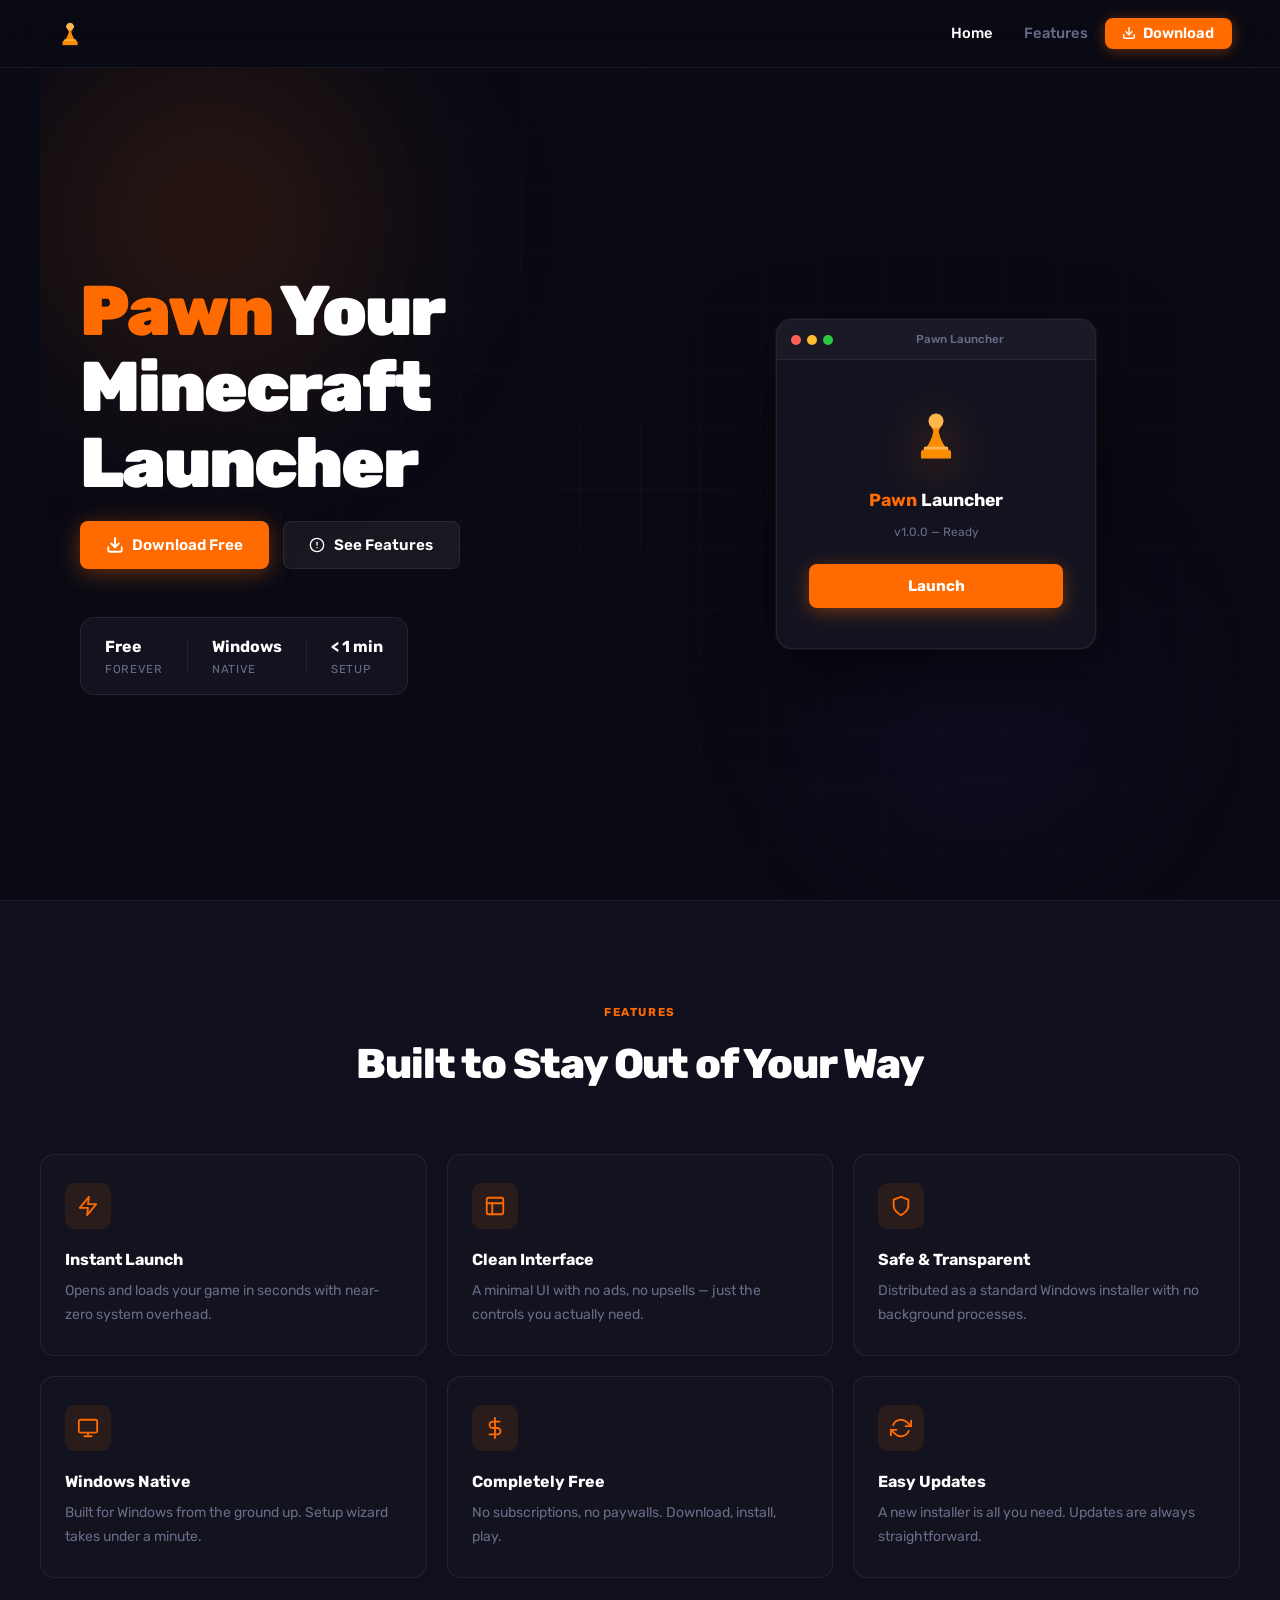
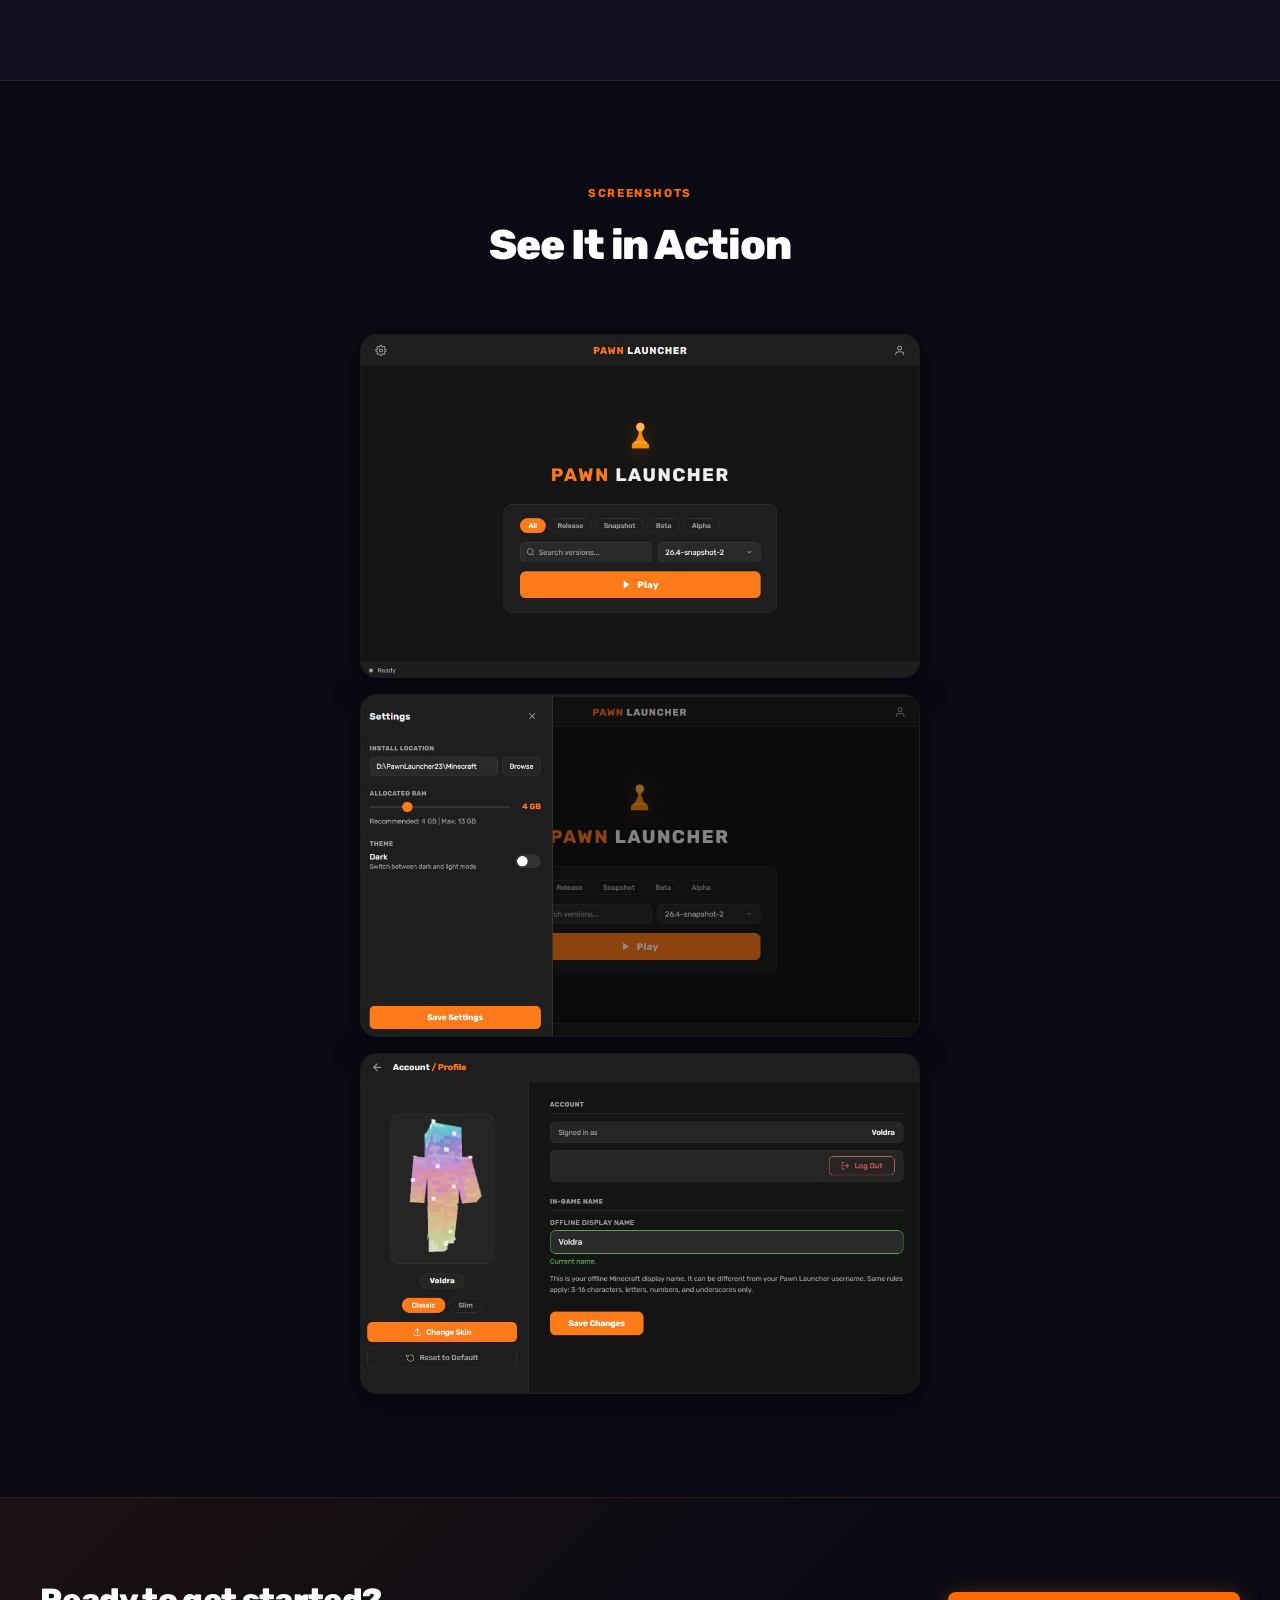
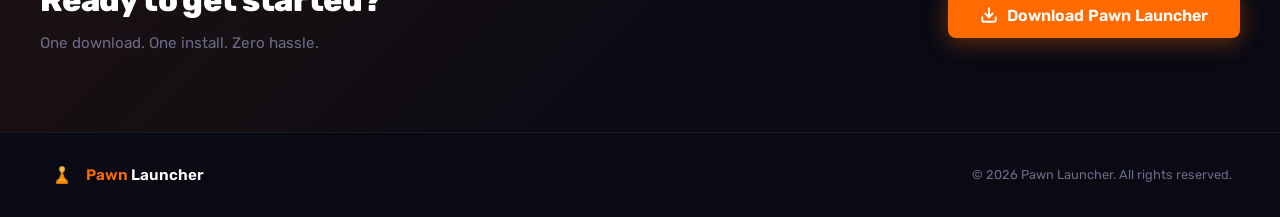
==== index.html @ c520f7b5 "PawnLauncherSite PawnLauncherSite" ====
<!DOCTYPE html>
<html lang="en">
<head>
  <meta charset="UTF-8" />
  <meta name="viewport" content="width=device-width, initial-scale=1.0" />
  <meta name="description" content="Pawn Launcher — fast, lightweight game launcher for Windows. Download free." />
  <title>Pawn Launcher</title>
  <link rel="icon" type="image/png" href="pawn.png" />
  <link rel="preconnect" href="https://fonts.googleapis.com" />
  <link rel="preconnect" href="https://fonts.gstatic.com" crossorigin />
  <link href="https://fonts.googleapis.com/css2?family=Rubik:wght@400;500;600;700;900&display=swap" rel="stylesheet" />
  <link rel="stylesheet" href="style.css" />
</head>
<body>

  <a href="#main" class="skip-link">Skip to content</a>

  <!-- ══════════════ NAVBAR ══════════════ -->
  <header>
    <nav class="navbar" aria-label="Main navigation">
      <div class="navbar__inner">

        <a href="#" class="logo-link" data-home aria-label="Pawn Launcher — Home">
          <img src="pawn.png" alt="" class="logo-img" width="38" height="38" aria-hidden="true" />
          <span class="logo-text" aria-hidden="true">
            <span class="logo-pawn">Pawn</span><span class="logo-launcher">Launcher</span>
          </span>
        </a>

        <button class="nav-toggle" aria-controls="nav-links" aria-expanded="false" aria-label="Toggle menu">
          <span></span><span></span><span></span>
        </button>

        <ul class="nav-links" id="nav-links" role="list">
          <li><a href="index.html" class="active" aria-current="page">Home</a></li>
          <li><a href="#features">Features</a></li>
          <li>
            <button class="nav-download-btn" id="open-download" aria-haspopup="dialog">
              <svg width="14" height="14" viewBox="0 0 24 24" fill="none" stroke="currentColor" stroke-width="2.5" stroke-linecap="round" stroke-linejoin="round" aria-hidden="true"><path d="M21 15v4a2 2 0 0 1-2 2H5a2 2 0 0 1-2-2v-4"/><polyline points="7 10 12 15 17 10"/><line x1="12" y1="15" x2="12" y2="3"/></svg>
              Download
            </button>
          </li>
        </ul>

      </div>
    </nav>
  </header>

  <!-- ══════════════ MAIN ══════════════ -->
  <main id="main" class="page">

    <!-- HERO -->
    <section class="hero" aria-labelledby="hero-title">
      <div class="hero__bg" aria-hidden="true">
        <div class="hero__orb hero__orb--1"></div>
        <div class="hero__orb hero__orb--2"></div>
        <div class="hero__grid"></div>
      </div>

      <div class="hero__content">
        <h1 class="hero__title" id="hero-title">
          <span class="accent">Pawn</span> Your Minecraft Launcher
        </h1>

        <div class="hero__actions">
          <button class="btn btn--primary" id="hero-download-btn">
            <svg width="18" height="18" viewBox="0 0 24 24" fill="none" stroke="currentColor" stroke-width="2.5" stroke-linecap="round" stroke-linejoin="round" aria-hidden="true"><path d="M21 15v4a2 2 0 0 1-2 2H5a2 2 0 0 1-2-2v-4"/><polyline points="7 10 12 15 17 10"/><line x1="12" y1="15" x2="12" y2="3"/></svg>
            Download Free
          </button>
          <a href="#features" class="btn btn--ghost">
            <svg width="16" height="16" viewBox="0 0 24 24" fill="none" stroke="currentColor" stroke-width="2" stroke-linecap="round" stroke-linejoin="round" aria-hidden="true"><circle cx="12" cy="12" r="10"/><line x1="12" y1="8" x2="12" y2="12"/><line x1="12" y1="16" x2="12.01" y2="16"/></svg>
            See Features
          </a>
        </div>

        <div class="hero__stats">
          <div class="stat">
            <span class="stat__value">Free</span>
            <span class="stat__label">Forever</span>
          </div>
          <div class="stat__divider" aria-hidden="true"></div>
          <div class="stat">
            <span class="stat__value">Windows</span>
            <span class="stat__label">Native</span>
          </div>
          <div class="stat__divider" aria-hidden="true"></div>
          <div class="stat">
            <span class="stat__value">&lt; 1 min</span>
            <span class="stat__label">Setup</span>
          </div>
        </div>
      </div>

      <div class="hero__visual" aria-hidden="true">
        <div class="mockup">
          <div class="mockup__bar">
            <span class="mockup__dot"></span>
            <span class="mockup__dot"></span>
            <span class="mockup__dot"></span>
            <span class="mockup__title">Pawn Launcher</span>
          </div>
          <div class="mockup__body">
            <img src="pawn.png" alt="" class="mockup__logo" width="64" height="64" />
            <p class="mockup__name"><span style="color:var(--orange)">Pawn</span> Launcher</p>
            <p class="mockup__ver">v1.0.0 — Ready</p>
            <div class="mockup__btn">Launch</div>
          </div>
        </div>
        <div class="mockup__glow" aria-hidden="true"></div>
      </div>
    </section>

    <!-- FEATURES -->
    <section id="features" class="features-section" aria-labelledby="features-title">
      <div class="section-inner">
        <div class="section-header">
          <p class="section__label">Features</p>
          <h2 class="section__title" id="features-title">Built to Stay Out of Your Way</h2>

        </div>

        <div class="features-grid">

          <div class="feature-card">
            <div class="feature-card__icon">
              <svg width="22" height="22" viewBox="0 0 24 24" fill="none" stroke="currentColor" stroke-width="2" stroke-linecap="round" stroke-linejoin="round" aria-hidden="true"><polygon points="13 2 3 14 12 14 11 22 21 10 12 10 13 2"/></svg>
            </div>
            <h3 class="feature-card__title">Instant Launch</h3>
            <p class="feature-card__desc">Opens and loads your game in seconds with near-zero system overhead.</p>
          </div>

          <div class="feature-card">
            <div class="feature-card__icon">
              <svg width="22" height="22" viewBox="0 0 24 24" fill="none" stroke="currentColor" stroke-width="2" stroke-linecap="round" stroke-linejoin="round" aria-hidden="true"><rect x="3" y="3" width="18" height="18" rx="2" ry="2"/><line x1="3" y1="9" x2="21" y2="9"/><line x1="9" y1="21" x2="9" y2="9"/></svg>
            </div>
            <h3 class="feature-card__title">Clean Interface</h3>
            <p class="feature-card__desc">A minimal UI with no ads, no upsells — just the controls you actually need.</p>
          </div>

          <div class="feature-card">
            <div class="feature-card__icon">
              <svg width="22" height="22" viewBox="0 0 24 24" fill="none" stroke="currentColor" stroke-width="2" stroke-linecap="round" stroke-linejoin="round" aria-hidden="true"><path d="M12 22s8-4 8-10V5l-8-3-8 3v7c0 6 8 10 8 10z"/></svg>
            </div>
            <h3 class="feature-card__title">Safe &amp; Transparent</h3>
            <p class="feature-card__desc">Distributed as a standard Windows installer with no background processes.</p>
          </div>

          <div class="feature-card">
            <div class="feature-card__icon">
              <svg width="22" height="22" viewBox="0 0 24 24" fill="none" stroke="currentColor" stroke-width="2" stroke-linecap="round" stroke-linejoin="round" aria-hidden="true"><rect x="2" y="3" width="20" height="14" rx="2" ry="2"/><line x1="8" y1="21" x2="16" y2="21"/><line x1="12" y1="17" x2="12" y2="21"/></svg>
            </div>
            <h3 class="feature-card__title">Windows Native</h3>
            <p class="feature-card__desc">Built for Windows from the ground up. Setup wizard takes under a minute.</p>
          </div>

          <div class="feature-card">
            <div class="feature-card__icon">
              <svg width="22" height="22" viewBox="0 0 24 24" fill="none" stroke="currentColor" stroke-width="2" stroke-linecap="round" stroke-linejoin="round" aria-hidden="true"><line x1="12" y1="1" x2="12" y2="23"/><path d="M17 5H9.5a3.5 3.5 0 0 0 0 7h5a3.5 3.5 0 0 1 0 7H6"/></svg>
            </div>
            <h3 class="feature-card__title">Completely Free</h3>
            <p class="feature-card__desc">No subscriptions, no paywalls. Download, install, play.</p>
          </div>

          <div class="feature-card">
            <div class="feature-card__icon">
              <svg width="22" height="22" viewBox="0 0 24 24" fill="none" stroke="currentColor" stroke-width="2" stroke-linecap="round" stroke-linejoin="round" aria-hidden="true"><polyline points="23 4 23 10 17 10"/><polyline points="1 20 1 14 7 14"/><path d="M3.51 9a9 9 0 0 1 14.85-3.36L23 10M1 14l4.64 4.36A9 9 0 0 0 20.49 15"/></svg>
            </div>
            <h3 class="feature-card__title">Easy Updates</h3>
            <p class="feature-card__desc">A new installer is all you need. Updates are always straightforward.</p>
          </div>

        </div>
      </div>
    </section>

    <!-- SCREENSHOTS -->
    <section id="screenshots" class="screenshots-section" aria-labelledby="screenshots-title">
      <div class="section-inner">
        <div class="section-header">
          <p class="section__label">Screenshots</p>
          <h2 class="section__title" id="screenshots-title">See It in Action</h2>
        </div>
        <div class="screenshots-grid">
          <figure class="screenshot-item">
            <img src="1.jpg" alt="Pawn Launcher screenshot 1" class="screenshot-img" loading="lazy" />
          </figure>
          <figure class="screenshot-item">
            <img src="new.jpg" alt="Pawn Launcher screenshot 2" class="screenshot-img" loading="lazy" />
          </figure>
          <figure class="screenshot-item">
            <img src="3.jpg" alt="Pawn Launcher screenshot 3" class="screenshot-img" loading="lazy" />
          </figure>
        </div>
      </div>
    </section>

    <!-- CTA STRIP -->
    <section class="cta-strip" aria-labelledby="cta-title">
      <div class="cta-strip__inner">
        <div class="cta-strip__text">
          <h2 id="cta-title">Ready to get started?</h2>
          <p>One download. One install. Zero hassle.</p>
        </div>
        <button class="btn btn--primary btn--lg" id="cta-download-btn">
          <svg width="18" height="18" viewBox="0 0 24 24" fill="none" stroke="currentColor" stroke-width="2.5" stroke-linecap="round" stroke-linejoin="round" aria-hidden="true"><path d="M21 15v4a2 2 0 0 1-2 2H5a2 2 0 0 1-2-2v-4"/><polyline points="7 10 12 15 17 10"/><line x1="12" y1="15" x2="12" y2="3"/></svg>
          Download Pawn Launcher
        </button>
      </div>
    </section>

  </main>

  <!-- ══════════════ FOOTER ══════════════ -->
  <footer role="contentinfo">
    <div class="footer__inner">
      <div class="footer__brand">
        <img src="pawn.png" alt="" width="28" height="28" aria-hidden="true" />
        <span><span style="color:var(--orange)">Pawn</span> Launcher</span>
      </div>
      <p class="footer__copy">&copy; 2026 Pawn Launcher. All rights reserved.</p>
    </div>
  </footer>

  <!-- ══════════════ DOWNLOAD MODAL ══════════════ -->
  <div
    class="modal-overlay"
    id="download-modal"
    role="dialog"
    aria-modal="true"
    aria-labelledby="modal-title"
    aria-hidden="true"
  >
    <div class="modal" tabindex="-1">
      <button class="modal__close" id="modal-close" aria-label="Close download panel">
        <svg width="20" height="20" viewBox="0 0 24 24" fill="none" stroke="currentColor" stroke-width="2.5" stroke-linecap="round" stroke-linejoin="round" aria-hidden="true"><line x1="18" y1="6" x2="6" y2="18"/><line x1="6" y1="6" x2="18" y2="18"/></svg>
      </button>

      <img src="pawn.png" alt="" class="modal__logo" width="80" height="80" aria-hidden="true" />

      <h2 class="modal__title" id="modal-title">
        Download <span class="accent">Pawn</span> Launcher Now!
      </h2>

      <a
        href="PawnLauncher_Setup.exe"
        download="PawnLauncher_Setup.exe"
        class="btn btn--primary btn--lg modal__dl-btn"
        aria-label="Download PawnLauncher_Setup.exe for Windows"
      >
        <svg width="20" height="20" viewBox="0 0 24 24" fill="none" stroke="currentColor" stroke-width="2.5" stroke-linecap="round" stroke-linejoin="round" aria-hidden="true"><path d="M21 15v4a2 2 0 0 1-2 2H5a2 2 0 0 1-2-2v-4"/><polyline points="7 10 12 15 17 10"/><line x1="12" y1="15" x2="12" y2="3"/></svg>
        Download Pawn Launcher
      </a>

      <div class="modal__meta">
        <span class="modal__tag">
          <svg width="12" height="12" viewBox="0 0 24 24" fill="none" stroke="currentColor" stroke-width="2" stroke-linecap="round" stroke-linejoin="round" aria-hidden="true"><rect x="2" y="3" width="20" height="14" rx="2" ry="2"/><line x1="8" y1="21" x2="16" y2="21"/><line x1="12" y1="17" x2="12" y2="21"/></svg>
          Windows
        </span>
      </div>
    </div>
  </div>

  <script src="script.js"></script>

  <!-- Page transition overlay -->
  <div id="page-transition" aria-hidden="true"></div>
</body>
</html>
---- style.css ----
/* ============================================================
   Pawn Launcher — Styles
   Font: Rubik
   ============================================================ */

/* ── Reset ─────────────────────────────────────────────────── */
*, *::before, *::after { box-sizing: border-box; margin: 0; padding: 0; }

:root {
  --orange:        #FF6B00;
  --orange-dark:   #D95C00;
  --orange-light:  #FF8C38;
  --orange-glow:   rgba(255, 107, 0, 0.35);
  --white:         #FFFFFF;
  --bg:            #0A0A14;
  --bg-2:          #0F0F1E;
  --bg-card:       #13131F;
  --bg-card-hover: #17172A;
  --border:        rgba(255,255,255,0.07);
  --border-hover:  rgba(255,107,0,0.4);
  --muted:         #6B6B88;
  --nav-h:         68px;
  --radius:        14px;
  --radius-sm:     8px;
  --ease:          cubic-bezier(0.4, 0, 0.2, 1);
  --t:             0.22s;
}

html { scroll-behavior: smooth; }

body {
  font-family: 'Rubik', sans-serif;
  background: var(--bg);
  color: var(--white);
  line-height: 1.6;
  min-height: 100vh;
  -webkit-font-smoothing: antialiased;
}

img { max-width: 100%; display: block; }
a { color: inherit; text-decoration: none; }
button { font-family: inherit; }

:focus-visible {
  outline: 2px solid var(--orange);
  outline-offset: 3px;
  border-radius: 4px;
}

/* ── Skip link ──────────────────────────────────────────────── */
.skip-link {
  position: absolute;
  top: -120px;
  left: 1rem;
  background: var(--orange);
  color: #fff;
  padding: 0.5rem 1rem;
  border-radius: 0 0 var(--radius-sm) var(--radius-sm);
  font-weight: 600;
  z-index: 999;
  transition: top 0.2s;
}
.skip-link:focus { top: 0; }

/* ════════════════════════════════════════════
   NAVBAR
═══════════════════════════════════════════════ */
.navbar {
  position: fixed;
  inset: 0 0 auto 0;
  height: var(--nav-h);
  background: rgba(10, 10, 20, 0.8);
  backdrop-filter: blur(20px);
  -webkit-backdrop-filter: blur(20px);
  border-bottom: 1px solid var(--border);
  z-index: 200;
  display: flex;
  align-items: center;
  padding: 0 clamp(1rem, 5vw, 3rem);
}

.navbar__inner {
  width: 100%;
  max-width: 1200px;
  margin: 0 auto;
  display: flex;
  align-items: center;
  gap: 1.5rem;
}

/* Logo */
.logo-link {
  display: flex;
  align-items: center;
  flex-shrink: 0;
  overflow: hidden;
  border-radius: var(--radius-sm);
  padding: 4px 8px 4px 4px;
  gap: 0;
  transition: background var(--t) var(--ease);
}
.logo-link:hover,
.logo-link:focus-visible { background: rgba(255,255,255,0.05); }

.logo-img {
  width: 36px;
  height: 36px;
  object-fit: contain;
  flex-shrink: 0;
  transition: transform var(--t) var(--ease);
}
.logo-link:hover .logo-img,
.logo-link:focus-visible .logo-img { transform: scale(1.1); }

.logo-text {
  display: flex;
  align-items: center;
  gap: 0.2em;
  font-weight: 700;
  font-size: 1.1rem;
  white-space: nowrap;
  overflow: hidden;
  max-width: 0;
  opacity: 0;
  margin-left: 0;
  transition:
    max-width 0.42s var(--ease),
    opacity   0.32s var(--ease),
    margin-left 0.42s var(--ease);
}
.logo-link:hover .logo-text,
.logo-link:focus-visible .logo-text {
  max-width: 180px;
  opacity: 1;
  margin-left: 9px;
}
.logo-pawn     { color: var(--orange); }
.logo-launcher { color: var(--white); }

/* Nav links */
.nav-links {
  display: flex;
  align-items: center;
  gap: 0.15rem;
  list-style: none;
  margin-left: auto;
}

.nav-links a {
  display: inline-flex;
  align-items: center;
  gap: 0.4rem;
  padding: 0.4rem 0.9rem;
  border-radius: var(--radius-sm);
  font-size: 0.92rem;
  font-weight: 500;
  color: var(--muted);
  transition: color var(--t), background var(--t);
}
.nav-links a:hover,
.nav-links a:focus-visible { color: var(--white); background: rgba(255,255,255,0.07); }
.nav-links a.active { color: var(--white); }

.nav-download-btn {
  display: inline-flex;
  align-items: center;
  gap: 0.45rem;
  padding: 0.42rem 1.1rem;
  border-radius: var(--radius-sm);
  font-size: 0.92rem;
  font-weight: 600;
  color: var(--white);
  background: var(--orange);
  border: none;
  cursor: pointer;
  box-shadow: 0 2px 14px rgba(255,107,0,0.38);
  transition: background var(--t), transform var(--t), box-shadow var(--t);
}
.nav-download-btn:hover,
.nav-download-btn:focus-visible {
  background: var(--orange-dark);
  transform: translateY(-1px);
  box-shadow: 0 4px 22px rgba(255,107,0,0.55);
}

/* Mobile toggle */
.nav-toggle {
  display: none;
  flex-direction: column;
  justify-content: center;
  align-items: center;
  gap: 5px;
  width: 38px;
  height: 38px;
  background: none;
  border: none;
  cursor: pointer;
  margin-left: auto;
  border-radius: var(--radius-sm);
  padding: 8px;
  transition: background var(--t);
}
.nav-toggle:hover,
.nav-toggle:focus-visible { background: rgba(255,255,255,0.07); }
.nav-toggle span {
  display: block;
  width: 20px;
  height: 2px;
  background: var(--white);
  border-radius: 2px;
  transition: transform 0.28s var(--ease), opacity 0.28s var(--ease);
}
.nav-toggle[aria-expanded="true"] span:nth-child(1) { transform: translateY(7px) rotate(45deg); }
.nav-toggle[aria-expanded="true"] span:nth-child(2) { opacity: 0; }
.nav-toggle[aria-expanded="true"] span:nth-child(3) { transform: translateY(-7px) rotate(-45deg); }

/* ════════════════════════════════════════════
   PAGE WRAPPER
═══════════════════════════════════════════════ */
.page { padding-top: var(--nav-h); }

/* ════════════════════════════════════════════
   HERO
═══════════════════════════════════════════════ */
.hero {
  position: relative;
  display: grid;
  grid-template-columns: 1fr 1fr;
  align-items: center;
  gap: 4rem;
  max-width: 1200px;
  margin: 0 auto;
  padding: clamp(4rem, 9vw, 7rem) clamp(1.5rem, 5vw, 2.5rem);
  min-height: calc(100vh - var(--nav-h));
}

.hero__bg {
  position: absolute;
  inset: 0;
  overflow: hidden;
  pointer-events: none;
  z-index: 0;
}
.hero__orb {
  position: absolute;
  border-radius: 50%;
  filter: blur(80px);
}
.hero__orb--1 {
  width: 500px;
  height: 500px;
  background: radial-gradient(circle, rgba(255,107,0,0.18) 0%, transparent 70%);
  top: -100px;
  left: -80px;
}
.hero__orb--2 {
  width: 400px;
  height: 400px;
  background: radial-gradient(circle, rgba(120,60,255,0.1) 0%, transparent 70%);
  bottom: 0;
  right: 5%;
}
.hero__grid {
  position: absolute;
  inset: 0;
  background-image:
    linear-gradient(rgba(255,255,255,0.025) 1px, transparent 1px),
    linear-gradient(90deg, rgba(255,255,255,0.025) 1px, transparent 1px);
  background-size: 60px 60px;
  mask-image: radial-gradient(ellipse 80% 80% at 50% 50%, black 0%, transparent 100%);
}

.hero__content {
  position: relative;
  z-index: 1;
}

.hero__eyebrow {
  display: inline-flex;
  align-items: center;
  gap: 0.5rem;
  background: rgba(255,107,0,0.1);
  border: 1px solid rgba(255,107,0,0.28);
  color: var(--orange-light);
  font-size: 0.75rem;
  font-weight: 600;
  letter-spacing: 0.1em;
  text-transform: uppercase;
  padding: 0.3rem 0.85rem;
  border-radius: 100px;
  margin-bottom: 1.5rem;
}

.hero__title {
  font-size: clamp(2.6rem, 5.5vw, 4.5rem);
  font-weight: 900;
  line-height: 1.08;
  letter-spacing: -0.03em;
  margin-bottom: 1.25rem;
}
.hero__title .accent { color: var(--orange); }

.hero__subtitle {
  font-size: clamp(1rem, 1.8vw, 1.15rem);
  color: var(--muted);
  margin-bottom: 2.25rem;
  max-width: 46ch;
  line-height: 1.7;
}

.hero__actions {
  display: flex;
  flex-wrap: wrap;
  gap: 0.85rem;
  margin-bottom: 3rem;
}

.hero__stats {
  display: flex;
  align-items: center;
  gap: 1.5rem;
  padding: 1rem 1.5rem;
  background: var(--bg-card);
  border: 1px solid var(--border);
  border-radius: var(--radius);
  width: fit-content;
}

.stat { display: flex; flex-direction: column; }
.stat__value { font-size: 1rem; font-weight: 700; color: var(--white); }
.stat__label { font-size: 0.72rem; color: var(--muted); text-transform: uppercase; letter-spacing: 0.06em; }

.stat__divider {
  width: 1px;
  height: 32px;
  background: var(--border);
  flex-shrink: 0;
}

/* ── App mockup ─────────────────────────────────────────────── */
.hero__visual {
  position: relative;
  z-index: 1;
  display: flex;
  justify-content: center;
  align-items: center;
}

.mockup {
  width: 320px;
  background: var(--bg-card);
  border: 1px solid var(--border);
  border-radius: 16px;
  overflow: hidden;
  box-shadow:
    0 0 0 1px rgba(255,255,255,0.04),
    0 32px 80px rgba(0,0,0,0.6);
}

.mockup__bar {
  display: flex;
  align-items: center;
  gap: 6px;
  padding: 10px 14px;
  background: rgba(255,255,255,0.03);
  border-bottom: 1px solid var(--border);
}
.mockup__dot {
  width: 10px;
  height: 10px;
  border-radius: 50%;
  background: rgba(255,255,255,0.12);
}
.mockup__dot:first-child  { background: #FF5F57; }
.mockup__dot:nth-child(2) { background: #FEBC2E; }
.mockup__dot:nth-child(3) { background: #28C840; }
.mockup__title {
  margin-left: auto;
  margin-right: auto;
  font-size: 0.72rem;
  color: var(--muted);
  font-weight: 500;
}

.mockup__body {
  display: flex;
  flex-direction: column;
  align-items: center;
  gap: 0.6rem;
  padding: 2.5rem 2rem;
}
.mockup__logo {
  width: 72px;
  height: 72px;
  object-fit: contain;
  filter: drop-shadow(0 6px 20px rgba(255,107,0,0.4));
  animation: float 5s ease-in-out infinite;
}
@keyframes float {
  0%, 100% { transform: translateY(0); }
  50%       { transform: translateY(-8px); }
}
.mockup__name {
  font-size: 1.1rem;
  font-weight: 700;
  margin-top: 0.25rem;
}
.mockup__ver {
  font-size: 0.75rem;
  color: var(--muted);
  margin-bottom: 0.75rem;
}
.mockup__btn {
  background: var(--orange);
  color: var(--white);
  font-weight: 700;
  font-size: 0.95rem;
  padding: 0.6rem 2.5rem;
  border-radius: 8px;
  width: 100%;
  text-align: center;
  box-shadow: 0 4px 18px rgba(255,107,0,0.38);
}

.mockup__glow {
  position: absolute;
  width: 320px;
  height: 320px;
  border-radius: 50%;
  background: radial-gradient(circle, rgba(255,107,0,0.14) 0%, transparent 65%);
  top: 50%;
  left: 50%;
  transform: translate(-50%, -50%);
  pointer-events: none;
  z-index: -1;
  filter: blur(20px);
}

/* ════════════════════════════════════════════
   BUTTONS
═══════════════════════════════════════════════ */
.btn {
  display: inline-flex;
  align-items: center;
  gap: 0.55rem;
  padding: 0.7rem 1.6rem;
  border-radius: var(--radius-sm);
  font-family: 'Rubik', sans-serif;
  font-size: 0.95rem;
  font-weight: 600;
  cursor: pointer;
  border: none;
  transition: background var(--t), transform var(--t), box-shadow var(--t);
  text-decoration: none;
}

.btn--primary {
  background: var(--orange);
  color: var(--white);
  box-shadow: 0 4px 22px rgba(255,107,0,0.38);
}
.btn--primary:hover,
.btn--primary:focus-visible {
  background: var(--orange-dark);
  transform: translateY(-2px);
  box-shadow: 0 8px 32px rgba(255,107,0,0.55);
}

.btn--ghost {
  background: rgba(255,255,255,0.06);
  color: var(--white);
  border: 1px solid var(--border);
}
.btn--ghost:hover,
.btn--ghost:focus-visible {
  background: rgba(255,255,255,0.11);
  transform: translateY(-2px);
}

.btn--lg {
  padding: 0.85rem 2rem;
  font-size: 1rem;
}

/* ════════════════════════════════════════════
   FEATURES SECTION
═══════════════════════════════════════════════ */
.features-section {
  background: var(--bg-2);
  border-top: 1px solid var(--border);
  border-bottom: 1px solid var(--border);
  padding: clamp(4rem, 8vw, 7rem) clamp(1.5rem, 5vw, 2.5rem);
}

.section-inner {
  max-width: 1200px;
  margin: 0 auto;
}

.section-header {
  text-align: center;
  margin-bottom: 3.5rem;
}

.section__label {
  font-size: 0.72rem;
  font-weight: 700;
  letter-spacing: 0.14em;
  text-transform: uppercase;
  color: var(--orange);
  margin-bottom: 0.6rem;
}

.section__title {
  font-size: clamp(1.8rem, 3.5vw, 2.6rem);
  font-weight: 800;
  letter-spacing: -0.025em;
  margin-bottom: 0.65rem;
}

.section__sub {
  color: var(--muted);
  font-size: clamp(0.95rem, 1.8vw, 1.05rem);
  max-width: 52ch;
  margin: 0 auto;
  line-height: 1.7;
}

.features-grid {
  display: grid;
  grid-template-columns: repeat(3, 1fr);
  gap: 1.25rem;
}

.feature-card {
  background: var(--bg-card);
  border: 1px solid var(--border);
  border-radius: var(--radius);
  padding: 1.75rem 1.5rem;
  transition: transform var(--t), border-color var(--t), background var(--t), box-shadow var(--t);
  cursor: default;
}
.feature-card:hover {
  transform: translateY(-4px);
  border-color: var(--border-hover);
  background: var(--bg-card-hover);
  box-shadow: 0 12px 40px rgba(0,0,0,0.3), 0 0 0 1px rgba(255,107,0,0.12);
}

.feature-card__icon {
  width: 46px;
  height: 46px;
  border-radius: 10px;
  background: rgba(255,107,0,0.1);
  display: flex;
  align-items: center;
  justify-content: center;
  color: var(--orange);
  margin-bottom: 1.1rem;
  transition: background var(--t);
}
.feature-card:hover .feature-card__icon {
  background: rgba(255,107,0,0.18);
}

.feature-card__title {
  font-size: 1rem;
  font-weight: 700;
  margin-bottom: 0.45rem;
  color: var(--white);
}

.feature-card__desc {
  font-size: 0.875rem;
  color: var(--muted);
  line-height: 1.7;
}

/* ════════════════════════════════════════════
   CTA STRIP
═══════════════════════════════════════════════ */
.cta-strip {
  padding: clamp(3rem, 6vw, 5rem) clamp(1.5rem, 5vw, 2.5rem);
  background: linear-gradient(135deg, rgba(255,107,0,0.08) 0%, transparent 60%);
  border-top: 1px solid rgba(255,107,0,0.15);
}
.cta-strip__inner {
  max-width: 1200px;
  margin: 0 auto;
  display: flex;
  align-items: center;
  justify-content: space-between;
  gap: 2rem;
  flex-wrap: wrap;
}
.cta-strip__text h2 {
  font-size: clamp(1.4rem, 3vw, 2rem);
  font-weight: 800;
  letter-spacing: -0.02em;
  margin-bottom: 0.35rem;
}
.cta-strip__text p {
  color: var(--muted);
  font-size: 0.95rem;
}

/* ════════════════════════════════════════════
   FOOTER
═══════════════════════════════════════════════ */
footer {
  border-top: 1px solid var(--border);
  padding: 1.75rem clamp(1.5rem, 5vw, 3rem);
}
.footer__inner {
  max-width: 1200px;
  margin: 0 auto;
  display: flex;
  align-items: center;
  justify-content: space-between;
  flex-wrap: wrap;
  gap: 1rem;
}
.footer__brand {
  display: flex;
  align-items: center;
  gap: 0.6rem;
  font-size: 0.95rem;
  font-weight: 600;
}
.footer__copy {
  font-size: 0.8rem;
  color: var(--muted);
}

/* ════════════════════════════════════════════
   DOWNLOAD MODAL
═══════════════════════════════════════════════ */
.modal-overlay {
  position: fixed;
  inset: 0;
  background: rgba(5, 5, 12, 0.7);
  backdrop-filter: blur(8px);
  -webkit-backdrop-filter: blur(8px);
  z-index: 500;
  display: flex;
  align-items: center;
  justify-content: center;
  padding: 1.5rem;
  /* hidden state */
  opacity: 0;
  pointer-events: none;
  transition: opacity 0.28s var(--ease);
}
.modal-overlay.is-open {
  opacity: 1;
  pointer-events: auto;
}

.modal {
  position: relative;
  background: var(--bg-card);
  border: 1px solid rgba(255,255,255,0.1);
  border-radius: 20px;
  padding: 2.75rem 2.5rem 2.5rem;
  max-width: 440px;
  width: 100%;
  text-align: center;
  box-shadow:
    0 0 0 1px rgba(255,107,0,0.1),
    0 40px 100px rgba(0,0,0,0.7);
  transform: translateY(24px) scale(0.97);
  transition: transform 0.3s var(--ease), opacity 0.3s var(--ease);
  opacity: 0;
}
.modal-overlay.is-open .modal {
  transform: translateY(0) scale(1);
  opacity: 1;
}

/* Glow line at top */
.modal::before {
  content: '';
  position: absolute;
  top: 0;
  left: 10%;
  right: 10%;
  height: 1px;
  background: linear-gradient(90deg, transparent, rgba(255,107,0,0.6), transparent);
  border-radius: 1px;
}

.modal__close {
  position: absolute;
  top: 1rem;
  right: 1rem;
  width: 34px;
  height: 34px;
  border-radius: var(--radius-sm);
  background: rgba(255,255,255,0.06);
  border: 1px solid var(--border);
  color: var(--muted);
  cursor: pointer;
  display: flex;
  align-items: center;
  justify-content: center;
  transition: background var(--t), color var(--t);
}
.modal__close:hover,
.modal__close:focus-visible {
  background: rgba(255,255,255,0.12);
  color: var(--white);
}

.modal__logo {
  width: 80px;
  height: 80px;
  object-fit: contain;
  margin: 0 auto 1.5rem;
  filter: drop-shadow(0 6px 24px rgba(255,107,0,0.45));
  animation: float 5s ease-in-out infinite;
}

.modal__title {
  font-size: 1.7rem;
  font-weight: 900;
  letter-spacing: -0.025em;
  line-height: 1.2;
  margin-bottom: 0.6rem;
}
.modal__title .accent { color: var(--orange); }

.modal__sub {
  color: var(--muted);
  font-size: 0.9rem;
  margin-bottom: 2rem;
  line-height: 1.65;
}

.modal__dl-btn {
  width: 100%;
  justify-content: center;
  font-size: 1rem;
  padding: 0.85rem 1.5rem;
  border-radius: var(--radius-sm);
  margin-bottom: 1.25rem;
}

.modal__meta {
  display: flex;
  align-items: center;
  justify-content: center;
  gap: 0.5rem;
  flex-wrap: wrap;
}
.modal__tag {
  display: inline-flex;
  align-items: center;
  gap: 0.3rem;
  background: rgba(255,255,255,0.05);
  border: 1px solid var(--border);
  border-radius: 100px;
  padding: 0.25rem 0.7rem;
  font-size: 0.75rem;
  color: var(--muted);
  font-weight: 500;
}

/* ════════════════════════════════════════════
   RESPONSIVE
═══════════════════════════════════════════════ */
@media (max-width: 900px) {
  .hero {
    grid-template-columns: 1fr;
    text-align: center;
    gap: 3rem;
    padding-bottom: 3rem;
    min-height: unset;
  }
  .hero__subtitle { margin-left: auto; margin-right: auto; }
  .hero__actions  { justify-content: center; }
  .hero__stats    { margin: 0 auto; }
  .hero__visual   { order: -1; }
  .features-grid  { grid-template-columns: repeat(2, 1fr); }
  .cta-strip__inner { flex-direction: column; text-align: center; }
}

@media (max-width: 640px) {
  .nav-toggle { display: flex; }
  .nav-links {
    position: fixed;
    top: var(--nav-h);
    left: 0;
    right: 0;
    flex-direction: column;
    align-items: stretch;
    padding: 0.75rem;
    gap: 0.2rem;
    background: rgba(10,10,20,0.97);
    backdrop-filter: blur(16px);
    border-bottom: 1px solid var(--border);
    transform: translateY(-110%);
    transition: transform 0.32s var(--ease);
    z-index: 199;
  }
  .nav-links.open { transform: translateY(0); }
  .nav-links a { padding: 0.7rem 0.9rem; font-size: 0.95rem; }
  .nav-links li:last-child { margin-top: 0.25rem; }
  .nav-download-btn { width: 100%; justify-content: center; padding: 0.65rem 1rem; }
  .features-grid { grid-template-columns: 1fr; }
  .hero__stats   { flex-direction: column; gap: 0.75rem; }
  .stat__divider { width: 100%; height: 1px; }
  .mockup        { width: 280px; }
  .footer__inner { flex-direction: column; text-align: center; }
}

/* ════════════════════════════════════════════
   SCREENSHOTS SECTION
═══════════════════════════════════════════════ */
.screenshots-section {
  padding: clamp(4rem, 8vw, 7rem) clamp(1.5rem, 5vw, 2.5rem);
  background: var(--bg);
}

.screenshots-grid {
  display: flex;
  flex-direction: column;
  align-items: center;
  gap: 1rem;
}

.screenshot-item {
  margin: 0;
  border-radius: 16px;
  overflow: hidden;
  border: 1px solid var(--border);
  box-shadow: 0 8px 32px rgba(0, 0, 0, 0.45);
  transition: transform var(--t) var(--ease), box-shadow var(--t) var(--ease), border-color var(--t) var(--ease);
  cursor: default;
  max-width: 560px;
  width: 100%;
}

.screenshot-item:hover {
  transform: translateY(-4px);
  box-shadow: 0 16px 48px rgba(0, 0, 0, 0.6), 0 0 0 1px rgba(255, 107, 0, 0.25);
  border-color: rgba(255, 107, 0, 0.35);
}

.screenshot-img {
  width: 100%;
  height: auto;
  display: block;
  transition: transform 0.35s var(--ease);
}

.screenshot-item:hover .screenshot-img {
  transform: scale(1.02);
}

@media (max-width: 640px) {
  .screenshot-item {
    max-width: 100%;
  }
}

/* ════════════════════════════════════════════
   PAGE TRANSITION OVERLAY
═══════════════════════════════════════════════ */
#page-transition {
  position: fixed;
  inset: 0;
  background: var(--bg);
  z-index: 9999;
  pointer-events: none;
  opacity: 0;
  transition: opacity 0.28s cubic-bezier(0.4, 0, 0.2, 1);
}

#page-transition.transition-active {
  opacity: 1;
  pointer-events: auto;
}
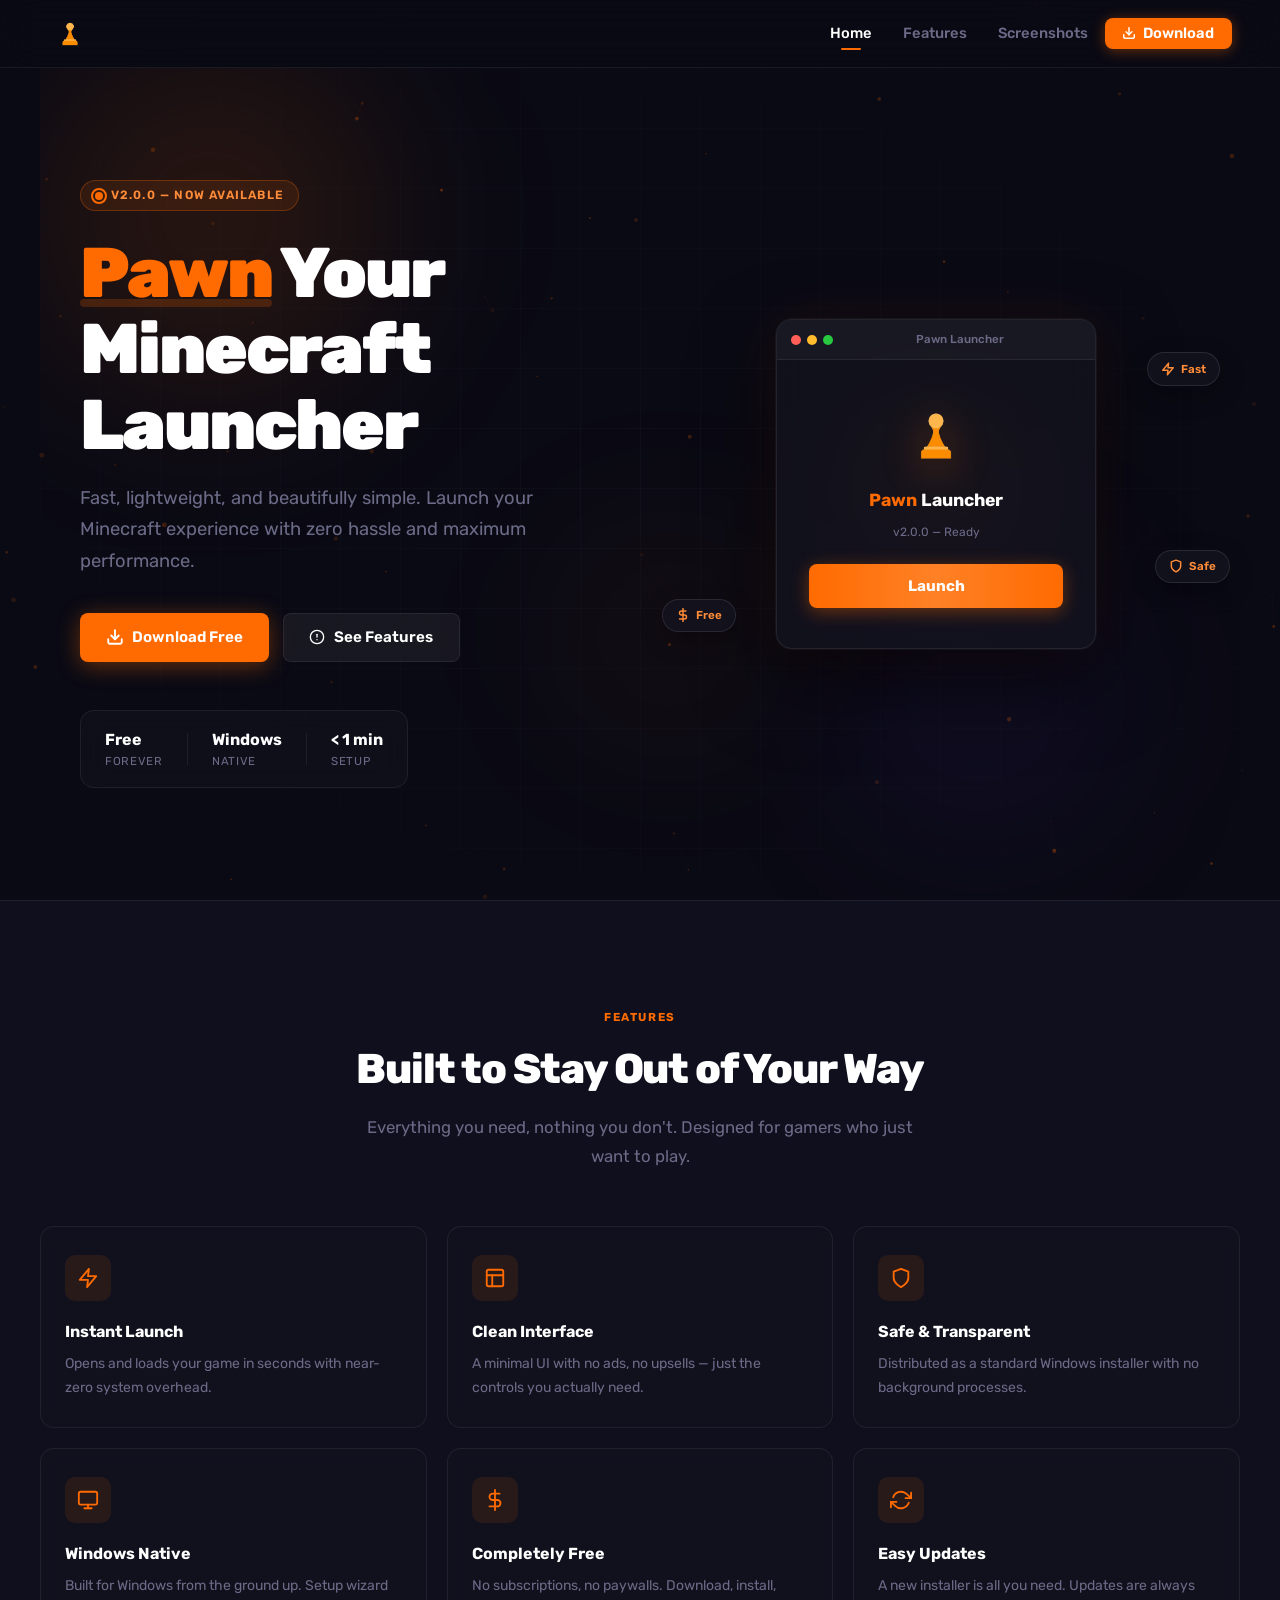
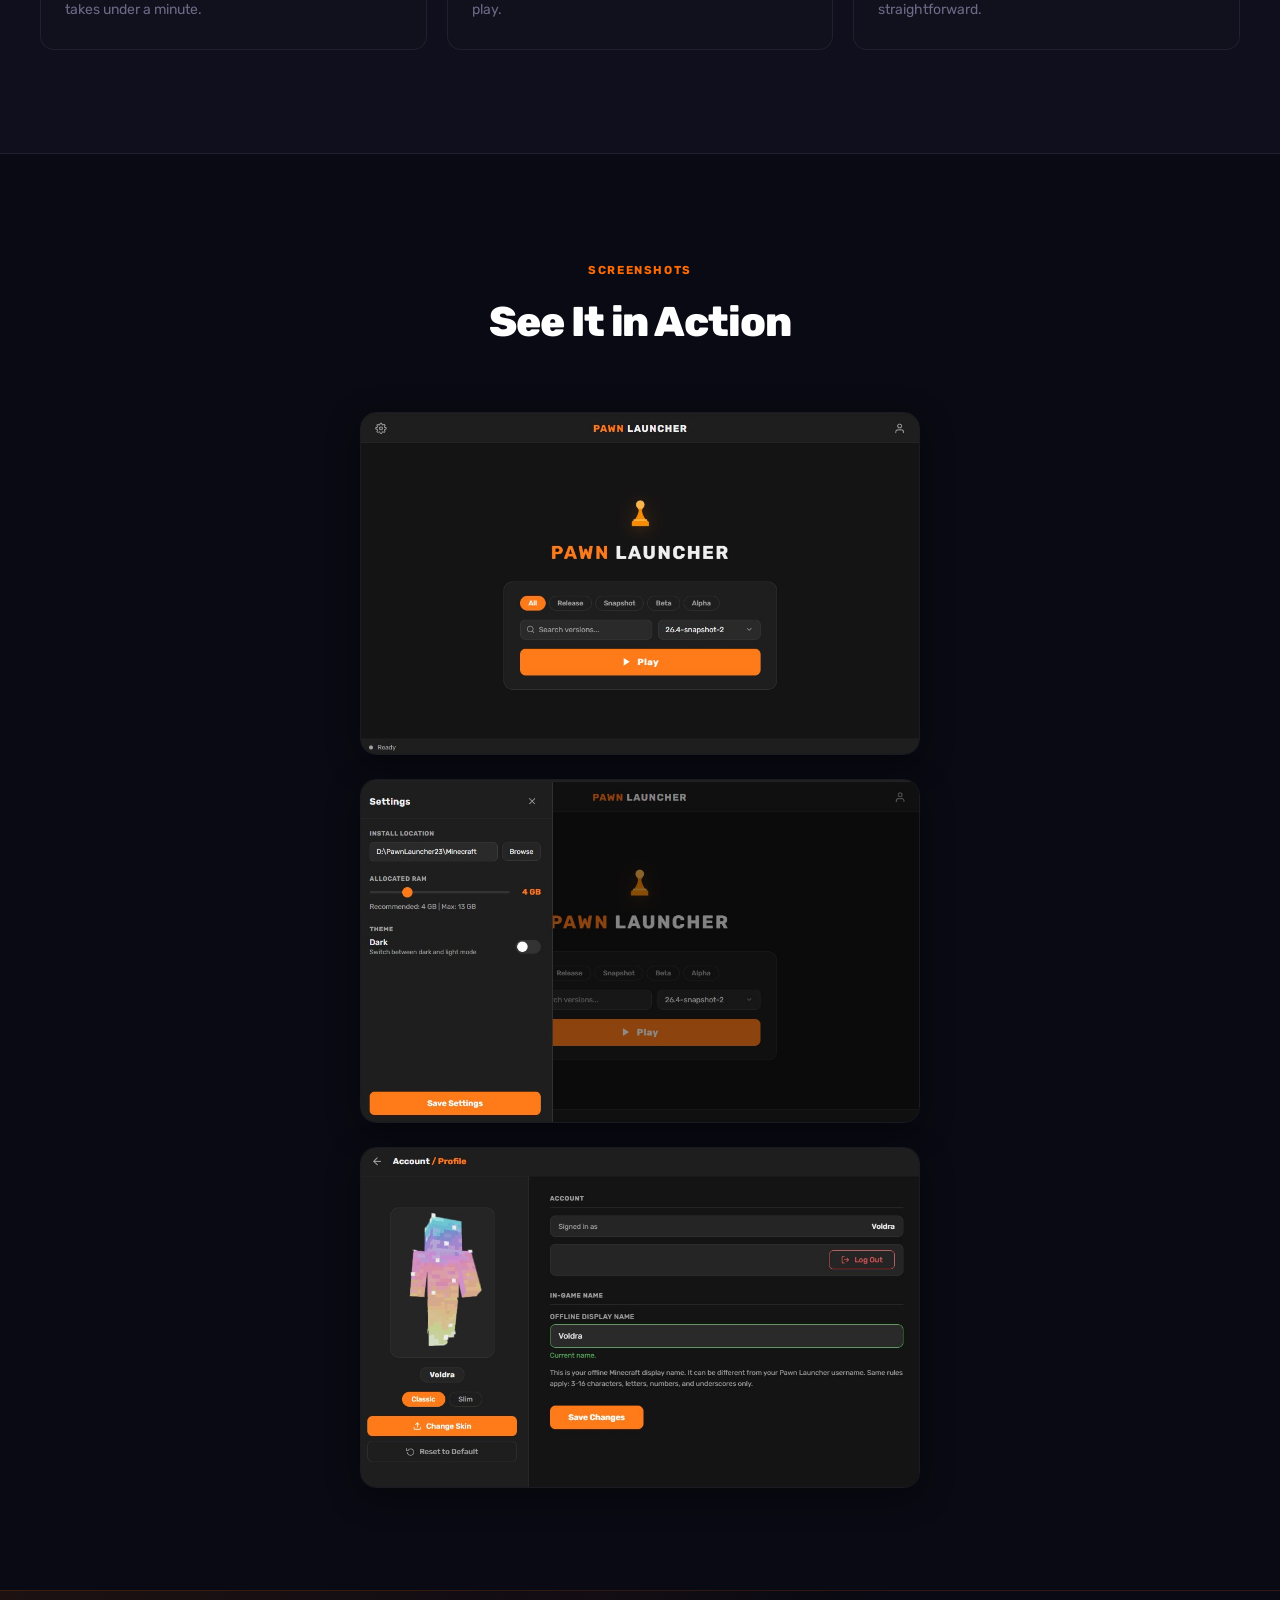
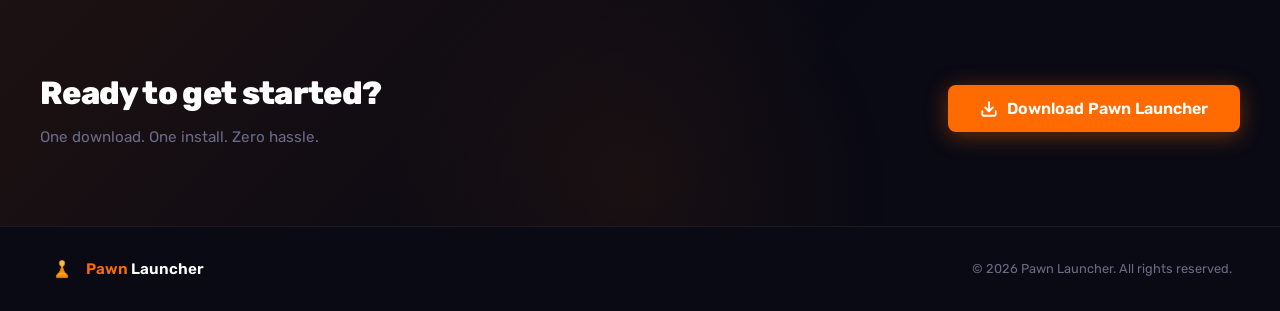
==== commit 0faa88b9: "Add files via upload" ====
--- a/index.html
+++ b/index.html
@@ -34,6 +34,7 @@
         <ul class="nav-links" id="nav-links" role="list">
           <li><a href="index.html" class="active" aria-current="page">Home</a></li>
           <li><a href="#features">Features</a></li>
+          <li><a href="#screenshots">Screenshots</a></li>
           <li>
             <button class="nav-download-btn" id="open-download" aria-haspopup="dialog">
               <svg width="14" height="14" viewBox="0 0 24 24" fill="none" stroke="currentColor" stroke-width="2.5" stroke-linecap="round" stroke-linejoin="round" aria-hidden="true"><path d="M21 15v4a2 2 0 0 1-2 2H5a2 2 0 0 1-2-2v-4"/><polyline points="7 10 12 15 17 10"/><line x1="12" y1="15" x2="12" y2="3"/></svg>
@@ -46,6 +47,9 @@
     </nav>
   </header>
 
+  <!-- ══════════════ PARTICLES CANVAS ══════════════ -->
+  <canvas id="particles-canvas" aria-hidden="true"></canvas>
+
   <!-- ══════════════ MAIN ══════════════ -->
   <main id="main" class="page">
 
@@ -54,18 +58,29 @@
       <div class="hero__bg" aria-hidden="true">
         <div class="hero__orb hero__orb--1"></div>
         <div class="hero__orb hero__orb--2"></div>
+        <div class="hero__orb hero__orb--3"></div>
         <div class="hero__grid"></div>
       </div>
 
       <div class="hero__content">
-        <h1 class="hero__title" id="hero-title">
-          <span class="accent">Pawn</span> Your Minecraft Launcher
+        <div class="hero__eyebrow" data-reveal>
+          <span class="pulse-dot"></span>
+          v2.0.0 — Now Available
+        </div>
+
+        <h1 class="hero__title" id="hero-title" data-reveal>
+          <span class="accent">Pawn</span> Your Minecraft<br>Launcher
         </h1>
 
-        <div class="hero__actions">
-          <button class="btn btn--primary" id="hero-download-btn">
+        <p class="hero__subtitle" data-reveal>
+          Fast, lightweight, and beautifully simple. Launch your Minecraft experience with zero hassle and maximum performance.
+        </p>
+
+        <div class="hero__actions" data-reveal>
+          <button class="btn btn--primary btn--hero" id="hero-download-btn">
             <svg width="18" height="18" viewBox="0 0 24 24" fill="none" stroke="currentColor" stroke-width="2.5" stroke-linecap="round" stroke-linejoin="round" aria-hidden="true"><path d="M21 15v4a2 2 0 0 1-2 2H5a2 2 0 0 1-2-2v-4"/><polyline points="7 10 12 15 17 10"/><line x1="12" y1="15" x2="12" y2="3"/></svg>
-            Download Free
+            <span>Download Free</span>
+            <span class="btn__shimmer"></span>
           </button>
           <a href="#features" class="btn btn--ghost">
             <svg width="16" height="16" viewBox="0 0 24 24" fill="none" stroke="currentColor" stroke-width="2" stroke-linecap="round" stroke-linejoin="round" aria-hidden="true"><circle cx="12" cy="12" r="10"/><line x1="12" y1="8" x2="12" y2="12"/><line x1="12" y1="16" x2="12.01" y2="16"/></svg>
@@ -73,7 +88,7 @@
           </a>
         </div>
 
-        <div class="hero__stats">
+        <div class="hero__stats" data-reveal>
           <div class="stat">
             <span class="stat__value">Free</span>
             <span class="stat__label">Forever</span>
@@ -91,7 +106,7 @@
         </div>
       </div>
 
-      <div class="hero__visual" aria-hidden="true">
+      <div class="hero__visual" aria-hidden="true" data-reveal>
         <div class="mockup">
           <div class="mockup__bar">
             <span class="mockup__dot"></span>
@@ -102,71 +117,93 @@
           <div class="mockup__body">
             <img src="pawn.png" alt="" class="mockup__logo" width="64" height="64" />
             <p class="mockup__name"><span style="color:var(--orange)">Pawn</span> Launcher</p>
-            <p class="mockup__ver">v1.0.0 — Ready</p>
-            <div class="mockup__btn">Launch</div>
+            <p class="mockup__ver">v2.0.0 — Ready</p>
+            <div class="mockup__btn">
+              <span class="mockup__btn-text">Launch</span>
+              <span class="mockup__btn-glow"></span>
+            </div>
           </div>
         </div>
         <div class="mockup__glow" aria-hidden="true"></div>
+        <!-- Floating elements -->
+        <div class="floating-badge floating-badge--1">
+          <svg width="14" height="14" viewBox="0 0 24 24" fill="none" stroke="currentColor" stroke-width="2.5" stroke-linecap="round" stroke-linejoin="round"><polygon points="13 2 3 14 12 14 11 22 21 10 12 10 13 2"/></svg>
+          Fast
+        </div>
+        <div class="floating-badge floating-badge--2">
+          <svg width="14" height="14" viewBox="0 0 24 24" fill="none" stroke="currentColor" stroke-width="2.5" stroke-linecap="round" stroke-linejoin="round"><path d="M12 22s8-4 8-10V5l-8-3-8 3v7c0 6 8 10 8 10z"/></svg>
+          Safe
+        </div>
+        <div class="floating-badge floating-badge--3">
+          <svg width="14" height="14" viewBox="0 0 24 24" fill="none" stroke="currentColor" stroke-width="2.5" stroke-linecap="round" stroke-linejoin="round"><line x1="12" y1="1" x2="12" y2="23"/><path d="M17 5H9.5a3.5 3.5 0 0 0 0 7h5a3.5 3.5 0 0 1 0 7H6"/></svg>
+          Free
+        </div>
       </div>
     </section>
 
     <!-- FEATURES -->
     <section id="features" class="features-section" aria-labelledby="features-title">
       <div class="section-inner">
-        <div class="section-header">
+        <div class="section-header" data-reveal>
           <p class="section__label">Features</p>
           <h2 class="section__title" id="features-title">Built to Stay Out of Your Way</h2>
-
+          <p class="section__sub">Everything you need, nothing you don't. Designed for gamers who just want to play.</p>
         </div>
 
         <div class="features-grid">
 
-          <div class="feature-card">
+          <div class="feature-card" data-reveal data-delay="0">
             <div class="feature-card__icon">
               <svg width="22" height="22" viewBox="0 0 24 24" fill="none" stroke="currentColor" stroke-width="2" stroke-linecap="round" stroke-linejoin="round" aria-hidden="true"><polygon points="13 2 3 14 12 14 11 22 21 10 12 10 13 2"/></svg>
             </div>
             <h3 class="feature-card__title">Instant Launch</h3>
             <p class="feature-card__desc">Opens and loads your game in seconds with near-zero system overhead.</p>
-          </div>
-
-          <div class="feature-card">
+            <div class="feature-card__glow"></div>
+          </div>
+
+          <div class="feature-card" data-reveal data-delay="1">
             <div class="feature-card__icon">
               <svg width="22" height="22" viewBox="0 0 24 24" fill="none" stroke="currentColor" stroke-width="2" stroke-linecap="round" stroke-linejoin="round" aria-hidden="true"><rect x="3" y="3" width="18" height="18" rx="2" ry="2"/><line x1="3" y1="9" x2="21" y2="9"/><line x1="9" y1="21" x2="9" y2="9"/></svg>
             </div>
             <h3 class="feature-card__title">Clean Interface</h3>
             <p class="feature-card__desc">A minimal UI with no ads, no upsells — just the controls you actually need.</p>
-          </div>
-
-          <div class="feature-card">
+            <div class="feature-card__glow"></div>
+          </div>
+
+          <div class="feature-card" data-reveal data-delay="2">
             <div class="feature-card__icon">
               <svg width="22" height="22" viewBox="0 0 24 24" fill="none" stroke="currentColor" stroke-width="2" stroke-linecap="round" stroke-linejoin="round" aria-hidden="true"><path d="M12 22s8-4 8-10V5l-8-3-8 3v7c0 6 8 10 8 10z"/></svg>
             </div>
             <h3 class="feature-card__title">Safe &amp; Transparent</h3>
             <p class="feature-card__desc">Distributed as a standard Windows installer with no background processes.</p>
-          </div>
-
-          <div class="feature-card">
+            <div class="feature-card__glow"></div>
+          </div>
+
+          <div class="feature-card" data-reveal data-delay="3">
             <div class="feature-card__icon">
               <svg width="22" height="22" viewBox="0 0 24 24" fill="none" stroke="currentColor" stroke-width="2" stroke-linecap="round" stroke-linejoin="round" aria-hidden="true"><rect x="2" y="3" width="20" height="14" rx="2" ry="2"/><line x1="8" y1="21" x2="16" y2="21"/><line x1="12" y1="17" x2="12" y2="21"/></svg>
             </div>
             <h3 class="feature-card__title">Windows Native</h3>
             <p class="feature-card__desc">Built for Windows from the ground up. Setup wizard takes under a minute.</p>
-          </div>
-
-          <div class="feature-card">
+            <div class="feature-card__glow"></div>
+          </div>
+
+          <div class="feature-card" data-reveal data-delay="4">
             <div class="feature-card__icon">
               <svg width="22" height="22" viewBox="0 0 24 24" fill="none" stroke="currentColor" stroke-width="2" stroke-linecap="round" stroke-linejoin="round" aria-hidden="true"><line x1="12" y1="1" x2="12" y2="23"/><path d="M17 5H9.5a3.5 3.5 0 0 0 0 7h5a3.5 3.5 0 0 1 0 7H6"/></svg>
             </div>
             <h3 class="feature-card__title">Completely Free</h3>
             <p class="feature-card__desc">No subscriptions, no paywalls. Download, install, play.</p>
-          </div>
-
-          <div class="feature-card">
+            <div class="feature-card__glow"></div>
+          </div>
+
+          <div class="feature-card" data-reveal data-delay="5">
             <div class="feature-card__icon">
               <svg width="22" height="22" viewBox="0 0 24 24" fill="none" stroke="currentColor" stroke-width="2" stroke-linecap="round" stroke-linejoin="round" aria-hidden="true"><polyline points="23 4 23 10 17 10"/><polyline points="1 20 1 14 7 14"/><path d="M3.51 9a9 9 0 0 1 14.85-3.36L23 10M1 14l4.64 4.36A9 9 0 0 0 20.49 15"/></svg>
             </div>
             <h3 class="feature-card__title">Easy Updates</h3>
             <p class="feature-card__desc">A new installer is all you need. Updates are always straightforward.</p>
+            <div class="feature-card__glow"></div>
           </div>
 
         </div>
@@ -176,18 +213,18 @@
     <!-- SCREENSHOTS -->
     <section id="screenshots" class="screenshots-section" aria-labelledby="screenshots-title">
       <div class="section-inner">
-        <div class="section-header">
+        <div class="section-header" data-reveal>
           <p class="section__label">Screenshots</p>
           <h2 class="section__title" id="screenshots-title">See It in Action</h2>
         </div>
         <div class="screenshots-grid">
-          <figure class="screenshot-item">
+          <figure class="screenshot-item" data-reveal data-delay="0">
             <img src="1.jpg" alt="Pawn Launcher screenshot 1" class="screenshot-img" loading="lazy" />
           </figure>
-          <figure class="screenshot-item">
+          <figure class="screenshot-item" data-reveal data-delay="1">
             <img src="new.jpg" alt="Pawn Launcher screenshot 2" class="screenshot-img" loading="lazy" />
           </figure>
-          <figure class="screenshot-item">
+          <figure class="screenshot-item" data-reveal data-delay="2">
             <img src="3.jpg" alt="Pawn Launcher screenshot 3" class="screenshot-img" loading="lazy" />
           </figure>
         </div>
@@ -197,13 +234,14 @@
     <!-- CTA STRIP -->
     <section class="cta-strip" aria-labelledby="cta-title">
       <div class="cta-strip__inner">
-        <div class="cta-strip__text">
+        <div class="cta-strip__text" data-reveal>
           <h2 id="cta-title">Ready to get started?</h2>
           <p>One download. One install. Zero hassle.</p>
         </div>
-        <button class="btn btn--primary btn--lg" id="cta-download-btn">
+        <button class="btn btn--primary btn--lg btn--hero" id="cta-download-btn" data-reveal>
           <svg width="18" height="18" viewBox="0 0 24 24" fill="none" stroke="currentColor" stroke-width="2.5" stroke-linecap="round" stroke-linejoin="round" aria-hidden="true"><path d="M21 15v4a2 2 0 0 1-2 2H5a2 2 0 0 1-2-2v-4"/><polyline points="7 10 12 15 17 10"/><line x1="12" y1="15" x2="12" y2="3"/></svg>
-          Download Pawn Launcher
+          <span>Download Pawn Launcher</span>
+          <span class="btn__shimmer"></span>
         </button>
       </div>
     </section>
@@ -241,14 +279,17 @@
         Download <span class="accent">Pawn</span> Launcher Now!
       </h2>
 
+      <p class="modal__sub">Get the latest version for Windows. Free, fast, and secure.</p>
+
       <a
-        href="PawnLauncher_Setup.exe"
-        download="PawnLauncher_Setup.exe"
+        href="#"
+        id="modal-download-link"
         class="btn btn--primary btn--lg modal__dl-btn"
         aria-label="Download PawnLauncher_Setup.exe for Windows"
       >
         <svg width="20" height="20" viewBox="0 0 24 24" fill="none" stroke="currentColor" stroke-width="2.5" stroke-linecap="round" stroke-linejoin="round" aria-hidden="true"><path d="M21 15v4a2 2 0 0 1-2 2H5a2 2 0 0 1-2-2v-4"/><polyline points="7 10 12 15 17 10"/><line x1="12" y1="15" x2="12" y2="3"/></svg>
-        Download Pawn Launcher
+        <span>Download Pawn Launcher</span>
+        <span class="btn__shimmer"></span>
       </a>
 
       <div class="modal__meta">
@@ -256,8 +297,20 @@
           <svg width="12" height="12" viewBox="0 0 24 24" fill="none" stroke="currentColor" stroke-width="2" stroke-linecap="round" stroke-linejoin="round" aria-hidden="true"><rect x="2" y="3" width="20" height="14" rx="2" ry="2"/><line x1="8" y1="21" x2="16" y2="21"/><line x1="12" y1="17" x2="12" y2="21"/></svg>
           Windows
         </span>
+        <span class="modal__tag modal__tag--status" id="file-status">
+          <svg width="12" height="12" viewBox="0 0 24 24" fill="none" stroke="currentColor" stroke-width="2" stroke-linecap="round" stroke-linejoin="round" aria-hidden="true"><circle cx="12" cy="12" r="10"/><polyline points="16 12 12 12 12 8"/><line x1="12" y1="16" x2="12.01" y2="16"/></svg>
+          Checking...
+        </span>
       </div>
     </div>
+  </div>
+
+  <!-- ══════════════ TOAST NOTIFICATION ══════════════ -->
+  <div class="toast" id="toast" role="alert" aria-live="polite">
+    <div class="toast__icon">
+      <svg width="18" height="18" viewBox="0 0 24 24" fill="none" stroke="currentColor" stroke-width="2.5" stroke-linecap="round" stroke-linejoin="round"><path d="M22 11.08V12a10 10 0 1 1-5.93-9.14"/><polyline points="22 4 12 14.01 9 11.01"/></svg>
+    </div>
+    <span class="toast__text">Download started!</span>
   </div>
 
   <script src="script.js"></script>
@@ -265,4 +318,4 @@
   <!-- Page transition overlay -->
   <div id="page-transition" aria-hidden="true"></div>
 </body>
-</html>
+</html>
--- a/style.css
+++ b/style.css
@@ -1,5 +1,5 @@
 /* ============================================================
-   Pawn Launcher — Styles
+   Pawn Launcher — Styles (Enhanced)
    Font: Rubik
    ============================================================ */
 
@@ -35,6 +35,7 @@
   line-height: 1.6;
   min-height: 100vh;
   -webkit-font-smoothing: antialiased;
+  overflow-x: hidden;
 }
 
 img { max-width: 100%; display: block; }
@@ -45,6 +46,15 @@
   outline: 2px solid var(--orange);
   outline-offset: 3px;
   border-radius: 4px;
+}
+
+/* ── Particles Canvas ──────────────────────────────────────── */
+#particles-canvas {
+  position: fixed;
+  inset: 0;
+  z-index: 0;
+  pointer-events: none;
+  opacity: 0.6;
 }
 
 /* ── Skip link ──────────────────────────────────────────────── */
@@ -63,6 +73,20 @@
 .skip-link:focus { top: 0; }
 
 /* ════════════════════════════════════════════
+   SCROLL REVEAL ANIMATIONS
+═══════════════════════════════════════════════ */
+[data-reveal] {
+  opacity: 0;
+  transform: translateY(30px);
+  transition: opacity 0.7s cubic-bezier(0.16, 1, 0.3, 1),
+              transform 0.7s cubic-bezier(0.16, 1, 0.3, 1);
+}
+[data-reveal].revealed {
+  opacity: 1;
+  transform: translateY(0);
+}
+
+/* ════════════════════════════════════════════
    NAVBAR
 ═══════════════════════════════════════════════ */
 .navbar {
@@ -77,6 +101,12 @@
   display: flex;
   align-items: center;
   padding: 0 clamp(1rem, 5vw, 3rem);
+  transition: background 0.3s var(--ease), box-shadow 0.3s var(--ease);
+}
+
+.navbar.scrolled {
+  background: rgba(10, 10, 20, 0.95);
+  box-shadow: 0 4px 30px rgba(0, 0, 0, 0.3);
 }
 
 .navbar__inner {
@@ -110,7 +140,7 @@
   transition: transform var(--t) var(--ease);
 }
 .logo-link:hover .logo-img,
-.logo-link:focus-visible .logo-img { transform: scale(1.1); }
+.logo-link:focus-visible .logo-img { transform: scale(1.1) rotate(5deg); }
 
 .logo-text {
   display: flex;
@@ -155,8 +185,23 @@
   font-size: 0.92rem;
   font-weight: 500;
   color: var(--muted);
+  position: relative;
   transition: color var(--t), background var(--t);
 }
+.nav-links a::after {
+  content: '';
+  position: absolute;
+  bottom: 2px;
+  left: 50%;
+  transform: translateX(-50%) scaleX(0);
+  width: 20px;
+  height: 2px;
+  background: var(--orange);
+  border-radius: 2px;
+  transition: transform 0.3s var(--ease);
+}
+.nav-links a:hover::after,
+.nav-links a.active::after { transform: translateX(-50%) scaleX(1); }
 .nav-links a:hover,
 .nav-links a:focus-visible { color: var(--white); background: rgba(255,255,255,0.07); }
 .nav-links a.active { color: var(--white); }
@@ -217,7 +262,7 @@
 /* ════════════════════════════════════════════
    PAGE WRAPPER
 ═══════════════════════════════════════════════ */
-.page { padding-top: var(--nav-h); }
+.page { padding-top: var(--nav-h); position: relative; z-index: 1; }
 
 /* ════════════════════════════════════════════
    HERO
@@ -252,6 +297,7 @@
   background: radial-gradient(circle, rgba(255,107,0,0.18) 0%, transparent 70%);
   top: -100px;
   left: -80px;
+  animation: orbFloat1 12s ease-in-out infinite;
 }
 .hero__orb--2 {
   width: 400px;
@@ -259,7 +305,32 @@
   background: radial-gradient(circle, rgba(120,60,255,0.1) 0%, transparent 70%);
   bottom: 0;
   right: 5%;
-}
+  animation: orbFloat2 15s ease-in-out infinite;
+}
+.hero__orb--3 {
+  width: 300px;
+  height: 300px;
+  background: radial-gradient(circle, rgba(255,107,0,0.08) 0%, transparent 70%);
+  top: 50%;
+  left: 40%;
+  animation: orbFloat3 18s ease-in-out infinite;
+}
+
+@keyframes orbFloat1 {
+  0%, 100% { transform: translate(0, 0); }
+  33% { transform: translate(30px, -20px); }
+  66% { transform: translate(-15px, 15px); }
+}
+@keyframes orbFloat2 {
+  0%, 100% { transform: translate(0, 0); }
+  33% { transform: translate(-20px, 30px); }
+  66% { transform: translate(25px, -10px); }
+}
+@keyframes orbFloat3 {
+  0%, 100% { transform: translate(0, 0) scale(1); }
+  50% { transform: translate(20px, -20px) scale(1.1); }
+}
+
 .hero__grid {
   position: absolute;
   inset: 0;
@@ -268,6 +339,12 @@
     linear-gradient(90deg, rgba(255,255,255,0.025) 1px, transparent 1px);
   background-size: 60px 60px;
   mask-image: radial-gradient(ellipse 80% 80% at 50% 50%, black 0%, transparent 100%);
+  animation: gridPulse 8s ease-in-out infinite;
+}
+
+@keyframes gridPulse {
+  0%, 100% { opacity: 1; }
+  50% { opacity: 0.5; }
 }
 
 .hero__content {
@@ -291,6 +368,26 @@
   margin-bottom: 1.5rem;
 }
 
+.pulse-dot {
+  width: 8px;
+  height: 8px;
+  background: var(--orange);
+  border-radius: 50%;
+  position: relative;
+}
+.pulse-dot::after {
+  content: '';
+  position: absolute;
+  inset: -4px;
+  border-radius: 50%;
+  border: 2px solid var(--orange);
+  animation: pulseDot 2s ease-out infinite;
+}
+@keyframes pulseDot {
+  0% { transform: scale(1); opacity: 1; }
+  100% { transform: scale(2); opacity: 0; }
+}
+
 .hero__title {
   font-size: clamp(2.6rem, 5.5vw, 4.5rem);
   font-weight: 900;
@@ -298,7 +395,27 @@
   letter-spacing: -0.03em;
   margin-bottom: 1.25rem;
 }
-.hero__title .accent { color: var(--orange); }
+.hero__title .accent {
+  color: var(--orange);
+  position: relative;
+  display: inline-block;
+}
+.hero__title .accent::after {
+  content: '';
+  position: absolute;
+  bottom: 4px;
+  left: 0;
+  right: 0;
+  height: 8px;
+  background: rgba(255, 107, 0, 0.2);
+  border-radius: 4px;
+  z-index: -1;
+  animation: underlineGlow 3s ease-in-out infinite;
+}
+@keyframes underlineGlow {
+  0%, 100% { opacity: 0.4; transform: scaleX(1); }
+  50% { opacity: 0.8; transform: scaleX(1.05); }
+}
 
 .hero__subtitle {
   font-size: clamp(1rem, 1.8vw, 1.15rem);
@@ -320,7 +437,8 @@
   align-items: center;
   gap: 1.5rem;
   padding: 1rem 1.5rem;
-  background: var(--bg-card);
+  background: rgba(19, 19, 31, 0.6);
+  backdrop-filter: blur(12px);
   border: 1px solid var(--border);
   border-radius: var(--radius);
   width: fit-content;
@@ -348,13 +466,23 @@
 
 .mockup {
   width: 320px;
-  background: var(--bg-card);
-  border: 1px solid var(--border);
+  background: rgba(19, 19, 31, 0.8);
+  backdrop-filter: blur(16px);
+  border: 1px solid rgba(255,255,255,0.08);
   border-radius: 16px;
   overflow: hidden;
   box-shadow:
     0 0 0 1px rgba(255,255,255,0.04),
-    0 32px 80px rgba(0,0,0,0.6);
+    0 32px 80px rgba(0,0,0,0.6),
+    0 0 60px rgba(255,107,0,0.08);
+  transition: transform 0.4s var(--ease), box-shadow 0.4s var(--ease);
+}
+.mockup:hover {
+  transform: translateY(-8px) scale(1.02);
+  box-shadow:
+    0 0 0 1px rgba(255,255,255,0.06),
+    0 40px 100px rgba(0,0,0,0.7),
+    0 0 80px rgba(255,107,0,0.15);
 }
 
 .mockup__bar {
@@ -420,6 +548,18 @@
   width: 100%;
   text-align: center;
   box-shadow: 0 4px 18px rgba(255,107,0,0.38);
+  position: relative;
+  overflow: hidden;
+}
+.mockup__btn-glow {
+  position: absolute;
+  inset: 0;
+  background: linear-gradient(90deg, transparent, rgba(255,255,255,0.15), transparent);
+  animation: btnShimmer 3s ease-in-out infinite;
+}
+@keyframes btnShimmer {
+  0% { transform: translateX(-100%); }
+  50%, 100% { transform: translateX(100%); }
 }
 
 .mockup__glow {
@@ -431,9 +571,59 @@
   top: 50%;
   left: 50%;
   transform: translate(-50%, -50%);
-  pointer-events: none;
   z-index: -1;
-  filter: blur(20px);
+  animation: glowPulse 4s ease-in-out infinite;
+}
+@keyframes glowPulse {
+  0%, 100% { opacity: 1; transform: translate(-50%, -50%) scale(1); }
+  50% { opacity: 0.6; transform: translate(-50%, -50%) scale(1.1); }
+}
+
+/* ── Floating Badges ────────────────────────────────────────── */
+.floating-badge {
+  position: absolute;
+  display: inline-flex;
+  align-items: center;
+  gap: 0.4rem;
+  padding: 0.4rem 0.8rem;
+  background: rgba(19, 19, 31, 0.85);
+  backdrop-filter: blur(12px);
+  border: 1px solid rgba(255,255,255,0.1);
+  border-radius: 100px;
+  font-size: 0.72rem;
+  font-weight: 600;
+  color: var(--orange-light);
+  box-shadow: 0 8px 24px rgba(0,0,0,0.3);
+  z-index: 2;
+}
+
+.floating-badge--1 {
+  top: 10%;
+  right: -20px;
+  animation: floatBadge1 6s ease-in-out infinite;
+}
+.floating-badge--2 {
+  bottom: 20%;
+  right: -30px;
+  animation: floatBadge2 7s ease-in-out infinite;
+}
+.floating-badge--3 {
+  bottom: 5%;
+  left: -10px;
+  animation: floatBadge3 8s ease-in-out infinite;
+}
+
+@keyframes floatBadge1 {
+  0%, 100% { transform: translate(0, 0); }
+  50% { transform: translate(-8px, -12px); }
+}
+@keyframes floatBadge2 {
+  0%, 100% { transform: translate(0, 0); }
+  50% { transform: translate(10px, -8px); }
+}
+@keyframes floatBadge3 {
+  0%, 100% { transform: translate(0, 0); }
+  50% { transform: translate(-6px, 10px); }
 }
 
 /* ════════════════════════════════════════════
@@ -452,6 +642,8 @@
   border: none;
   transition: background var(--t), transform var(--t), box-shadow var(--t);
   text-decoration: none;
+  position: relative;
+  overflow: hidden;
 }
 
 .btn--primary {
@@ -470,16 +662,37 @@
   background: rgba(255,255,255,0.06);
   color: var(--white);
   border: 1px solid var(--border);
+  backdrop-filter: blur(8px);
 }
 .btn--ghost:hover,
 .btn--ghost:focus-visible {
   background: rgba(255,255,255,0.11);
   transform: translateY(-2px);
+  border-color: rgba(255,255,255,0.15);
 }
 
 .btn--lg {
   padding: 0.85rem 2rem;
   font-size: 1rem;
+}
+
+.btn--hero {
+  position: relative;
+}
+
+.btn__shimmer {
+  position: absolute;
+  inset: 0;
+  background: linear-gradient(90deg, transparent 0%, rgba(255,255,255,0.2) 50%, transparent 100%);
+  transform: translateX(-100%);
+  pointer-events: none;
+}
+.btn--hero:hover .btn__shimmer {
+  animation: shimmerSlide 0.6s ease-out;
+}
+@keyframes shimmerSlide {
+  0% { transform: translateX(-100%); }
+  100% { transform: translateX(100%); }
 }
 
 /* ════════════════════════════════════════════
@@ -490,6 +703,8 @@
   border-top: 1px solid var(--border);
   border-bottom: 1px solid var(--border);
   padding: clamp(4rem, 8vw, 7rem) clamp(1.5rem, 5vw, 2.5rem);
+  position: relative;
+  overflow: hidden;
 }
 
 .section-inner {
@@ -509,6 +724,9 @@
   text-transform: uppercase;
   color: var(--orange);
   margin-bottom: 0.6rem;
+  display: inline-flex;
+  align-items: center;
+  gap: 0.5rem;
 }
 
 .section__title {
@@ -533,18 +751,38 @@
 }
 
 .feature-card {
-  background: var(--bg-card);
+  background: rgba(19, 19, 31, 0.6);
+  backdrop-filter: blur(8px);
   border: 1px solid var(--border);
   border-radius: var(--radius);
   padding: 1.75rem 1.5rem;
   transition: transform var(--t), border-color var(--t), background var(--t), box-shadow var(--t);
   cursor: default;
+  position: relative;
+  overflow: hidden;
 }
 .feature-card:hover {
-  transform: translateY(-4px);
+  transform: translateY(-6px);
   border-color: var(--border-hover);
   background: var(--bg-card-hover);
   box-shadow: 0 12px 40px rgba(0,0,0,0.3), 0 0 0 1px rgba(255,107,0,0.12);
+}
+
+.feature-card__glow {
+  position: absolute;
+  bottom: -50%;
+  left: 50%;
+  transform: translateX(-50%);
+  width: 200px;
+  height: 200px;
+  background: radial-gradient(circle, rgba(255,107,0,0.08) 0%, transparent 70%);
+  border-radius: 50%;
+  opacity: 0;
+  transition: opacity 0.4s var(--ease);
+  pointer-events: none;
+}
+.feature-card:hover .feature-card__glow {
+  opacity: 1;
 }
 
 .feature-card__icon {
@@ -557,10 +795,11 @@
   justify-content: center;
   color: var(--orange);
   margin-bottom: 1.1rem;
-  transition: background var(--t);
+  transition: background var(--t), transform var(--t);
 }
 .feature-card:hover .feature-card__icon {
   background: rgba(255,107,0,0.18);
+  transform: scale(1.1) rotate(-5deg);
 }
 
 .feature-card__title {
@@ -577,12 +816,84 @@
 }
 
 /* ════════════════════════════════════════════
+   SCREENSHOTS SECTION
+═══════════════════════════════════════════════ */
+.screenshots-section {
+  padding: clamp(4rem, 8vw, 7rem) clamp(1.5rem, 5vw, 2.5rem);
+  background: var(--bg);
+}
+
+.screenshots-grid {
+  display: flex;
+  flex-direction: column;
+  align-items: center;
+  gap: 1.5rem;
+}
+
+.screenshot-item {
+  margin: 0;
+  border-radius: 16px;
+  overflow: hidden;
+  border: 1px solid var(--border);
+  box-shadow: 0 8px 32px rgba(0, 0, 0, 0.45);
+  transition: transform var(--t) var(--ease), box-shadow var(--t) var(--ease), border-color var(--t) var(--ease);
+  cursor: pointer;
+  max-width: 560px;
+  width: 100%;
+  position: relative;
+}
+
+.screenshot-item::before {
+  content: '';
+  position: absolute;
+  inset: 0;
+  background: linear-gradient(180deg, transparent 60%, rgba(255,107,0,0.05) 100%);
+  opacity: 0;
+  transition: opacity 0.3s var(--ease);
+  z-index: 1;
+  pointer-events: none;
+}
+
+.screenshot-item:hover {
+  transform: translateY(-6px) scale(1.01);
+  box-shadow: 0 20px 60px rgba(0, 0, 0, 0.6), 0 0 0 1px rgba(255, 107, 0, 0.25);
+  border-color: rgba(255, 107, 0, 0.35);
+}
+.screenshot-item:hover::before {
+  opacity: 1;
+}
+
+.screenshot-img {
+  width: 100%;
+  height: auto;
+  display: block;
+  transition: transform 0.5s var(--ease);
+}
+
+.screenshot-item:hover .screenshot-img {
+  transform: scale(1.03);
+}
+
+/* ════════════════════════════════════════════
    CTA STRIP
 ═══════════════════════════════════════════════ */
 .cta-strip {
   padding: clamp(3rem, 6vw, 5rem) clamp(1.5rem, 5vw, 2.5rem);
   background: linear-gradient(135deg, rgba(255,107,0,0.08) 0%, transparent 60%);
   border-top: 1px solid rgba(255,107,0,0.15);
+  position: relative;
+  overflow: hidden;
+}
+.cta-strip::before {
+  content: '';
+  position: absolute;
+  top: 0;
+  left: 50%;
+  transform: translateX(-50%);
+  width: 600px;
+  height: 400px;
+  background: radial-gradient(circle, rgba(255,107,0,0.06) 0%, transparent 70%);
+  pointer-events: none;
 }
 .cta-strip__inner {
   max-width: 1200px;
@@ -592,6 +903,7 @@
   justify-content: space-between;
   gap: 2rem;
   flex-wrap: wrap;
+  position: relative;
 }
 .cta-strip__text h2 {
   font-size: clamp(1.4rem, 3vw, 2rem);
@@ -610,6 +922,8 @@
 footer {
   border-top: 1px solid var(--border);
   padding: 1.75rem clamp(1.5rem, 5vw, 3rem);
+  position: relative;
+  z-index: 1;
 }
 .footer__inner {
   max-width: 1200px;
@@ -658,7 +972,8 @@
 
 .modal {
   position: relative;
-  background: var(--bg-card);
+  background: rgba(19, 19, 31, 0.95);
+  backdrop-filter: blur(24px);
   border: 1px solid rgba(255,255,255,0.1);
   border-radius: 20px;
   padding: 2.75rem 2.5rem 2.5rem;
@@ -667,9 +982,10 @@
   text-align: center;
   box-shadow:
     0 0 0 1px rgba(255,107,0,0.1),
-    0 40px 100px rgba(0,0,0,0.7);
+    0 40px 100px rgba(0,0,0,0.7),
+    0 0 80px rgba(255,107,0,0.05);
   transform: translateY(24px) scale(0.97);
-  transition: transform 0.3s var(--ease), opacity 0.3s var(--ease);
+  transition: transform 0.35s cubic-bezier(0.16, 1, 0.3, 1), opacity 0.35s var(--ease);
   opacity: 0;
 }
 .modal-overlay.is-open .modal {
@@ -703,12 +1019,13 @@
   display: flex;
   align-items: center;
   justify-content: center;
-  transition: background var(--t), color var(--t);
+  transition: background var(--t), color var(--t), transform var(--t);
 }
 .modal__close:hover,
 .modal__close:focus-visible {
   background: rgba(255,255,255,0.12);
   color: var(--white);
+  transform: rotate(90deg);
 }
 
 .modal__logo {
@@ -743,6 +1060,13 @@
   padding: 0.85rem 1.5rem;
   border-radius: var(--radius-sm);
   margin-bottom: 1.25rem;
+  text-decoration: none;
+}
+
+.modal__dl-btn.disabled {
+  opacity: 0.5;
+  pointer-events: none;
+  cursor: not-allowed;
 }
 
 .modal__meta {
@@ -764,6 +1088,71 @@
   color: var(--muted);
   font-weight: 500;
 }
+
+.modal__tag--status {
+  transition: color 0.3s, border-color 0.3s, background 0.3s;
+}
+.modal__tag--status.available {
+  color: #28C840;
+  border-color: rgba(40, 200, 64, 0.3);
+  background: rgba(40, 200, 64, 0.08);
+}
+.modal__tag--status.unavailable {
+  color: #FF5F57;
+  border-color: rgba(255, 95, 87, 0.3);
+  background: rgba(255, 95, 87, 0.08);
+}
+
+/* ════════════════════════════════════════════
+   TOAST NOTIFICATION
+═══════════════════════════════════════════════ */
+.toast {
+  position: fixed;
+  bottom: 2rem;
+  left: 50%;
+  transform: translateX(-50%) translateY(120px);
+  display: flex;
+  align-items: center;
+  gap: 0.6rem;
+  padding: 0.8rem 1.4rem;
+  background: rgba(19, 19, 31, 0.95);
+  backdrop-filter: blur(16px);
+  border: 1px solid rgba(40, 200, 64, 0.3);
+  border-radius: 100px;
+  font-size: 0.85rem;
+  font-weight: 600;
+  color: #28C840;
+  z-index: 600;
+  opacity: 0;
+  transition: transform 0.5s cubic-bezier(0.16, 1, 0.3, 1), opacity 0.5s var(--ease);
+  pointer-events: none;
+}
+.toast.show {
+  transform: translateX(-50%) translateY(0);
+  opacity: 1;
+}
+.toast__icon {
+  display: flex;
+  align-items: center;
+  justify-content: center;
+}
+
+/* ════════════════════════════════════════════
+   MOUSE FOLLOW GLOW (on hero)
+═══════════════════════════════════════════════ */
+.mouse-glow {
+  position: fixed;
+  width: 400px;
+  height: 400px;
+  border-radius: 50%;
+  background: radial-gradient(circle, rgba(255,107,0,0.06) 0%, transparent 70%);
+  pointer-events: none;
+  z-index: 0;
+  transform: translate(-50%, -50%);
+  transition: left 0.3s ease-out, top 0.3s ease-out;
+  opacity: 0;
+}
+.mouse-glow.active { opacity: 1; }
 
 /* ════════════════════════════════════════════
    RESPONSIVE
@@ -782,6 +1171,7 @@
   .hero__visual   { order: -1; }
   .features-grid  { grid-template-columns: repeat(2, 1fr); }
   .cta-strip__inner { flex-direction: column; text-align: center; }
+  .floating-badge { display: none; }
 }
 
 @media (max-width: 640px) {
@@ -804,6 +1194,7 @@
   }
   .nav-links.open { transform: translateY(0); }
   .nav-links a { padding: 0.7rem 0.9rem; font-size: 0.95rem; }
+  .nav-links a::after { display: none; }
   .nav-links li:last-child { margin-top: 0.25rem; }
   .nav-download-btn { width: 100%; justify-content: center; padding: 0.65rem 1rem; }
   .features-grid { grid-template-columns: 1fr; }
@@ -811,56 +1202,7 @@
   .stat__divider { width: 100%; height: 1px; }
   .mockup        { width: 280px; }
   .footer__inner { flex-direction: column; text-align: center; }
-}
-
-/* ════════════════════════════════════════════
-   SCREENSHOTS SECTION
-═══════════════════════════════════════════════ */
-.screenshots-section {
-  padding: clamp(4rem, 8vw, 7rem) clamp(1.5rem, 5vw, 2.5rem);
-  background: var(--bg);
-}
-
-.screenshots-grid {
-  display: flex;
-  flex-direction: column;
-  align-items: center;
-  gap: 1rem;
-}
-
-.screenshot-item {
-  margin: 0;
-  border-radius: 16px;
-  overflow: hidden;
-  border: 1px solid var(--border);
-  box-shadow: 0 8px 32px rgba(0, 0, 0, 0.45);
-  transition: transform var(--t) var(--ease), box-shadow var(--t) var(--ease), border-color var(--t) var(--ease);
-  cursor: default;
-  max-width: 560px;
-  width: 100%;
-}
-
-.screenshot-item:hover {
-  transform: translateY(-4px);
-  box-shadow: 0 16px 48px rgba(0, 0, 0, 0.6), 0 0 0 1px rgba(255, 107, 0, 0.25);
-  border-color: rgba(255, 107, 0, 0.35);
-}
-
-.screenshot-img {
-  width: 100%;
-  height: auto;
-  display: block;
-  transition: transform 0.35s var(--ease);
-}
-
-.screenshot-item:hover .screenshot-img {
-  transform: scale(1.02);
-}
-
-@media (max-width: 640px) {
-  .screenshot-item {
-    max-width: 100%;
-  }
+  .mouse-glow { display: none; }
 }
 
 /* ════════════════════════════════════════════
@@ -880,3 +1222,28 @@
   opacity: 1;
   pointer-events: auto;
 }
+
+/* ════════════════════════════════════════════
+   CUSTOM SCROLLBAR
+═══════════════════════════════════════════════ */
+::-webkit-scrollbar {
+  width: 8px;
+}
+::-webkit-scrollbar-track {
+  background: var(--bg);
+}
+::-webkit-scrollbar-thumb {
+  background: rgba(255,255,255,0.1);
+  border-radius: 4px;
+}
+::-webkit-scrollbar-thumb:hover {
+  background: rgba(255,255,255,0.2);
+}
+
+/* ════════════════════════════════════════════
+   SELECTION
+═══════════════════════════════════════════════ */
+::selection {
+  background: rgba(255,107,0,0.3);
+  color: var(--white);
+}
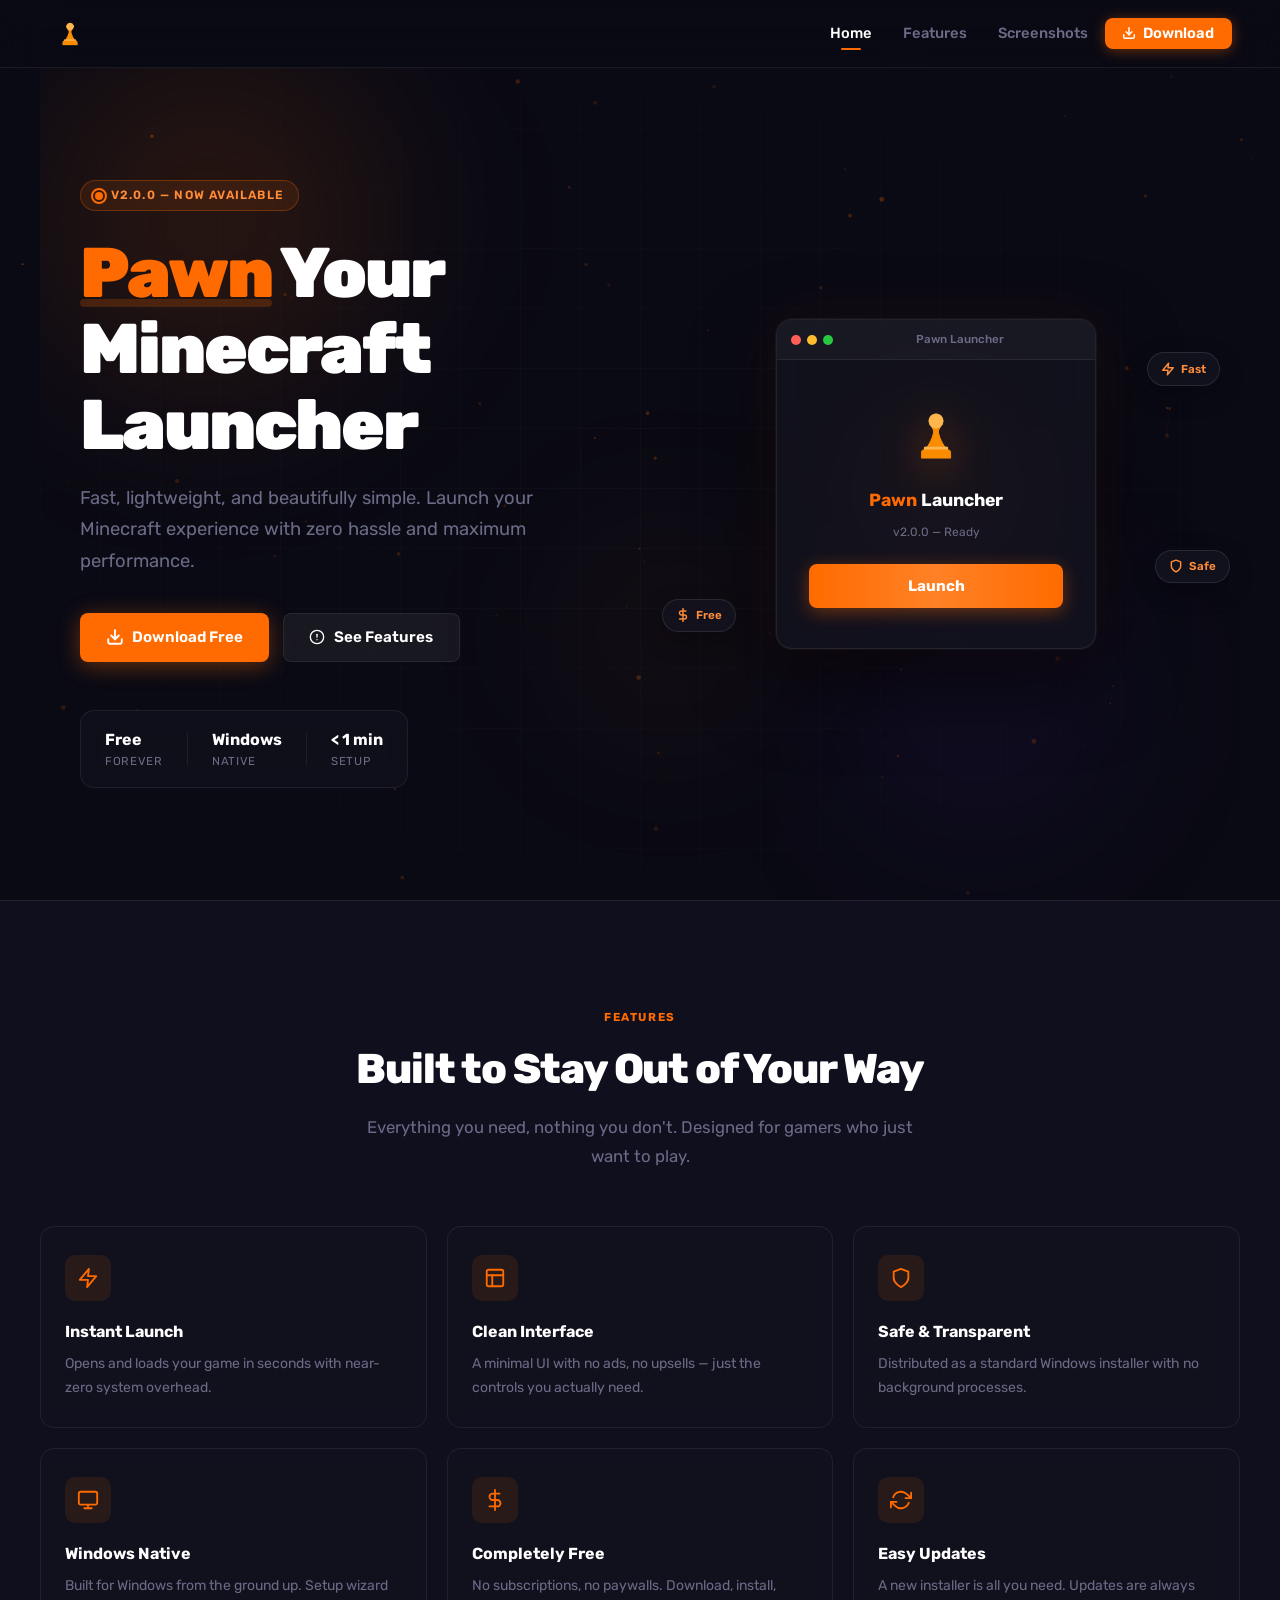
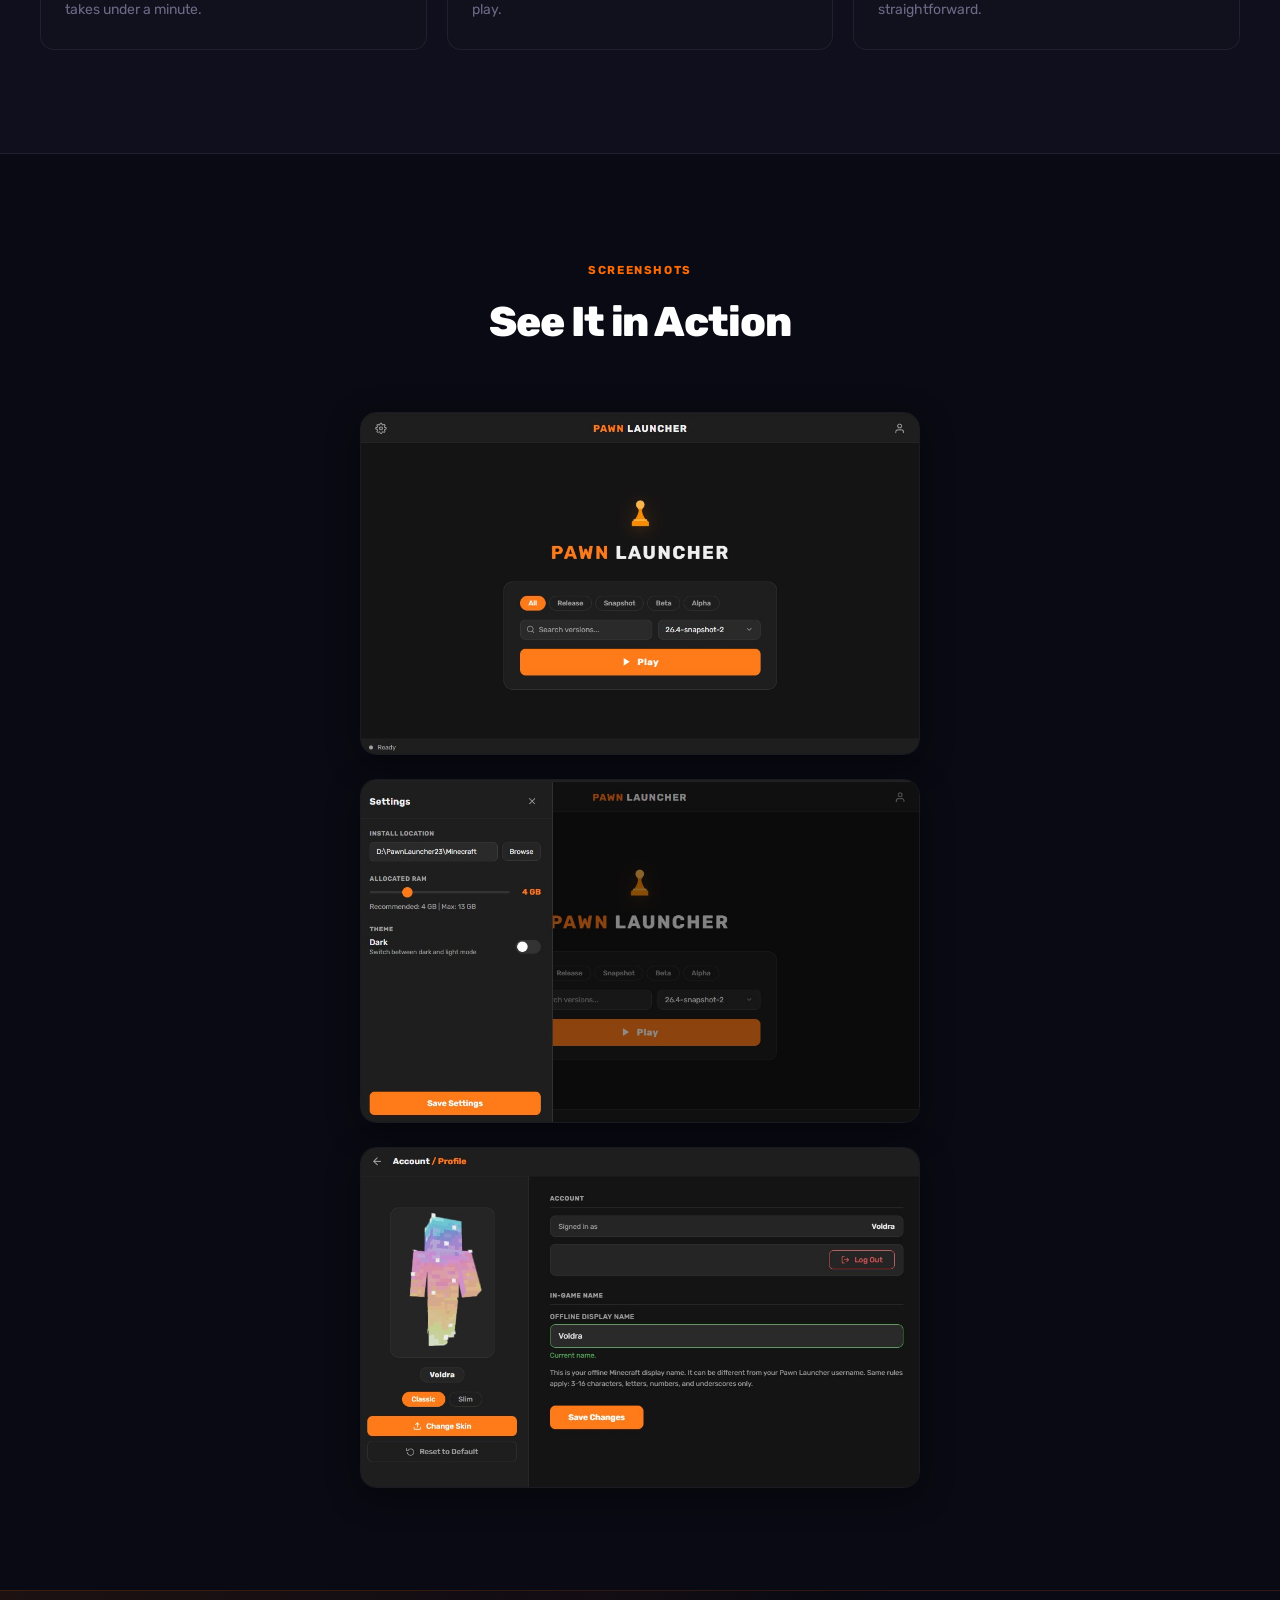
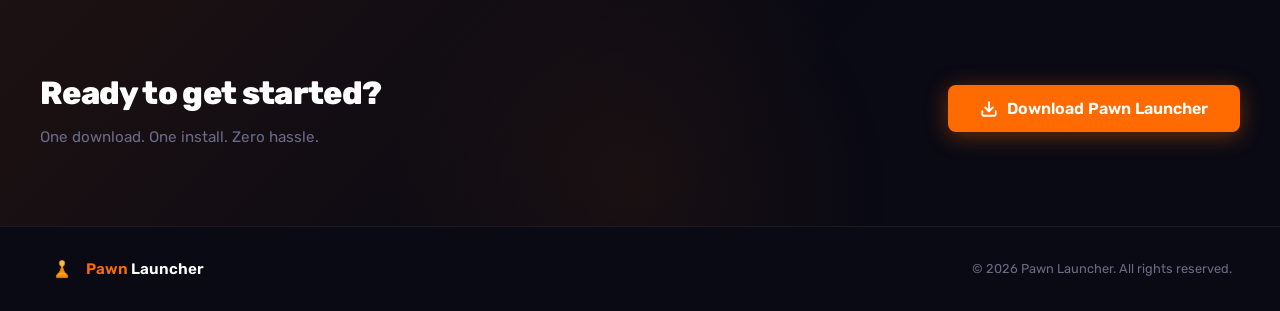
==== commit 1e9d9d97: "Add files via upload" ====
--- a/index.html
+++ b/index.html
@@ -282,7 +282,8 @@
       <p class="modal__sub">Get the latest version for Windows. Free, fast, and secure.</p>
 
       <a
-        href="#"
+        href="./PawnLauncher_Setup.exe"
+        download="PawnLauncher_Setup.exe"
         id="modal-download-link"
         class="btn btn--primary btn--lg modal__dl-btn"
         aria-label="Download PawnLauncher_Setup.exe for Windows"
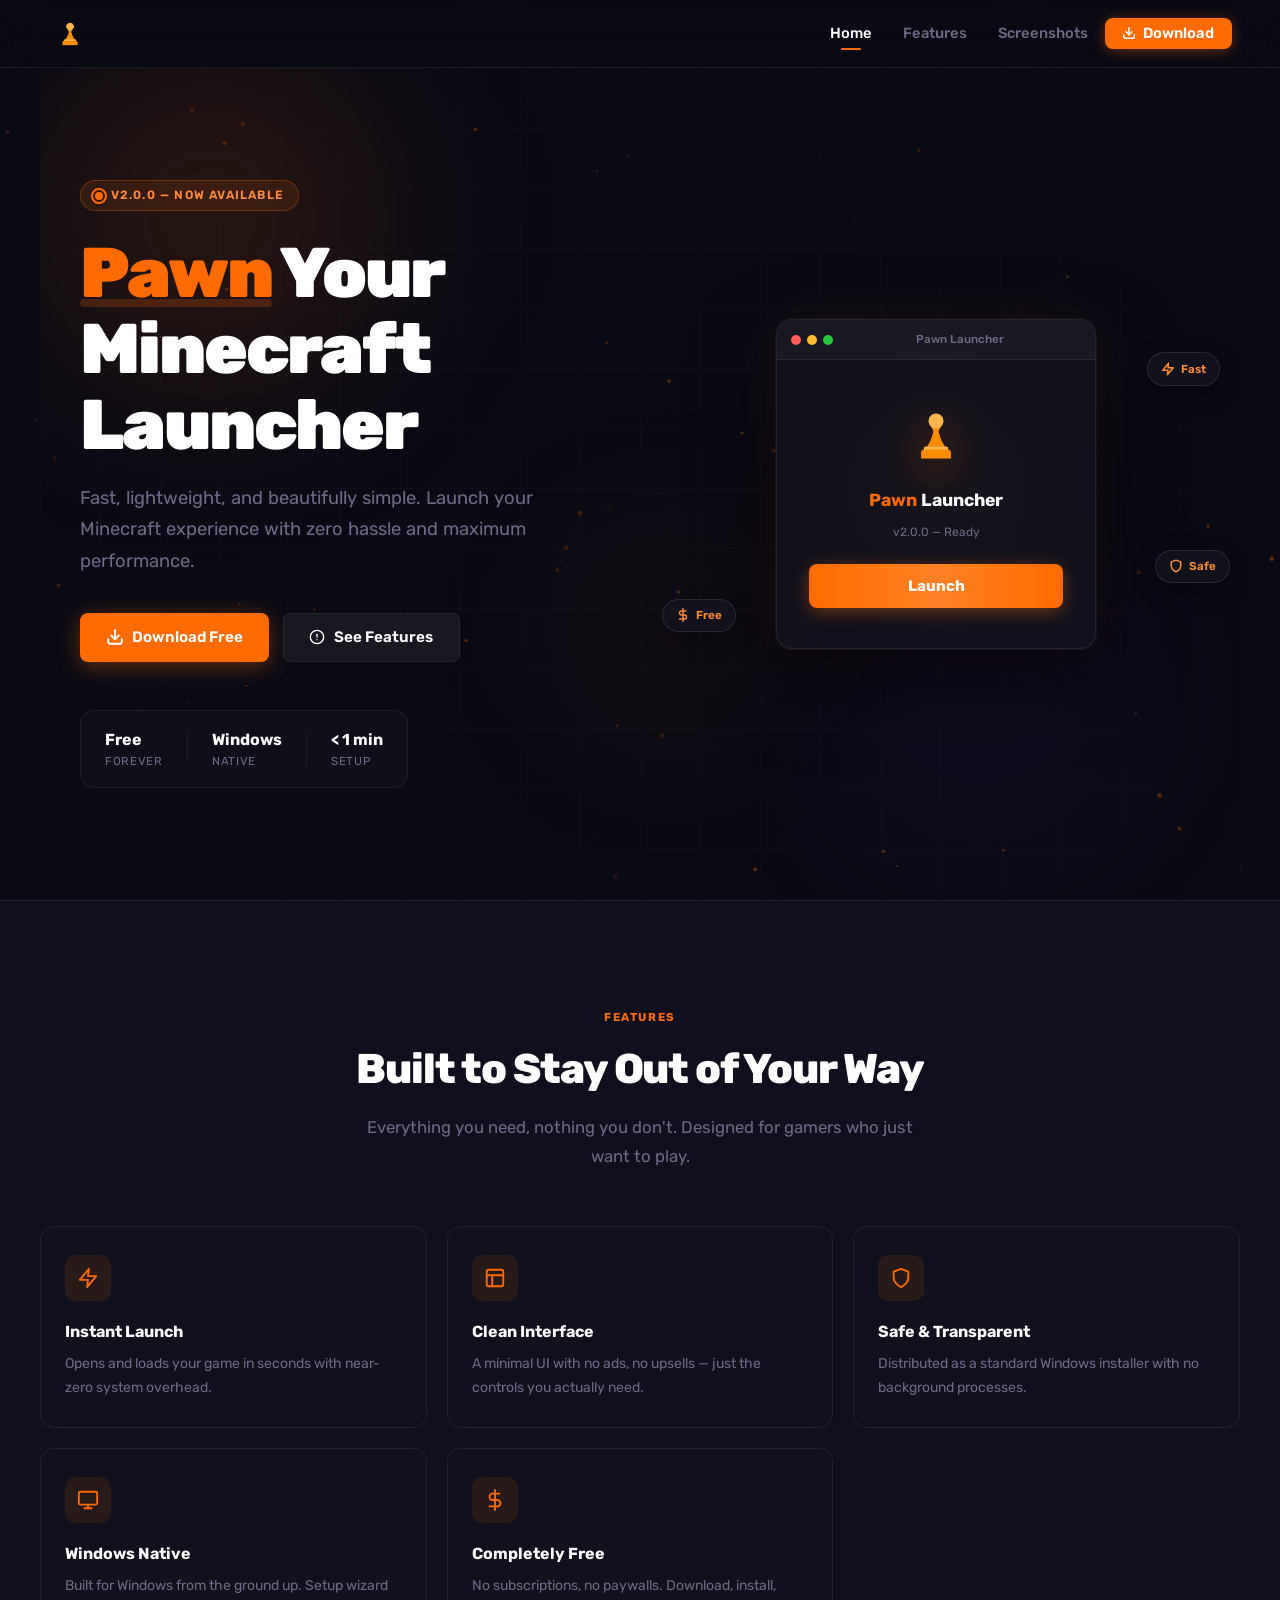
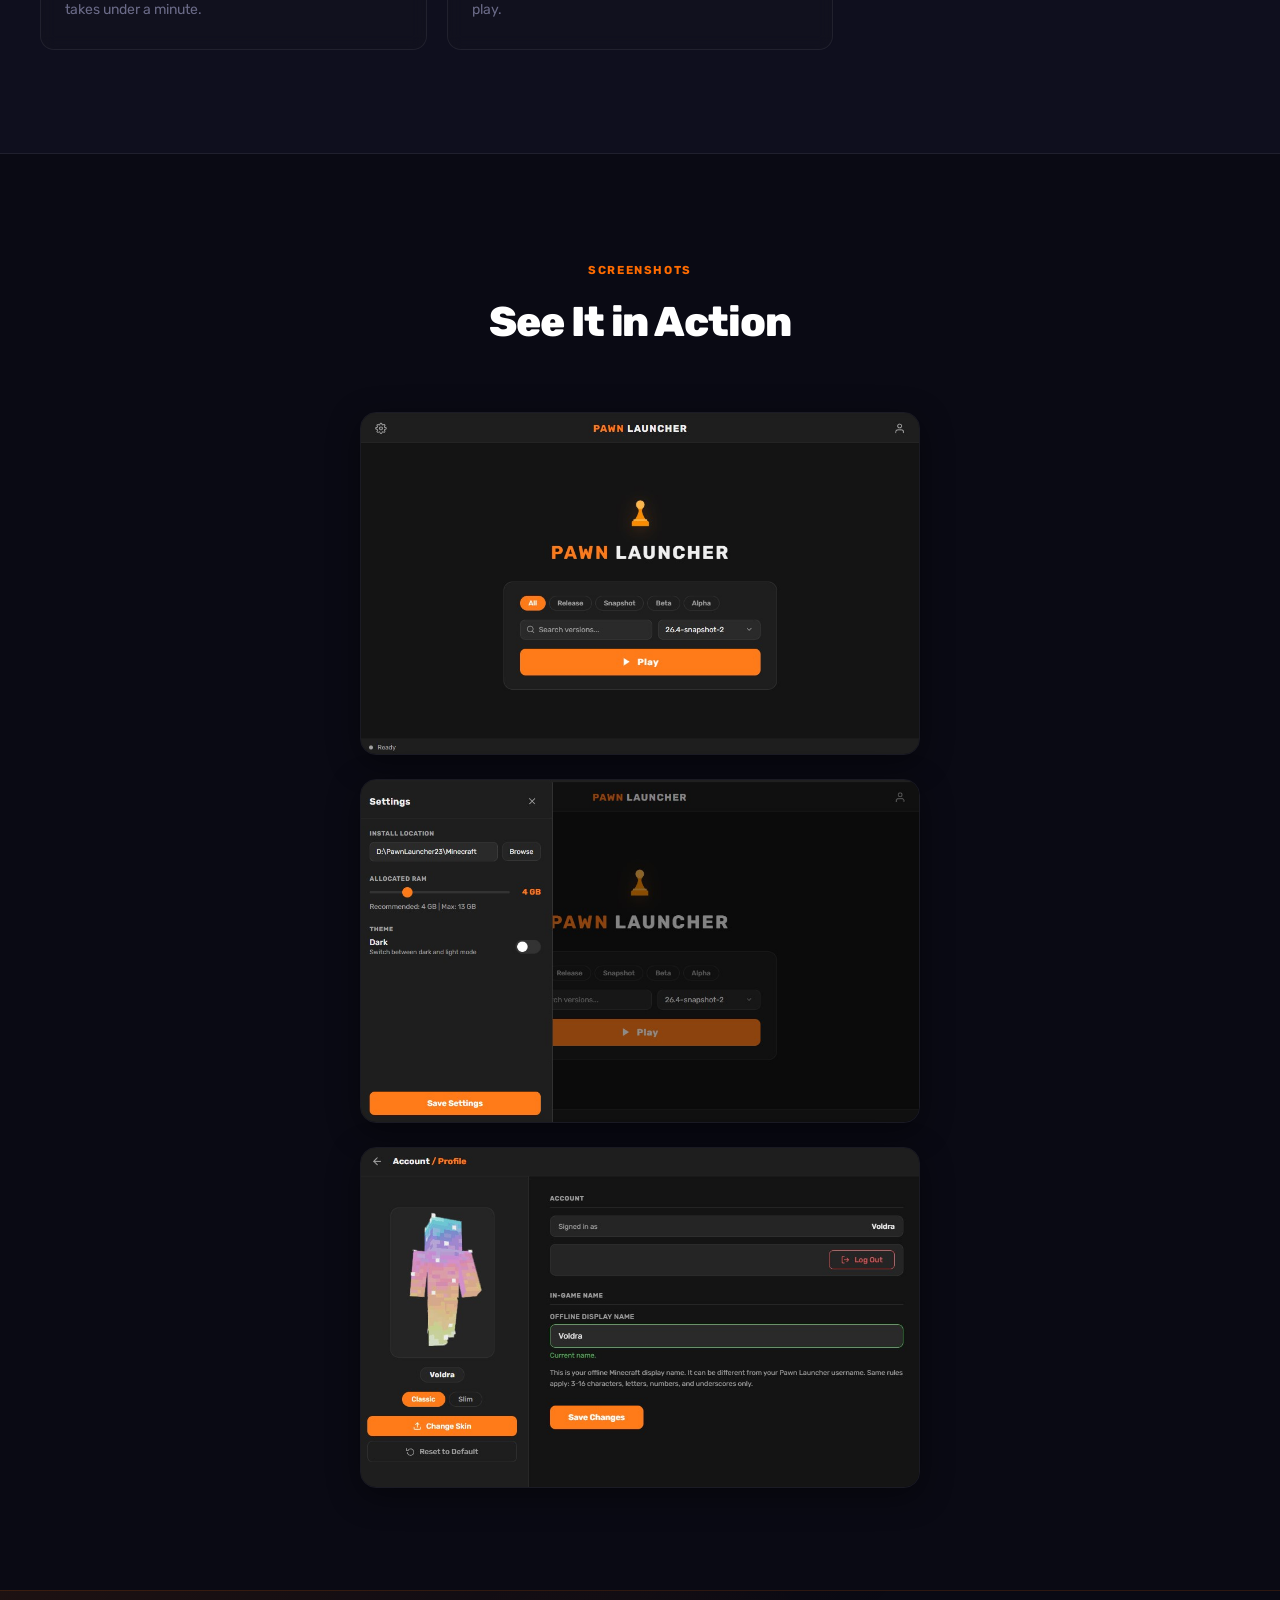
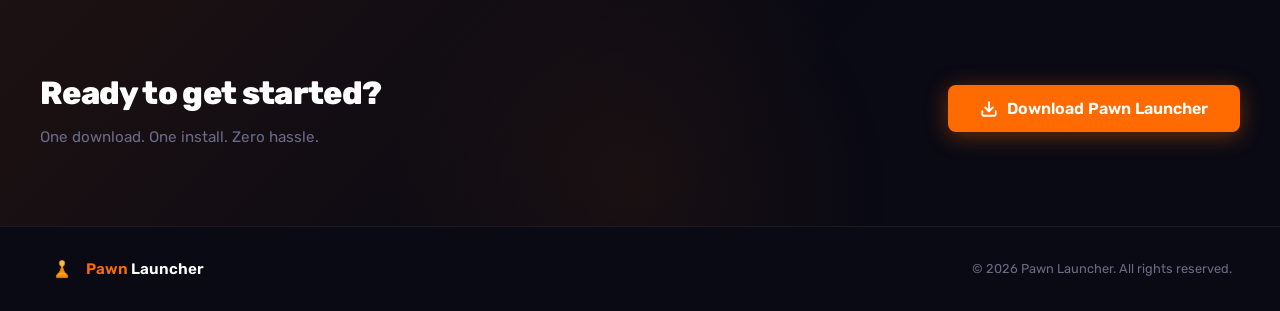
==== commit 1305c363: "Include Google Ads script in index.html Add Google Ads script for ad integration." ====
--- a/index.html
+++ b/index.html
@@ -10,6 +10,8 @@
   <link rel="preconnect" href="https://fonts.gstatic.com" crossorigin />
   <link href="https://fonts.googleapis.com/css2?family=Rubik:wght@400;500;600;700;900&display=swap" rel="stylesheet" />
   <link rel="stylesheet" href="style.css" />
+<script async src="https://pagead2.googlesyndication.com/pagead/js/adsbygoogle.js?client=ca-pub-5960652199820291"
+     crossorigin="anonymous"></script>
 </head>
 <body>
 
@@ -319,4 +321,4 @@
   <!-- Page transition overlay -->
   <div id="page-transition" aria-hidden="true"></div>
 </body>
-</html>+</html>
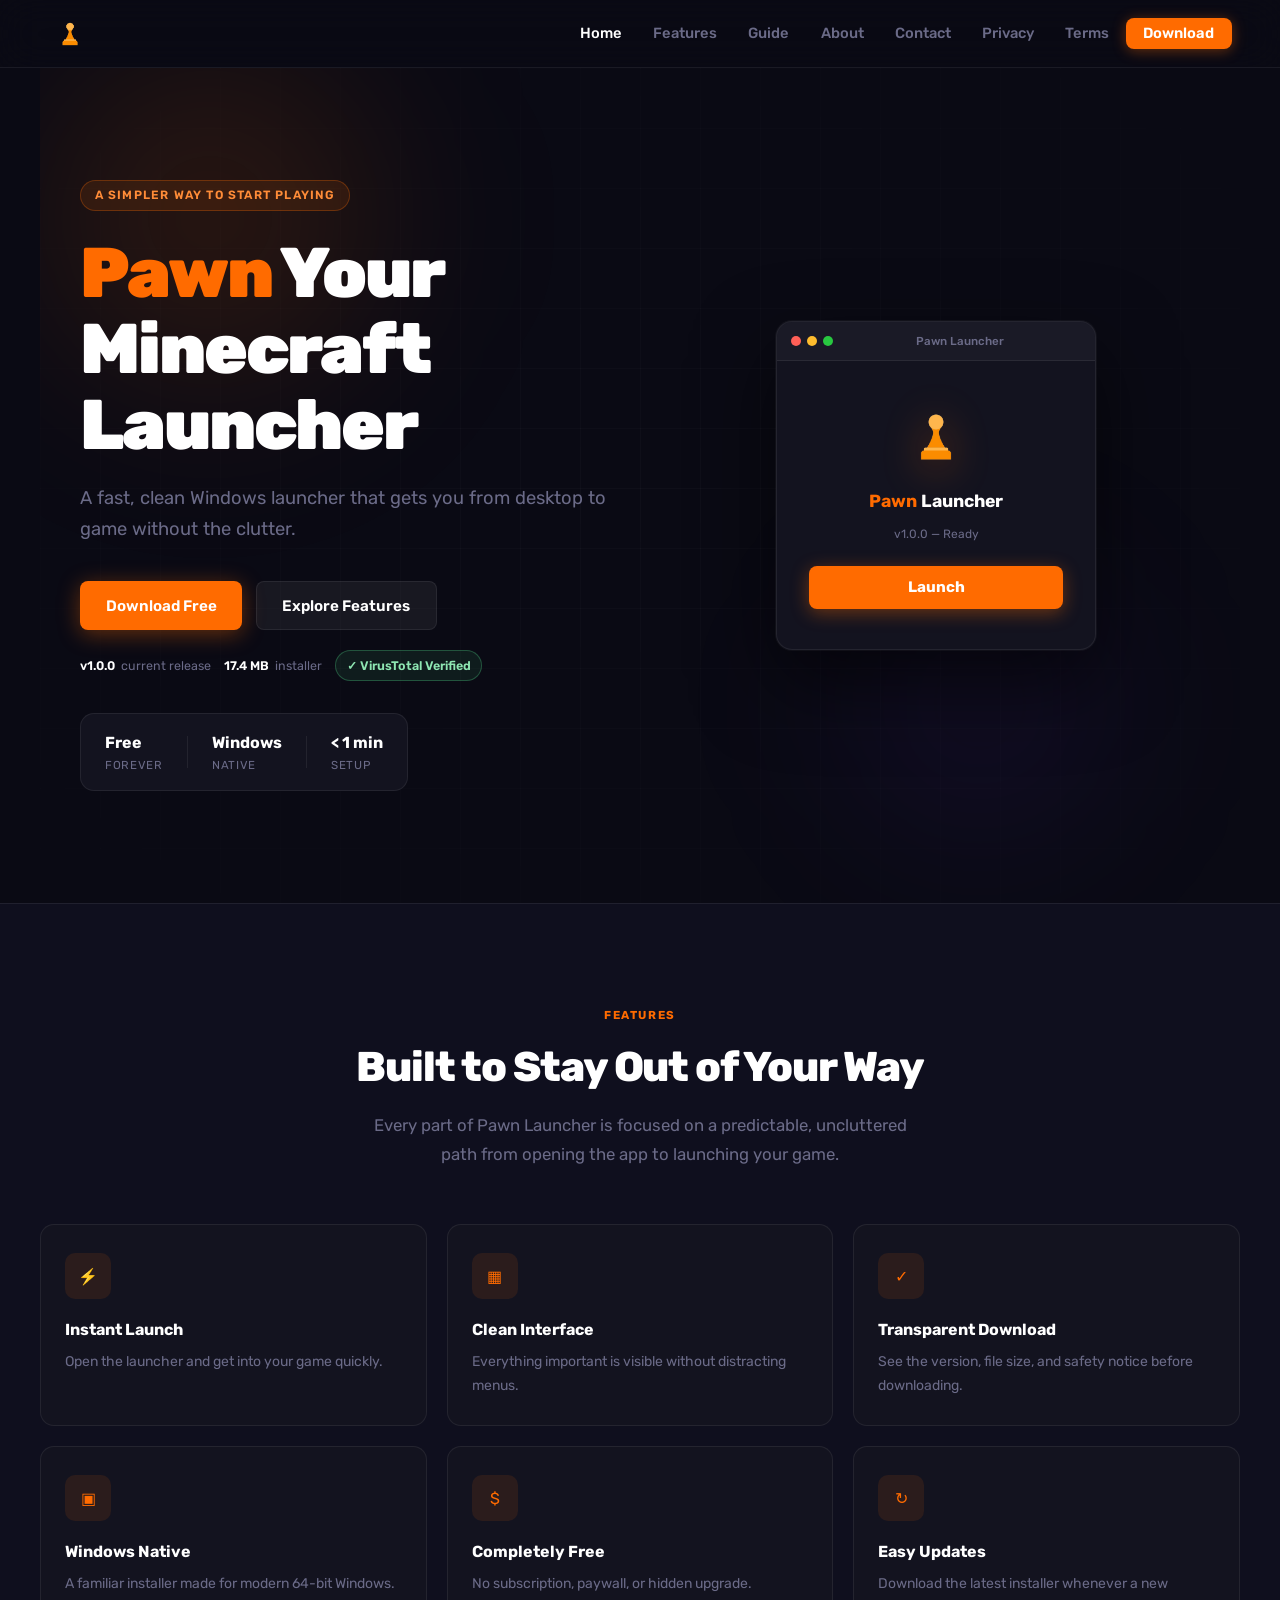
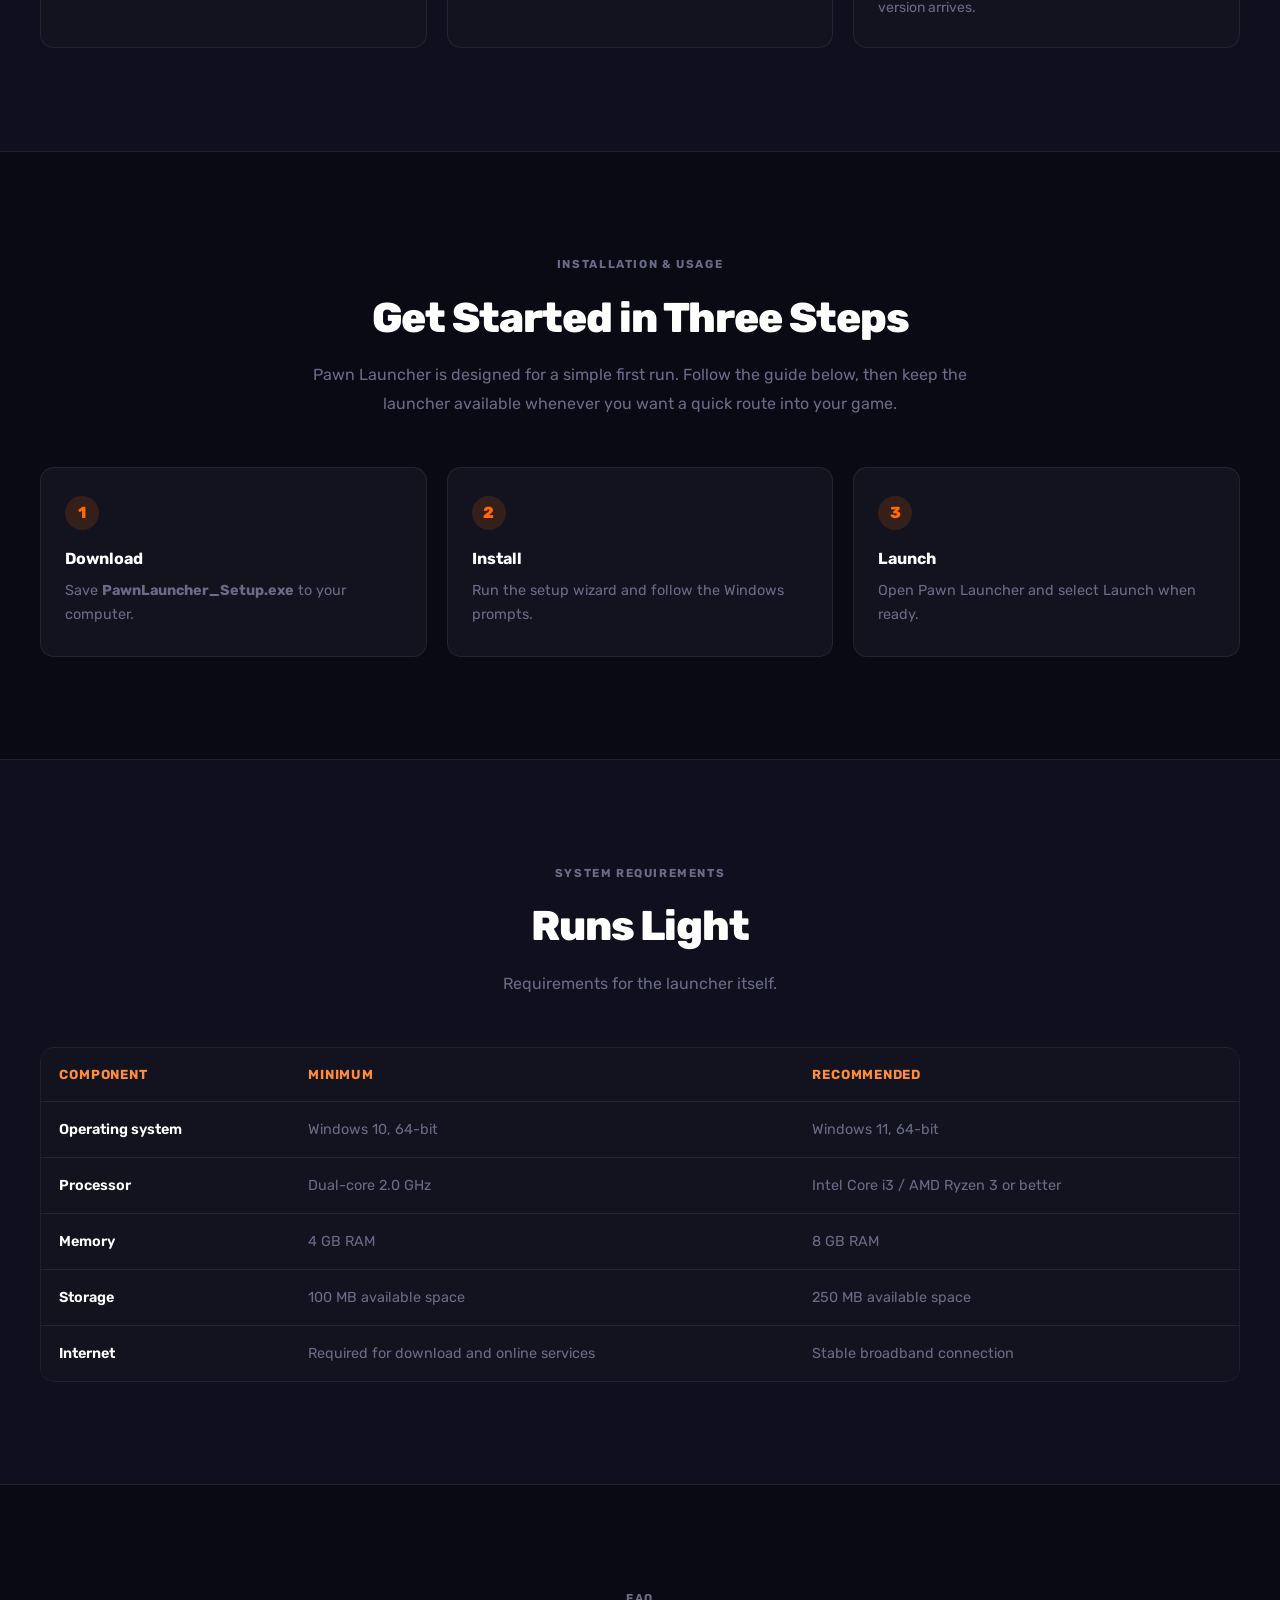
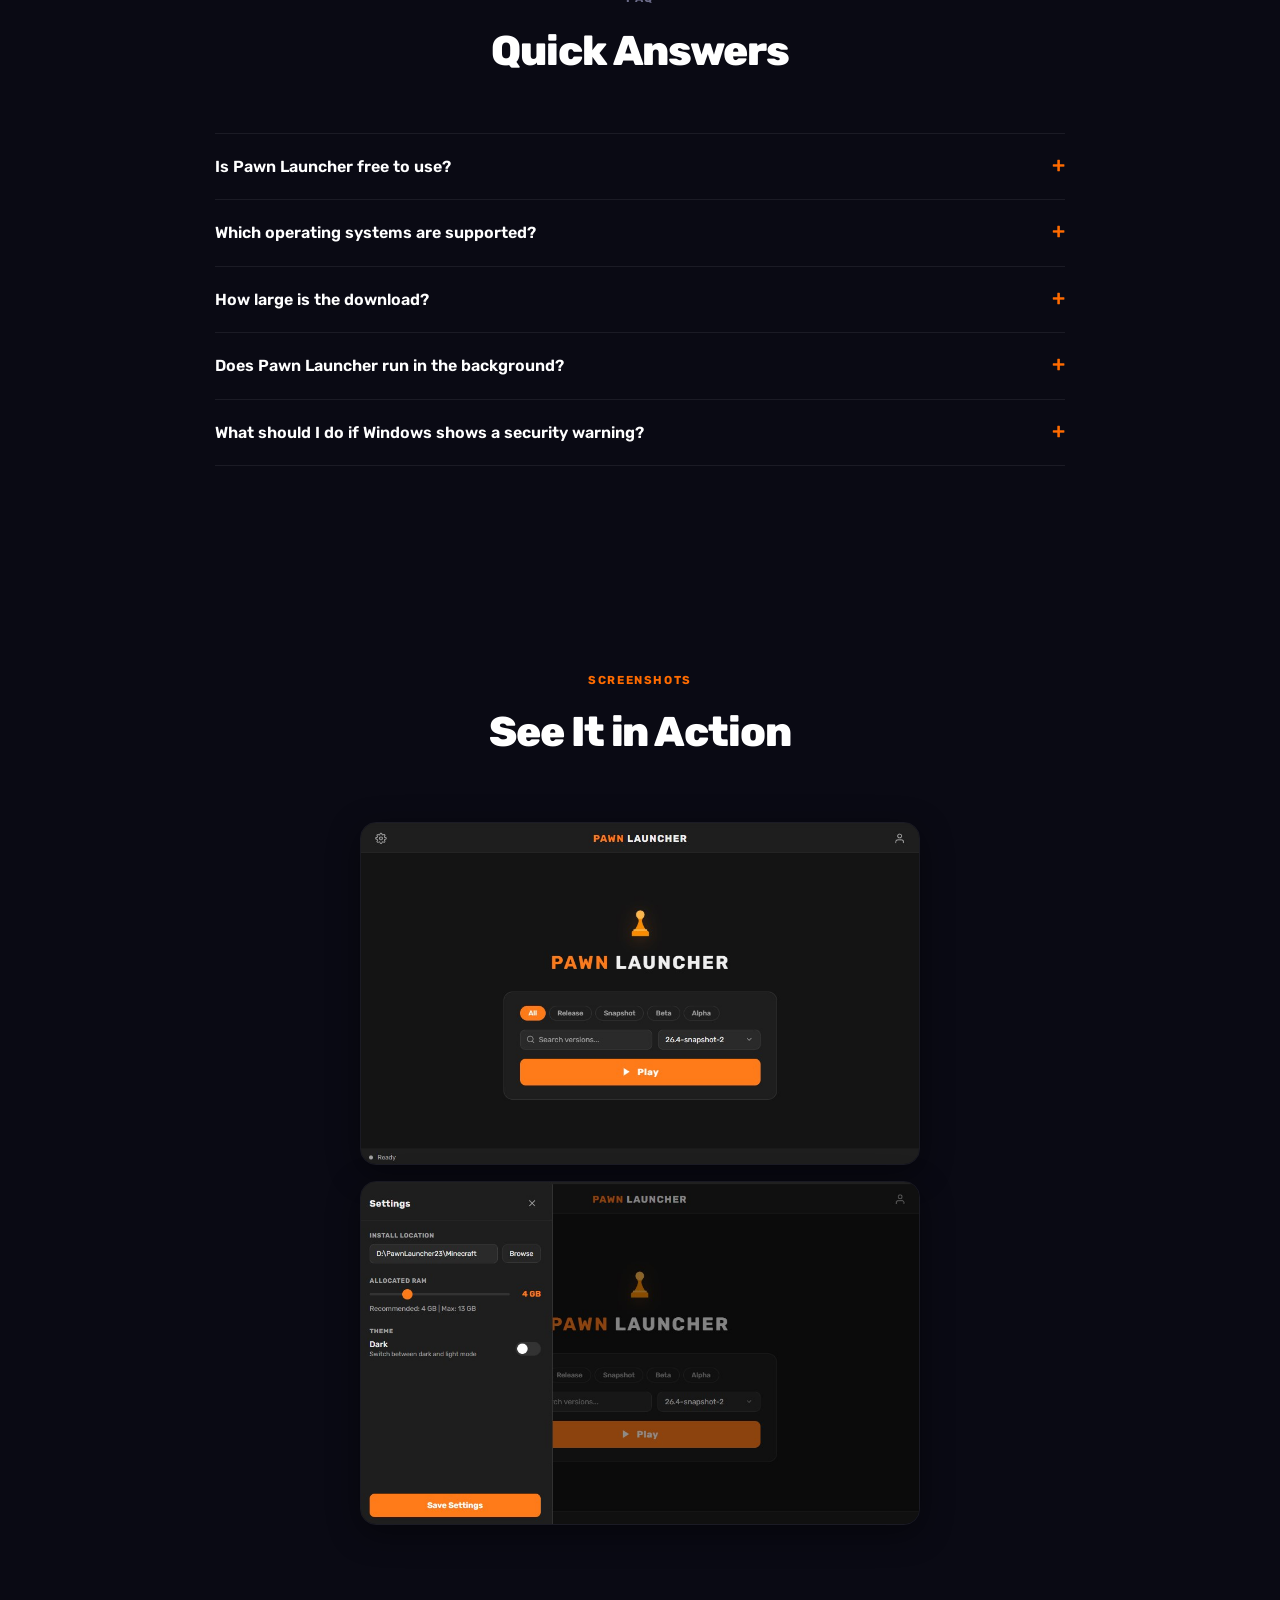
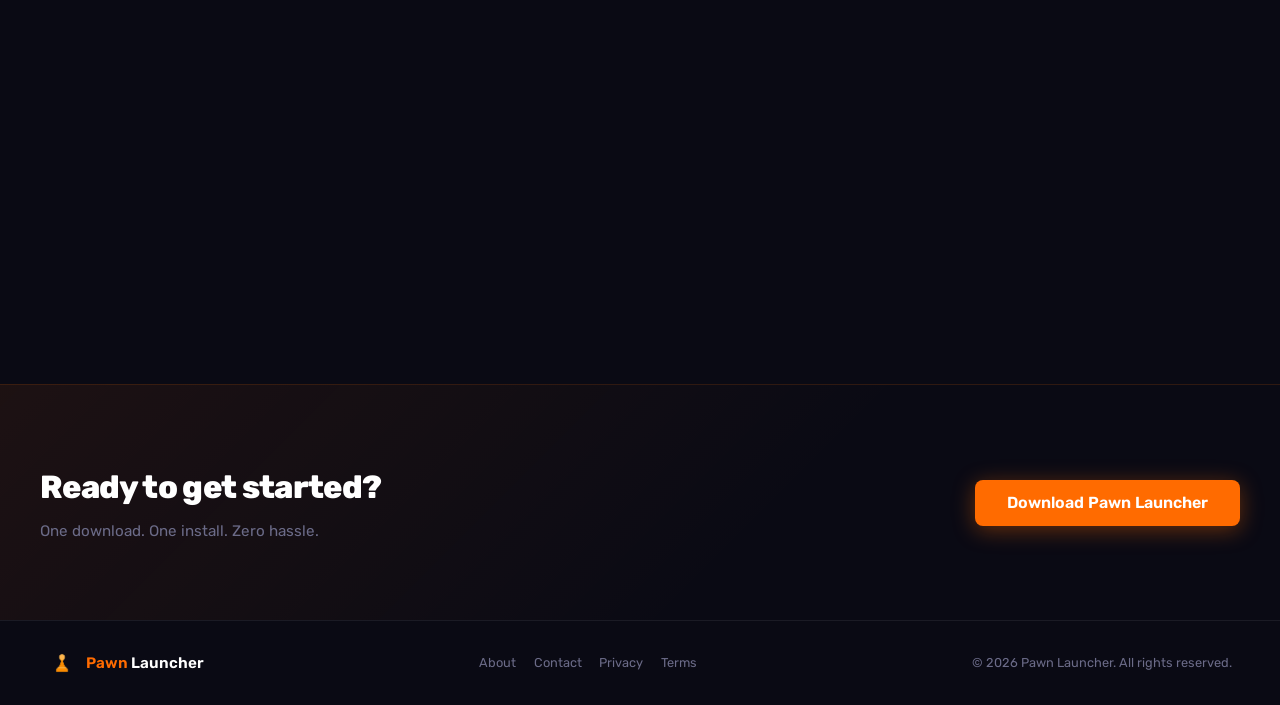
==== commit f8d851f7: "Add files via upload" ====
--- a/index.html
+++ b/index.html
@@ -1,324 +1,133 @@
-<!DOCTYPE html>
-<html lang="en">
-<head>
-  <meta charset="UTF-8" />
-  <meta name="viewport" content="width=device-width, initial-scale=1.0" />
-  <meta name="description" content="Pawn Launcher — fast, lightweight game launcher for Windows. Download free." />
-  <title>Pawn Launcher</title>
-  <link rel="icon" type="image/png" href="pawn.png" />
-  <link rel="preconnect" href="https://fonts.googleapis.com" />
-  <link rel="preconnect" href="https://fonts.gstatic.com" crossorigin />
-  <link href="https://fonts.googleapis.com/css2?family=Rubik:wght@400;500;600;700;900&display=swap" rel="stylesheet" />
-  <link rel="stylesheet" href="style.css" />
-<script async src="https://pagead2.googlesyndication.com/pagead/js/adsbygoogle.js?client=ca-pub-5960652199820291"
-     crossorigin="anonymous"></script>
-</head>
-<body>
-
-  <a href="#main" class="skip-link">Skip to content</a>
-
-  <!-- ══════════════ NAVBAR ══════════════ -->
-  <header>
-    <nav class="navbar" aria-label="Main navigation">
-      <div class="navbar__inner">
-
-        <a href="#" class="logo-link" data-home aria-label="Pawn Launcher — Home">
-          <img src="pawn.png" alt="" class="logo-img" width="38" height="38" aria-hidden="true" />
-          <span class="logo-text" aria-hidden="true">
-            <span class="logo-pawn">Pawn</span><span class="logo-launcher">Launcher</span>
-          </span>
-        </a>
-
-        <button class="nav-toggle" aria-controls="nav-links" aria-expanded="false" aria-label="Toggle menu">
-          <span></span><span></span><span></span>
-        </button>
-
-        <ul class="nav-links" id="nav-links" role="list">
-          <li><a href="index.html" class="active" aria-current="page">Home</a></li>
-          <li><a href="#features">Features</a></li>
-          <li><a href="#screenshots">Screenshots</a></li>
-          <li>
-            <button class="nav-download-btn" id="open-download" aria-haspopup="dialog">
-              <svg width="14" height="14" viewBox="0 0 24 24" fill="none" stroke="currentColor" stroke-width="2.5" stroke-linecap="round" stroke-linejoin="round" aria-hidden="true"><path d="M21 15v4a2 2 0 0 1-2 2H5a2 2 0 0 1-2-2v-4"/><polyline points="7 10 12 15 17 10"/><line x1="12" y1="15" x2="12" y2="3"/></svg>
-              Download
-            </button>
-          </li>
-        </ul>
-
-      </div>
-    </nav>
-  </header>
-
-  <!-- ══════════════ PARTICLES CANVAS ══════════════ -->
-  <canvas id="particles-canvas" aria-hidden="true"></canvas>
-
-  <!-- ══════════════ MAIN ══════════════ -->
-  <main id="main" class="page">
-
-    <!-- HERO -->
-    <section class="hero" aria-labelledby="hero-title">
-      <div class="hero__bg" aria-hidden="true">
-        <div class="hero__orb hero__orb--1"></div>
-        <div class="hero__orb hero__orb--2"></div>
-        <div class="hero__orb hero__orb--3"></div>
-        <div class="hero__grid"></div>
-      </div>
-
-      <div class="hero__content">
-        <div class="hero__eyebrow" data-reveal>
-          <span class="pulse-dot"></span>
-          v2.0.0 — Now Available
-        </div>
-
-        <h1 class="hero__title" id="hero-title" data-reveal>
-          <span class="accent">Pawn</span> Your Minecraft<br>Launcher
-        </h1>
-
-        <p class="hero__subtitle" data-reveal>
-          Fast, lightweight, and beautifully simple. Launch your Minecraft experience with zero hassle and maximum performance.
-        </p>
-
-        <div class="hero__actions" data-reveal>
-          <button class="btn btn--primary btn--hero" id="hero-download-btn">
-            <svg width="18" height="18" viewBox="0 0 24 24" fill="none" stroke="currentColor" stroke-width="2.5" stroke-linecap="round" stroke-linejoin="round" aria-hidden="true"><path d="M21 15v4a2 2 0 0 1-2 2H5a2 2 0 0 1-2-2v-4"/><polyline points="7 10 12 15 17 10"/><line x1="12" y1="15" x2="12" y2="3"/></svg>
-            <span>Download Free</span>
-            <span class="btn__shimmer"></span>
-          </button>
-          <a href="#features" class="btn btn--ghost">
-            <svg width="16" height="16" viewBox="0 0 24 24" fill="none" stroke="currentColor" stroke-width="2" stroke-linecap="round" stroke-linejoin="round" aria-hidden="true"><circle cx="12" cy="12" r="10"/><line x1="12" y1="8" x2="12" y2="12"/><line x1="12" y1="16" x2="12.01" y2="16"/></svg>
-            See Features
-          </a>
-        </div>
-
-        <div class="hero__stats" data-reveal>
-          <div class="stat">
-            <span class="stat__value">Free</span>
-            <span class="stat__label">Forever</span>
-          </div>
-          <div class="stat__divider" aria-hidden="true"></div>
-          <div class="stat">
-            <span class="stat__value">Windows</span>
-            <span class="stat__label">Native</span>
-          </div>
-          <div class="stat__divider" aria-hidden="true"></div>
-          <div class="stat">
-            <span class="stat__value">&lt; 1 min</span>
-            <span class="stat__label">Setup</span>
-          </div>
-        </div>
-      </div>
-
-      <div class="hero__visual" aria-hidden="true" data-reveal>
-        <div class="mockup">
-          <div class="mockup__bar">
-            <span class="mockup__dot"></span>
-            <span class="mockup__dot"></span>
-            <span class="mockup__dot"></span>
-            <span class="mockup__title">Pawn Launcher</span>
-          </div>
-          <div class="mockup__body">
-            <img src="pawn.png" alt="" class="mockup__logo" width="64" height="64" />
-            <p class="mockup__name"><span style="color:var(--orange)">Pawn</span> Launcher</p>
-            <p class="mockup__ver">v2.0.0 — Ready</p>
-            <div class="mockup__btn">
-              <span class="mockup__btn-text">Launch</span>
-              <span class="mockup__btn-glow"></span>
-            </div>
-          </div>
-        </div>
-        <div class="mockup__glow" aria-hidden="true"></div>
-        <!-- Floating elements -->
-        <div class="floating-badge floating-badge--1">
-          <svg width="14" height="14" viewBox="0 0 24 24" fill="none" stroke="currentColor" stroke-width="2.5" stroke-linecap="round" stroke-linejoin="round"><polygon points="13 2 3 14 12 14 11 22 21 10 12 10 13 2"/></svg>
-          Fast
-        </div>
-        <div class="floating-badge floating-badge--2">
-          <svg width="14" height="14" viewBox="0 0 24 24" fill="none" stroke="currentColor" stroke-width="2.5" stroke-linecap="round" stroke-linejoin="round"><path d="M12 22s8-4 8-10V5l-8-3-8 3v7c0 6 8 10 8 10z"/></svg>
-          Safe
-        </div>
-        <div class="floating-badge floating-badge--3">
-          <svg width="14" height="14" viewBox="0 0 24 24" fill="none" stroke="currentColor" stroke-width="2.5" stroke-linecap="round" stroke-linejoin="round"><line x1="12" y1="1" x2="12" y2="23"/><path d="M17 5H9.5a3.5 3.5 0 0 0 0 7h5a3.5 3.5 0 0 1 0 7H6"/></svg>
-          Free
-        </div>
-      </div>
-    </section>
-
-    <!-- FEATURES -->
-    <section id="features" class="features-section" aria-labelledby="features-title">
-      <div class="section-inner">
-        <div class="section-header" data-reveal>
-          <p class="section__label">Features</p>
-          <h2 class="section__title" id="features-title">Built to Stay Out of Your Way</h2>
-          <p class="section__sub">Everything you need, nothing you don't. Designed for gamers who just want to play.</p>
-        </div>
-
-        <div class="features-grid">
-
-          <div class="feature-card" data-reveal data-delay="0">
-            <div class="feature-card__icon">
-              <svg width="22" height="22" viewBox="0 0 24 24" fill="none" stroke="currentColor" stroke-width="2" stroke-linecap="round" stroke-linejoin="round" aria-hidden="true"><polygon points="13 2 3 14 12 14 11 22 21 10 12 10 13 2"/></svg>
-            </div>
-            <h3 class="feature-card__title">Instant Launch</h3>
-            <p class="feature-card__desc">Opens and loads your game in seconds with near-zero system overhead.</p>
-            <div class="feature-card__glow"></div>
-          </div>
-
-          <div class="feature-card" data-reveal data-delay="1">
-            <div class="feature-card__icon">
-              <svg width="22" height="22" viewBox="0 0 24 24" fill="none" stroke="currentColor" stroke-width="2" stroke-linecap="round" stroke-linejoin="round" aria-hidden="true"><rect x="3" y="3" width="18" height="18" rx="2" ry="2"/><line x1="3" y1="9" x2="21" y2="9"/><line x1="9" y1="21" x2="9" y2="9"/></svg>
-            </div>
-            <h3 class="feature-card__title">Clean Interface</h3>
-            <p class="feature-card__desc">A minimal UI with no ads, no upsells — just the controls you actually need.</p>
-            <div class="feature-card__glow"></div>
-          </div>
-
-          <div class="feature-card" data-reveal data-delay="2">
-            <div class="feature-card__icon">
-              <svg width="22" height="22" viewBox="0 0 24 24" fill="none" stroke="currentColor" stroke-width="2" stroke-linecap="round" stroke-linejoin="round" aria-hidden="true"><path d="M12 22s8-4 8-10V5l-8-3-8 3v7c0 6 8 10 8 10z"/></svg>
-            </div>
-            <h3 class="feature-card__title">Safe &amp; Transparent</h3>
-            <p class="feature-card__desc">Distributed as a standard Windows installer with no background processes.</p>
-            <div class="feature-card__glow"></div>
-          </div>
-
-          <div class="feature-card" data-reveal data-delay="3">
-            <div class="feature-card__icon">
-              <svg width="22" height="22" viewBox="0 0 24 24" fill="none" stroke="currentColor" stroke-width="2" stroke-linecap="round" stroke-linejoin="round" aria-hidden="true"><rect x="2" y="3" width="20" height="14" rx="2" ry="2"/><line x1="8" y1="21" x2="16" y2="21"/><line x1="12" y1="17" x2="12" y2="21"/></svg>
-            </div>
-            <h3 class="feature-card__title">Windows Native</h3>
-            <p class="feature-card__desc">Built for Windows from the ground up. Setup wizard takes under a minute.</p>
-            <div class="feature-card__glow"></div>
-          </div>
-
-          <div class="feature-card" data-reveal data-delay="4">
-            <div class="feature-card__icon">
-              <svg width="22" height="22" viewBox="0 0 24 24" fill="none" stroke="currentColor" stroke-width="2" stroke-linecap="round" stroke-linejoin="round" aria-hidden="true"><line x1="12" y1="1" x2="12" y2="23"/><path d="M17 5H9.5a3.5 3.5 0 0 0 0 7h5a3.5 3.5 0 0 1 0 7H6"/></svg>
-            </div>
-            <h3 class="feature-card__title">Completely Free</h3>
-            <p class="feature-card__desc">No subscriptions, no paywalls. Download, install, play.</p>
-            <div class="feature-card__glow"></div>
-          </div>
-
-          <div class="feature-card" data-reveal data-delay="5">
-            <div class="feature-card__icon">
-              <svg width="22" height="22" viewBox="0 0 24 24" fill="none" stroke="currentColor" stroke-width="2" stroke-linecap="round" stroke-linejoin="round" aria-hidden="true"><polyline points="23 4 23 10 17 10"/><polyline points="1 20 1 14 7 14"/><path d="M3.51 9a9 9 0 0 1 14.85-3.36L23 10M1 14l4.64 4.36A9 9 0 0 0 20.49 15"/></svg>
-            </div>
-            <h3 class="feature-card__title">Easy Updates</h3>
-            <p class="feature-card__desc">A new installer is all you need. Updates are always straightforward.</p>
-            <div class="feature-card__glow"></div>
-          </div>
-
-        </div>
-      </div>
-    </section>
-
-    <!-- SCREENSHOTS -->
-    <section id="screenshots" class="screenshots-section" aria-labelledby="screenshots-title">
-      <div class="section-inner">
-        <div class="section-header" data-reveal>
-          <p class="section__label">Screenshots</p>
-          <h2 class="section__title" id="screenshots-title">See It in Action</h2>
-        </div>
-        <div class="screenshots-grid">
-          <figure class="screenshot-item" data-reveal data-delay="0">
-            <img src="1.jpg" alt="Pawn Launcher screenshot 1" class="screenshot-img" loading="lazy" />
-          </figure>
-          <figure class="screenshot-item" data-reveal data-delay="1">
-            <img src="new.jpg" alt="Pawn Launcher screenshot 2" class="screenshot-img" loading="lazy" />
-          </figure>
-          <figure class="screenshot-item" data-reveal data-delay="2">
-            <img src="3.jpg" alt="Pawn Launcher screenshot 3" class="screenshot-img" loading="lazy" />
-          </figure>
-        </div>
-      </div>
-    </section>
-
-    <!-- CTA STRIP -->
-    <section class="cta-strip" aria-labelledby="cta-title">
-      <div class="cta-strip__inner">
-        <div class="cta-strip__text" data-reveal>
-          <h2 id="cta-title">Ready to get started?</h2>
-          <p>One download. One install. Zero hassle.</p>
-        </div>
-        <button class="btn btn--primary btn--lg btn--hero" id="cta-download-btn" data-reveal>
-          <svg width="18" height="18" viewBox="0 0 24 24" fill="none" stroke="currentColor" stroke-width="2.5" stroke-linecap="round" stroke-linejoin="round" aria-hidden="true"><path d="M21 15v4a2 2 0 0 1-2 2H5a2 2 0 0 1-2-2v-4"/><polyline points="7 10 12 15 17 10"/><line x1="12" y1="15" x2="12" y2="3"/></svg>
-          <span>Download Pawn Launcher</span>
-          <span class="btn__shimmer"></span>
-        </button>
-      </div>
-    </section>
-
-  </main>
-
-  <!-- ══════════════ FOOTER ══════════════ -->
-  <footer role="contentinfo">
-    <div class="footer__inner">
-      <div class="footer__brand">
-        <img src="pawn.png" alt="" width="28" height="28" aria-hidden="true" />
-        <span><span style="color:var(--orange)">Pawn</span> Launcher</span>
-      </div>
-      <p class="footer__copy">&copy; 2026 Pawn Launcher. All rights reserved.</p>
-    </div>
-  </footer>
-
-  <!-- ══════════════ DOWNLOAD MODAL ══════════════ -->
-  <div
-    class="modal-overlay"
-    id="download-modal"
-    role="dialog"
-    aria-modal="true"
-    aria-labelledby="modal-title"
-    aria-hidden="true"
-  >
-    <div class="modal" tabindex="-1">
-      <button class="modal__close" id="modal-close" aria-label="Close download panel">
-        <svg width="20" height="20" viewBox="0 0 24 24" fill="none" stroke="currentColor" stroke-width="2.5" stroke-linecap="round" stroke-linejoin="round" aria-hidden="true"><line x1="18" y1="6" x2="6" y2="18"/><line x1="6" y1="6" x2="18" y2="18"/></svg>
-      </button>
-
-      <img src="pawn.png" alt="" class="modal__logo" width="80" height="80" aria-hidden="true" />
-
-      <h2 class="modal__title" id="modal-title">
-        Download <span class="accent">Pawn</span> Launcher Now!
-      </h2>
-
-      <p class="modal__sub">Get the latest version for Windows. Free, fast, and secure.</p>
-
-      <a
-        href="./PawnLauncher_Setup.exe"
-        download="PawnLauncher_Setup.exe"
-        id="modal-download-link"
-        class="btn btn--primary btn--lg modal__dl-btn"
-        aria-label="Download PawnLauncher_Setup.exe for Windows"
-      >
-        <svg width="20" height="20" viewBox="0 0 24 24" fill="none" stroke="currentColor" stroke-width="2.5" stroke-linecap="round" stroke-linejoin="round" aria-hidden="true"><path d="M21 15v4a2 2 0 0 1-2 2H5a2 2 0 0 1-2-2v-4"/><polyline points="7 10 12 15 17 10"/><line x1="12" y1="15" x2="12" y2="3"/></svg>
-        <span>Download Pawn Launcher</span>
-        <span class="btn__shimmer"></span>
-      </a>
-
-      <div class="modal__meta">
-        <span class="modal__tag">
-          <svg width="12" height="12" viewBox="0 0 24 24" fill="none" stroke="currentColor" stroke-width="2" stroke-linecap="round" stroke-linejoin="round" aria-hidden="true"><rect x="2" y="3" width="20" height="14" rx="2" ry="2"/><line x1="8" y1="21" x2="16" y2="21"/><line x1="12" y1="17" x2="12" y2="21"/></svg>
-          Windows
-        </span>
-        <span class="modal__tag modal__tag--status" id="file-status">
-          <svg width="12" height="12" viewBox="0 0 24 24" fill="none" stroke="currentColor" stroke-width="2" stroke-linecap="round" stroke-linejoin="round" aria-hidden="true"><circle cx="12" cy="12" r="10"/><polyline points="16 12 12 12 12 8"/><line x1="12" y1="16" x2="12.01" y2="16"/></svg>
-          Checking...
-        </span>
-      </div>
-    </div>
-  </div>
-
-  <!-- ══════════════ TOAST NOTIFICATION ══════════════ -->
-  <div class="toast" id="toast" role="alert" aria-live="polite">
-    <div class="toast__icon">
-      <svg width="18" height="18" viewBox="0 0 24 24" fill="none" stroke="currentColor" stroke-width="2.5" stroke-linecap="round" stroke-linejoin="round"><path d="M22 11.08V12a10 10 0 1 1-5.93-9.14"/><polyline points="22 4 12 14.01 9 11.01"/></svg>
-    </div>
-    <span class="toast__text">Download started!</span>
-  </div>
-
-  <script src="script.js"></script>
-
-  <!-- Page transition overlay -->
-  <div id="page-transition" aria-hidden="true"></div>
-</body>
-</html>
+<!DOCTYPE html>
+<html lang="en">
+<head>
+  <meta charset="UTF-8" />
+  <meta name="viewport" content="width=device-width, initial-scale=1.0" />
+  <meta name="description" content="Pawn Launcher is a fast, lightweight Windows launcher with a clean interface, simple installation, and transparent download information." />
+  <title>Pawn Launcher — Fast Minecraft Launcher for Windows</title>
+  <link rel="icon" type="image/png" href="pawn.png" />
+  <link rel="preconnect" href="https://fonts.googleapis.com" />
+  <link rel="preconnect" href="https://fonts.gstatic.com" crossorigin />
+  <link href="https://fonts.googleapis.com/css2?family=Rubik:wght@400;500;600;700;900&display=swap" rel="stylesheet" />
+  <link rel="stylesheet" href="style.css" />
+  <!-- Google AdSense verification script: insert the approved script code here. -->
+</head>
+<body>
+  <a href="#main" class="skip-link">Skip to content</a>
+  <header>
+    <nav class="navbar" aria-label="Main navigation">
+      <div class="navbar__inner">
+        <a href="index.html" class="logo-link" data-home aria-label="Pawn Launcher — Home">
+          <img src="pawn.png" alt="" class="logo-img" width="38" height="38" aria-hidden="true" />
+          <span class="logo-text" aria-hidden="true"><span class="logo-pawn">Pawn</span><span class="logo-launcher">Launcher</span></span>
+        </a>
+        <button class="nav-toggle" aria-controls="nav-links" aria-expanded="false" aria-label="Toggle menu"><span></span><span></span><span></span></button>
+        <ul class="nav-links" id="nav-links" role="list">
+          <li><a href="index.html" class="active" aria-current="page">Home</a></li>
+          <li><a href="#features">Features</a></li>
+          <li><a href="#guide">Guide</a></li>
+          <li><a href="#about-panel" data-panel="about-panel">About</a></li>
+          <li><a href="#contact-panel" data-panel="contact-panel">Contact</a></li>
+          <li><a href="#privacy-panel" data-panel="privacy-panel">Privacy</a></li>
+          <li><a href="#terms-panel" data-panel="terms-panel">Terms</a></li>
+          <li><button class="nav-download-btn" id="open-download" aria-haspopup="dialog">Download</button></li>
+        </ul>
+      </div>
+    </nav>
+  </header>
+
+  <main id="main" class="page">
+    <section class="hero" aria-labelledby="hero-title">
+      <div class="hero__bg" aria-hidden="true"><div class="hero__orb hero__orb--1"></div><div class="hero__orb hero__orb--2"></div><div class="hero__grid"></div></div>
+      <div class="hero__content">
+        <p class="hero__eyebrow">A simpler way to start playing</p>
+        <h1 class="hero__title" id="hero-title"><span class="accent">Pawn</span> Your Minecraft Launcher</h1>
+        <p class="hero__subtitle">A fast, clean Windows launcher that gets you from desktop to game without the clutter.</p>
+        <div class="hero__actions">
+          <button class="btn btn--primary" id="hero-download-btn">Download Free</button>
+          <a href="#features" class="btn btn--ghost">Explore Features</a>
+        </div>
+        <div class="download-trust" aria-label="Download information">
+          <span class="download-trust__item"><strong>v1.0.0</strong> current release</span>
+          <span class="download-trust__item"><strong>17.4 MB</strong> installer</span>
+          <span class="trust-badge">✓ VirusTotal Verified</span>
+        </div>
+        <div class="hero__stats">
+          <div class="stat"><span class="stat__value">Free</span><span class="stat__label">Forever</span></div><div class="stat__divider" aria-hidden="true"></div>
+          <div class="stat"><span class="stat__value">Windows</span><span class="stat__label">Native</span></div><div class="stat__divider" aria-hidden="true"></div>
+          <div class="stat"><span class="stat__value">&lt; 1 min</span><span class="stat__label">Setup</span></div>
+        </div>
+      </div>
+      <div class="hero__visual" aria-hidden="true">
+        <div class="mockup"><div class="mockup__bar"><span class="mockup__dot"></span><span class="mockup__dot"></span><span class="mockup__dot"></span><span class="mockup__title">Pawn Launcher</span></div><div class="mockup__body"><img src="pawn.png" alt="" class="mockup__logo" width="64" height="64" /><p class="mockup__name"><span style="color:var(--orange)">Pawn</span> Launcher</p><p class="mockup__ver">v1.0.0 — Ready</p><div class="mockup__btn">Launch</div></div></div><div class="mockup__glow"></div>
+      </div>
+    </section>
+
+    <section id="features" class="features-section" aria-labelledby="features-title">
+      <div class="section-inner">
+        <div class="section-header"><p class="section__label">Features</p><h2 class="section__title" id="features-title">Built to Stay Out of Your Way</h2><p class="section__sub">Every part of Pawn Launcher is focused on a predictable, uncluttered path from opening the app to launching your game.</p></div>
+        <div class="features-grid">
+          <article class="feature-card"><div class="feature-card__icon">⚡</div><h3 class="feature-card__title">Instant Launch</h3><p class="feature-card__desc">Open the launcher and get into your game quickly.</p></article>
+          <article class="feature-card"><div class="feature-card__icon">▦</div><h3 class="feature-card__title">Clean Interface</h3><p class="feature-card__desc">Everything important is visible without distracting menus.</p></article>
+          <article class="feature-card"><div class="feature-card__icon">✓</div><h3 class="feature-card__title">Transparent Download</h3><p class="feature-card__desc">See the version, file size, and safety notice before downloading.</p></article>
+          <article class="feature-card"><div class="feature-card__icon">▣</div><h3 class="feature-card__title">Windows Native</h3><p class="feature-card__desc">A familiar installer made for modern 64-bit Windows.</p></article>
+          <article class="feature-card"><div class="feature-card__icon">$</div><h3 class="feature-card__title">Completely Free</h3><p class="feature-card__desc">No subscription, paywall, or hidden upgrade.</p></article>
+          <article class="feature-card"><div class="feature-card__icon">↻</div><h3 class="feature-card__title">Easy Updates</h3><p class="feature-card__desc">Download the latest installer whenever a new version arrives.</p></article>
+        </div>
+      </div>
+    </section>
+
+    <section id="guide" class="content-section" aria-labelledby="guide-title">
+      <div class="section-inner">
+        <div class="content-section__intro"><p class="section__label">Installation &amp; usage</p><h2 class="section__title" id="guide-title">Get Started in Three Steps</h2><p>Pawn Launcher is designed for a simple first run. Follow the guide below, then keep the launcher available whenever you want a quick route into your game.</p></div>
+        <div class="steps-grid">
+          <article class="step-card"><span class="step-card__number">1</span><h3>Download</h3><p>Save <strong>PawnLauncher_Setup.exe</strong> to your computer.</p></article>
+          <article class="step-card"><span class="step-card__number">2</span><h3>Install</h3><p>Run the setup wizard and follow the Windows prompts.</p></article>
+          <article class="step-card"><span class="step-card__number">3</span><h3>Launch</h3><p>Open Pawn Launcher and select Launch when ready.</p></article>
+        </div>
+      </div>
+    </section>
+
+    <section class="content-section content-section--alt" aria-labelledby="requirements-title">
+      <div class="section-inner">
+        <div class="content-section__intro"><p class="section__label">System requirements</p><h2 class="section__title" id="requirements-title">Runs Light</h2><p>Requirements for the launcher itself.</p></div>
+        <div class="requirements-table-wrap"><table class="requirements-table"><thead><tr><th>Component</th><th>Minimum</th><th>Recommended</th></tr></thead><tbody><tr><td>Operating system</td><td>Windows 10, 64-bit</td><td>Windows 11, 64-bit</td></tr><tr><td>Processor</td><td>Dual-core 2.0 GHz</td><td>Intel Core i3 / AMD Ryzen 3 or better</td></tr><tr><td>Memory</td><td>4 GB RAM</td><td>8 GB RAM</td></tr><tr><td>Storage</td><td>100 MB available space</td><td>250 MB available space</td></tr><tr><td>Internet</td><td>Required for download and online services</td><td>Stable broadband connection</td></tr></tbody></table></div>
+      </div>
+    </section>
+
+    <section class="content-section" aria-labelledby="faq-title">
+      <div class="section-inner"><div class="content-section__intro"><p class="section__label">FAQ</p><h2 class="section__title" id="faq-title">Quick Answers</h2></div>
+        <div class="faq-list">
+          <details class="faq-item"><summary>Is Pawn Launcher free to use?</summary><p class="faq-item__answer">Yes. The launcher is offered as a free Windows download. You can install and use it without a subscription or recurring payment.</p></details>
+          <details class="faq-item"><summary>Which operating systems are supported?</summary><p class="faq-item__answer">The current release is intended for 64-bit Windows 10 and Windows 11 systems. Older versions of Windows may not receive full support.</p></details>
+          <details class="faq-item"><summary>How large is the download?</summary><p class="faq-item__answer">The current installer is approximately 17.4 MB. Your browser may show a slightly different size because of download metadata or future release changes.</p></details>
+          <details class="faq-item"><summary>Does Pawn Launcher run in the background?</summary><p class="faq-item__answer">Pawn Launcher is intended to open when you need it and launch the selected game. Close it normally when you are finished.</p></details>
+          <details class="faq-item"><summary>What should I do if Windows shows a security warning?</summary><p class="faq-item__answer">Only continue if you downloaded the installer from the official website and trust the source. Check the file name and scan the installer with your preferred security tools before running it.</p></details>
+        </div>
+      </div>
+    </section>
+
+    <section class="screenshots-section" aria-labelledby="screenshots-title"><div class="section-inner"><div class="section-header"><p class="section__label">Screenshots</p><h2 class="section__title" id="screenshots-title">See It in Action</h2></div><div class="screenshots-grid"><figure class="screenshot-item"><img src="1.jpg" alt="Pawn Launcher screenshot 1" class="screenshot-img" loading="lazy" /></figure><figure class="screenshot-item"><img src="new.jpg" alt="Pawn Launcher screenshot 2" class="screenshot-img" loading="lazy" /></figure><figure class="screenshot-item"><img src="3.jpg" alt="Pawn Launcher screenshot 3" class="screenshot-img" loading="lazy" /></figure></div></div></section>
+    <section class="cta-strip" aria-labelledby="cta-title"><div class="cta-strip__inner"><div class="cta-strip__text"><h2 id="cta-title">Ready to get started?</h2><p>One download. One install. Zero hassle.</p></div><button class="btn btn--primary btn--lg" id="cta-download-btn">Download Pawn Launcher</button></div></section>
+  </main>
+
+  <footer role="contentinfo"><div class="footer__inner"><div class="footer__brand"><img src="pawn.png" alt="" width="28" height="28" aria-hidden="true" /><span><span style="color:var(--orange)">Pawn</span> Launcher</span></div><nav class="footer__links" aria-label="Footer navigation"><a href="#about-panel" data-panel="about-panel">About</a><a href="#contact-panel" data-panel="contact-panel">Contact</a><a href="#privacy-panel" data-panel="privacy-panel">Privacy</a><a href="#terms-panel" data-panel="terms-panel">Terms</a></nav><p class="footer__copy">&copy; 2026 Pawn Launcher. All rights reserved.</p></div></footer>
+
+  <div class="info-panel-overlay" id="info-panel-overlay" aria-hidden="true">
+    <section class="info-panel" role="dialog" aria-modal="true" aria-labelledby="info-panel-title" tabindex="-1">
+      <button class="info-panel__close" id="info-panel-close" aria-label="Close panel">×</button>
+      <p class="section__label" id="info-panel-label">Information</p>
+      <h2 class="info-panel__title" id="info-panel-title"></h2>
+      <div class="info-panel__content" id="info-panel-content"></div>
+    </section>
+  </div>
+
+  <template id="about-panel-template"><h3>A focused launcher</h3><p>Pawn Launcher keeps the path from desktop to game short, clear, and lightweight. No clutter, no subscription, just the tools you need.</p><h3>Our approach</h3><p>We prioritize fast startup, readable design, transparent downloads, and simple updates for Windows players.</p></template>
+  <template id="contact-panel-template"><h3>Need help?</h3><p>For feedback or installer support, email <a href="mailto:support@pawnlauncher.me">support@pawnlauncher.me</a>.</p><p>Please include your Windows version and a short description of the issue. Never send passwords or private security information.</p></template>
+  <template id="privacy-panel-template"><h3>Privacy at a glance</h3><p>We do not require an account to download Pawn Launcher. Contact messages include only the information you choose to send.</p><p>Cookies or advertising services may be used to operate and improve the site. You can manage cookies and personalized ads through your browser and Google Ads Settings.</p><p>Read the full <a href="privacy.html">Privacy Policy</a>.</p></template>
+  <template id="terms-panel-template"><h3>Before downloading</h3><p>Use the installer only on a compatible Windows device. Download it from this official website, keep Windows and antivirus software updated, and scan files before opening them.</p><p>By downloading, you accept the <a href="terms.html">Terms of Service &amp; Disclaimer</a>.</p></template>
+
+  <div class="modal-overlay" id="download-modal" role="dialog" aria-modal="true" aria-labelledby="modal-title" aria-hidden="true"><div class="modal" tabindex="-1"><button class="modal__close" id="modal-close" aria-label="Close download panel">×</button><img src="pawn.png" alt="" class="modal__logo" width="80" height="80" aria-hidden="true" /><h2 class="modal__title" id="modal-title">Download <span class="accent">Pawn</span> Launcher</h2><p class="modal__sub">Windows installer · v1.0.0 · 17.4 MB</p><label class="download-consent"><input type="checkbox" id="terms-consent" /><span>I have read and agree to the <a href="terms.html" target="_blank" rel="noopener">Terms of Service &amp; Disclaimer</a>.</span></label><a href="PawnLauncher_Setup.exe" download="PawnLauncher_Setup.exe" class="btn btn--primary btn--lg modal__dl-btn is-disabled" id="modal-download-link" aria-disabled="true">Agree to Terms to Download</a><div class="modal__meta"><span class="modal__tag">Windows</span><span class="modal__tag">✓ VirusTotal Verified</span></div></div></div>
+  <script src="script.js"></script><div id="page-transition" aria-hidden="true"></div>
+</body>
+</html>
--- a/style.css
+++ b/style.css
@@ -1,5 +1,5 @@
 /* ============================================================
-   Pawn Launcher — Styles (Enhanced)
+   Pawn Launcher — Styles
    Font: Rubik
    ============================================================ */
 
@@ -35,7 +35,21 @@
   line-height: 1.6;
   min-height: 100vh;
   -webkit-font-smoothing: antialiased;
-  overflow-x: hidden;
+}
+
+body:has(.pointer-aura) { cursor: default; }
+
+.scroll-progress {
+  position: fixed;
+  top: 0;
+  left: 0;
+  width: 0;
+  height: 3px;
+  z-index: 10001;
+  pointer-events: none;
+  background: linear-gradient(90deg, var(--orange-dark), var(--orange-light), #ffd0a8);
+  box-shadow: 0 0 12px var(--orange-glow);
+  transition: width 0.08s linear;
 }
 
 img { max-width: 100%; display: block; }
@@ -46,15 +60,6 @@
   outline: 2px solid var(--orange);
   outline-offset: 3px;
   border-radius: 4px;
-}
-
-/* ── Particles Canvas ──────────────────────────────────────── */
-#particles-canvas {
-  position: fixed;
-  inset: 0;
-  z-index: 0;
-  pointer-events: none;
-  opacity: 0.6;
 }
 
 /* ── Skip link ──────────────────────────────────────────────── */
@@ -73,20 +78,6 @@
 .skip-link:focus { top: 0; }
 
 /* ════════════════════════════════════════════
-   SCROLL REVEAL ANIMATIONS
-═══════════════════════════════════════════════ */
-[data-reveal] {
-  opacity: 0;
-  transform: translateY(30px);
-  transition: opacity 0.7s cubic-bezier(0.16, 1, 0.3, 1),
-              transform 0.7s cubic-bezier(0.16, 1, 0.3, 1);
-}
-[data-reveal].revealed {
-  opacity: 1;
-  transform: translateY(0);
-}
-
-/* ════════════════════════════════════════════
    NAVBAR
 ═══════════════════════════════════════════════ */
 .navbar {
@@ -101,12 +92,6 @@
   display: flex;
   align-items: center;
   padding: 0 clamp(1rem, 5vw, 3rem);
-  transition: background 0.3s var(--ease), box-shadow 0.3s var(--ease);
-}
-
-.navbar.scrolled {
-  background: rgba(10, 10, 20, 0.95);
-  box-shadow: 0 4px 30px rgba(0, 0, 0, 0.3);
 }
 
 .navbar__inner {
@@ -140,7 +125,7 @@
   transition: transform var(--t) var(--ease);
 }
 .logo-link:hover .logo-img,
-.logo-link:focus-visible .logo-img { transform: scale(1.1) rotate(5deg); }
+.logo-link:focus-visible .logo-img { transform: scale(1.1); }
 
 .logo-text {
   display: flex;
@@ -185,23 +170,8 @@
   font-size: 0.92rem;
   font-weight: 500;
   color: var(--muted);
-  position: relative;
   transition: color var(--t), background var(--t);
 }
-.nav-links a::after {
-  content: '';
-  position: absolute;
-  bottom: 2px;
-  left: 50%;
-  transform: translateX(-50%) scaleX(0);
-  width: 20px;
-  height: 2px;
-  background: var(--orange);
-  border-radius: 2px;
-  transition: transform 0.3s var(--ease);
-}
-.nav-links a:hover::after,
-.nav-links a.active::after { transform: translateX(-50%) scaleX(1); }
 .nav-links a:hover,
 .nav-links a:focus-visible { color: var(--white); background: rgba(255,255,255,0.07); }
 .nav-links a.active { color: var(--white); }
@@ -262,7 +232,7 @@
 /* ════════════════════════════════════════════
    PAGE WRAPPER
 ═══════════════════════════════════════════════ */
-.page { padding-top: var(--nav-h); position: relative; z-index: 1; }
+.page { padding-top: var(--nav-h); }
 
 /* ════════════════════════════════════════════
    HERO
@@ -297,7 +267,6 @@
   background: radial-gradient(circle, rgba(255,107,0,0.18) 0%, transparent 70%);
   top: -100px;
   left: -80px;
-  animation: orbFloat1 12s ease-in-out infinite;
 }
 .hero__orb--2 {
   width: 400px;
@@ -305,32 +274,7 @@
   background: radial-gradient(circle, rgba(120,60,255,0.1) 0%, transparent 70%);
   bottom: 0;
   right: 5%;
-  animation: orbFloat2 15s ease-in-out infinite;
-}
-.hero__orb--3 {
-  width: 300px;
-  height: 300px;
-  background: radial-gradient(circle, rgba(255,107,0,0.08) 0%, transparent 70%);
-  top: 50%;
-  left: 40%;
-  animation: orbFloat3 18s ease-in-out infinite;
-}
-
-@keyframes orbFloat1 {
-  0%, 100% { transform: translate(0, 0); }
-  33% { transform: translate(30px, -20px); }
-  66% { transform: translate(-15px, 15px); }
-}
-@keyframes orbFloat2 {
-  0%, 100% { transform: translate(0, 0); }
-  33% { transform: translate(-20px, 30px); }
-  66% { transform: translate(25px, -10px); }
-}
-@keyframes orbFloat3 {
-  0%, 100% { transform: translate(0, 0) scale(1); }
-  50% { transform: translate(20px, -20px) scale(1.1); }
-}
-
+}
 .hero__grid {
   position: absolute;
   inset: 0;
@@ -339,12 +283,6 @@
     linear-gradient(90deg, rgba(255,255,255,0.025) 1px, transparent 1px);
   background-size: 60px 60px;
   mask-image: radial-gradient(ellipse 80% 80% at 50% 50%, black 0%, transparent 100%);
-  animation: gridPulse 8s ease-in-out infinite;
-}
-
-@keyframes gridPulse {
-  0%, 100% { opacity: 1; }
-  50% { opacity: 0.5; }
 }
 
 .hero__content {
@@ -368,26 +306,6 @@
   margin-bottom: 1.5rem;
 }
 
-.pulse-dot {
-  width: 8px;
-  height: 8px;
-  background: var(--orange);
-  border-radius: 50%;
-  position: relative;
-}
-.pulse-dot::after {
-  content: '';
-  position: absolute;
-  inset: -4px;
-  border-radius: 50%;
-  border: 2px solid var(--orange);
-  animation: pulseDot 2s ease-out infinite;
-}
-@keyframes pulseDot {
-  0% { transform: scale(1); opacity: 1; }
-  100% { transform: scale(2); opacity: 0; }
-}
-
 .hero__title {
   font-size: clamp(2.6rem, 5.5vw, 4.5rem);
   font-weight: 900;
@@ -395,27 +313,7 @@
   letter-spacing: -0.03em;
   margin-bottom: 1.25rem;
 }
-.hero__title .accent {
-  color: var(--orange);
-  position: relative;
-  display: inline-block;
-}
-.hero__title .accent::after {
-  content: '';
-  position: absolute;
-  bottom: 4px;
-  left: 0;
-  right: 0;
-  height: 8px;
-  background: rgba(255, 107, 0, 0.2);
-  border-radius: 4px;
-  z-index: -1;
-  animation: underlineGlow 3s ease-in-out infinite;
-}
-@keyframes underlineGlow {
-  0%, 100% { opacity: 0.4; transform: scaleX(1); }
-  50% { opacity: 0.8; transform: scaleX(1.05); }
-}
+.hero__title .accent { color: var(--orange); }
 
 .hero__subtitle {
   font-size: clamp(1rem, 1.8vw, 1.15rem);
@@ -437,8 +335,7 @@
   align-items: center;
   gap: 1.5rem;
   padding: 1rem 1.5rem;
-  background: rgba(19, 19, 31, 0.6);
-  backdrop-filter: blur(12px);
+  background: var(--bg-card);
   border: 1px solid var(--border);
   border-radius: var(--radius);
   width: fit-content;
@@ -466,23 +363,13 @@
 
 .mockup {
   width: 320px;
-  background: rgba(19, 19, 31, 0.8);
-  backdrop-filter: blur(16px);
-  border: 1px solid rgba(255,255,255,0.08);
+  background: var(--bg-card);
+  border: 1px solid var(--border);
   border-radius: 16px;
   overflow: hidden;
   box-shadow:
     0 0 0 1px rgba(255,255,255,0.04),
-    0 32px 80px rgba(0,0,0,0.6),
-    0 0 60px rgba(255,107,0,0.08);
-  transition: transform 0.4s var(--ease), box-shadow 0.4s var(--ease);
-}
-.mockup:hover {
-  transform: translateY(-8px) scale(1.02);
-  box-shadow:
-    0 0 0 1px rgba(255,255,255,0.06),
-    0 40px 100px rgba(0,0,0,0.7),
-    0 0 80px rgba(255,107,0,0.15);
+    0 32px 80px rgba(0,0,0,0.6);
 }
 
 .mockup__bar {
@@ -548,18 +435,6 @@
   width: 100%;
   text-align: center;
   box-shadow: 0 4px 18px rgba(255,107,0,0.38);
-  position: relative;
-  overflow: hidden;
-}
-.mockup__btn-glow {
-  position: absolute;
-  inset: 0;
-  background: linear-gradient(90deg, transparent, rgba(255,255,255,0.15), transparent);
-  animation: btnShimmer 3s ease-in-out infinite;
-}
-@keyframes btnShimmer {
-  0% { transform: translateX(-100%); }
-  50%, 100% { transform: translateX(100%); }
 }
 
 .mockup__glow {
@@ -571,59 +446,9 @@
   top: 50%;
   left: 50%;
   transform: translate(-50%, -50%);
+  pointer-events: none;
   z-index: -1;
-  animation: glowPulse 4s ease-in-out infinite;
-}
-@keyframes glowPulse {
-  0%, 100% { opacity: 1; transform: translate(-50%, -50%) scale(1); }
-  50% { opacity: 0.6; transform: translate(-50%, -50%) scale(1.1); }
-}
-
-/* ── Floating Badges ────────────────────────────────────────── */
-.floating-badge {
-  position: absolute;
-  display: inline-flex;
-  align-items: center;
-  gap: 0.4rem;
-  padding: 0.4rem 0.8rem;
-  background: rgba(19, 19, 31, 0.85);
-  backdrop-filter: blur(12px);
-  border: 1px solid rgba(255,255,255,0.1);
-  border-radius: 100px;
-  font-size: 0.72rem;
-  font-weight: 600;
-  color: var(--orange-light);
-  box-shadow: 0 8px 24px rgba(0,0,0,0.3);
-  z-index: 2;
-}
-
-.floating-badge--1 {
-  top: 10%;
-  right: -20px;
-  animation: floatBadge1 6s ease-in-out infinite;
-}
-.floating-badge--2 {
-  bottom: 20%;
-  right: -30px;
-  animation: floatBadge2 7s ease-in-out infinite;
-}
-.floating-badge--3 {
-  bottom: 5%;
-  left: -10px;
-  animation: floatBadge3 8s ease-in-out infinite;
-}
-
-@keyframes floatBadge1 {
-  0%, 100% { transform: translate(0, 0); }
-  50% { transform: translate(-8px, -12px); }
-}
-@keyframes floatBadge2 {
-  0%, 100% { transform: translate(0, 0); }
-  50% { transform: translate(10px, -8px); }
-}
-@keyframes floatBadge3 {
-  0%, 100% { transform: translate(0, 0); }
-  50% { transform: translate(-6px, 10px); }
+  filter: blur(20px);
 }
 
 /* ════════════════════════════════════════════
@@ -642,8 +467,6 @@
   border: none;
   transition: background var(--t), transform var(--t), box-shadow var(--t);
   text-decoration: none;
-  position: relative;
-  overflow: hidden;
 }
 
 .btn--primary {
@@ -662,37 +485,16 @@
   background: rgba(255,255,255,0.06);
   color: var(--white);
   border: 1px solid var(--border);
-  backdrop-filter: blur(8px);
 }
 .btn--ghost:hover,
 .btn--ghost:focus-visible {
   background: rgba(255,255,255,0.11);
   transform: translateY(-2px);
-  border-color: rgba(255,255,255,0.15);
 }
 
 .btn--lg {
   padding: 0.85rem 2rem;
   font-size: 1rem;
-}
-
-.btn--hero {
-  position: relative;
-}
-
-.btn__shimmer {
-  position: absolute;
-  inset: 0;
-  background: linear-gradient(90deg, transparent 0%, rgba(255,255,255,0.2) 50%, transparent 100%);
-  transform: translateX(-100%);
-  pointer-events: none;
-}
-.btn--hero:hover .btn__shimmer {
-  animation: shimmerSlide 0.6s ease-out;
-}
-@keyframes shimmerSlide {
-  0% { transform: translateX(-100%); }
-  100% { transform: translateX(100%); }
 }
 
 /* ════════════════════════════════════════════
@@ -703,8 +505,6 @@
   border-top: 1px solid var(--border);
   border-bottom: 1px solid var(--border);
   padding: clamp(4rem, 8vw, 7rem) clamp(1.5rem, 5vw, 2.5rem);
-  position: relative;
-  overflow: hidden;
 }
 
 .section-inner {
@@ -724,9 +524,6 @@
   text-transform: uppercase;
   color: var(--orange);
   margin-bottom: 0.6rem;
-  display: inline-flex;
-  align-items: center;
-  gap: 0.5rem;
 }
 
 .section__title {
@@ -751,38 +548,18 @@
 }
 
 .feature-card {
-  background: rgba(19, 19, 31, 0.6);
-  backdrop-filter: blur(8px);
+  background: var(--bg-card);
   border: 1px solid var(--border);
   border-radius: var(--radius);
   padding: 1.75rem 1.5rem;
   transition: transform var(--t), border-color var(--t), background var(--t), box-shadow var(--t);
   cursor: default;
-  position: relative;
-  overflow: hidden;
 }
 .feature-card:hover {
-  transform: translateY(-6px);
+  transform: translateY(-4px);
   border-color: var(--border-hover);
   background: var(--bg-card-hover);
   box-shadow: 0 12px 40px rgba(0,0,0,0.3), 0 0 0 1px rgba(255,107,0,0.12);
-}
-
-.feature-card__glow {
-  position: absolute;
-  bottom: -50%;
-  left: 50%;
-  transform: translateX(-50%);
-  width: 200px;
-  height: 200px;
-  background: radial-gradient(circle, rgba(255,107,0,0.08) 0%, transparent 70%);
-  border-radius: 50%;
-  opacity: 0;
-  transition: opacity 0.4s var(--ease);
-  pointer-events: none;
-}
-.feature-card:hover .feature-card__glow {
-  opacity: 1;
 }
 
 .feature-card__icon {
@@ -795,11 +572,10 @@
   justify-content: center;
   color: var(--orange);
   margin-bottom: 1.1rem;
-  transition: background var(--t), transform var(--t);
+  transition: background var(--t);
 }
 .feature-card:hover .feature-card__icon {
   background: rgba(255,107,0,0.18);
-  transform: scale(1.1) rotate(-5deg);
 }
 
 .feature-card__title {
@@ -816,84 +592,12 @@
 }
 
 /* ════════════════════════════════════════════
-   SCREENSHOTS SECTION
-═══════════════════════════════════════════════ */
-.screenshots-section {
-  padding: clamp(4rem, 8vw, 7rem) clamp(1.5rem, 5vw, 2.5rem);
-  background: var(--bg);
-}
-
-.screenshots-grid {
-  display: flex;
-  flex-direction: column;
-  align-items: center;
-  gap: 1.5rem;
-}
-
-.screenshot-item {
-  margin: 0;
-  border-radius: 16px;
-  overflow: hidden;
-  border: 1px solid var(--border);
-  box-shadow: 0 8px 32px rgba(0, 0, 0, 0.45);
-  transition: transform var(--t) var(--ease), box-shadow var(--t) var(--ease), border-color var(--t) var(--ease);
-  cursor: pointer;
-  max-width: 560px;
-  width: 100%;
-  position: relative;
-}
-
-.screenshot-item::before {
-  content: '';
-  position: absolute;
-  inset: 0;
-  background: linear-gradient(180deg, transparent 60%, rgba(255,107,0,0.05) 100%);
-  opacity: 0;
-  transition: opacity 0.3s var(--ease);
-  z-index: 1;
-  pointer-events: none;
-}
-
-.screenshot-item:hover {
-  transform: translateY(-6px) scale(1.01);
-  box-shadow: 0 20px 60px rgba(0, 0, 0, 0.6), 0 0 0 1px rgba(255, 107, 0, 0.25);
-  border-color: rgba(255, 107, 0, 0.35);
-}
-.screenshot-item:hover::before {
-  opacity: 1;
-}
-
-.screenshot-img {
-  width: 100%;
-  height: auto;
-  display: block;
-  transition: transform 0.5s var(--ease);
-}
-
-.screenshot-item:hover .screenshot-img {
-  transform: scale(1.03);
-}
-
-/* ════════════════════════════════════════════
    CTA STRIP
 ═══════════════════════════════════════════════ */
 .cta-strip {
   padding: clamp(3rem, 6vw, 5rem) clamp(1.5rem, 5vw, 2.5rem);
   background: linear-gradient(135deg, rgba(255,107,0,0.08) 0%, transparent 60%);
   border-top: 1px solid rgba(255,107,0,0.15);
-  position: relative;
-  overflow: hidden;
-}
-.cta-strip::before {
-  content: '';
-  position: absolute;
-  top: 0;
-  left: 50%;
-  transform: translateX(-50%);
-  width: 600px;
-  height: 400px;
-  background: radial-gradient(circle, rgba(255,107,0,0.06) 0%, transparent 70%);
-  pointer-events: none;
 }
 .cta-strip__inner {
   max-width: 1200px;
@@ -903,7 +607,6 @@
   justify-content: space-between;
   gap: 2rem;
   flex-wrap: wrap;
-  position: relative;
 }
 .cta-strip__text h2 {
   font-size: clamp(1.4rem, 3vw, 2rem);
@@ -922,8 +625,6 @@
 footer {
   border-top: 1px solid var(--border);
   padding: 1.75rem clamp(1.5rem, 5vw, 3rem);
-  position: relative;
-  z-index: 1;
 }
 .footer__inner {
   max-width: 1200px;
@@ -972,8 +673,7 @@
 
 .modal {
   position: relative;
-  background: rgba(19, 19, 31, 0.95);
-  backdrop-filter: blur(24px);
+  background: var(--bg-card);
   border: 1px solid rgba(255,255,255,0.1);
   border-radius: 20px;
   padding: 2.75rem 2.5rem 2.5rem;
@@ -982,10 +682,9 @@
   text-align: center;
   box-shadow:
     0 0 0 1px rgba(255,107,0,0.1),
-    0 40px 100px rgba(0,0,0,0.7),
-    0 0 80px rgba(255,107,0,0.05);
+    0 40px 100px rgba(0,0,0,0.7);
   transform: translateY(24px) scale(0.97);
-  transition: transform 0.35s cubic-bezier(0.16, 1, 0.3, 1), opacity 0.35s var(--ease);
+  transition: transform 0.3s var(--ease), opacity 0.3s var(--ease);
   opacity: 0;
 }
 .modal-overlay.is-open .modal {
@@ -1019,13 +718,12 @@
   display: flex;
   align-items: center;
   justify-content: center;
-  transition: background var(--t), color var(--t), transform var(--t);
+  transition: background var(--t), color var(--t);
 }
 .modal__close:hover,
 .modal__close:focus-visible {
   background: rgba(255,255,255,0.12);
   color: var(--white);
-  transform: rotate(90deg);
 }
 
 .modal__logo {
@@ -1053,6 +751,38 @@
   line-height: 1.65;
 }
 
+.download-consent {
+  display: flex;
+  align-items: flex-start;
+  gap: 0.65rem;
+  margin: 0 auto 1rem;
+  max-width: 360px;
+  color: var(--muted);
+  font-size: 0.78rem;
+  line-height: 1.55;
+  text-align: left;
+}
+.download-consent input {
+  width: 17px;
+  height: 17px;
+  flex: 0 0 auto;
+  margin-top: 1px;
+  accent-color: var(--orange);
+}
+.download-consent a {
+  color: var(--orange-light);
+  text-decoration: underline;
+  text-underline-offset: 2px;
+}
+.modal__dl-btn.is-disabled {
+  background: rgba(255,255,255,0.1);
+  color: var(--muted);
+  box-shadow: none;
+  cursor: not-allowed;
+  pointer-events: none;
+}
+.modal__dl-btn:not(.is-disabled) { cursor: pointer; }
+
 .modal__dl-btn {
   width: 100%;
   justify-content: center;
@@ -1060,13 +790,6 @@
   padding: 0.85rem 1.5rem;
   border-radius: var(--radius-sm);
   margin-bottom: 1.25rem;
-  text-decoration: none;
-}
-
-.modal__dl-btn.disabled {
-  opacity: 0.5;
-  pointer-events: none;
-  cursor: not-allowed;
 }
 
 .modal__meta {
@@ -1088,71 +811,6 @@
   color: var(--muted);
   font-weight: 500;
 }
-
-.modal__tag--status {
-  transition: color 0.3s, border-color 0.3s, background 0.3s;
-}
-.modal__tag--status.available {
-  color: #28C840;
-  border-color: rgba(40, 200, 64, 0.3);
-  background: rgba(40, 200, 64, 0.08);
-}
-.modal__tag--status.unavailable {
-  color: #FF5F57;
-  border-color: rgba(255, 95, 87, 0.3);
-  background: rgba(255, 95, 87, 0.08);
-}
-
-/* ════════════════════════════════════════════
-   TOAST NOTIFICATION
-═══════════════════════════════════════════════ */
-.toast {
-  position: fixed;
-  bottom: 2rem;
-  left: 50%;
-  transform: translateX(-50%) translateY(120px);
-  display: flex;
-  align-items: center;
-  gap: 0.6rem;
-  padding: 0.8rem 1.4rem;
-  background: rgba(19, 19, 31, 0.95);
-  backdrop-filter: blur(16px);
-  border: 1px solid rgba(40, 200, 64, 0.3);
-  border-radius: 100px;
-  font-size: 0.85rem;
-  font-weight: 600;
-  color: #28C840;
-  z-index: 600;
-  opacity: 0;
-  transition: transform 0.5s cubic-bezier(0.16, 1, 0.3, 1), opacity 0.5s var(--ease);
-  pointer-events: none;
-}
-.toast.show {
-  transform: translateX(-50%) translateY(0);
-  opacity: 1;
-}
-.toast__icon {
-  display: flex;
-  align-items: center;
-  justify-content: center;
-}
-
-/* ════════════════════════════════════════════
-   MOUSE FOLLOW GLOW (on hero)
-═══════════════════════════════════════════════ */
-.mouse-glow {
-  position: fixed;
-  width: 400px;
-  height: 400px;
-  border-radius: 50%;
-  background: radial-gradient(circle, rgba(255,107,0,0.06) 0%, transparent 70%);
-  pointer-events: none;
-  z-index: 0;
-  transform: translate(-50%, -50%);
-  transition: left 0.3s ease-out, top 0.3s ease-out;
-  opacity: 0;
-}
-.mouse-glow.active { opacity: 1; }
 
 /* ════════════════════════════════════════════
    RESPONSIVE
@@ -1171,10 +829,9 @@
   .hero__visual   { order: -1; }
   .features-grid  { grid-template-columns: repeat(2, 1fr); }
   .cta-strip__inner { flex-direction: column; text-align: center; }
-  .floating-badge { display: none; }
-}
-
-@media (max-width: 640px) {
+}
+
+@media (max-width: 820px) {
   .nav-toggle { display: flex; }
   .nav-links {
     position: fixed;
@@ -1194,15 +851,66 @@
   }
   .nav-links.open { transform: translateY(0); }
   .nav-links a { padding: 0.7rem 0.9rem; font-size: 0.95rem; }
-  .nav-links a::after { display: none; }
   .nav-links li:last-child { margin-top: 0.25rem; }
   .nav-download-btn { width: 100%; justify-content: center; padding: 0.65rem 1rem; }
+}
+
+@media (max-width: 640px) {
   .features-grid { grid-template-columns: 1fr; }
   .hero__stats   { flex-direction: column; gap: 0.75rem; }
   .stat__divider { width: 100%; height: 1px; }
   .mockup        { width: 280px; }
   .footer__inner { flex-direction: column; text-align: center; }
-  .mouse-glow { display: none; }
+}
+
+/* ════════════════════════════════════════════
+   SCREENSHOTS SECTION
+═══════════════════════════════════════════════ */
+.screenshots-section {
+  padding: clamp(4rem, 8vw, 7rem) clamp(1.5rem, 5vw, 2.5rem);
+  background: var(--bg);
+}
+
+.screenshots-grid {
+  display: flex;
+  flex-direction: column;
+  align-items: center;
+  gap: 1rem;
+}
+
+.screenshot-item {
+  margin: 0;
+  border-radius: 16px;
+  overflow: hidden;
+  border: 1px solid var(--border);
+  box-shadow: 0 8px 32px rgba(0, 0, 0, 0.45);
+  transition: transform var(--t) var(--ease), box-shadow var(--t) var(--ease), border-color var(--t) var(--ease);
+  cursor: default;
+  max-width: 560px;
+  width: 100%;
+}
+
+.screenshot-item:hover {
+  transform: translateY(-4px);
+  box-shadow: 0 16px 48px rgba(0, 0, 0, 0.6), 0 0 0 1px rgba(255, 107, 0, 0.25);
+  border-color: rgba(255, 107, 0, 0.35);
+}
+
+.screenshot-img {
+  width: 100%;
+  height: auto;
+  display: block;
+  transition: transform 0.35s var(--ease);
+}
+
+.screenshot-item:hover .screenshot-img {
+  transform: scale(1.02);
+}
+
+@media (max-width: 640px) {
+  .screenshot-item {
+    max-width: 100%;
+  }
 }
 
 /* ════════════════════════════════════════════
@@ -1224,26 +932,261 @@
 }
 
 /* ════════════════════════════════════════════
-   CUSTOM SCROLLBAR
-═══════════════════════════════════════════════ */
-::-webkit-scrollbar {
-  width: 8px;
-}
-::-webkit-scrollbar-track {
+   MOTION
+═══════════════════════════════════════════════ */
+.pointer-aura {
+  position: fixed;
+  top: -10px;
+  left: -10px;
+  width: 20px;
+  height: 20px;
+  border-radius: 50%;
+  pointer-events: none;
+  z-index: 10000;
+  opacity: 0;
+  background: rgba(255, 107, 0, 0.42);
+  box-shadow:
+    0 0 16px rgba(255, 107, 0, 0.48),
+    0 0 42px rgba(255, 107, 0, 0.2);
+  transform: translate3d(-100px, -100px, 0);
+  transition: opacity 0.35s var(--ease), width 0.25s var(--ease), height 0.25s var(--ease);
+  will-change: transform;
+}
+.pointer-aura.is-visible { opacity: 0.82; }
+body:has(button:hover) .pointer-aura,
+body:has(a:hover) .pointer-aura { width: 30px; height: 30px; opacity: 0.95; }
+
+.reveal-item {
+  opacity: 0;
+  transform: translateY(22px);
+  transition:
+    opacity 0.7s var(--ease) var(--reveal-delay, 0ms),
+    transform 0.7s var(--ease) var(--reveal-delay, 0ms);
+}
+.reveal-item.is-visible { opacity: 1; transform: translateY(0); }
+.hero__visual.reveal-item { transform: translate3d(24px, 12px, 0); }
+.hero__visual.reveal-item.is-visible { transform: translate3d(0, 0, 0); }
+.mockup { animation: mockup-breathe 6s ease-in-out infinite; }
+@keyframes mockup-breathe {
+  0%, 100% { transform: translateY(0) rotate(0deg); }
+  50% { transform: translateY(-7px) rotate(0.5deg); }
+}
+
+@media (prefers-reduced-motion: reduce) {
+  html { scroll-behavior: auto; }
+  *, *::before, *::after {
+    animation-duration: 0.01ms !important;
+    animation-iteration-count: 1 !important;
+    scroll-behavior: auto !important;
+    transition-duration: 0.01ms !important;
+  }
+}
+
+/* ════════════════════════════════════════════
+   RICH CONTENT & INFORMATION PAGES
+═══════════════════════════════════════════════ */
+.hero__eyebrow { margin-top: 0; }
+
+.download-trust {
+  display: flex;
+  align-items: center;
+  flex-wrap: wrap;
+  gap: 0.55rem 0.85rem;
+  margin-top: -1.75rem;
+  margin-bottom: 2rem;
+  color: var(--muted);
+  font-size: 0.78rem;
+}
+.download-trust__item { display: inline-flex; align-items: center; gap: 0.35rem; }
+.download-trust__item strong { color: var(--white); font-weight: 600; }
+.trust-badge {
+  display: inline-flex;
+  align-items: center;
+  gap: 0.35rem;
+  padding: 0.28rem 0.65rem;
+  border: 1px solid rgba(70, 190, 120, 0.35);
+  border-radius: 100px;
+  background: rgba(70, 190, 120, 0.1);
+  color: #8ee6b2;
+  font-weight: 600;
+}
+
+.content-section {
+  padding: clamp(4rem, 8vw, 7rem) clamp(1.5rem, 5vw, 2.5rem);
   background: var(--bg);
 }
-::-webkit-scrollbar-thumb {
-  background: rgba(255,255,255,0.1);
-  border-radius: 4px;
-}
-::-webkit-scrollbar-thumb:hover {
-  background: rgba(255,255,255,0.2);
-}
-
-/* ════════════════════════════════════════════
-   SELECTION
-═══════════════════════════════════════════════ */
-::selection {
-  background: rgba(255,107,0,0.3);
+.content-section--alt { background: var(--bg-2); border-block: 1px solid var(--border); }
+.content-section__intro {
+  max-width: 720px;
+  margin: 0 auto 3rem;
+  text-align: center;
+}
+.content-section__intro p,
+.prose p { color: var(--muted); line-height: 1.8; }
+.prose { max-width: 850px; margin: 0 auto; }
+.prose h2 { margin: 2.4rem 0 0.75rem; font-size: 1.45rem; }
+.prose h3 { margin: 1.7rem 0 0.55rem; font-size: 1.05rem; color: var(--orange-light); }
+.prose p { margin-bottom: 1rem; }
+.prose ul { color: var(--muted); margin: 0 0 1.25rem 1.25rem; line-height: 1.8; }
+.prose a { color: var(--orange-light); text-decoration: underline; text-underline-offset: 3px; }
+
+.steps-grid {
+  display: grid;
+  grid-template-columns: repeat(3, 1fr);
+  gap: 1.25rem;
+}
+.step-card {
+  position: relative;
+  padding: 1.75rem 1.5rem;
+  background: var(--bg-card);
+  border: 1px solid var(--border);
+  border-radius: var(--radius);
+}
+.step-card__number {
+  display: inline-flex;
+  align-items: center;
+  justify-content: center;
+  width: 34px;
+  height: 34px;
+  margin-bottom: 1rem;
+  border-radius: 50%;
+  background: rgba(255,107,0,0.14);
+  color: var(--orange);
+  font-weight: 800;
+}
+.step-card h3 { margin-bottom: 0.45rem; font-size: 1rem; }
+.step-card p { color: var(--muted); font-size: 0.9rem; line-height: 1.7; }
+
+.requirements-table-wrap { overflow-x: auto; border: 1px solid var(--border); border-radius: var(--radius); }
+.requirements-table { width: 100%; min-width: 600px; border-collapse: collapse; background: var(--bg-card); }
+.requirements-table th,
+.requirements-table td { padding: 1rem 1.15rem; text-align: left; border-bottom: 1px solid var(--border); }
+.requirements-table th { color: var(--orange-light); font-size: 0.82rem; letter-spacing: 0.06em; text-transform: uppercase; }
+.requirements-table td { color: var(--muted); font-size: 0.9rem; }
+.requirements-table td:first-child { color: var(--white); font-weight: 600; }
+.requirements-table tr:last-child td { border-bottom: 0; }
+
+.faq-list { max-width: 850px; margin: 0 auto; }
+.faq-item { border-bottom: 1px solid var(--border); }
+.faq-item:first-child { border-top: 1px solid var(--border); }
+.faq-item summary {
+  display: flex;
+  justify-content: space-between;
+  gap: 1rem;
+  padding: 1.25rem 0;
+  cursor: pointer;
+  list-style: none;
+  font-weight: 600;
+}
+.faq-item summary::-webkit-details-marker { display: none; }
+.faq-item summary::after { content: '+'; color: var(--orange); font-size: 1.35rem; line-height: 1; }
+.faq-item[open] summary::after { content: '−'; }
+.faq-item__answer { max-width: 740px; padding: 0 2rem 1.25rem 0; color: var(--muted); line-height: 1.75; }
+
+.page-hero {
+  padding: clamp(7rem, 12vw, 10rem) clamp(1.5rem, 5vw, 2.5rem) 4rem;
+  background: radial-gradient(circle at 50% 0, rgba(255,107,0,0.14), transparent 55%), var(--bg);
+  text-align: center;
+}
+.page-hero .section__title { margin-bottom: 0.75rem; }
+.page-hero p { max-width: 650px; margin: 0 auto; color: var(--muted); line-height: 1.8; }
+
+.form-card {
+  max-width: 760px;
+  margin: 0 auto;
+  padding: clamp(1.5rem, 4vw, 2.5rem);
+  background: var(--bg-card);
+  border: 1px solid var(--border);
+  border-radius: var(--radius);
+}
+.form-grid { display: grid; grid-template-columns: repeat(2, 1fr); gap: 1rem; }
+.form-field { display: flex; flex-direction: column; gap: 0.4rem; margin-bottom: 1rem; }
+.form-field--full { grid-column: 1 / -1; }
+.form-field label { font-size: 0.85rem; font-weight: 600; }
+.form-field input,
+.form-field textarea {
+  width: 100%;
+  border: 1px solid var(--border);
+  border-radius: var(--radius-sm);
+  padding: 0.8rem 0.9rem;
+  background: rgba(255,255,255,0.04);
   color: var(--white);
-}+  font: inherit;
+}
+.form-field textarea { min-height: 150px; resize: vertical; }
+.form-field input:focus,
+.form-field textarea:focus { outline: 2px solid var(--orange); outline-offset: 1px; border-color: var(--orange); }
+.form-note { margin-top: 1rem; color: var(--muted); font-size: 0.8rem; line-height: 1.6; }
+.contact-details { display: grid; grid-template-columns: repeat(3, 1fr); gap: 1rem; max-width: 850px; margin: 0 auto 2rem; }
+.contact-detail { padding: 1.25rem; background: var(--bg-card); border: 1px solid var(--border); border-radius: var(--radius); }
+.contact-detail strong { display: block; margin-bottom: 0.3rem; color: var(--white); }
+.contact-detail span { color: var(--muted); font-size: 0.88rem; }
+
+.footer__links { display: flex; flex-wrap: wrap; gap: 0.85rem 1.1rem; color: var(--muted); font-size: 0.8rem; }
+.footer__links a:hover { color: var(--white); }
+
+/* ════════════════════════════════════════════
+   SINGLE-PAGE INFO PANELS
+═══════════════════════════════════════════════ */
+.info-panel-overlay {
+  position: fixed;
+  inset: 0;
+  z-index: 600;
+  display: flex;
+  align-items: center;
+  justify-content: center;
+  padding: 1rem;
+  background: rgba(4, 4, 12, 0.78);
+  backdrop-filter: blur(12px);
+  opacity: 0;
+  pointer-events: none;
+  transition: opacity 0.3s var(--ease);
+}
+.info-panel-overlay.is-open { opacity: 1; pointer-events: auto; }
+.info-panel {
+  position: relative;
+  width: min(680px, 100%);
+  max-height: min(720px, calc(100vh - 2rem));
+  overflow-y: auto;
+  padding: clamp(2rem, 5vw, 3.5rem);
+  background: linear-gradient(145deg, #191928, var(--bg-card));
+  border: 1px solid rgba(255,107,0,0.28);
+  border-radius: 22px;
+  box-shadow: 0 30px 100px rgba(0,0,0,0.7), 0 0 70px rgba(255,107,0,0.12);
+  transform: translateY(24px) scale(0.96);
+  opacity: 0;
+  transition: transform 0.35s var(--ease), opacity 0.35s var(--ease);
+}
+.info-panel-overlay.is-open .info-panel { transform: translateY(0) scale(1); opacity: 1; }
+.info-panel__close {
+  position: absolute;
+  top: 1rem;
+  right: 1rem;
+  width: 36px;
+  height: 36px;
+  border: 1px solid var(--border);
+  border-radius: 50%;
+  background: rgba(255,255,255,0.06);
+  color: var(--white);
+  font-size: 1.5rem;
+  line-height: 1;
+  cursor: pointer;
+  transition: background var(--t), transform var(--t);
+}
+.info-panel__close:hover { background: var(--orange); transform: rotate(90deg); }
+.info-panel__title { margin-bottom: 1.5rem; font-size: clamp(1.8rem, 4vw, 2.5rem); }
+.info-panel__content h3 { margin: 1.4rem 0 0.45rem; color: var(--orange-light); font-size: 1rem; }
+.info-panel__content h3:first-child { margin-top: 0; }
+.info-panel__content p { color: var(--muted); line-height: 1.8; }
+.info-panel__content p + p { margin-top: 1rem; }
+.info-panel__content a { color: var(--orange-light); text-decoration: underline; text-underline-offset: 3px; }
+
+@media (max-width: 900px) {
+  .steps-grid { grid-template-columns: 1fr; }
+  .contact-details { grid-template-columns: 1fr; }
+}
+@media (max-width: 640px) {
+  .form-grid { grid-template-columns: 1fr; }
+  .form-field--full { grid-column: auto; }
+  .download-trust { justify-content: center; margin-top: 0; }
+}
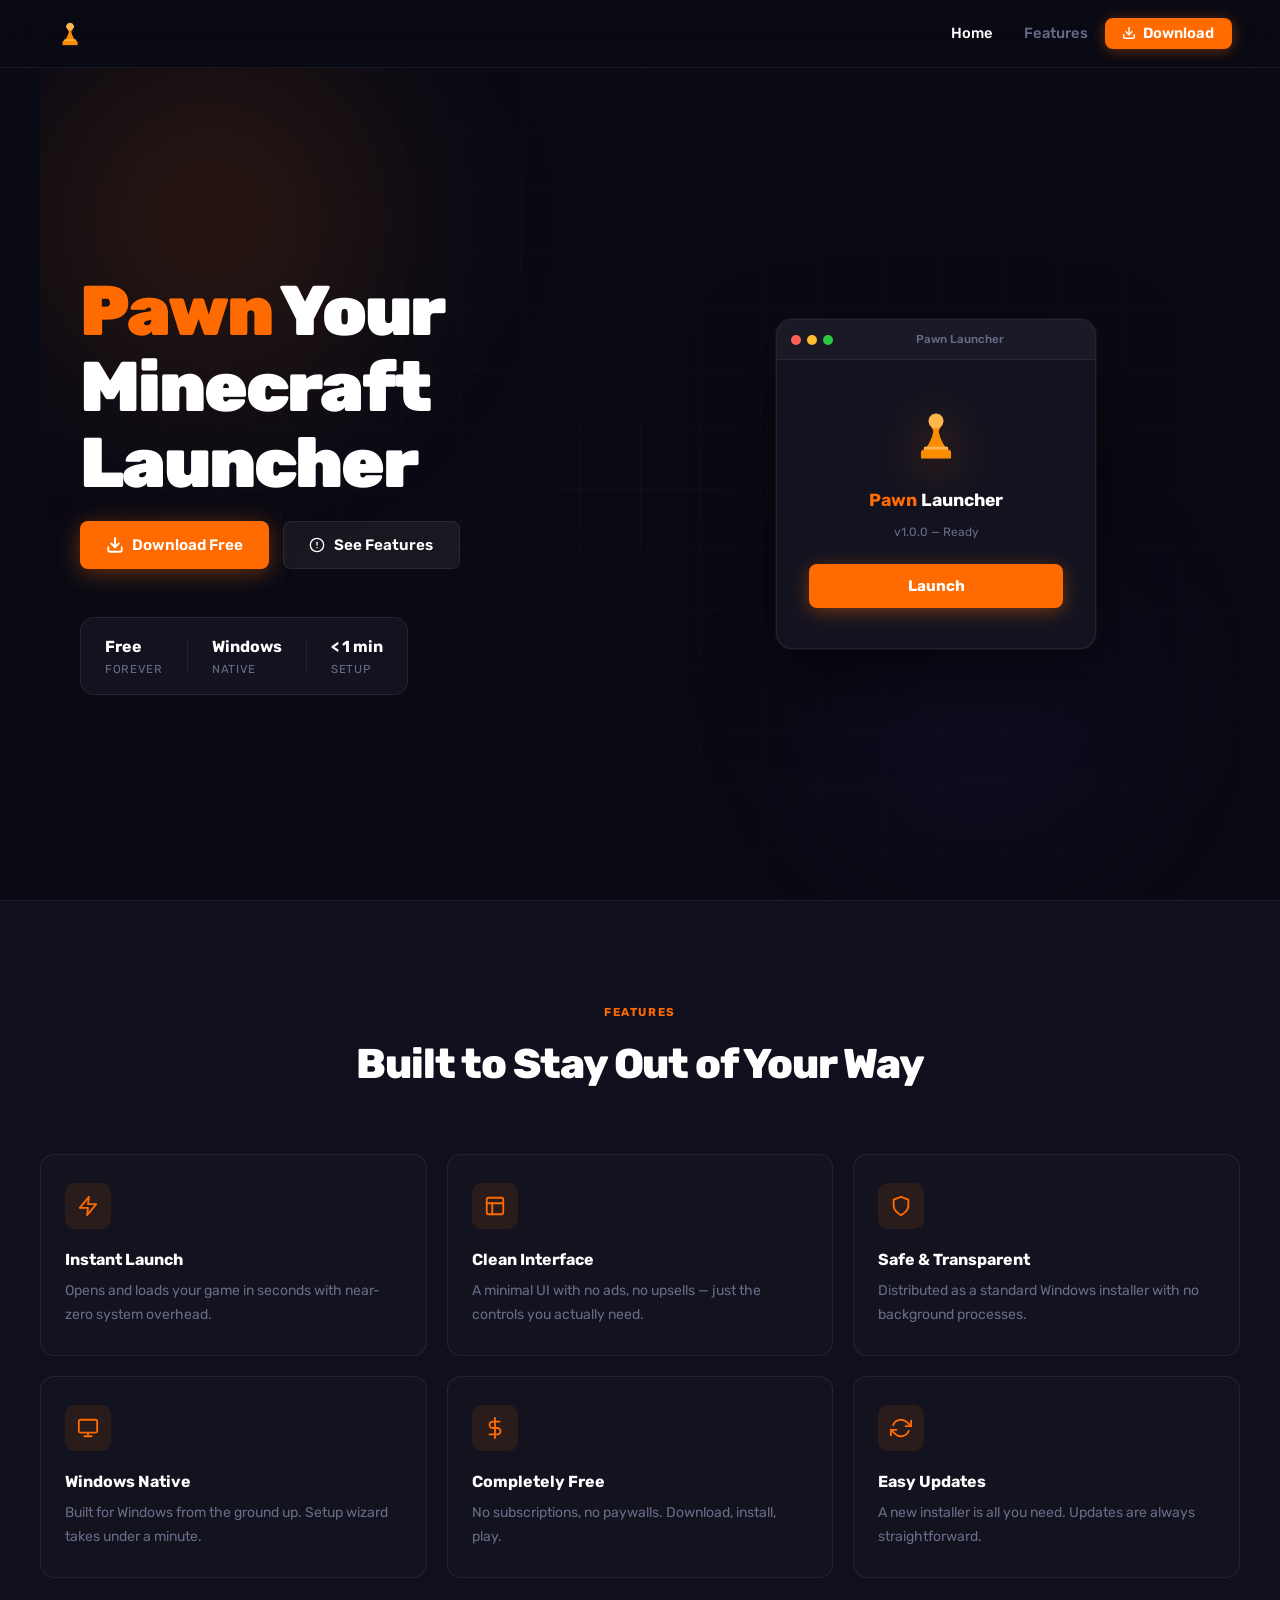
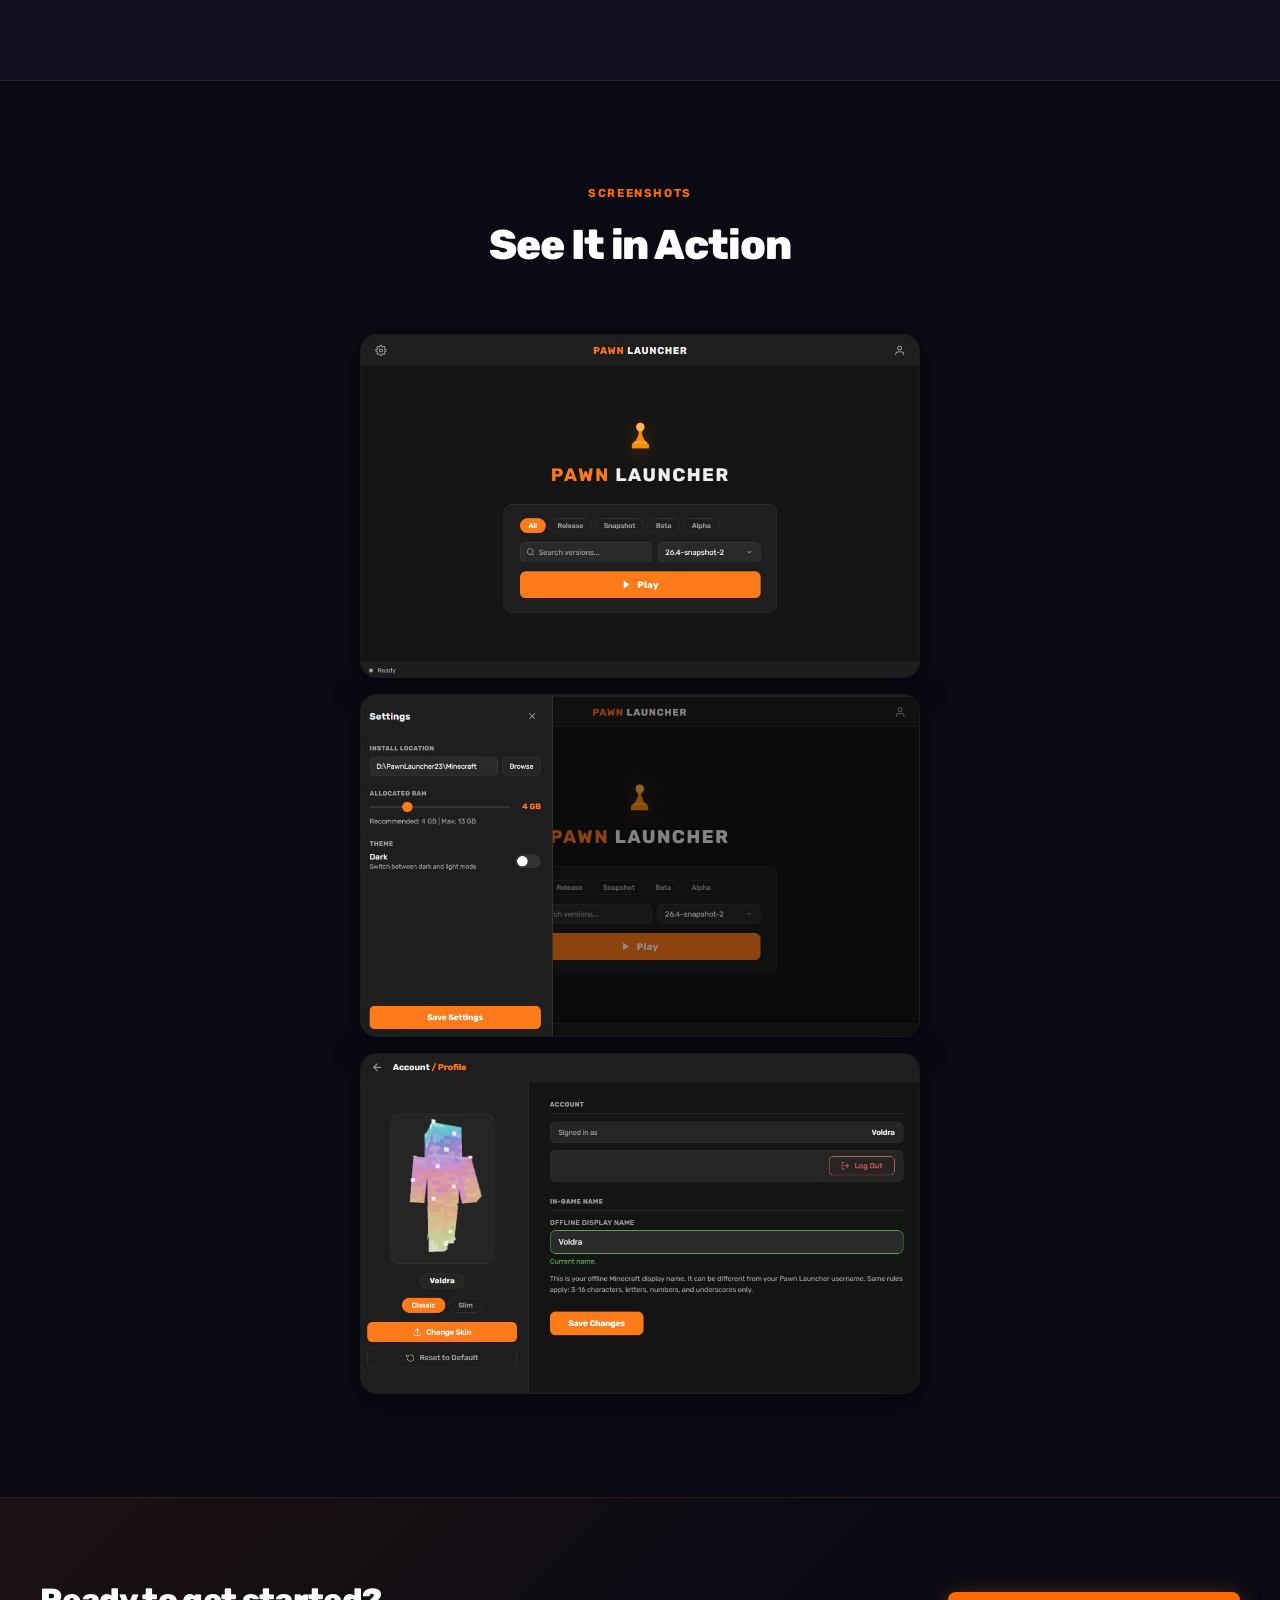
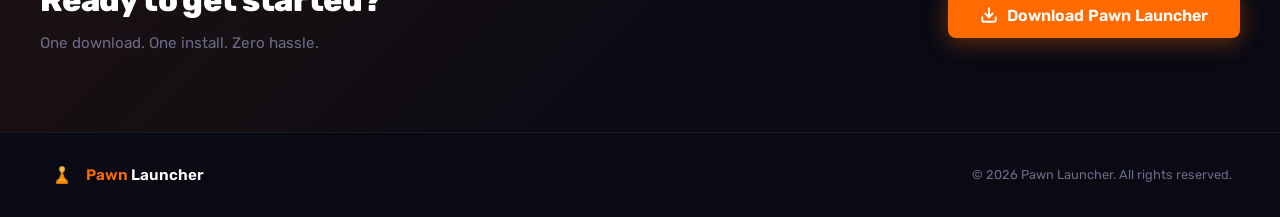
==== commit ed8bc963: "Add files via upload" ====
--- a/index.html
+++ b/index.html
@@ -1,133 +1,268 @@
-<!DOCTYPE html>
-<html lang="en">
-<head>
-  <meta charset="UTF-8" />
-  <meta name="viewport" content="width=device-width, initial-scale=1.0" />
-  <meta name="description" content="Pawn Launcher is a fast, lightweight Windows launcher with a clean interface, simple installation, and transparent download information." />
-  <title>Pawn Launcher — Fast Minecraft Launcher for Windows</title>
-  <link rel="icon" type="image/png" href="pawn.png" />
-  <link rel="preconnect" href="https://fonts.googleapis.com" />
-  <link rel="preconnect" href="https://fonts.gstatic.com" crossorigin />
-  <link href="https://fonts.googleapis.com/css2?family=Rubik:wght@400;500;600;700;900&display=swap" rel="stylesheet" />
-  <link rel="stylesheet" href="style.css" />
-  <!-- Google AdSense verification script: insert the approved script code here. -->
-</head>
-<body>
-  <a href="#main" class="skip-link">Skip to content</a>
-  <header>
-    <nav class="navbar" aria-label="Main navigation">
-      <div class="navbar__inner">
-        <a href="index.html" class="logo-link" data-home aria-label="Pawn Launcher — Home">
-          <img src="pawn.png" alt="" class="logo-img" width="38" height="38" aria-hidden="true" />
-          <span class="logo-text" aria-hidden="true"><span class="logo-pawn">Pawn</span><span class="logo-launcher">Launcher</span></span>
-        </a>
-        <button class="nav-toggle" aria-controls="nav-links" aria-expanded="false" aria-label="Toggle menu"><span></span><span></span><span></span></button>
-        <ul class="nav-links" id="nav-links" role="list">
-          <li><a href="index.html" class="active" aria-current="page">Home</a></li>
-          <li><a href="#features">Features</a></li>
-          <li><a href="#guide">Guide</a></li>
-          <li><a href="#about-panel" data-panel="about-panel">About</a></li>
-          <li><a href="#contact-panel" data-panel="contact-panel">Contact</a></li>
-          <li><a href="#privacy-panel" data-panel="privacy-panel">Privacy</a></li>
-          <li><a href="#terms-panel" data-panel="terms-panel">Terms</a></li>
-          <li><button class="nav-download-btn" id="open-download" aria-haspopup="dialog">Download</button></li>
-        </ul>
-      </div>
-    </nav>
-  </header>
-
-  <main id="main" class="page">
-    <section class="hero" aria-labelledby="hero-title">
-      <div class="hero__bg" aria-hidden="true"><div class="hero__orb hero__orb--1"></div><div class="hero__orb hero__orb--2"></div><div class="hero__grid"></div></div>
-      <div class="hero__content">
-        <p class="hero__eyebrow">A simpler way to start playing</p>
-        <h1 class="hero__title" id="hero-title"><span class="accent">Pawn</span> Your Minecraft Launcher</h1>
-        <p class="hero__subtitle">A fast, clean Windows launcher that gets you from desktop to game without the clutter.</p>
-        <div class="hero__actions">
-          <button class="btn btn--primary" id="hero-download-btn">Download Free</button>
-          <a href="#features" class="btn btn--ghost">Explore Features</a>
-        </div>
-        <div class="download-trust" aria-label="Download information">
-          <span class="download-trust__item"><strong>v1.0.0</strong> current release</span>
-          <span class="download-trust__item"><strong>17.4 MB</strong> installer</span>
-          <span class="trust-badge">✓ VirusTotal Verified</span>
-        </div>
-        <div class="hero__stats">
-          <div class="stat"><span class="stat__value">Free</span><span class="stat__label">Forever</span></div><div class="stat__divider" aria-hidden="true"></div>
-          <div class="stat"><span class="stat__value">Windows</span><span class="stat__label">Native</span></div><div class="stat__divider" aria-hidden="true"></div>
-          <div class="stat"><span class="stat__value">&lt; 1 min</span><span class="stat__label">Setup</span></div>
-        </div>
-      </div>
-      <div class="hero__visual" aria-hidden="true">
-        <div class="mockup"><div class="mockup__bar"><span class="mockup__dot"></span><span class="mockup__dot"></span><span class="mockup__dot"></span><span class="mockup__title">Pawn Launcher</span></div><div class="mockup__body"><img src="pawn.png" alt="" class="mockup__logo" width="64" height="64" /><p class="mockup__name"><span style="color:var(--orange)">Pawn</span> Launcher</p><p class="mockup__ver">v1.0.0 — Ready</p><div class="mockup__btn">Launch</div></div></div><div class="mockup__glow"></div>
-      </div>
-    </section>
-
-    <section id="features" class="features-section" aria-labelledby="features-title">
-      <div class="section-inner">
-        <div class="section-header"><p class="section__label">Features</p><h2 class="section__title" id="features-title">Built to Stay Out of Your Way</h2><p class="section__sub">Every part of Pawn Launcher is focused on a predictable, uncluttered path from opening the app to launching your game.</p></div>
-        <div class="features-grid">
-          <article class="feature-card"><div class="feature-card__icon">⚡</div><h3 class="feature-card__title">Instant Launch</h3><p class="feature-card__desc">Open the launcher and get into your game quickly.</p></article>
-          <article class="feature-card"><div class="feature-card__icon">▦</div><h3 class="feature-card__title">Clean Interface</h3><p class="feature-card__desc">Everything important is visible without distracting menus.</p></article>
-          <article class="feature-card"><div class="feature-card__icon">✓</div><h3 class="feature-card__title">Transparent Download</h3><p class="feature-card__desc">See the version, file size, and safety notice before downloading.</p></article>
-          <article class="feature-card"><div class="feature-card__icon">▣</div><h3 class="feature-card__title">Windows Native</h3><p class="feature-card__desc">A familiar installer made for modern 64-bit Windows.</p></article>
-          <article class="feature-card"><div class="feature-card__icon">$</div><h3 class="feature-card__title">Completely Free</h3><p class="feature-card__desc">No subscription, paywall, or hidden upgrade.</p></article>
-          <article class="feature-card"><div class="feature-card__icon">↻</div><h3 class="feature-card__title">Easy Updates</h3><p class="feature-card__desc">Download the latest installer whenever a new version arrives.</p></article>
-        </div>
-      </div>
-    </section>
-
-    <section id="guide" class="content-section" aria-labelledby="guide-title">
-      <div class="section-inner">
-        <div class="content-section__intro"><p class="section__label">Installation &amp; usage</p><h2 class="section__title" id="guide-title">Get Started in Three Steps</h2><p>Pawn Launcher is designed for a simple first run. Follow the guide below, then keep the launcher available whenever you want a quick route into your game.</p></div>
-        <div class="steps-grid">
-          <article class="step-card"><span class="step-card__number">1</span><h3>Download</h3><p>Save <strong>PawnLauncher_Setup.exe</strong> to your computer.</p></article>
-          <article class="step-card"><span class="step-card__number">2</span><h3>Install</h3><p>Run the setup wizard and follow the Windows prompts.</p></article>
-          <article class="step-card"><span class="step-card__number">3</span><h3>Launch</h3><p>Open Pawn Launcher and select Launch when ready.</p></article>
-        </div>
-      </div>
-    </section>
-
-    <section class="content-section content-section--alt" aria-labelledby="requirements-title">
-      <div class="section-inner">
-        <div class="content-section__intro"><p class="section__label">System requirements</p><h2 class="section__title" id="requirements-title">Runs Light</h2><p>Requirements for the launcher itself.</p></div>
-        <div class="requirements-table-wrap"><table class="requirements-table"><thead><tr><th>Component</th><th>Minimum</th><th>Recommended</th></tr></thead><tbody><tr><td>Operating system</td><td>Windows 10, 64-bit</td><td>Windows 11, 64-bit</td></tr><tr><td>Processor</td><td>Dual-core 2.0 GHz</td><td>Intel Core i3 / AMD Ryzen 3 or better</td></tr><tr><td>Memory</td><td>4 GB RAM</td><td>8 GB RAM</td></tr><tr><td>Storage</td><td>100 MB available space</td><td>250 MB available space</td></tr><tr><td>Internet</td><td>Required for download and online services</td><td>Stable broadband connection</td></tr></tbody></table></div>
-      </div>
-    </section>
-
-    <section class="content-section" aria-labelledby="faq-title">
-      <div class="section-inner"><div class="content-section__intro"><p class="section__label">FAQ</p><h2 class="section__title" id="faq-title">Quick Answers</h2></div>
-        <div class="faq-list">
-          <details class="faq-item"><summary>Is Pawn Launcher free to use?</summary><p class="faq-item__answer">Yes. The launcher is offered as a free Windows download. You can install and use it without a subscription or recurring payment.</p></details>
-          <details class="faq-item"><summary>Which operating systems are supported?</summary><p class="faq-item__answer">The current release is intended for 64-bit Windows 10 and Windows 11 systems. Older versions of Windows may not receive full support.</p></details>
-          <details class="faq-item"><summary>How large is the download?</summary><p class="faq-item__answer">The current installer is approximately 17.4 MB. Your browser may show a slightly different size because of download metadata or future release changes.</p></details>
-          <details class="faq-item"><summary>Does Pawn Launcher run in the background?</summary><p class="faq-item__answer">Pawn Launcher is intended to open when you need it and launch the selected game. Close it normally when you are finished.</p></details>
-          <details class="faq-item"><summary>What should I do if Windows shows a security warning?</summary><p class="faq-item__answer">Only continue if you downloaded the installer from the official website and trust the source. Check the file name and scan the installer with your preferred security tools before running it.</p></details>
-        </div>
-      </div>
-    </section>
-
-    <section class="screenshots-section" aria-labelledby="screenshots-title"><div class="section-inner"><div class="section-header"><p class="section__label">Screenshots</p><h2 class="section__title" id="screenshots-title">See It in Action</h2></div><div class="screenshots-grid"><figure class="screenshot-item"><img src="1.jpg" alt="Pawn Launcher screenshot 1" class="screenshot-img" loading="lazy" /></figure><figure class="screenshot-item"><img src="new.jpg" alt="Pawn Launcher screenshot 2" class="screenshot-img" loading="lazy" /></figure><figure class="screenshot-item"><img src="3.jpg" alt="Pawn Launcher screenshot 3" class="screenshot-img" loading="lazy" /></figure></div></div></section>
-    <section class="cta-strip" aria-labelledby="cta-title"><div class="cta-strip__inner"><div class="cta-strip__text"><h2 id="cta-title">Ready to get started?</h2><p>One download. One install. Zero hassle.</p></div><button class="btn btn--primary btn--lg" id="cta-download-btn">Download Pawn Launcher</button></div></section>
-  </main>
-
-  <footer role="contentinfo"><div class="footer__inner"><div class="footer__brand"><img src="pawn.png" alt="" width="28" height="28" aria-hidden="true" /><span><span style="color:var(--orange)">Pawn</span> Launcher</span></div><nav class="footer__links" aria-label="Footer navigation"><a href="#about-panel" data-panel="about-panel">About</a><a href="#contact-panel" data-panel="contact-panel">Contact</a><a href="#privacy-panel" data-panel="privacy-panel">Privacy</a><a href="#terms-panel" data-panel="terms-panel">Terms</a></nav><p class="footer__copy">&copy; 2026 Pawn Launcher. All rights reserved.</p></div></footer>
-
-  <div class="info-panel-overlay" id="info-panel-overlay" aria-hidden="true">
-    <section class="info-panel" role="dialog" aria-modal="true" aria-labelledby="info-panel-title" tabindex="-1">
-      <button class="info-panel__close" id="info-panel-close" aria-label="Close panel">×</button>
-      <p class="section__label" id="info-panel-label">Information</p>
-      <h2 class="info-panel__title" id="info-panel-title"></h2>
-      <div class="info-panel__content" id="info-panel-content"></div>
-    </section>
-  </div>
-
-  <template id="about-panel-template"><h3>A focused launcher</h3><p>Pawn Launcher keeps the path from desktop to game short, clear, and lightweight. No clutter, no subscription, just the tools you need.</p><h3>Our approach</h3><p>We prioritize fast startup, readable design, transparent downloads, and simple updates for Windows players.</p></template>
-  <template id="contact-panel-template"><h3>Need help?</h3><p>For feedback or installer support, email <a href="mailto:support@pawnlauncher.me">support@pawnlauncher.me</a>.</p><p>Please include your Windows version and a short description of the issue. Never send passwords or private security information.</p></template>
-  <template id="privacy-panel-template"><h3>Privacy at a glance</h3><p>We do not require an account to download Pawn Launcher. Contact messages include only the information you choose to send.</p><p>Cookies or advertising services may be used to operate and improve the site. You can manage cookies and personalized ads through your browser and Google Ads Settings.</p><p>Read the full <a href="privacy.html">Privacy Policy</a>.</p></template>
-  <template id="terms-panel-template"><h3>Before downloading</h3><p>Use the installer only on a compatible Windows device. Download it from this official website, keep Windows and antivirus software updated, and scan files before opening them.</p><p>By downloading, you accept the <a href="terms.html">Terms of Service &amp; Disclaimer</a>.</p></template>
-
-  <div class="modal-overlay" id="download-modal" role="dialog" aria-modal="true" aria-labelledby="modal-title" aria-hidden="true"><div class="modal" tabindex="-1"><button class="modal__close" id="modal-close" aria-label="Close download panel">×</button><img src="pawn.png" alt="" class="modal__logo" width="80" height="80" aria-hidden="true" /><h2 class="modal__title" id="modal-title">Download <span class="accent">Pawn</span> Launcher</h2><p class="modal__sub">Windows installer · v1.0.0 · 17.4 MB</p><label class="download-consent"><input type="checkbox" id="terms-consent" /><span>I have read and agree to the <a href="terms.html" target="_blank" rel="noopener">Terms of Service &amp; Disclaimer</a>.</span></label><a href="PawnLauncher_Setup.exe" download="PawnLauncher_Setup.exe" class="btn btn--primary btn--lg modal__dl-btn is-disabled" id="modal-download-link" aria-disabled="true">Agree to Terms to Download</a><div class="modal__meta"><span class="modal__tag">Windows</span><span class="modal__tag">✓ VirusTotal Verified</span></div></div></div>
-  <script src="script.js"></script><div id="page-transition" aria-hidden="true"></div>
-</body>
-</html>
+<!DOCTYPE html>
+<html lang="en">
+<head>
+  <meta charset="UTF-8" />
+  <meta name="viewport" content="width=device-width, initial-scale=1.0" />
+  <meta name="description" content="Pawn Launcher — fast, lightweight game launcher for Windows. Download free." />
+  <title>Pawn Launcher</title>
+  <link rel="icon" type="image/png" href="pawn.png" />
+  <link rel="preconnect" href="https://fonts.googleapis.com" />
+  <link rel="preconnect" href="https://fonts.gstatic.com" crossorigin />
+  <link href="https://fonts.googleapis.com/css2?family=Rubik:wght@400;500;600;700;900&display=swap" rel="stylesheet" />
+  <link rel="stylesheet" href="style.css" />
+</head>
+<body>
+
+  <a href="#main" class="skip-link">Skip to content</a>
+
+  <!-- ══════════════ NAVBAR ══════════════ -->
+  <header>
+    <nav class="navbar" aria-label="Main navigation">
+      <div class="navbar__inner">
+
+        <a href="#" class="logo-link" data-home aria-label="Pawn Launcher — Home">
+          <img src="pawn.png" alt="" class="logo-img" width="38" height="38" aria-hidden="true" />
+          <span class="logo-text" aria-hidden="true">
+            <span class="logo-pawn">Pawn</span><span class="logo-launcher">Launcher</span>
+          </span>
+        </a>
+
+        <button class="nav-toggle" aria-controls="nav-links" aria-expanded="false" aria-label="Toggle menu">
+          <span></span><span></span><span></span>
+        </button>
+
+        <ul class="nav-links" id="nav-links" role="list">
+          <li><a href="index.html" class="active" aria-current="page">Home</a></li>
+          <li><a href="#features">Features</a></li>
+          <li>
+            <button class="nav-download-btn" id="open-download" aria-haspopup="dialog">
+              <svg width="14" height="14" viewBox="0 0 24 24" fill="none" stroke="currentColor" stroke-width="2.5" stroke-linecap="round" stroke-linejoin="round" aria-hidden="true"><path d="M21 15v4a2 2 0 0 1-2 2H5a2 2 0 0 1-2-2v-4"/><polyline points="7 10 12 15 17 10"/><line x1="12" y1="15" x2="12" y2="3"/></svg>
+              Download
+            </button>
+          </li>
+        </ul>
+
+      </div>
+    </nav>
+  </header>
+
+  <!-- ══════════════ MAIN ══════════════ -->
+  <main id="main" class="page">
+
+    <!-- HERO -->
+    <section class="hero" aria-labelledby="hero-title">
+      <div class="hero__bg" aria-hidden="true">
+        <div class="hero__orb hero__orb--1"></div>
+        <div class="hero__orb hero__orb--2"></div>
+        <div class="hero__grid"></div>
+      </div>
+
+      <div class="hero__content">
+        <h1 class="hero__title" id="hero-title">
+          <span class="accent">Pawn</span> Your Minecraft Launcher
+        </h1>
+
+        <div class="hero__actions">
+          <button class="btn btn--primary" id="hero-download-btn">
+            <svg width="18" height="18" viewBox="0 0 24 24" fill="none" stroke="currentColor" stroke-width="2.5" stroke-linecap="round" stroke-linejoin="round" aria-hidden="true"><path d="M21 15v4a2 2 0 0 1-2 2H5a2 2 0 0 1-2-2v-4"/><polyline points="7 10 12 15 17 10"/><line x1="12" y1="15" x2="12" y2="3"/></svg>
+            Download Free
+          </button>
+          <a href="#features" class="btn btn--ghost">
+            <svg width="16" height="16" viewBox="0 0 24 24" fill="none" stroke="currentColor" stroke-width="2" stroke-linecap="round" stroke-linejoin="round" aria-hidden="true"><circle cx="12" cy="12" r="10"/><line x1="12" y1="8" x2="12" y2="12"/><line x1="12" y1="16" x2="12.01" y2="16"/></svg>
+            See Features
+          </a>
+        </div>
+
+        <div class="hero__stats">
+          <div class="stat">
+            <span class="stat__value">Free</span>
+            <span class="stat__label">Forever</span>
+          </div>
+          <div class="stat__divider" aria-hidden="true"></div>
+          <div class="stat">
+            <span class="stat__value">Windows</span>
+            <span class="stat__label">Native</span>
+          </div>
+          <div class="stat__divider" aria-hidden="true"></div>
+          <div class="stat">
+            <span class="stat__value">&lt; 1 min</span>
+            <span class="stat__label">Setup</span>
+          </div>
+        </div>
+      </div>
+
+      <div class="hero__visual" aria-hidden="true">
+        <div class="mockup">
+          <div class="mockup__bar">
+            <span class="mockup__dot"></span>
+            <span class="mockup__dot"></span>
+            <span class="mockup__dot"></span>
+            <span class="mockup__title">Pawn Launcher</span>
+          </div>
+          <div class="mockup__body">
+            <img src="pawn.png" alt="" class="mockup__logo" width="64" height="64" />
+            <p class="mockup__name"><span style="color:var(--orange)">Pawn</span> Launcher</p>
+            <p class="mockup__ver">v1.0.0 — Ready</p>
+            <div class="mockup__btn">Launch</div>
+          </div>
+        </div>
+        <div class="mockup__glow" aria-hidden="true"></div>
+      </div>
+    </section>
+
+    <!-- FEATURES -->
+    <section id="features" class="features-section" aria-labelledby="features-title">
+      <div class="section-inner">
+        <div class="section-header">
+          <p class="section__label">Features</p>
+          <h2 class="section__title" id="features-title">Built to Stay Out of Your Way</h2>
+
+        </div>
+
+        <div class="features-grid">
+
+          <div class="feature-card">
+            <div class="feature-card__icon">
+              <svg width="22" height="22" viewBox="0 0 24 24" fill="none" stroke="currentColor" stroke-width="2" stroke-linecap="round" stroke-linejoin="round" aria-hidden="true"><polygon points="13 2 3 14 12 14 11 22 21 10 12 10 13 2"/></svg>
+            </div>
+            <h3 class="feature-card__title">Instant Launch</h3>
+            <p class="feature-card__desc">Opens and loads your game in seconds with near-zero system overhead.</p>
+          </div>
+
+          <div class="feature-card">
+            <div class="feature-card__icon">
+              <svg width="22" height="22" viewBox="0 0 24 24" fill="none" stroke="currentColor" stroke-width="2" stroke-linecap="round" stroke-linejoin="round" aria-hidden="true"><rect x="3" y="3" width="18" height="18" rx="2" ry="2"/><line x1="3" y1="9" x2="21" y2="9"/><line x1="9" y1="21" x2="9" y2="9"/></svg>
+            </div>
+            <h3 class="feature-card__title">Clean Interface</h3>
+            <p class="feature-card__desc">A minimal UI with no ads, no upsells — just the controls you actually need.</p>
+          </div>
+
+          <div class="feature-card">
+            <div class="feature-card__icon">
+              <svg width="22" height="22" viewBox="0 0 24 24" fill="none" stroke="currentColor" stroke-width="2" stroke-linecap="round" stroke-linejoin="round" aria-hidden="true"><path d="M12 22s8-4 8-10V5l-8-3-8 3v7c0 6 8 10 8 10z"/></svg>
+            </div>
+            <h3 class="feature-card__title">Safe &amp; Transparent</h3>
+            <p class="feature-card__desc">Distributed as a standard Windows installer with no background processes.</p>
+          </div>
+
+          <div class="feature-card">
+            <div class="feature-card__icon">
+              <svg width="22" height="22" viewBox="0 0 24 24" fill="none" stroke="currentColor" stroke-width="2" stroke-linecap="round" stroke-linejoin="round" aria-hidden="true"><rect x="2" y="3" width="20" height="14" rx="2" ry="2"/><line x1="8" y1="21" x2="16" y2="21"/><line x1="12" y1="17" x2="12" y2="21"/></svg>
+            </div>
+            <h3 class="feature-card__title">Windows Native</h3>
+            <p class="feature-card__desc">Built for Windows from the ground up. Setup wizard takes under a minute.</p>
+          </div>
+
+          <div class="feature-card">
+            <div class="feature-card__icon">
+              <svg width="22" height="22" viewBox="0 0 24 24" fill="none" stroke="currentColor" stroke-width="2" stroke-linecap="round" stroke-linejoin="round" aria-hidden="true"><line x1="12" y1="1" x2="12" y2="23"/><path d="M17 5H9.5a3.5 3.5 0 0 0 0 7h5a3.5 3.5 0 0 1 0 7H6"/></svg>
+            </div>
+            <h3 class="feature-card__title">Completely Free</h3>
+            <p class="feature-card__desc">No subscriptions, no paywalls. Download, install, play.</p>
+          </div>
+
+          <div class="feature-card">
+            <div class="feature-card__icon">
+              <svg width="22" height="22" viewBox="0 0 24 24" fill="none" stroke="currentColor" stroke-width="2" stroke-linecap="round" stroke-linejoin="round" aria-hidden="true"><polyline points="23 4 23 10 17 10"/><polyline points="1 20 1 14 7 14"/><path d="M3.51 9a9 9 0 0 1 14.85-3.36L23 10M1 14l4.64 4.36A9 9 0 0 0 20.49 15"/></svg>
+            </div>
+            <h3 class="feature-card__title">Easy Updates</h3>
+            <p class="feature-card__desc">A new installer is all you need. Updates are always straightforward.</p>
+          </div>
+
+        </div>
+      </div>
+    </section>
+
+    <!-- SCREENSHOTS -->
+    <section id="screenshots" class="screenshots-section" aria-labelledby="screenshots-title">
+      <div class="section-inner">
+        <div class="section-header">
+          <p class="section__label">Screenshots</p>
+          <h2 class="section__title" id="screenshots-title">See It in Action</h2>
+        </div>
+        <div class="screenshots-grid">
+          <figure class="screenshot-item">
+            <img src="1.jpg" alt="Pawn Launcher screenshot 1" class="screenshot-img" loading="lazy" />
+          </figure>
+          <figure class="screenshot-item">
+            <img src="new.jpg" alt="Pawn Launcher screenshot 2" class="screenshot-img" loading="lazy" />
+          </figure>
+          <figure class="screenshot-item">
+            <img src="3.jpg" alt="Pawn Launcher screenshot 3" class="screenshot-img" loading="lazy" />
+          </figure>
+        </div>
+      </div>
+    </section>
+
+    <!-- CTA STRIP -->
+    <section class="cta-strip" aria-labelledby="cta-title">
+      <div class="cta-strip__inner">
+        <div class="cta-strip__text">
+          <h2 id="cta-title">Ready to get started?</h2>
+          <p>One download. One install. Zero hassle.</p>
+        </div>
+        <button class="btn btn--primary btn--lg" id="cta-download-btn">
+          <svg width="18" height="18" viewBox="0 0 24 24" fill="none" stroke="currentColor" stroke-width="2.5" stroke-linecap="round" stroke-linejoin="round" aria-hidden="true"><path d="M21 15v4a2 2 0 0 1-2 2H5a2 2 0 0 1-2-2v-4"/><polyline points="7 10 12 15 17 10"/><line x1="12" y1="15" x2="12" y2="3"/></svg>
+          Download Pawn Launcher
+        </button>
+      </div>
+    </section>
+
+  </main>
+
+  <!-- ══════════════ FOOTER ══════════════ -->
+  <footer role="contentinfo">
+    <div class="footer__inner">
+      <div class="footer__brand">
+        <img src="pawn.png" alt="" width="28" height="28" aria-hidden="true" />
+        <span><span style="color:var(--orange)">Pawn</span> Launcher</span>
+      </div>
+      <p class="footer__copy">&copy; 2026 Pawn Launcher. All rights reserved.</p>
+    </div>
+  </footer>
+
+  <!-- ══════════════ DOWNLOAD MODAL ══════════════ -->
+  <div
+    class="modal-overlay"
+    id="download-modal"
+    role="dialog"
+    aria-modal="true"
+    aria-labelledby="modal-title"
+    aria-hidden="true"
+  >
+    <div class="modal" tabindex="-1">
+      <button class="modal__close" id="modal-close" aria-label="Close download panel">
+        <svg width="20" height="20" viewBox="0 0 24 24" fill="none" stroke="currentColor" stroke-width="2.5" stroke-linecap="round" stroke-linejoin="round" aria-hidden="true"><line x1="18" y1="6" x2="6" y2="18"/><line x1="6" y1="6" x2="18" y2="18"/></svg>
+      </button>
+
+      <img src="pawn.png" alt="" class="modal__logo" width="80" height="80" aria-hidden="true" />
+
+      <h2 class="modal__title" id="modal-title">
+        Download <span class="accent">Pawn</span> Launcher Now!
+      </h2>
+
+      <a
+        href="PawnLauncher_Setup.exe"
+        download="PawnLauncher_Setup.exe"
+        class="btn btn--primary btn--lg modal__dl-btn"
+        aria-label="Download PawnLauncher_Setup.exe for Windows"
+      >
+        <svg width="20" height="20" viewBox="0 0 24 24" fill="none" stroke="currentColor" stroke-width="2.5" stroke-linecap="round" stroke-linejoin="round" aria-hidden="true"><path d="M21 15v4a2 2 0 0 1-2 2H5a2 2 0 0 1-2-2v-4"/><polyline points="7 10 12 15 17 10"/><line x1="12" y1="15" x2="12" y2="3"/></svg>
+        Download Pawn Launcher
+      </a>
+
+      <div class="modal__meta">
+        <span class="modal__tag">
+          <svg width="12" height="12" viewBox="0 0 24 24" fill="none" stroke="currentColor" stroke-width="2" stroke-linecap="round" stroke-linejoin="round" aria-hidden="true"><rect x="2" y="3" width="20" height="14" rx="2" ry="2"/><line x1="8" y1="21" x2="16" y2="21"/><line x1="12" y1="17" x2="12" y2="21"/></svg>
+          Windows
+        </span>
+      </div>
+    </div>
+  </div>
+
+  <script src="script.js"></script>
+
+  <!-- Page transition overlay -->
+  <div id="page-transition" aria-hidden="true"></div>
+</body>
+</html>
--- a/style.css
+++ b/style.css
@@ -37,21 +37,6 @@
   -webkit-font-smoothing: antialiased;
 }
 
-body:has(.pointer-aura) { cursor: default; }
-
-.scroll-progress {
-  position: fixed;
-  top: 0;
-  left: 0;
-  width: 0;
-  height: 3px;
-  z-index: 10001;
-  pointer-events: none;
-  background: linear-gradient(90deg, var(--orange-dark), var(--orange-light), #ffd0a8);
-  box-shadow: 0 0 12px var(--orange-glow);
-  transition: width 0.08s linear;
-}
-
 img { max-width: 100%; display: block; }
 a { color: inherit; text-decoration: none; }
 button { font-family: inherit; }
@@ -751,38 +736,6 @@
   line-height: 1.65;
 }
 
-.download-consent {
-  display: flex;
-  align-items: flex-start;
-  gap: 0.65rem;
-  margin: 0 auto 1rem;
-  max-width: 360px;
-  color: var(--muted);
-  font-size: 0.78rem;
-  line-height: 1.55;
-  text-align: left;
-}
-.download-consent input {
-  width: 17px;
-  height: 17px;
-  flex: 0 0 auto;
-  margin-top: 1px;
-  accent-color: var(--orange);
-}
-.download-consent a {
-  color: var(--orange-light);
-  text-decoration: underline;
-  text-underline-offset: 2px;
-}
-.modal__dl-btn.is-disabled {
-  background: rgba(255,255,255,0.1);
-  color: var(--muted);
-  box-shadow: none;
-  cursor: not-allowed;
-  pointer-events: none;
-}
-.modal__dl-btn:not(.is-disabled) { cursor: pointer; }
-
 .modal__dl-btn {
   width: 100%;
   justify-content: center;
@@ -831,7 +784,7 @@
   .cta-strip__inner { flex-direction: column; text-align: center; }
 }
 
-@media (max-width: 820px) {
+@media (max-width: 640px) {
   .nav-toggle { display: flex; }
   .nav-links {
     position: fixed;
@@ -853,9 +806,6 @@
   .nav-links a { padding: 0.7rem 0.9rem; font-size: 0.95rem; }
   .nav-links li:last-child { margin-top: 0.25rem; }
   .nav-download-btn { width: 100%; justify-content: center; padding: 0.65rem 1rem; }
-}
-
-@media (max-width: 640px) {
   .features-grid { grid-template-columns: 1fr; }
   .hero__stats   { flex-direction: column; gap: 0.75rem; }
   .stat__divider { width: 100%; height: 1px; }
@@ -930,263 +880,3 @@
   opacity: 1;
   pointer-events: auto;
 }
-
-/* ════════════════════════════════════════════
-   MOTION
-═══════════════════════════════════════════════ */
-.pointer-aura {
-  position: fixed;
-  top: -10px;
-  left: -10px;
-  width: 20px;
-  height: 20px;
-  border-radius: 50%;
-  pointer-events: none;
-  z-index: 10000;
-  opacity: 0;
-  background: rgba(255, 107, 0, 0.42);
-  box-shadow:
-    0 0 16px rgba(255, 107, 0, 0.48),
-    0 0 42px rgba(255, 107, 0, 0.2);
-  transform: translate3d(-100px, -100px, 0);
-  transition: opacity 0.35s var(--ease), width 0.25s var(--ease), height 0.25s var(--ease);
-  will-change: transform;
-}
-.pointer-aura.is-visible { opacity: 0.82; }
-body:has(button:hover) .pointer-aura,
-body:has(a:hover) .pointer-aura { width: 30px; height: 30px; opacity: 0.95; }
-
-.reveal-item {
-  opacity: 0;
-  transform: translateY(22px);
-  transition:
-    opacity 0.7s var(--ease) var(--reveal-delay, 0ms),
-    transform 0.7s var(--ease) var(--reveal-delay, 0ms);
-}
-.reveal-item.is-visible { opacity: 1; transform: translateY(0); }
-.hero__visual.reveal-item { transform: translate3d(24px, 12px, 0); }
-.hero__visual.reveal-item.is-visible { transform: translate3d(0, 0, 0); }
-.mockup { animation: mockup-breathe 6s ease-in-out infinite; }
-@keyframes mockup-breathe {
-  0%, 100% { transform: translateY(0) rotate(0deg); }
-  50% { transform: translateY(-7px) rotate(0.5deg); }
-}
-
-@media (prefers-reduced-motion: reduce) {
-  html { scroll-behavior: auto; }
-  *, *::before, *::after {
-    animation-duration: 0.01ms !important;
-    animation-iteration-count: 1 !important;
-    scroll-behavior: auto !important;
-    transition-duration: 0.01ms !important;
-  }
-}
-
-/* ════════════════════════════════════════════
-   RICH CONTENT & INFORMATION PAGES
-═══════════════════════════════════════════════ */
-.hero__eyebrow { margin-top: 0; }
-
-.download-trust {
-  display: flex;
-  align-items: center;
-  flex-wrap: wrap;
-  gap: 0.55rem 0.85rem;
-  margin-top: -1.75rem;
-  margin-bottom: 2rem;
-  color: var(--muted);
-  font-size: 0.78rem;
-}
-.download-trust__item { display: inline-flex; align-items: center; gap: 0.35rem; }
-.download-trust__item strong { color: var(--white); font-weight: 600; }
-.trust-badge {
-  display: inline-flex;
-  align-items: center;
-  gap: 0.35rem;
-  padding: 0.28rem 0.65rem;
-  border: 1px solid rgba(70, 190, 120, 0.35);
-  border-radius: 100px;
-  background: rgba(70, 190, 120, 0.1);
-  color: #8ee6b2;
-  font-weight: 600;
-}
-
-.content-section {
-  padding: clamp(4rem, 8vw, 7rem) clamp(1.5rem, 5vw, 2.5rem);
-  background: var(--bg);
-}
-.content-section--alt { background: var(--bg-2); border-block: 1px solid var(--border); }
-.content-section__intro {
-  max-width: 720px;
-  margin: 0 auto 3rem;
-  text-align: center;
-}
-.content-section__intro p,
-.prose p { color: var(--muted); line-height: 1.8; }
-.prose { max-width: 850px; margin: 0 auto; }
-.prose h2 { margin: 2.4rem 0 0.75rem; font-size: 1.45rem; }
-.prose h3 { margin: 1.7rem 0 0.55rem; font-size: 1.05rem; color: var(--orange-light); }
-.prose p { margin-bottom: 1rem; }
-.prose ul { color: var(--muted); margin: 0 0 1.25rem 1.25rem; line-height: 1.8; }
-.prose a { color: var(--orange-light); text-decoration: underline; text-underline-offset: 3px; }
-
-.steps-grid {
-  display: grid;
-  grid-template-columns: repeat(3, 1fr);
-  gap: 1.25rem;
-}
-.step-card {
-  position: relative;
-  padding: 1.75rem 1.5rem;
-  background: var(--bg-card);
-  border: 1px solid var(--border);
-  border-radius: var(--radius);
-}
-.step-card__number {
-  display: inline-flex;
-  align-items: center;
-  justify-content: center;
-  width: 34px;
-  height: 34px;
-  margin-bottom: 1rem;
-  border-radius: 50%;
-  background: rgba(255,107,0,0.14);
-  color: var(--orange);
-  font-weight: 800;
-}
-.step-card h3 { margin-bottom: 0.45rem; font-size: 1rem; }
-.step-card p { color: var(--muted); font-size: 0.9rem; line-height: 1.7; }
-
-.requirements-table-wrap { overflow-x: auto; border: 1px solid var(--border); border-radius: var(--radius); }
-.requirements-table { width: 100%; min-width: 600px; border-collapse: collapse; background: var(--bg-card); }
-.requirements-table th,
-.requirements-table td { padding: 1rem 1.15rem; text-align: left; border-bottom: 1px solid var(--border); }
-.requirements-table th { color: var(--orange-light); font-size: 0.82rem; letter-spacing: 0.06em; text-transform: uppercase; }
-.requirements-table td { color: var(--muted); font-size: 0.9rem; }
-.requirements-table td:first-child { color: var(--white); font-weight: 600; }
-.requirements-table tr:last-child td { border-bottom: 0; }
-
-.faq-list { max-width: 850px; margin: 0 auto; }
-.faq-item { border-bottom: 1px solid var(--border); }
-.faq-item:first-child { border-top: 1px solid var(--border); }
-.faq-item summary {
-  display: flex;
-  justify-content: space-between;
-  gap: 1rem;
-  padding: 1.25rem 0;
-  cursor: pointer;
-  list-style: none;
-  font-weight: 600;
-}
-.faq-item summary::-webkit-details-marker { display: none; }
-.faq-item summary::after { content: '+'; color: var(--orange); font-size: 1.35rem; line-height: 1; }
-.faq-item[open] summary::after { content: '−'; }
-.faq-item__answer { max-width: 740px; padding: 0 2rem 1.25rem 0; color: var(--muted); line-height: 1.75; }
-
-.page-hero {
-  padding: clamp(7rem, 12vw, 10rem) clamp(1.5rem, 5vw, 2.5rem) 4rem;
-  background: radial-gradient(circle at 50% 0, rgba(255,107,0,0.14), transparent 55%), var(--bg);
-  text-align: center;
-}
-.page-hero .section__title { margin-bottom: 0.75rem; }
-.page-hero p { max-width: 650px; margin: 0 auto; color: var(--muted); line-height: 1.8; }
-
-.form-card {
-  max-width: 760px;
-  margin: 0 auto;
-  padding: clamp(1.5rem, 4vw, 2.5rem);
-  background: var(--bg-card);
-  border: 1px solid var(--border);
-  border-radius: var(--radius);
-}
-.form-grid { display: grid; grid-template-columns: repeat(2, 1fr); gap: 1rem; }
-.form-field { display: flex; flex-direction: column; gap: 0.4rem; margin-bottom: 1rem; }
-.form-field--full { grid-column: 1 / -1; }
-.form-field label { font-size: 0.85rem; font-weight: 600; }
-.form-field input,
-.form-field textarea {
-  width: 100%;
-  border: 1px solid var(--border);
-  border-radius: var(--radius-sm);
-  padding: 0.8rem 0.9rem;
-  background: rgba(255,255,255,0.04);
-  color: var(--white);
-  font: inherit;
-}
-.form-field textarea { min-height: 150px; resize: vertical; }
-.form-field input:focus,
-.form-field textarea:focus { outline: 2px solid var(--orange); outline-offset: 1px; border-color: var(--orange); }
-.form-note { margin-top: 1rem; color: var(--muted); font-size: 0.8rem; line-height: 1.6; }
-.contact-details { display: grid; grid-template-columns: repeat(3, 1fr); gap: 1rem; max-width: 850px; margin: 0 auto 2rem; }
-.contact-detail { padding: 1.25rem; background: var(--bg-card); border: 1px solid var(--border); border-radius: var(--radius); }
-.contact-detail strong { display: block; margin-bottom: 0.3rem; color: var(--white); }
-.contact-detail span { color: var(--muted); font-size: 0.88rem; }
-
-.footer__links { display: flex; flex-wrap: wrap; gap: 0.85rem 1.1rem; color: var(--muted); font-size: 0.8rem; }
-.footer__links a:hover { color: var(--white); }
-
-/* ════════════════════════════════════════════
-   SINGLE-PAGE INFO PANELS
-═══════════════════════════════════════════════ */
-.info-panel-overlay {
-  position: fixed;
-  inset: 0;
-  z-index: 600;
-  display: flex;
-  align-items: center;
-  justify-content: center;
-  padding: 1rem;
-  background: rgba(4, 4, 12, 0.78);
-  backdrop-filter: blur(12px);
-  opacity: 0;
-  pointer-events: none;
-  transition: opacity 0.3s var(--ease);
-}
-.info-panel-overlay.is-open { opacity: 1; pointer-events: auto; }
-.info-panel {
-  position: relative;
-  width: min(680px, 100%);
-  max-height: min(720px, calc(100vh - 2rem));
-  overflow-y: auto;
-  padding: clamp(2rem, 5vw, 3.5rem);
-  background: linear-gradient(145deg, #191928, var(--bg-card));
-  border: 1px solid rgba(255,107,0,0.28);
-  border-radius: 22px;
-  box-shadow: 0 30px 100px rgba(0,0,0,0.7), 0 0 70px rgba(255,107,0,0.12);
-  transform: translateY(24px) scale(0.96);
-  opacity: 0;
-  transition: transform 0.35s var(--ease), opacity 0.35s var(--ease);
-}
-.info-panel-overlay.is-open .info-panel { transform: translateY(0) scale(1); opacity: 1; }
-.info-panel__close {
-  position: absolute;
-  top: 1rem;
-  right: 1rem;
-  width: 36px;
-  height: 36px;
-  border: 1px solid var(--border);
-  border-radius: 50%;
-  background: rgba(255,255,255,0.06);
-  color: var(--white);
-  font-size: 1.5rem;
-  line-height: 1;
-  cursor: pointer;
-  transition: background var(--t), transform var(--t);
-}
-.info-panel__close:hover { background: var(--orange); transform: rotate(90deg); }
-.info-panel__title { margin-bottom: 1.5rem; font-size: clamp(1.8rem, 4vw, 2.5rem); }
-.info-panel__content h3 { margin: 1.4rem 0 0.45rem; color: var(--orange-light); font-size: 1rem; }
-.info-panel__content h3:first-child { margin-top: 0; }
-.info-panel__content p { color: var(--muted); line-height: 1.8; }
-.info-panel__content p + p { margin-top: 1rem; }
-.info-panel__content a { color: var(--orange-light); text-decoration: underline; text-underline-offset: 3px; }
-
-@media (max-width: 900px) {
-  .steps-grid { grid-template-columns: 1fr; }
-  .contact-details { grid-template-columns: 1fr; }
-}
-@media (max-width: 640px) {
-  .form-grid { grid-template-columns: 1fr; }
-  .form-field--full { grid-column: auto; }
-  .download-trust { justify-content: center; margin-top: 0; }
-}
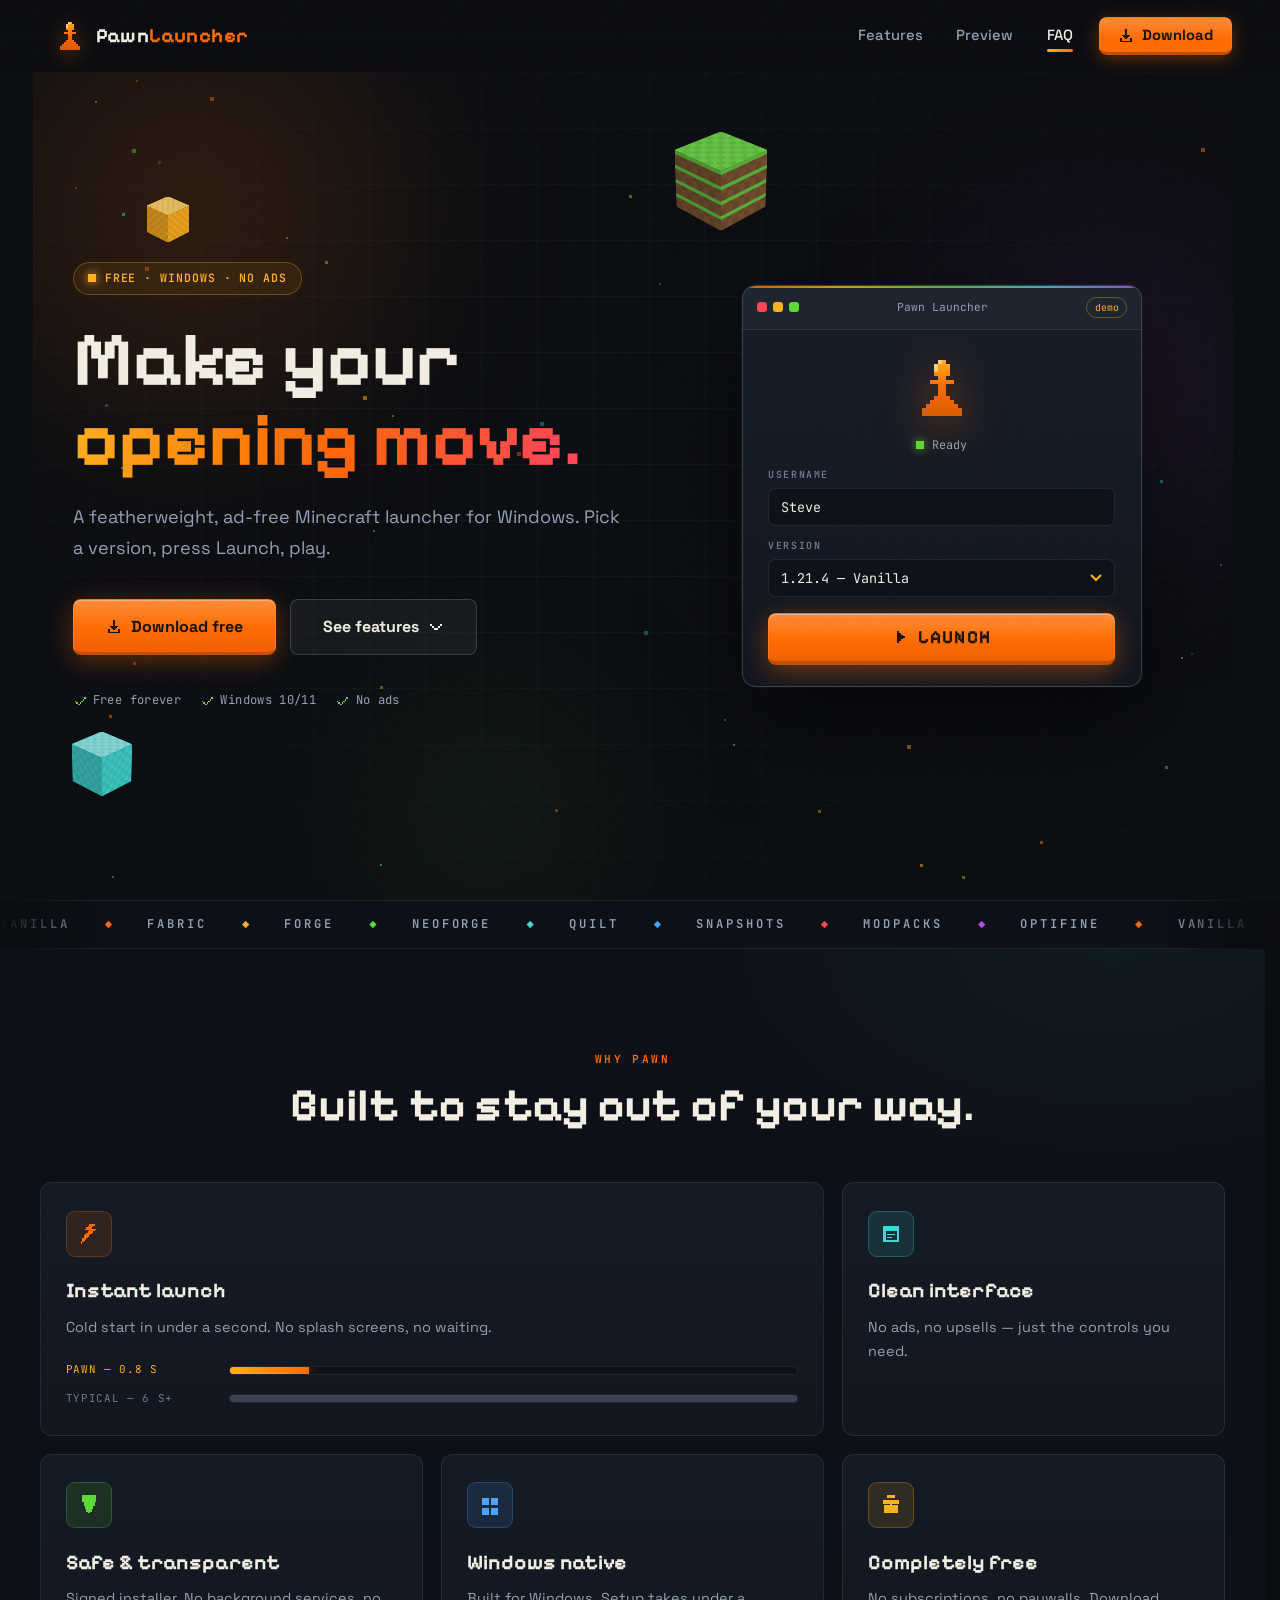
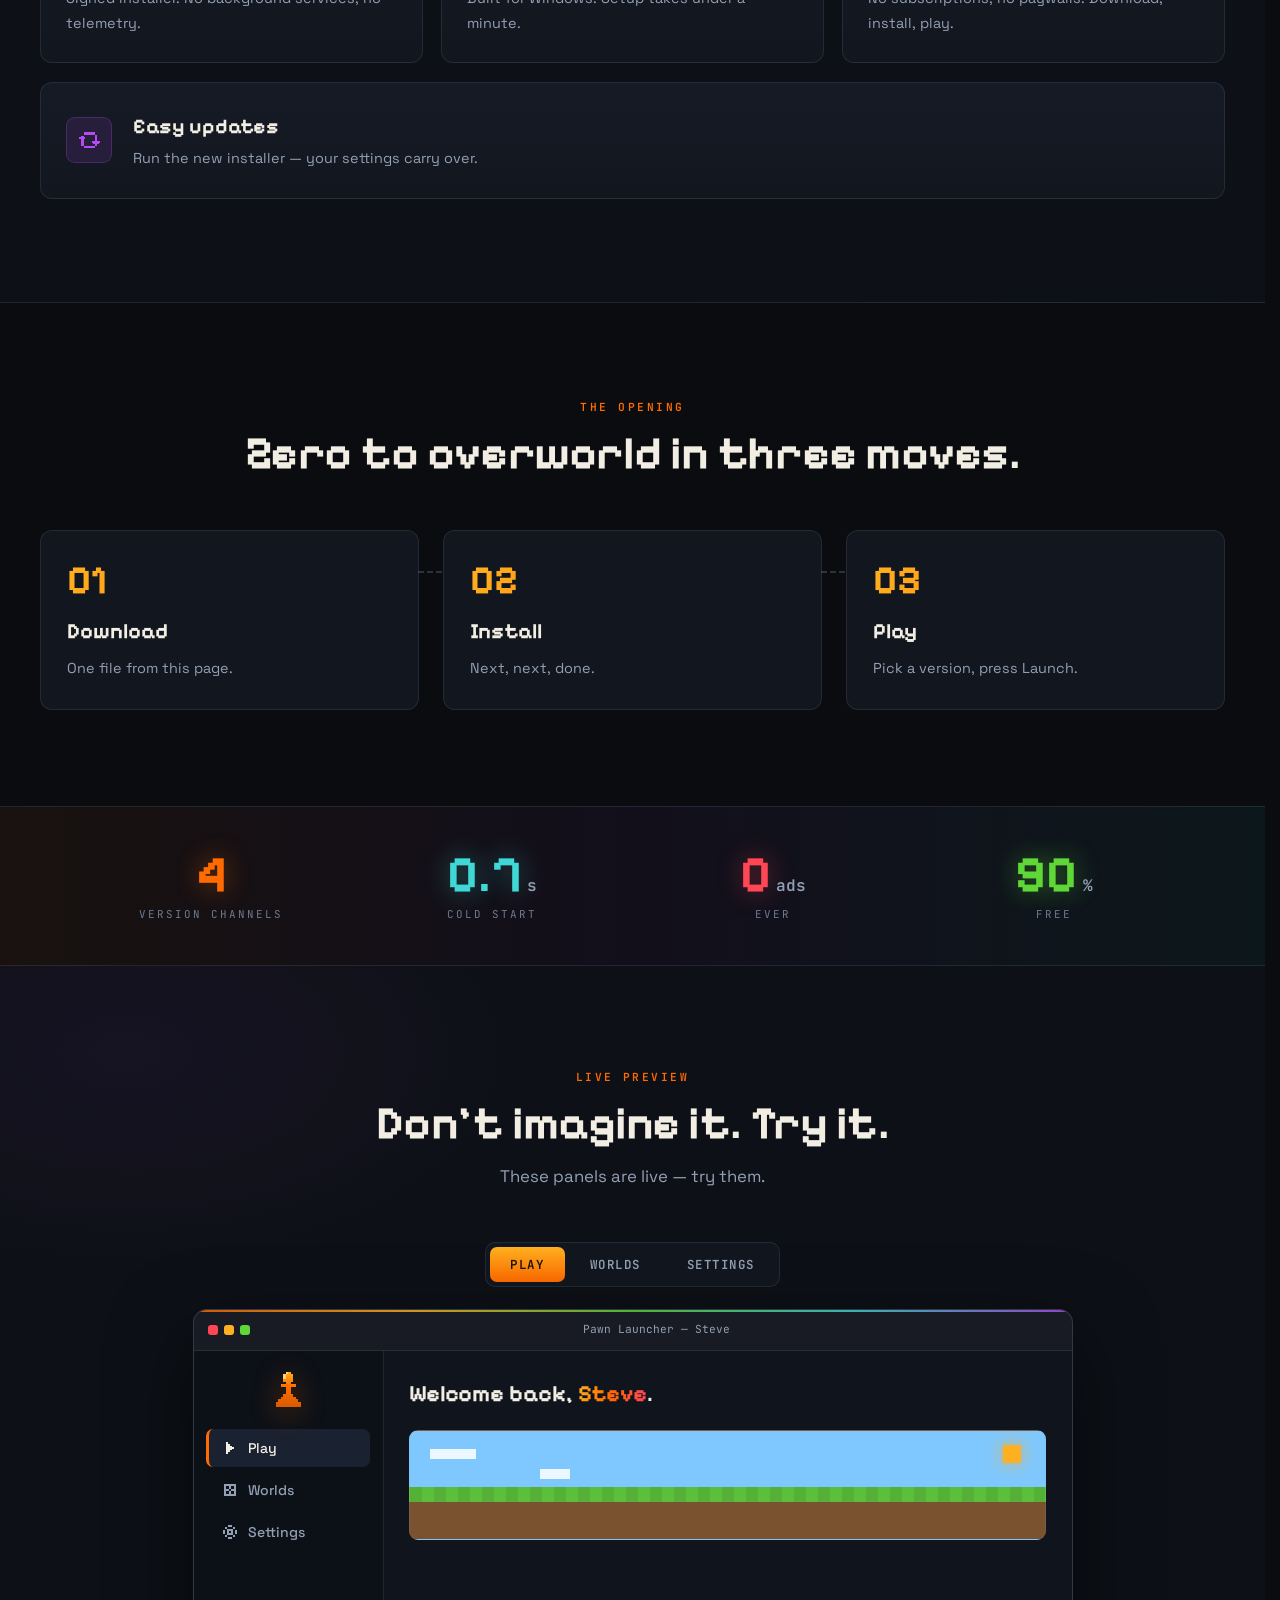
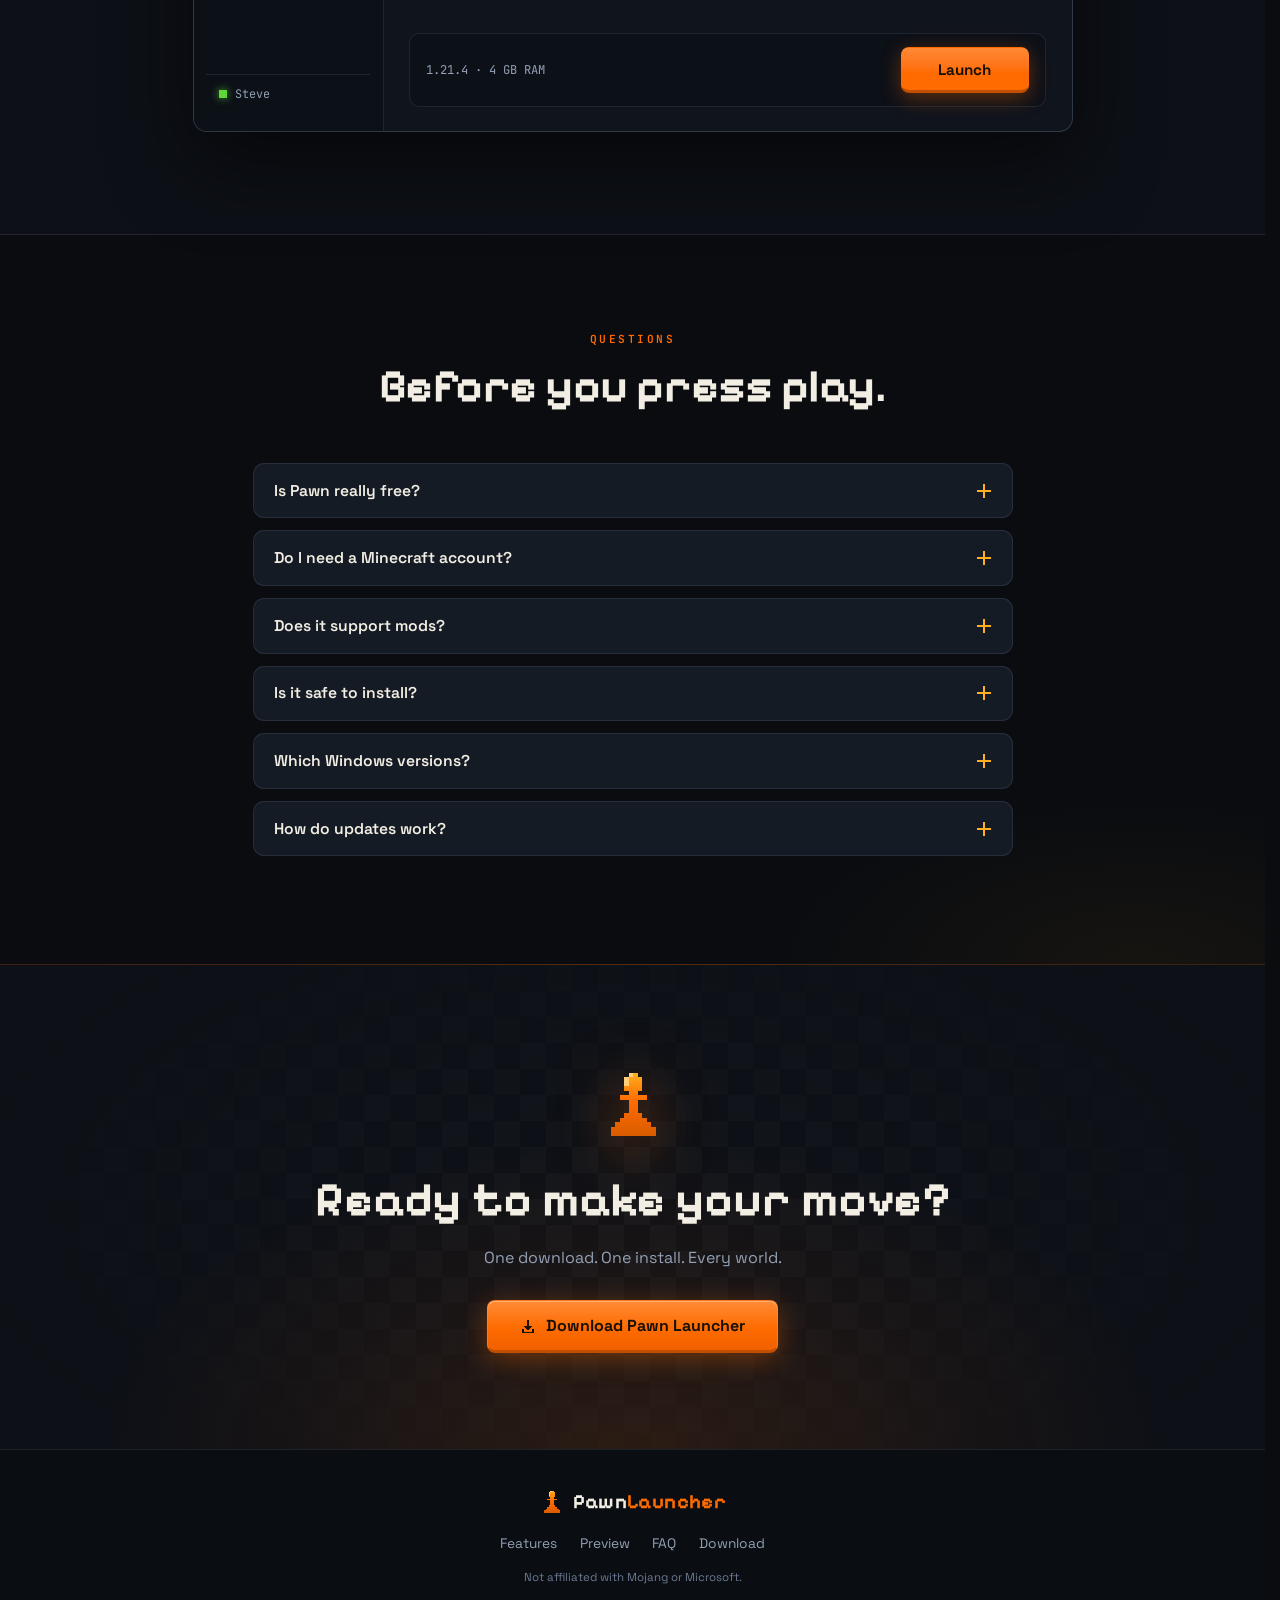
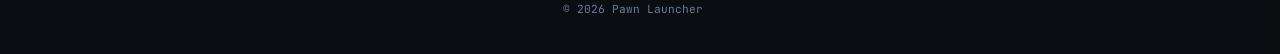
==== commit 5f40b7c3: "Add files via upload" ====
--- a/index.html
+++ b/index.html
@@ -1,268 +1,393 @@
 <!DOCTYPE html>
 <html lang="en">
 <head>
-  <meta charset="UTF-8" />
-  <meta name="viewport" content="width=device-width, initial-scale=1.0" />
-  <meta name="description" content="Pawn Launcher — fast, lightweight game launcher for Windows. Download free." />
-  <title>Pawn Launcher</title>
-  <link rel="icon" type="image/png" href="pawn.png" />
-  <link rel="preconnect" href="https://fonts.googleapis.com" />
-  <link rel="preconnect" href="https://fonts.gstatic.com" crossorigin />
-  <link href="https://fonts.googleapis.com/css2?family=Rubik:wght@400;500;600;700;900&display=swap" rel="stylesheet" />
-  <link rel="stylesheet" href="style.css" />
+<meta charset="UTF-8">
+<meta name="viewport" content="width=device-width, initial-scale=1.0">
+<meta name="color-scheme" content="dark">
+<meta name="theme-color" content="#0A0C10">
+<meta name="description" content="Pawn Launcher — a featherweight, ad-free Minecraft launcher for Windows.">
+<title>Pawn Launcher — Make Your Opening Move</title>
+<link rel="icon" href="data:image/svg+xml,%3Csvg xmlns='http://www.w3.org/2000/svg' viewBox='0 0 16 16'%3E%3Cpath fill='%23FF6B00' d='M7 1h2v1H7z M6 2h4v3H6z M7 5h2v1H7z M5 6h6v1H5z M7 7h2v3H7z M6 10h4v1H6z M5 11h6v1H5z M4 12h8v1H4z M3 13h10v2H3z'/%3E%3C/svg%3E">
+<link rel="preconnect" href="https://fonts.googleapis.com">
+<link rel="preconnect" href="https://fonts.gstatic.com" crossorigin>
+<link href="https://fonts.googleapis.com/css2?family=Pixelify+Sans:wght@400..700&family=Space+Grotesk:wght@300..700&family=JetBrains+Mono:wght@400;600&display=swap" rel="stylesheet">
+<link rel="stylesheet" href="style.css">
+<script>document.documentElement.classList.add('js');</script>
 </head>
 <body>
 
-  <a href="#main" class="skip-link">Skip to content</a>
-
-  <!-- ══════════════ NAVBAR ══════════════ -->
-  <header>
-    <nav class="navbar" aria-label="Main navigation">
-      <div class="navbar__inner">
-
-        <a href="#" class="logo-link" data-home aria-label="Pawn Launcher — Home">
-          <img src="pawn.png" alt="" class="logo-img" width="38" height="38" aria-hidden="true" />
-          <span class="logo-text" aria-hidden="true">
-            <span class="logo-pawn">Pawn</span><span class="logo-launcher">Launcher</span>
-          </span>
-        </a>
-
-        <button class="nav-toggle" aria-controls="nav-links" aria-expanded="false" aria-label="Toggle menu">
-          <span></span><span></span><span></span>
-        </button>
-
-        <ul class="nav-links" id="nav-links" role="list">
-          <li><a href="index.html" class="active" aria-current="page">Home</a></li>
-          <li><a href="#features">Features</a></li>
-          <li>
-            <button class="nav-download-btn" id="open-download" aria-haspopup="dialog">
-              <svg width="14" height="14" viewBox="0 0 24 24" fill="none" stroke="currentColor" stroke-width="2.5" stroke-linecap="round" stroke-linejoin="round" aria-hidden="true"><path d="M21 15v4a2 2 0 0 1-2 2H5a2 2 0 0 1-2-2v-4"/><polyline points="7 10 12 15 17 10"/><line x1="12" y1="15" x2="12" y2="3"/></svg>
-              Download
-            </button>
-          </li>
-        </ul>
-
-      </div>
+<svg width="0" height="0" style="position:absolute" aria-hidden="true">
+  <defs>
+    <linearGradient id="px-lava" x1="0" y1="0" x2="0" y2="1">
+      <stop offset="0" stop-color="#FFB020"/><stop offset=".45" stop-color="#FF6B00"/><stop offset="1" stop-color="#D95C00"/>
+    </linearGradient>
+    <symbol id="pawn" viewBox="0 0 16 16">
+      <path shape-rendering="crispEdges" fill="url(#px-lava)" d="M7 1h2v1H7z M6 2h4v3H6z M7 5h2v1H7z M5 6h6v1H5z M7 7h2v3H7z M6 10h4v1H6z M5 11h6v1H5z M4 12h8v1H4z M3 13h10v2H3z"/>
+      <path shape-rendering="crispEdges" fill="#FFD98A" opacity=".85" d="M7 1h1v1H7z M6 2h1v2H6z"/>
+    </symbol>
+    <symbol id="i-bolt" viewBox="0 0 16 16"><path shape-rendering="crispEdges" d="M8 1h4v1H8z M7 2h4v1H7z M6 3h4v1H6z M5 4h8v1H5z M8 5h4v1H8z M7 6h4v1H7z M6 7h4v1H6z M5 8h4v1H5z M4 9h4v1H4z M4 10h3v1H4z M3 11h3v1H3z M3 12h2v1H3z M2 13h2v1H2z M2 14h1v1H2z"/></symbol>
+    <symbol id="i-pane" viewBox="0 0 16 16"><path shape-rendering="crispEdges" fill-rule="evenodd" d="M2 2h12v12H2z M4 6h8v6H4z M5 8h6v1H5z M5 10h4v1H5z"/></symbol>
+    <symbol id="i-shield" viewBox="0 0 16 16"><path shape-rendering="crispEdges" d="M3 1h10v5H3z M4 6h8v3H4z M5 9h6v2H5z M6 11h4v2H6z M7 13h2v1H7z"/></symbol>
+    <symbol id="i-win" viewBox="0 0 16 16"><path shape-rendering="crispEdges" d="M2 3h5v5H2z M9 3h5v5H9z M2 10h5v5H2z M9 10h5v5H9z"/></symbol>
+    <symbol id="i-gift" viewBox="0 0 16 16"><path shape-rendering="crispEdges" d="M5 1h3v2H5z M8 1h3v2H8z M2 4h12v3H2z M3 8h4v6H3z M9 8h4v6H9z M7 4h2v10H7z"/></symbol>
+    <symbol id="i-cycle" viewBox="0 0 16 16"><path shape-rendering="crispEdges" d="M4 2h8v2H4z M12 4h2v5h-2z M10 9h6v1h-6z M11 10h4v1h-4z M12 11h2v1h-2z M4 12h8v2H4z M2 7h2v5H2z M1 6h4v1H1z M2 5h2v1H2z"/></symbol>
+    <symbol id="i-dl" viewBox="0 0 16 16"><path shape-rendering="crispEdges" d="M7 2h2v6H7z M4 8h8v1H4z M5 9h6v1H5z M6 10h4v1H6z M7 11h2v1H7z M2 11h2v3h8v-3h2v4H2z"/></symbol>
+    <symbol id="i-play" viewBox="0 0 16 16"><path shape-rendering="crispEdges" d="M4 2h2v12H4z M6 4h2v8H6z M8 6h2v4H8z M10 7h2v2h-2z"/></symbol>
+    <symbol id="i-stop" viewBox="0 0 16 16"><path shape-rendering="crispEdges" d="M3 3h10v10H3z"/></symbol>
+    <symbol id="i-world" viewBox="0 0 16 16"><path shape-rendering="crispEdges" fill-rule="evenodd" d="M2 2h12v12H2z M4 4h8v8H4z M7 4h2v8H7z M4 7h8v2H4z"/></symbol>
+    <symbol id="i-gear" viewBox="0 0 16 16"><path shape-rendering="crispEdges" fill-rule="evenodd" d="M6 1h4v2H6z M6 13h4v2H6z M1 6h2v4H1z M13 6h2v4h-2z M3 3h2v2H3z M11 3h2v2h-2z M3 11h2v2H3z M11 11h2v2h-2z M5 5h6v6H5z M7 7h2v2H7z"/></symbol>
+    <symbol id="i-x" viewBox="0 0 16 16"><path shape-rendering="crispEdges" d="M2 2h2v2H2z M4 4h2v2H4z M6 6h4v4H6z M10 4h2v2h-2z M12 2h2v2h-2z M4 10h2v2H4z M2 12h2v2H2z M10 10h2v2h-2z M12 12h2v2h-2z"/></symbol>
+    <symbol id="i-check" viewBox="0 0 16 16"><path shape-rendering="crispEdges" d="M2 8h2v2H2z M4 10h2v2H4z M6 12h2v2H6z M8 10h2v2H8z M10 8h2v2h-2z M12 6h2v2h-2z M14 4h2v2h-2z"/></symbol>
+    <symbol id="i-chev" viewBox="0 0 16 16"><path shape-rendering="crispEdges" d="M2 5h2v2H2z M4 7h2v2H4z M6 9h4v2H6z M10 7h2v2h-2z M12 5h2v2h-2z"/></symbol>
+  </defs>
+</svg>
+
+<a class="skip-link" href="#main">Skip to content</a>
+<div class="scroll-progress" aria-hidden="true"><span id="scroll-progress-bar"></span></div>
+
+<header class="navbar" id="navbar">
+  <div class="navbar__inner">
+    <a class="logo-link" href="#home" data-home aria-label="Pawn Launcher — back to top">
+      <svg class="logo-pawn" aria-hidden="true"><use href="#pawn"/></svg>
+      <span class="logo-word">Pawn<span class="logo-word__accent">Launcher</span></span>
+    </a>
+    <nav aria-label="Primary">
+      <ul class="nav-links" id="nav-links">
+        <li><a href="#features" data-spy="features">Features</a></li>
+        <li><a href="#preview" data-spy="preview">Preview</a></li>
+        <li><a href="#faq" data-spy="faq">FAQ</a></li>
+        <li><button class="nav-download-btn" type="button" data-open-download>
+          <svg class="icon" aria-hidden="true"><use href="#i-dl"/></svg>Download</button></li>
+      </ul>
     </nav>
-  </header>
-
-  <!-- ══════════════ MAIN ══════════════ -->
-  <main id="main" class="page">
-
-    <!-- HERO -->
-    <section class="hero" aria-labelledby="hero-title">
-      <div class="hero__bg" aria-hidden="true">
-        <div class="hero__orb hero__orb--1"></div>
-        <div class="hero__orb hero__orb--2"></div>
-        <div class="hero__grid"></div>
-      </div>
-
-      <div class="hero__content">
-        <h1 class="hero__title" id="hero-title">
-          <span class="accent">Pawn</span> Your Minecraft Launcher
-        </h1>
-
-        <div class="hero__actions">
-          <button class="btn btn--primary" id="hero-download-btn">
-            <svg width="18" height="18" viewBox="0 0 24 24" fill="none" stroke="currentColor" stroke-width="2.5" stroke-linecap="round" stroke-linejoin="round" aria-hidden="true"><path d="M21 15v4a2 2 0 0 1-2 2H5a2 2 0 0 1-2-2v-4"/><polyline points="7 10 12 15 17 10"/><line x1="12" y1="15" x2="12" y2="3"/></svg>
-            Download Free
+    <button class="nav-toggle" id="nav-toggle" type="button" aria-expanded="false" aria-controls="nav-links" aria-label="Menu">
+      <span></span><span></span><span></span>
+    </button>
+  </div>
+</header>
+
+<div id="page-transition" aria-hidden="true">
+  <svg class="page-transition__pawn"><use href="#pawn"/></svg>
+</div>
+
+<main id="main">
+
+  <!-- HERO -->
+  <section class="hero" id="home">
+    <div class="hero__bg" aria-hidden="true">
+      <div class="hero__orb hero__orb--lava" data-parallax="0.10"></div>
+      <div class="hero__orb hero__orb--ender" data-parallax="0.16"></div>
+      <div class="hero__orb hero__orb--xp" data-parallax="0.06"></div>
+      <div class="hero__grid"></div>
+      <canvas id="ember-canvas"></canvas>
+      <div class="cube-slot cube-slot--1" data-parallax="0.22"><div class="cube-float"><div class="cube3d cube3d--grass" style="--s:64px"><div class="cube3d__inner"><i class="f f-front"></i><i class="f f-back"></i><i class="f f-left"></i><i class="f f-right"></i><i class="f f-top"></i><i class="f f-bottom"></i></div></div></div></div>
+      <div class="cube-slot cube-slot--2" data-parallax="0.14"><div class="cube-float cube-float--alt"><div class="cube3d cube3d--diamond" style="--s:42px"><div class="cube3d__inner"><i class="f f-front"></i><i class="f f-back"></i><i class="f f-left"></i><i class="f f-right"></i><i class="f f-top"></i><i class="f f-bottom"></i></div></div></div></div>
+      <div class="cube-slot cube-slot--3" data-parallax="0.30"><div class="cube-float"><div class="cube3d cube3d--gold" style="--s:30px"><div class="cube3d__inner"><i class="f f-front"></i><i class="f f-back"></i><i class="f f-left"></i><i class="f f-right"></i><i class="f f-top"></i><i class="f f-bottom"></i></div></div></div></div>
+    </div>
+
+    <div class="hero__content">
+      <p class="hero__eyebrow" data-reveal><span class="pulse-dot" aria-hidden="true"></span>Free · Windows · No ads</p>
+      <h1 class="hero__title" data-reveal style="--d:.08s">Make your<br><span class="grad-text">opening move.</span></h1>
+      <p class="hero__subtitle" data-reveal style="--d:.16s">A featherweight, ad-free Minecraft launcher for Windows. Pick a version, press Launch, play.</p>
+      <div class="hero__actions" data-reveal style="--d:.24s">
+        <button class="btn btn--primary btn--lg" type="button" data-open-download>
+          <svg class="icon" aria-hidden="true"><use href="#i-dl"/></svg>Download free</button>
+        <a class="btn btn--ghost btn--lg" href="#features">See features
+          <svg class="icon" aria-hidden="true"><use href="#i-chev"/></svg></a>
+      </div>
+      <ul class="hero__meta" data-reveal style="--d:.32s">
+        <li><svg class="icon icon--check" aria-hidden="true"><use href="#i-check"/></svg>Free forever</li>
+        <li><svg class="icon icon--check" aria-hidden="true"><use href="#i-check"/></svg>Windows 10/11</li>
+        <li><svg class="icon icon--check" aria-hidden="true"><use href="#i-check"/></svg>No ads</li>
+      </ul>
+    </div>
+
+    <div class="hero__visual" data-reveal style="--d:.2s">
+      <div class="mockup-glow" aria-hidden="true"></div>
+      <div class="mockup" id="launcher-demo">
+        <div class="mockup__bar">
+          <span class="mockup__dot mockup__dot--r"></span><span class="mockup__dot mockup__dot--y"></span><span class="mockup__dot mockup__dot--g"></span>
+          <span class="mockup__title">Pawn Launcher</span>
+          <span class="mockup__chip">demo</span>
+        </div>
+        <div class="mockup__body">
+          <svg class="mockup__pawn" aria-hidden="true"><use href="#pawn"/></svg>
+          <p class="demo-status"><span class="status-dot" id="demo-status-dot" aria-hidden="true"></span><span id="demo-status-text" aria-live="polite">Ready</span></p>
+          <div class="demo-field">
+            <label for="demo-username">Username</label>
+            <input id="demo-username" type="text" value="Steve" maxlength="16" autocomplete="off" spellcheck="false">
+          </div>
+          <div class="demo-field">
+            <label for="demo-version">Version</label>
+            <select id="demo-version">
+              <option value="1.21.4">1.21.4 — Vanilla</option>
+              <option value="1.20.6">1.20.6 — Vanilla</option>
+              <option value="Fabric 1.21.4">Fabric 1.21.4</option>
+              <option value="Forge 1.20.1">Forge 1.20.1</option>
+              <option value="NeoForge 1.21.4">NeoForge 1.21.4</option>
+              <option value="26w46a" data-snapshot>26w46a — Snapshot</option>
+            </select>
+          </div>
+          <button class="launch-btn" id="demo-launch" type="button">
+            <svg class="icon i-when-idle" aria-hidden="true"><use href="#i-play"/></svg>
+            <svg class="icon i-when-running" aria-hidden="true"><use href="#i-stop"/></svg>
+            <span id="demo-launch-label">LAUNCH</span>
           </button>
-          <a href="#features" class="btn btn--ghost">
-            <svg width="16" height="16" viewBox="0 0 24 24" fill="none" stroke="currentColor" stroke-width="2" stroke-linecap="round" stroke-linejoin="round" aria-hidden="true"><circle cx="12" cy="12" r="10"/><line x1="12" y1="8" x2="12" y2="12"/><line x1="12" y1="16" x2="12.01" y2="16"/></svg>
-            See Features
-          </a>
-        </div>
-
-        <div class="hero__stats">
-          <div class="stat">
-            <span class="stat__value">Free</span>
-            <span class="stat__label">Forever</span>
-          </div>
-          <div class="stat__divider" aria-hidden="true"></div>
-          <div class="stat">
-            <span class="stat__value">Windows</span>
-            <span class="stat__label">Native</span>
-          </div>
-          <div class="stat__divider" aria-hidden="true"></div>
-          <div class="stat">
-            <span class="stat__value">&lt; 1 min</span>
-            <span class="stat__label">Setup</span>
-          </div>
-        </div>
-      </div>
-
-      <div class="hero__visual" aria-hidden="true">
-        <div class="mockup">
-          <div class="mockup__bar">
-            <span class="mockup__dot"></span>
-            <span class="mockup__dot"></span>
-            <span class="mockup__dot"></span>
-            <span class="mockup__title">Pawn Launcher</span>
-          </div>
-          <div class="mockup__body">
-            <img src="pawn.png" alt="" class="mockup__logo" width="64" height="64" />
-            <p class="mockup__name"><span style="color:var(--orange)">Pawn</span> Launcher</p>
-            <p class="mockup__ver">v1.0.0 — Ready</p>
-            <div class="mockup__btn">Launch</div>
-          </div>
-        </div>
-        <div class="mockup__glow" aria-hidden="true"></div>
-      </div>
-    </section>
-
-    <!-- FEATURES -->
-    <section id="features" class="features-section" aria-labelledby="features-title">
-      <div class="section-inner">
-        <div class="section-header">
-          <p class="section__label">Features</p>
-          <h2 class="section__title" id="features-title">Built to Stay Out of Your Way</h2>
-
-        </div>
-
-        <div class="features-grid">
-
-          <div class="feature-card">
-            <div class="feature-card__icon">
-              <svg width="22" height="22" viewBox="0 0 24 24" fill="none" stroke="currentColor" stroke-width="2" stroke-linecap="round" stroke-linejoin="round" aria-hidden="true"><polygon points="13 2 3 14 12 14 11 22 21 10 12 10 13 2"/></svg>
+          <div class="demo-progress" id="demo-progress" hidden>
+            <div class="demo-progress__track"><span id="demo-progress-fill"></span></div>
+            <span class="demo-progress__pct" id="demo-percent">0%</span>
+          </div>
+          <div class="demo-log" id="demo-log" hidden></div>
+        </div>
+      </div>
+    </div>
+  </section>
+
+  <!-- MARQUEE -->
+  <div class="marquee" aria-hidden="true">
+    <div class="marquee__track">
+      <span>Vanilla</span><i>◆</i><span>Fabric</span><i>◆</i><span>Forge</span><i>◆</i><span>NeoForge</span><i>◆</i><span>Quilt</span><i>◆</i><span>Snapshots</span><i>◆</i><span>Modpacks</span><i>◆</i><span>OptiFine</span><i>◆</i>
+      <span>Vanilla</span><i>◆</i><span>Fabric</span><i>◆</i><span>Forge</span><i>◆</i><span>NeoForge</span><i>◆</i><span>Quilt</span><i>◆</i><span>Snapshots</span><i>◆</i><span>Modpacks</span><i>◆</i><span>OptiFine</span><i>◆</i>
+    </div>
+  </div>
+
+  <!-- FEATURES -->
+  <section class="features-section" id="features">
+    <div class="section-inner">
+      <header class="section-header" data-reveal>
+        <p class="section__label">Why Pawn</p>
+        <h2 class="section__title">Built to stay out of your way.</h2>
+      </header>
+      <div class="bento">
+        <article class="feature-card feature-card--wide" style="--hue:var(--lava)" data-reveal>
+          <div class="feature-card__icon"><svg class="icon" aria-hidden="true"><use href="#i-bolt"/></svg></div>
+          <h3 class="feature-card__title">Instant launch</h3>
+          <p class="feature-card__desc">Cold start in under a second. No splash screens, no waiting.</p>
+          <div class="speed" aria-label="Cold start: Pawn 0.8 seconds, typical launcher 6 seconds">
+            <div class="speed-row"><span class="speed-row__label speed-row__label--hot">Pawn — 0.8 s</span><div class="speed-row__track"><span class="speed-row__fill speed-row__fill--hot" style="--w:14%"></span></div></div>
+            <div class="speed-row"><span class="speed-row__label">Typical — 6 s+</span><div class="speed-row__track"><span class="speed-row__fill" style="--w:100%"></span></div></div>
+          </div>
+        </article>
+        <article class="feature-card" style="--hue:var(--diamond);--d:.08s" data-reveal>
+          <div class="feature-card__icon"><svg class="icon" aria-hidden="true"><use href="#i-pane"/></svg></div>
+          <h3 class="feature-card__title">Clean interface</h3>
+          <p class="feature-card__desc">No ads, no upsells — just the controls you need.</p>
+        </article>
+        <article class="feature-card" style="--hue:var(--xp);--d:.05s" data-reveal>
+          <div class="feature-card__icon"><svg class="icon" aria-hidden="true"><use href="#i-shield"/></svg></div>
+          <h3 class="feature-card__title">Safe &amp; transparent</h3>
+          <p class="feature-card__desc">Signed installer. No background services, no telemetry.</p>
+        </article>
+        <article class="feature-card" style="--hue:var(--sky);--d:.12s" data-reveal>
+          <div class="feature-card__icon"><svg class="icon" aria-hidden="true"><use href="#i-win"/></svg></div>
+          <h3 class="feature-card__title">Windows native</h3>
+          <p class="feature-card__desc">Built for Windows. Setup takes under a minute.</p>
+        </article>
+        <article class="feature-card" style="--hue:var(--gold);--d:.19s" data-reveal>
+          <div class="feature-card__icon"><svg class="icon" aria-hidden="true"><use href="#i-gift"/></svg></div>
+          <h3 class="feature-card__title">Completely free</h3>
+          <p class="feature-card__desc">No subscriptions, no paywalls. Download, install, play.</p>
+        </article>
+        <article class="feature-card feature-card--full" style="--hue:var(--ender);--d:.1s" data-reveal>
+          <div class="feature-card__icon"><svg class="icon" aria-hidden="true"><use href="#i-cycle"/></svg></div>
+          <div>
+            <h3 class="feature-card__title">Easy updates</h3>
+            <p class="feature-card__desc">Run the new installer — your settings carry over.</p>
+          </div>
+        </article>
+      </div>
+    </div>
+  </section>
+
+  <!-- STEPS -->
+  <section class="steps-section" id="how">
+    <div class="section-inner">
+      <header class="section-header" data-reveal>
+        <p class="section__label">The Opening</p>
+        <h2 class="section__title">Zero to overworld in three moves.</h2>
+      </header>
+      <ol class="steps">
+        <li class="step" data-reveal><span class="step__num" aria-hidden="true">01</span><h3>Download</h3><p>One file from this page.</p></li>
+        <li class="step" data-reveal style="--d:.12s"><span class="step__num" aria-hidden="true">02</span><h3>Install</h3><p>Next, next, done.</p></li>
+        <li class="step" data-reveal style="--d:.24s"><span class="step__num" aria-hidden="true">03</span><h3>Play</h3><p>Pick a version, press Launch.</p></li>
+      </ol>
+    </div>
+  </section>
+
+  <!-- STATS -->
+  <section class="stats-band" aria-label="Pawn Launcher by the numbers">
+    <div class="stats-band__inner">
+      <div class="stat-big" style="--hue:var(--lava)" data-reveal><span class="stat-big__value"><span class="stat-big__num" data-count="4" data-decimals="0">0</span></span><span class="stat-big__label">version channels</span></div>
+      <div class="stat-big" style="--hue:var(--diamond);--d:.08s" data-reveal><span class="stat-big__value"><span class="stat-big__num" data-count="0.8" data-decimals="1">0</span><span class="stat-big__suffix">s</span></span><span class="stat-big__label">cold start</span></div>
+      <div class="stat-big" style="--hue:var(--redstone);--d:.16s" data-reveal><span class="stat-big__value"><span class="stat-big__num" data-count="0" data-decimals="0">0</span><span class="stat-big__suffix">ads</span></span><span class="stat-big__label">ever</span></div>
+      <div class="stat-big" style="--hue:var(--xp);--d:.24s" data-reveal><span class="stat-big__value"><span class="stat-big__num" data-count="100" data-decimals="0">0</span><span class="stat-big__suffix">%</span></span><span class="stat-big__label">free</span></div>
+    </div>
+  </section>
+
+  <!-- LIVE PREVIEW -->
+  <section class="preview-section" id="preview">
+    <div class="section-inner">
+      <header class="section-header" data-reveal>
+        <p class="section__label">Live Preview</p>
+        <h2 class="section__title">Don't imagine it. Try it.</h2>
+        <p class="section__sub">These panels are live — try them.</p>
+      </header>
+
+      <div class="preview-tabs" role="tablist" aria-label="Launcher panels" id="preview-tabs" data-reveal>
+        <button role="tab" id="tab-play" data-tab="play" aria-selected="true" aria-controls="panel-play" type="button">Play</button>
+        <button role="tab" id="tab-worlds" data-tab="worlds" aria-selected="false" aria-controls="panel-worlds" tabindex="-1" type="button">Worlds</button>
+        <button role="tab" id="tab-settings" data-tab="settings" aria-selected="false" aria-controls="panel-settings" tabindex="-1" type="button">Settings</button>
+      </div>
+
+      <div class="frame" id="preview-frame" data-theme="ember" data-reveal style="--d:.1s">
+        <div class="frame__bar">
+          <span class="mockup__dot mockup__dot--r"></span><span class="mockup__dot mockup__dot--y"></span><span class="mockup__dot mockup__dot--g"></span>
+          <span class="mockup__title">Pawn Launcher — <span data-player-name>Steve</span></span>
+        </div>
+        <div class="frame__content">
+          <aside class="frame__sidebar">
+            <svg class="frame__pawn" aria-hidden="true"><use href="#pawn"/></svg>
+            <button class="side-btn is-active" type="button" data-tab="play"><svg class="icon" aria-hidden="true"><use href="#i-play"/></svg><span>Play</span></button>
+            <button class="side-btn" type="button" data-tab="worlds"><svg class="icon" aria-hidden="true"><use href="#i-world"/></svg><span>Worlds</span></button>
+            <button class="side-btn" type="button" data-tab="settings"><svg class="icon" aria-hidden="true"><use href="#i-gear"/></svg><span>Settings</span></button>
+            <div class="frame__user"><span class="status-dot" aria-hidden="true"></span><span data-player-name>Steve</span></div>
+          </aside>
+          <div class="frame__main">
+
+            <div class="panel" id="panel-play" role="tabpanel" aria-labelledby="tab-play" data-panel="play">
+              <h3 class="panel__heading">Welcome back, <span class="grad-text" data-player-name>Steve</span>.</h3>
+              <div class="panel-scene" aria-hidden="true"><i></i><i></i></div>
+              <div class="launch-bar">
+                <span class="launch-bar__meta"><span data-version-label>1.21.4</span> · <span data-ram-label>4</span> GB RAM</span>
+                <button class="btn btn--primary preview-launch" id="preview-launch" type="button">Launch</button>
+              </div>
             </div>
-            <h3 class="feature-card__title">Instant Launch</h3>
-            <p class="feature-card__desc">Opens and loads your game in seconds with near-zero system overhead.</p>
-          </div>
-
-          <div class="feature-card">
-            <div class="feature-card__icon">
-              <svg width="22" height="22" viewBox="0 0 24 24" fill="none" stroke="currentColor" stroke-width="2" stroke-linecap="round" stroke-linejoin="round" aria-hidden="true"><rect x="3" y="3" width="18" height="18" rx="2" ry="2"/><line x1="3" y1="9" x2="21" y2="9"/><line x1="9" y1="21" x2="9" y2="9"/></svg>
+
+            <div class="panel" id="panel-worlds" role="tabpanel" aria-labelledby="tab-worlds" data-panel="worlds" hidden>
+              <div class="panel__row">
+                <h3 class="panel__heading">Your worlds</h3>
+                <button class="btn btn--ghost btn--sm" id="add-world" type="button">+ New</button>
+              </div>
+              <ul class="world-list" id="world-list"></ul>
             </div>
-            <h3 class="feature-card__title">Clean Interface</h3>
-            <p class="feature-card__desc">A minimal UI with no ads, no upsells — just the controls you actually need.</p>
-          </div>
-
-          <div class="feature-card">
-            <div class="feature-card__icon">
-              <svg width="22" height="22" viewBox="0 0 24 24" fill="none" stroke="currentColor" stroke-width="2" stroke-linecap="round" stroke-linejoin="round" aria-hidden="true"><path d="M12 22s8-4 8-10V5l-8-3-8 3v7c0 6 8 10 8 10z"/></svg>
+
+            <div class="panel" id="panel-settings" role="tabpanel" aria-labelledby="tab-settings" data-panel="settings" hidden>
+              <h3 class="panel__heading">Settings</h3>
+              <div class="setting-row">
+                <label for="set-ram">Memory</label>
+                <div class="setting-row__control"><input type="range" id="set-ram" min="1" max="16" step="1" value="4"><output id="ram-out" for="set-ram">4 GB</output></div>
+              </div>
+              <div class="setting-row">
+                <label for="set-fullscreen">Fullscreen</label>
+                <label class="switch"><input type="checkbox" id="set-fullscreen" checked><span class="switch__track" aria-hidden="true"></span></label>
+              </div>
+              <div class="setting-row">
+                <label for="set-snapshots">Snapshots</label>
+                <label class="switch"><input type="checkbox" id="set-snapshots" checked><span class="switch__track" aria-hidden="true"></span></label>
+              </div>
+              <div class="setting-row">
+                <label for="set-keepopen">Keep launcher open</label>
+                <label class="switch"><input type="checkbox" id="set-keepopen" checked><span class="switch__track" aria-hidden="true"></span></label>
+              </div>
+              <div class="setting-row">
+                <label for="set-theme">Accent</label>
+                <select id="set-theme" class="mini-select"><option value="ember">Ember</option><option value="ocean">Ocean</option><option value="end">End</option></select>
+              </div>
+              <div class="panel__row panel__row--end">
+                <button class="btn btn--ghost btn--sm" id="set-reset" type="button">Reset</button>
+              </div>
             </div>
-            <h3 class="feature-card__title">Safe &amp; Transparent</h3>
-            <p class="feature-card__desc">Distributed as a standard Windows installer with no background processes.</p>
-          </div>
-
-          <div class="feature-card">
-            <div class="feature-card__icon">
-              <svg width="22" height="22" viewBox="0 0 24 24" fill="none" stroke="currentColor" stroke-width="2" stroke-linecap="round" stroke-linejoin="round" aria-hidden="true"><rect x="2" y="3" width="20" height="14" rx="2" ry="2"/><line x1="8" y1="21" x2="16" y2="21"/><line x1="12" y1="17" x2="12" y2="21"/></svg>
-            </div>
-            <h3 class="feature-card__title">Windows Native</h3>
-            <p class="feature-card__desc">Built for Windows from the ground up. Setup wizard takes under a minute.</p>
-          </div>
-
-          <div class="feature-card">
-            <div class="feature-card__icon">
-              <svg width="22" height="22" viewBox="0 0 24 24" fill="none" stroke="currentColor" stroke-width="2" stroke-linecap="round" stroke-linejoin="round" aria-hidden="true"><line x1="12" y1="1" x2="12" y2="23"/><path d="M17 5H9.5a3.5 3.5 0 0 0 0 7h5a3.5 3.5 0 0 1 0 7H6"/></svg>
-            </div>
-            <h3 class="feature-card__title">Completely Free</h3>
-            <p class="feature-card__desc">No subscriptions, no paywalls. Download, install, play.</p>
-          </div>
-
-          <div class="feature-card">
-            <div class="feature-card__icon">
-              <svg width="22" height="22" viewBox="0 0 24 24" fill="none" stroke="currentColor" stroke-width="2" stroke-linecap="round" stroke-linejoin="round" aria-hidden="true"><polyline points="23 4 23 10 17 10"/><polyline points="1 20 1 14 7 14"/><path d="M3.51 9a9 9 0 0 1 14.85-3.36L23 10M1 14l4.64 4.36A9 9 0 0 0 20.49 15"/></svg>
-            </div>
-            <h3 class="feature-card__title">Easy Updates</h3>
-            <p class="feature-card__desc">A new installer is all you need. Updates are always straightforward.</p>
-          </div>
-
-        </div>
-      </div>
-    </section>
-
-    <!-- SCREENSHOTS -->
-    <section id="screenshots" class="screenshots-section" aria-labelledby="screenshots-title">
-      <div class="section-inner">
-        <div class="section-header">
-          <p class="section__label">Screenshots</p>
-          <h2 class="section__title" id="screenshots-title">See It in Action</h2>
-        </div>
-        <div class="screenshots-grid">
-          <figure class="screenshot-item">
-            <img src="1.jpg" alt="Pawn Launcher screenshot 1" class="screenshot-img" loading="lazy" />
-          </figure>
-          <figure class="screenshot-item">
-            <img src="new.jpg" alt="Pawn Launcher screenshot 2" class="screenshot-img" loading="lazy" />
-          </figure>
-          <figure class="screenshot-item">
-            <img src="3.jpg" alt="Pawn Launcher screenshot 3" class="screenshot-img" loading="lazy" />
-          </figure>
-        </div>
-      </div>
-    </section>
-
-    <!-- CTA STRIP -->
-    <section class="cta-strip" aria-labelledby="cta-title">
-      <div class="cta-strip__inner">
-        <div class="cta-strip__text">
-          <h2 id="cta-title">Ready to get started?</h2>
-          <p>One download. One install. Zero hassle.</p>
-        </div>
-        <button class="btn btn--primary btn--lg" id="cta-download-btn">
-          <svg width="18" height="18" viewBox="0 0 24 24" fill="none" stroke="currentColor" stroke-width="2.5" stroke-linecap="round" stroke-linejoin="round" aria-hidden="true"><path d="M21 15v4a2 2 0 0 1-2 2H5a2 2 0 0 1-2-2v-4"/><polyline points="7 10 12 15 17 10"/><line x1="12" y1="15" x2="12" y2="3"/></svg>
-          Download Pawn Launcher
-        </button>
-      </div>
-    </section>
-
-  </main>
-
-  <!-- ══════════════ FOOTER ══════════════ -->
-  <footer role="contentinfo">
-    <div class="footer__inner">
-      <div class="footer__brand">
-        <img src="pawn.png" alt="" width="28" height="28" aria-hidden="true" />
-        <span><span style="color:var(--orange)">Pawn</span> Launcher</span>
-      </div>
-      <p class="footer__copy">&copy; 2026 Pawn Launcher. All rights reserved.</p>
-    </div>
-  </footer>
-
-  <!-- ══════════════ DOWNLOAD MODAL ══════════════ -->
-  <div
-    class="modal-overlay"
-    id="download-modal"
-    role="dialog"
-    aria-modal="true"
-    aria-labelledby="modal-title"
-    aria-hidden="true"
-  >
-    <div class="modal" tabindex="-1">
-      <button class="modal__close" id="modal-close" aria-label="Close download panel">
-        <svg width="20" height="20" viewBox="0 0 24 24" fill="none" stroke="currentColor" stroke-width="2.5" stroke-linecap="round" stroke-linejoin="round" aria-hidden="true"><line x1="18" y1="6" x2="6" y2="18"/><line x1="6" y1="6" x2="18" y2="18"/></svg>
+
+          </div>
+        </div>
+      </div>
+    </div>
+  </section>
+
+  <!-- FAQ -->
+  <section class="faq-section" id="faq">
+    <div class="section-inner">
+      <header class="section-header" data-reveal>
+        <p class="section__label">Questions</p>
+        <h2 class="section__title">Before you press play.</h2>
+      </header>
+      <div class="faq-list" data-reveal>
+        <div class="faq-item">
+          <button class="faq-q" type="button" aria-expanded="false"><span>Is Pawn really free?</span><span class="faq-icon" aria-hidden="true"></span></button>
+          <div class="faq-a"><div class="faq-a__inner"><p>Yes — every feature, forever. No ads, no premium tier.</p></div></div>
+        </div>
+        <div class="faq-item">
+          <button class="faq-q" type="button" aria-expanded="false"><span>Do I need a Minecraft account?</span><span class="faq-icon" aria-hidden="true"></span></button>
+          <div class="faq-a"><div class="faq-a__inner"><p>Yes. Sign in with your official Microsoft account.</p></div></div>
+        </div>
+        <div class="faq-item">
+          <button class="faq-q" type="button" aria-expanded="false"><span>Does it support mods?</span><span class="faq-icon" aria-hidden="true"></span></button>
+          <div class="faq-a"><div class="faq-a__inner"><p>Vanilla, Fabric, Forge, Quilt, NeoForge and snapshots.</p></div></div>
+        </div>
+        <div class="faq-item">
+          <button class="faq-q" type="button" aria-expanded="false"><span>Is it safe to install?</span><span class="faq-icon" aria-hidden="true"></span></button>
+          <div class="faq-a"><div class="faq-a__inner"><p>Signed installer, no bundled software, no background services.</p></div></div>
+        </div>
+        <div class="faq-item">
+          <button class="faq-q" type="button" aria-expanded="false"><span>Which Windows versions?</span><span class="faq-icon" aria-hidden="true"></span></button>
+          <div class="faq-a"><div class="faq-a__inner"><p>Windows 10 and 11, 64-bit.</p></div></div>
+        </div>
+        <div class="faq-item">
+          <button class="faq-q" type="button" aria-expanded="false"><span>How do updates work?</span><span class="faq-icon" aria-hidden="true"></span></button>
+          <div class="faq-a"><div class="faq-a__inner"><p>Run the new installer — settings and worlds carry over.</p></div></div>
+        </div>
+      </div>
+    </div>
+  </section>
+
+  <!-- CTA -->
+  <section class="cta-strip">
+    <div class="cta-strip__board" aria-hidden="true"></div>
+    <div class="cta-strip__inner" data-reveal>
+      <button class="cta-pawn-btn" id="cta-pawn" type="button" aria-label="Pawn">
+        <svg class="cta-pawn" aria-hidden="true"><use href="#pawn"/></svg>
       </button>
-
-      <img src="pawn.png" alt="" class="modal__logo" width="80" height="80" aria-hidden="true" />
-
-      <h2 class="modal__title" id="modal-title">
-        Download <span class="accent">Pawn</span> Launcher Now!
-      </h2>
-
-      <a
-        href="PawnLauncher_Setup.exe"
-        download="PawnLauncher_Setup.exe"
-        class="btn btn--primary btn--lg modal__dl-btn"
-        aria-label="Download PawnLauncher_Setup.exe for Windows"
-      >
-        <svg width="20" height="20" viewBox="0 0 24 24" fill="none" stroke="currentColor" stroke-width="2.5" stroke-linecap="round" stroke-linejoin="round" aria-hidden="true"><path d="M21 15v4a2 2 0 0 1-2 2H5a2 2 0 0 1-2-2v-4"/><polyline points="7 10 12 15 17 10"/><line x1="12" y1="15" x2="12" y2="3"/></svg>
-        Download Pawn Launcher
-      </a>
-
-      <div class="modal__meta">
-        <span class="modal__tag">
-          <svg width="12" height="12" viewBox="0 0 24 24" fill="none" stroke="currentColor" stroke-width="2" stroke-linecap="round" stroke-linejoin="round" aria-hidden="true"><rect x="2" y="3" width="20" height="14" rx="2" ry="2"/><line x1="8" y1="21" x2="16" y2="21"/><line x1="12" y1="17" x2="12" y2="21"/></svg>
-          Windows
-        </span>
-      </div>
-    </div>
+      <h2>Ready to make your move?</h2>
+      <p>One download. One install. Every world.</p>
+      <button class="btn btn--primary btn--lg" type="button" data-open-download>
+        <svg class="icon" aria-hidden="true"><use href="#i-dl"/></svg>Download Pawn Launcher</button>
+    </div>
+  </section>
+</main>
+
+<footer>
+  <div class="footer__inner">
+    <div class="footer__brand">
+      <svg class="footer__pawn" aria-hidden="true"><use href="#pawn"/></svg>
+      <span class="logo-word">Pawn<span class="logo-word__accent">Launcher</span></span>
+    </div>
+    <nav class="footer__links" aria-label="Footer">
+      <a href="#features">Features</a><a href="#preview">Preview</a><a href="#faq">FAQ</a>
+      <a href="PawnLauncher_Setup.exe" download data-download-link>Download</a>
+    </nav>
+    <p class="footer__legal">Not affiliated with Mojang or Microsoft.</p>
+    <p class="footer__copy">© <span id="year">2026</span> Pawn Launcher</p>
   </div>
-
-  <script src="script.js"></script>
-
-  <!-- Page transition overlay -->
-  <div id="page-transition" aria-hidden="true"></div>
+</footer>
+
+<!-- DOWNLOAD MODAL -->
+<div class="modal-overlay" id="download-modal" aria-hidden="true">
+  <div class="modal" role="dialog" aria-modal="true" aria-labelledby="modal-title" tabindex="-1">
+    <button class="modal__close" id="modal-close" type="button" aria-label="Close dialog">
+      <svg class="icon" aria-hidden="true"><use href="#i-x"/></svg></button>
+    <svg class="modal__pawn" aria-hidden="true"><use href="#pawn"/></svg>
+    <h2 class="modal__title" id="modal-title">Download <span class="grad-text">Pawn Launcher</span></h2>
+    <a class="btn btn--primary modal__dl-btn" href="PawnLauncher_Setup.exe" download data-download-link>
+      <svg class="icon" aria-hidden="true"><use href="#i-dl"/></svg>Download for Windows</a>
+    <div class="modal__meta">
+      <span class="modal__tag"><svg class="icon icon--tiny" aria-hidden="true"><use href="#i-win"/></svg>Windows 10/11</span>
+      <span class="modal__tag modal__tag--free">Free</span>
+    </div>
+  </div>
+</div>
+
+<div class="toast-stack" id="toast-stack" aria-live="polite"></div>
+
+<script src="script.js"></script>
 </body>
-</html>
+</html>
--- a/style.css
+++ b/style.css
@@ -1,882 +1,438 @@
-/* ============================================================
-   Pawn Launcher — Styles
-   Font: Rubik
-   ============================================================ */
-
-/* ── Reset ─────────────────────────────────────────────────── */
+/* Pawn Launcher — Minecraft edition */
 *, *::before, *::after { box-sizing: border-box; margin: 0; padding: 0; }
 
 :root {
-  --orange:        #FF6B00;
-  --orange-dark:   #D95C00;
-  --orange-light:  #FF8C38;
-  --orange-glow:   rgba(255, 107, 0, 0.35);
-  --white:         #FFFFFF;
-  --bg:            #0A0A14;
-  --bg-2:          #0F0F1E;
-  --bg-card:       #13131F;
-  --bg-card-hover: #17172A;
-  --border:        rgba(255,255,255,0.07);
-  --border-hover:  rgba(255,107,0,0.4);
-  --muted:         #6B6B88;
-  --nav-h:         68px;
-  --radius:        14px;
-  --radius-sm:     8px;
-  --ease:          cubic-bezier(0.4, 0, 0.2, 1);
-  --t:             0.22s;
+  --lava: #FF6B00; --lava-bright: #FF8C38; --lava-deep: #C24E00;
+  --gold: #FFB020; --xp: #5FD837; --diamond: #3FD8D4;
+  --sky: #4EA1FF; --redstone: #FF4655; --ender: #B44AF0;
+  --bg: #0A0C10; --bg-2: #0D1016; --surface: #12161E;
+  --card: #151B25; --card-2: #1A2130; --well: #0C1017;
+  --line: rgba(148,163,190,.14); --line-strong: rgba(148,163,190,.26);
+  --text: #F2EEE3; --muted: #93A0B4; --faint: #6B7A92;
+  --ink: #1A1206;
+  --nav-h: 72px;
+  --font-display: 'Pixelify Sans', 'Courier New', monospace;
+  --font-body: 'Space Grotesk', system-ui, sans-serif;
+  --font-mono: 'JetBrains Mono', 'Courier New', monospace;
+  --ease: cubic-bezier(.22,.61,.2,1); --t: .22s;
+  --demo-accent: var(--lava); --demo-accent-deep: var(--lava-deep);
 }
 
-html { scroll-behavior: smooth; }
-
-body {
-  font-family: 'Rubik', sans-serif;
-  background: var(--bg);
-  color: var(--white);
-  line-height: 1.6;
-  min-height: 100vh;
-  -webkit-font-smoothing: antialiased;
-}
-
-img { max-width: 100%; display: block; }
+html { scroll-behavior: smooth; scroll-padding-top: calc(var(--nav-h) + 16px); scrollbar-gutter: stable; scrollbar-color: var(--lava-deep) var(--bg-2); }
+body { font-family: var(--font-body); background: var(--bg); color: var(--text); line-height: 1.6; min-height: 100vh; overflow-x: clip; -webkit-font-smoothing: antialiased; }
+body::after { content: ''; position: fixed; inset: 0; z-index: 9000; pointer-events: none; opacity: .035; background-image: url("data:image/svg+xml,%3Csvg xmlns='http://www.w3.org/2000/svg' width='160' height='160'%3E%3Cfilter id='n'%3E%3CfeTurbulence type='fractalNoise' baseFrequency='0.9' numOctaves='2'/%3E%3C/filter%3E%3Crect width='160' height='160' filter='url(%23n)'/%3E%3C/svg%3E"); }
+img, svg { display: block; max-width: 100%; }
 a { color: inherit; text-decoration: none; }
-button { font-family: inherit; }
-
-:focus-visible {
-  outline: 2px solid var(--orange);
-  outline-offset: 3px;
-  border-radius: 4px;
-}
-
-/* ── Skip link ──────────────────────────────────────────────── */
-.skip-link {
-  position: absolute;
-  top: -120px;
-  left: 1rem;
-  background: var(--orange);
-  color: #fff;
-  padding: 0.5rem 1rem;
-  border-radius: 0 0 var(--radius-sm) var(--radius-sm);
-  font-weight: 600;
-  z-index: 999;
-  transition: top 0.2s;
-}
+button { font-family: inherit; color: inherit; }
+ul, ol { list-style: none; }
+[hidden] { display: none !important; }
+[tabindex="-1"] { outline: none; }
+::selection { background: var(--lava); color: var(--ink); }
+:focus-visible { outline: 2px solid var(--gold); outline-offset: 3px; border-radius: 4px; }
+
+::-webkit-scrollbar { width: 12px; height: 12px; }
+::-webkit-scrollbar-track { background: var(--bg-2); border-left: 1px solid var(--line); }
+::-webkit-scrollbar-thumb { background: linear-gradient(180deg, var(--lava), var(--lava-deep)); border: 3px solid var(--bg-2); border-radius: 8px; }
+::-webkit-scrollbar-thumb:hover { background: linear-gradient(180deg, var(--gold), var(--lava)); }
+.demo-log, .world-list { scrollbar-width: thin; scrollbar-color: var(--lava-deep) var(--well); }
+.demo-log::-webkit-scrollbar, .world-list::-webkit-scrollbar { width: 8px; }
+.demo-log::-webkit-scrollbar-track, .world-list::-webkit-scrollbar-track { background: var(--well); border-left: none; }
+.demo-log::-webkit-scrollbar-thumb, .world-list::-webkit-scrollbar-thumb { border-width: 2px; border-color: var(--well); }
+
+.icon { width: 16px; height: 16px; fill: currentColor; flex-shrink: 0; }
+.icon--tiny { width: 12px; height: 12px; }
+.icon--check { color: var(--xp); width: 13px; height: 13px; }
+.grad-text { background: linear-gradient(100deg, var(--gold), var(--lava) 45%, var(--redstone) 95%); -webkit-background-clip: text; background-clip: text; color: transparent; }
+
+.skip-link { position: absolute; top: -120px; left: 1rem; z-index: 10000; background: var(--lava); color: var(--ink); padding: .5rem 1rem; border-radius: 0 0 8px 8px; font-weight: 700; transition: top .2s; }
 .skip-link:focus { top: 0; }
-
-/* ════════════════════════════════════════════
-   NAVBAR
-═══════════════════════════════════════════════ */
-.navbar {
-  position: fixed;
-  inset: 0 0 auto 0;
-  height: var(--nav-h);
-  background: rgba(10, 10, 20, 0.8);
-  backdrop-filter: blur(20px);
-  -webkit-backdrop-filter: blur(20px);
-  border-bottom: 1px solid var(--border);
-  z-index: 200;
-  display: flex;
-  align-items: center;
-  padding: 0 clamp(1rem, 5vw, 3rem);
-}
-
-.navbar__inner {
-  width: 100%;
-  max-width: 1200px;
-  margin: 0 auto;
-  display: flex;
-  align-items: center;
-  gap: 1.5rem;
-}
-
-/* Logo */
-.logo-link {
-  display: flex;
-  align-items: center;
-  flex-shrink: 0;
-  overflow: hidden;
-  border-radius: var(--radius-sm);
-  padding: 4px 8px 4px 4px;
-  gap: 0;
-  transition: background var(--t) var(--ease);
-}
-.logo-link:hover,
-.logo-link:focus-visible { background: rgba(255,255,255,0.05); }
-
-.logo-img {
-  width: 36px;
-  height: 36px;
-  object-fit: contain;
-  flex-shrink: 0;
-  transition: transform var(--t) var(--ease);
-}
-.logo-link:hover .logo-img,
-.logo-link:focus-visible .logo-img { transform: scale(1.1); }
-
-.logo-text {
-  display: flex;
-  align-items: center;
-  gap: 0.2em;
-  font-weight: 700;
-  font-size: 1.1rem;
-  white-space: nowrap;
-  overflow: hidden;
-  max-width: 0;
-  opacity: 0;
-  margin-left: 0;
-  transition:
-    max-width 0.42s var(--ease),
-    opacity   0.32s var(--ease),
-    margin-left 0.42s var(--ease);
-}
-.logo-link:hover .logo-text,
-.logo-link:focus-visible .logo-text {
-  max-width: 180px;
-  opacity: 1;
-  margin-left: 9px;
-}
-.logo-pawn     { color: var(--orange); }
-.logo-launcher { color: var(--white); }
-
-/* Nav links */
-.nav-links {
-  display: flex;
-  align-items: center;
-  gap: 0.15rem;
-  list-style: none;
-  margin-left: auto;
-}
-
-.nav-links a {
-  display: inline-flex;
-  align-items: center;
-  gap: 0.4rem;
-  padding: 0.4rem 0.9rem;
-  border-radius: var(--radius-sm);
-  font-size: 0.92rem;
-  font-weight: 500;
-  color: var(--muted);
-  transition: color var(--t), background var(--t);
-}
-.nav-links a:hover,
-.nav-links a:focus-visible { color: var(--white); background: rgba(255,255,255,0.07); }
-.nav-links a.active { color: var(--white); }
-
-.nav-download-btn {
-  display: inline-flex;
-  align-items: center;
-  gap: 0.45rem;
-  padding: 0.42rem 1.1rem;
-  border-radius: var(--radius-sm);
-  font-size: 0.92rem;
-  font-weight: 600;
-  color: var(--white);
-  background: var(--orange);
-  border: none;
-  cursor: pointer;
-  box-shadow: 0 2px 14px rgba(255,107,0,0.38);
-  transition: background var(--t), transform var(--t), box-shadow var(--t);
-}
-.nav-download-btn:hover,
-.nav-download-btn:focus-visible {
-  background: var(--orange-dark);
-  transform: translateY(-1px);
-  box-shadow: 0 4px 22px rgba(255,107,0,0.55);
-}
-
-/* Mobile toggle */
-.nav-toggle {
-  display: none;
-  flex-direction: column;
-  justify-content: center;
-  align-items: center;
-  gap: 5px;
-  width: 38px;
-  height: 38px;
-  background: none;
-  border: none;
-  cursor: pointer;
-  margin-left: auto;
-  border-radius: var(--radius-sm);
-  padding: 8px;
-  transition: background var(--t);
-}
-.nav-toggle:hover,
-.nav-toggle:focus-visible { background: rgba(255,255,255,0.07); }
-.nav-toggle span {
-  display: block;
-  width: 20px;
-  height: 2px;
-  background: var(--white);
-  border-radius: 2px;
-  transition: transform 0.28s var(--ease), opacity 0.28s var(--ease);
-}
+.scroll-progress { position: fixed; top: 0; left: 0; right: 0; height: 3px; z-index: 300; pointer-events: none; }
+.scroll-progress span { display: block; height: 100%; width: 100%; transform-origin: 0 50%; transform: scaleX(0); background: linear-gradient(90deg, var(--gold), var(--lava), var(--redstone), var(--ender), var(--diamond)); }
+
+/* NAVBAR */
+.navbar { position: fixed; inset: 0 0 auto 0; height: var(--nav-h); z-index: 200; display: flex; align-items: center; padding: 0 clamp(1rem, 5vw, 3rem); background: rgba(10,12,16,.55); backdrop-filter: blur(18px); -webkit-backdrop-filter: blur(18px); border-bottom: 1px solid transparent; transition: background var(--t), border-color var(--t), box-shadow var(--t); }
+.navbar.scrolled { background: rgba(10,12,16,.88); border-bottom-color: var(--line); box-shadow: 0 12px 40px rgba(0,0,0,.35); }
+.navbar__inner { width: 100%; max-width: 1200px; margin: 0 auto; display: flex; align-items: center; gap: 1.5rem; }
+.logo-link { display: inline-flex; align-items: center; gap: .6rem; padding: 6px 10px 6px 6px; border-radius: 8px; transition: background var(--t); }
+.logo-link:hover, .logo-link:focus-visible { background: rgba(255,255,255,.05); }
+.logo-pawn { width: 32px; height: 32px; filter: drop-shadow(0 3px 10px rgba(255,107,0,.45)); transition: transform .3s var(--ease); }
+.logo-link:hover .logo-pawn { transform: translateY(-3px); }
+.logo-word { font-family: var(--font-display); font-weight: 700; font-size: 1.25rem; letter-spacing: .02em; white-space: nowrap; }
+.logo-word__accent { color: var(--lava); }
+.navbar nav { margin-left: auto; }
+.nav-links { display: flex; align-items: center; gap: .2rem; }
+.nav-links a { position: relative; display: inline-flex; align-items: center; padding: .45rem .95rem; border-radius: 8px; font-size: .92rem; font-weight: 500; color: var(--muted); transition: color var(--t), background var(--t); }
+.nav-links a:hover, .nav-links a:focus-visible { color: var(--text); background: rgba(255,255,255,.06); }
+.nav-links a.active { color: var(--text); }
+.nav-links a.active::after { content: ''; position: absolute; left: .95rem; right: .95rem; bottom: 2px; height: 3px; background: linear-gradient(90deg, var(--gold), var(--lava)); border-radius: 2px; }
+.nav-download-btn { display: inline-flex; align-items: center; gap: .45rem; margin-left: .5rem; padding: .5rem 1.15rem; border-radius: 8px; border: 1px solid rgba(255,154,77,.35); border-bottom: 3px solid var(--lava-deep); background: linear-gradient(180deg, var(--lava-bright), var(--lava) 60%); color: var(--ink); font-size: .92rem; font-weight: 700; cursor: pointer; box-shadow: 0 4px 18px rgba(255,107,0,.35); transition: filter var(--t), transform var(--t), box-shadow var(--t); }
+.nav-download-btn:hover, .nav-download-btn:focus-visible { filter: brightness(1.1); transform: translateY(-1px); box-shadow: 0 6px 26px rgba(255,107,0,.5); }
+.nav-download-btn:active { transform: translateY(1px); }
+.nav-toggle { display: none; flex-direction: column; justify-content: center; align-items: center; gap: 5px; width: 40px; height: 40px; margin-left: auto; background: none; border: none; border-radius: 8px; cursor: pointer; transition: background var(--t); }
+.nav-toggle:hover, .nav-toggle:focus-visible { background: rgba(255,255,255,.07); }
+.nav-toggle span { display: block; width: 20px; height: 2px; background: var(--text); border-radius: 2px; transition: transform .28s var(--ease), opacity .28s var(--ease); }
 .nav-toggle[aria-expanded="true"] span:nth-child(1) { transform: translateY(7px) rotate(45deg); }
 .nav-toggle[aria-expanded="true"] span:nth-child(2) { opacity: 0; }
 .nav-toggle[aria-expanded="true"] span:nth-child(3) { transform: translateY(-7px) rotate(-45deg); }
 
-/* ════════════════════════════════════════════
-   PAGE WRAPPER
-═══════════════════════════════════════════════ */
-.page { padding-top: var(--nav-h); }
-
-/* ════════════════════════════════════════════
-   HERO
-═══════════════════════════════════════════════ */
-.hero {
-  position: relative;
-  display: grid;
-  grid-template-columns: 1fr 1fr;
-  align-items: center;
-  gap: 4rem;
-  max-width: 1200px;
-  margin: 0 auto;
-  padding: clamp(4rem, 9vw, 7rem) clamp(1.5rem, 5vw, 2.5rem);
-  min-height: calc(100vh - var(--nav-h));
+main { padding-top: var(--nav-h); }
+section[id] { scroll-margin-top: calc(var(--nav-h) + 16px); }
+
+/* BUTTONS */
+.btn { display: inline-flex; align-items: center; justify-content: center; gap: .6rem; padding: .72rem 1.6rem; border-radius: 8px; font-family: var(--font-body); font-size: .95rem; font-weight: 700; cursor: pointer; transition: filter var(--t), transform var(--t), box-shadow var(--t), background var(--t), border-color var(--t); }
+.btn--primary { background: linear-gradient(180deg, var(--lava-bright), var(--lava) 55%, #F06000); color: var(--ink); border: 1px solid rgba(255,154,77,.4); border-bottom: 3px solid var(--lava-deep); box-shadow: 0 6px 26px rgba(255,107,0,.35), inset 0 1px 0 rgba(255,255,255,.3); }
+.btn--primary:hover, .btn--primary:focus-visible { filter: brightness(1.1); transform: translateY(-2px); box-shadow: 0 10px 36px rgba(255,107,0,.5), inset 0 1px 0 rgba(255,255,255,.3); }
+.btn--primary:active { transform: translateY(1px); box-shadow: 0 3px 14px rgba(255,107,0,.35); }
+.btn--ghost { background: rgba(255,255,255,.05); color: var(--text); border: 1px solid var(--line-strong); }
+.btn--ghost:hover, .btn--ghost:focus-visible { background: var(--card-2); border-color: rgba(255,107,0,.45); transform: translateY(-2px); }
+.btn--lg { padding: .9rem 2rem; font-size: 1rem; }
+.btn--sm { padding: .45rem .95rem; font-size: .82rem; }
+
+/* HERO */
+.hero { position: relative; display: grid; grid-template-columns: 1.05fr .95fr; align-items: center; gap: 4rem; max-width: 1200px; margin: 0 auto; padding: clamp(3.5rem, 8vw, 6rem) clamp(1.5rem, 5vw, 2.5rem); min-height: calc(100vh - var(--nav-h)); }
+.hero__bg { position: absolute; inset: 0; overflow: hidden; pointer-events: none; z-index: 0; }
+.hero__orb { position: absolute; border-radius: 50%; filter: blur(80px); will-change: transform; }
+.hero__orb--lava { width: 560px; height: 560px; top: -140px; left: -120px; background: radial-gradient(circle, rgba(255,107,0,.2), transparent 70%); }
+.hero__orb--ender { width: 460px; height: 460px; top: 10%; right: -8%; background: radial-gradient(circle, rgba(180,74,240,.14), transparent 70%); }
+.hero__orb--xp { width: 380px; height: 380px; bottom: -12%; left: 22%; background: radial-gradient(circle, rgba(95,216,55,.09), transparent 70%); }
+.hero__grid { position: absolute; inset: 0; background-image: linear-gradient(rgba(148,163,190,.05) 1px, transparent 1px), linear-gradient(90deg, rgba(148,163,190,.05) 1px, transparent 1px); background-size: 56px 56px; -webkit-mask-image: radial-gradient(ellipse 85% 85% at 50% 45%, #000 20%, transparent 100%); mask-image: radial-gradient(ellipse 85% 85% at 50% 45%, #000 20%, transparent 100%); }
+#ember-canvas { position: absolute; inset: 0; width: 100%; height: 100%; }
+
+.cube-slot { position: absolute; will-change: transform; }
+.cube-slot--1 { top: 9%; right: 40%; }
+.cube-slot--2 { bottom: 14%; left: 4%; }
+.cube-slot--3 { top: 16%; left: 10%; }
+.cube-float { animation: cubeFloat 6s ease-in-out infinite; }
+.cube-float--alt { animation-duration: 7.5s; animation-delay: -2s; }
+@keyframes cubeFloat { 0%,100% { transform: translateY(0); } 50% { transform: translateY(-12px); } }
+.cube3d { width: var(--s); height: var(--s); perspective: 600px; opacity: .9; }
+.cube3d__inner { position: relative; width: 100%; height: 100%; transform-style: preserve-3d; transform: rotateX(-28deg) rotateY(45deg); animation: cubeSpin 22s linear infinite; }
+@keyframes cubeSpin { from { transform: rotateX(-28deg) rotateY(45deg); } to { transform: rotateX(-28deg) rotateY(405deg); } }
+.cube3d .f { position: absolute; inset: 0; background-size: 25% 25%; background-image: repeating-conic-gradient(rgba(0,0,0,.08) 0% 25%, transparent 0% 50%); }
+.f-front { transform: translateZ(calc(var(--s) / 2)); }
+.f-back { transform: rotateY(180deg) translateZ(calc(var(--s) / 2)); }
+.f-left { transform: rotateY(-90deg) translateZ(calc(var(--s) / 2)); }
+.f-right { transform: rotateY(90deg) translateZ(calc(var(--s) / 2)); }
+.f-top { transform: rotateX(90deg) translateZ(calc(var(--s) / 2)); }
+.f-bottom { transform: rotateX(-90deg) translateZ(calc(var(--s) / 2)); }
+.cube3d--grass .f-top { background-color: #6FD84A; }
+.cube3d--grass .f-bottom { background-color: #6B4426; }
+.cube3d--grass .f-front, .cube3d--grass .f-back, .cube3d--grass .f-left, .cube3d--grass .f-right { background-color: #7A5230; background-image: linear-gradient(180deg, #5CBF3C 0 22%, transparent 22%), repeating-conic-gradient(rgba(0,0,0,.1) 0% 25%, transparent 0% 50%); }
+.cube3d--grass .f-right, .cube3d--grass .f-back { filter: brightness(.72); }
+.cube3d--grass .f-left { filter: brightness(.86); }
+.cube3d--diamond .f { background-color: #3FD8D4; }
+.cube3d--diamond .f-top { background-color: #8FF0EC; }
+.cube3d--diamond .f-right, .cube3d--diamond .f-back { filter: brightness(.68); }
+.cube3d--diamond .f-left { filter: brightness(.84); }
+.cube3d--diamond .f-bottom { filter: brightness(.5); }
+.cube3d--gold .f { background-color: #FFB020; }
+.cube3d--gold .f-top { background-color: #FFD36B; }
+.cube3d--gold .f-right, .cube3d--gold .f-back { filter: brightness(.7); }
+.cube3d--gold .f-left { filter: brightness(.85); }
+.cube3d--gold .f-bottom { filter: brightness(.5); }
+
+.hero__content { position: relative; z-index: 1; }
+.hero__eyebrow { display: inline-flex; align-items: center; gap: .55rem; background: rgba(255,176,32,.08); border: 1px solid rgba(255,176,32,.3); color: var(--gold); font-family: var(--font-mono); font-size: .72rem; font-weight: 600; letter-spacing: .08em; text-transform: uppercase; padding: .38rem .9rem; border-radius: 100px; margin-bottom: 1.6rem; }
+.pulse-dot { width: 8px; height: 8px; background: var(--gold); box-shadow: 0 0 10px var(--gold); animation: pulse 1.8s ease-in-out infinite; }
+@keyframes pulse { 0%,100% { opacity: 1; } 50% { opacity: .35; } }
+.hero__title { font-family: var(--font-display); font-size: clamp(2.9rem, 6vw, 5rem); font-weight: 700; line-height: 1.04; letter-spacing: -.01em; margin-bottom: 1.3rem; }
+.hero__subtitle { font-size: clamp(1rem, 1.8vw, 1.13rem); color: var(--muted); margin-bottom: 2.2rem; max-width: 46ch; line-height: 1.75; }
+.hero__actions { display: flex; flex-wrap: wrap; gap: .85rem; margin-bottom: 2.2rem; }
+.hero__meta { display: flex; flex-wrap: wrap; gap: 1.2rem; }
+.hero__meta li { display: inline-flex; align-items: center; gap: .45rem; font-family: var(--font-mono); font-size: .76rem; color: var(--muted); letter-spacing: .03em; }
+
+/* DEMO */
+.hero__visual { position: relative; z-index: 1; display: flex; justify-content: center; }
+.mockup-glow { position: absolute; width: 360px; height: 360px; top: 50%; left: 50%; transform: translate(-50%,-50%); border-radius: 50%; background: radial-gradient(circle, rgba(255,107,0,.16), transparent 65%); filter: blur(24px); pointer-events: none; }
+.mockup { position: relative; width: min(400px, 100%); background: linear-gradient(180deg, #161C28, #10141C); border: 1px solid var(--line-strong); border-radius: 14px; overflow: hidden; box-shadow: 0 0 0 1px rgba(255,255,255,.03), 0 36px 90px rgba(0,0,0,.6); }
+.mockup::before, .frame::before, .modal::before { content: ''; position: absolute; top: 0; left: 0; right: 0; height: 2px; background: linear-gradient(90deg, var(--lava), var(--gold), var(--xp), var(--diamond), var(--ender)); opacity: .8; z-index: 2; }
+.mockup__bar { display: flex; align-items: center; gap: 6px; padding: 11px 14px; background: rgba(255,255,255,.03); border-bottom: 1px solid var(--line); }
+.mockup__dot { width: 10px; height: 10px; border-radius: 3px; }
+.mockup__dot--r { background: var(--redstone); } .mockup__dot--y { background: var(--gold); } .mockup__dot--g { background: var(--xp); }
+.mockup__title { margin-left: auto; margin-right: auto; font-family: var(--font-mono); font-size: .7rem; color: var(--muted); }
+.mockup__chip { font-family: var(--font-mono); font-size: .62rem; color: var(--gold); border: 1px solid rgba(255,176,32,.35); padding: .1rem .45rem; border-radius: 100px; }
+.mockup__body { display: flex; flex-direction: column; gap: .8rem; padding: 1.6rem 1.6rem 1.3rem; }
+.mockup__pawn { width: 64px; height: 64px; margin: 0 auto .2rem; filter: drop-shadow(0 6px 22px rgba(255,107,0,.5)); animation: float 5s ease-in-out infinite; }
+@keyframes float { 0%,100% { transform: translateY(0); } 50% { transform: translateY(-7px); } }
+.demo-status { display: flex; align-items: center; justify-content: center; gap: .5rem; font-family: var(--font-mono); font-size: .74rem; color: var(--muted); min-height: 1.4em; }
+.status-dot { width: 8px; height: 8px; background: var(--xp); box-shadow: 0 0 8px rgba(95,216,55,.8); flex-shrink: 0; }
+.status-dot.is-busy { background: var(--gold); box-shadow: 0 0 8px rgba(255,176,32,.8); animation: pulse 1s ease-in-out infinite; }
+.demo-field { display: flex; flex-direction: column; gap: .3rem; }
+.demo-field label { font-family: var(--font-mono); font-size: .62rem; font-weight: 600; letter-spacing: .16em; text-transform: uppercase; color: var(--faint); }
+.demo-field input, .demo-field select, .mini-select { width: 100%; background: var(--well); border: 1px solid var(--line); border-radius: 7px; color: var(--text); font-family: var(--font-mono); font-size: .84rem; padding: .55rem .75rem; transition: border-color var(--t), box-shadow var(--t); }
+.demo-field input:focus, .demo-field select:focus, .mini-select:focus { outline: none; border-color: var(--lava); box-shadow: 0 0 0 3px rgba(255,107,0,.18); }
+.demo-field select, .mini-select { appearance: none; -webkit-appearance: none; background-image: url("data:image/svg+xml,%3Csvg xmlns='http://www.w3.org/2000/svg' width='12' height='8'%3E%3Cpath d='M1 1l5 5 5-5' stroke='%23FFB020' stroke-width='2' fill='none'/%3E%3C/svg%3E"); background-repeat: no-repeat; background-position: right .75rem center; padding-right: 2.2rem; cursor: pointer; }
+.launch-btn { display: inline-flex; align-items: center; justify-content: center; gap: .6rem; width: 100%; padding: .8rem 1rem; margin-top: .2rem; border-radius: 8px; border: 1px solid rgba(255,154,77,.4); border-bottom: 4px solid var(--lava-deep); background: linear-gradient(180deg, var(--lava-bright), var(--lava) 55%, #F06000); color: var(--ink); font-family: var(--font-display); font-size: 1.15rem; font-weight: 700; letter-spacing: .06em; cursor: pointer; box-shadow: 0 6px 24px rgba(255,107,0,.4), inset 0 1px 0 rgba(255,255,255,.3); transition: filter var(--t), transform var(--t), box-shadow var(--t), background var(--t), border-color var(--t); }
+.launch-btn:hover:not(:disabled), .launch-btn:focus-visible { filter: brightness(1.1); transform: translateY(-2px); }
+.launch-btn:active:not(:disabled) { transform: translateY(1px); }
+.launch-btn:disabled { cursor: wait; filter: saturate(.7) brightness(.9); }
+.launch-btn .i-when-running { display: none; }
+.launch-btn.is-running { background: linear-gradient(180deg, #FF6B77, var(--redstone) 55%, #E0303E); border-color: rgba(255,120,130,.4); border-bottom-color: #A8222D; box-shadow: 0 6px 24px rgba(255,70,85,.35), inset 0 1px 0 rgba(255,255,255,.25); color: #fff; }
+.launch-btn.is-running .i-when-idle { display: none; }
+.launch-btn.is-running .i-when-running { display: block; }
+.demo-progress { display: flex; align-items: center; gap: .6rem; }
+.demo-progress__track { flex: 1; height: 10px; background: var(--well); border: 1px solid var(--line); border-radius: 4px; overflow: hidden; }
+.demo-progress__track span { display: block; height: 100%; width: 0%; background: repeating-linear-gradient(90deg, var(--gold) 0 8px, var(--lava) 8px 16px); transition: width .12s linear; }
+.demo-progress__pct { font-family: var(--font-mono); font-size: .7rem; color: var(--gold); min-width: 3.2ch; text-align: right; }
+.demo-log { background: var(--well); border: 1px solid var(--line); border-radius: 7px; padding: .6rem .75rem; font-family: var(--font-mono); font-size: .68rem; line-height: 1.8; max-height: 96px; overflow-y: auto; color: var(--muted); }
+.demo-log .log-ok { color: var(--xp); } .demo-log .log-info { color: var(--diamond); } .demo-log .log-warn { color: var(--gold); }
+.burst-p { position: absolute; width: 6px; height: 6px; z-index: 5; pointer-events: none; animation: burst .7s var(--ease) forwards; }
+@keyframes burst { to { transform: translate(var(--dx), var(--dy)) scale(0); opacity: 0; } }
+
+/* MARQUEE */
+.marquee { overflow: hidden; border-top: 1px solid var(--line); border-bottom: 1px solid var(--line); background: var(--bg-2); padding: .85rem 0; -webkit-mask-image: linear-gradient(90deg, transparent, #000 8%, #000 92%, transparent); mask-image: linear-gradient(90deg, transparent, #000 8%, #000 92%, transparent); }
+.marquee__track { display: flex; align-items: center; gap: 2.2rem; width: max-content; animation: marquee 30s linear infinite; }
+.marquee:hover .marquee__track { animation-play-state: paused; }
+@keyframes marquee { to { transform: translateX(-50%); } }
+.marquee span { font-family: var(--font-mono); font-size: .76rem; font-weight: 600; letter-spacing: .24em; text-transform: uppercase; color: var(--muted); white-space: nowrap; }
+.marquee i { font-style: normal; font-size: .6rem; }
+.marquee i:nth-of-type(7n+1) { color: var(--lava); } .marquee i:nth-of-type(7n+2) { color: var(--gold); } .marquee i:nth-of-type(7n+3) { color: var(--xp); } .marquee i:nth-of-type(7n+4) { color: var(--diamond); } .marquee i:nth-of-type(7n+5) { color: var(--sky); } .marquee i:nth-of-type(7n+6) { color: var(--redstone); } .marquee i:nth-of-type(7n+7) { color: var(--ender); }
+
+/* SECTIONS */
+.section-inner { max-width: 1200px; margin: 0 auto; }
+.section-header { text-align: center; margin-bottom: 3.2rem; }
+.section__label { font-family: var(--font-mono); font-size: .7rem; font-weight: 600; letter-spacing: .22em; text-transform: uppercase; color: var(--lava); margin-bottom: .7rem; }
+.section__title { font-family: var(--font-display); font-size: clamp(2rem, 4vw, 2.9rem); font-weight: 700; letter-spacing: -.01em; line-height: 1.1; margin-bottom: .8rem; }
+.section__sub { color: var(--muted); font-size: clamp(.95rem, 1.8vw, 1.05rem); max-width: 56ch; margin: 0 auto; line-height: 1.75; }
+
+/* FEATURES */
+.features-section { padding: clamp(4rem, 8vw, 6.5rem) clamp(1.5rem, 5vw, 2.5rem); background: radial-gradient(55% 40% at 88% 0%, rgba(63,216,212,.05), transparent 65%), var(--bg-2); border-bottom: 1px solid var(--line); }
+.bento { display: grid; grid-template-columns: repeat(3, 1fr); gap: 1.15rem; }
+.feature-card { position: relative; background: linear-gradient(180deg, var(--card), #12161F); border: 1px solid var(--line); border-radius: 12px; padding: 1.7rem 1.55rem; transition: transform var(--t) var(--ease), border-color var(--t), box-shadow var(--t); }
+.feature-card:hover { transform: translateY(-4px); border-color: color-mix(in srgb, var(--hue) 45%, transparent); box-shadow: 0 14px 44px rgba(0,0,0,.35), 0 0 24px color-mix(in srgb, var(--hue) 12%, transparent); }
+.feature-card--wide { grid-column: span 2; }
+.feature-card--full { grid-column: span 3; display: flex; align-items: center; gap: 1.3rem; }
+.feature-card--full .feature-card__icon { margin-bottom: 0; flex-shrink: 0; }
+.feature-card--full .feature-card__title { margin-bottom: .2rem; }
+.feature-card__icon { width: 46px; height: 46px; border-radius: 9px; display: flex; align-items: center; justify-content: center; color: var(--hue); background: color-mix(in srgb, var(--hue) 12%, transparent); border: 1px solid color-mix(in srgb, var(--hue) 25%, transparent); margin-bottom: 1.1rem; transition: transform var(--t) var(--ease); }
+.feature-card__icon .icon { width: 22px; height: 22px; }
+.feature-card:hover .feature-card__icon { transform: translateY(-3px) scale(1.06); }
+.feature-card__title { font-family: var(--font-display); font-size: 1.3rem; font-weight: 700; margin-bottom: .45rem; }
+.feature-card__desc { font-size: .9rem; color: var(--muted); line-height: 1.7; }
+.speed { display: flex; flex-direction: column; gap: .7rem; margin-top: 1.4rem; }
+.speed-row { display: grid; grid-template-columns: 150px 1fr; align-items: center; gap: .8rem; }
+.speed-row__label { font-family: var(--font-mono); font-size: .68rem; letter-spacing: .06em; color: var(--faint); text-transform: uppercase; }
+.speed-row__label--hot { color: var(--gold); }
+.speed-row__track { height: 9px; background: var(--well); border: 1px solid var(--line); border-radius: 4px; overflow: hidden; }
+.speed-row__fill { display: block; height: 100%; width: 0; background: #3A4356; transition: width 1.1s var(--ease) .35s; }
+.speed-row__fill--hot { background: linear-gradient(90deg, var(--gold), var(--lava)); box-shadow: 0 0 12px rgba(255,107,0,.5); }
+.feature-card.revealed .speed-row__fill { width: var(--w); }
+
+/* STEPS */
+.steps-section { padding: clamp(4rem, 8vw, 6rem) clamp(1.5rem, 5vw, 2.5rem); background: var(--bg); }
+.steps { display: grid; grid-template-columns: repeat(3, 1fr); gap: 1.5rem; }
+.step { position: relative; background: var(--surface); border: 1px solid var(--line); border-radius: 12px; padding: 1.8rem 1.6rem; }
+.step:not(:last-child)::after { content: ''; position: absolute; top: 40px; right: -1.5rem; width: 1.5rem; border-top: 2px dashed var(--line-strong); }
+.step__num { display: block; font-family: var(--font-display); font-size: 2.5rem; font-weight: 700; line-height: 1; margin-bottom: .9rem; background: linear-gradient(120deg, var(--gold), var(--lava)); -webkit-background-clip: text; background-clip: text; color: transparent; }
+.step h3 { font-family: var(--font-display); font-size: 1.35rem; font-weight: 700; margin-bottom: .45rem; }
+.step p { font-size: .9rem; color: var(--muted); line-height: 1.7; }
+
+/* STATS */
+.stats-band { border-top: 1px solid var(--line); border-bottom: 1px solid var(--line); background: linear-gradient(90deg, rgba(255,107,0,.06), rgba(180,74,240,.05) 50%, rgba(63,216,212,.06)); padding: 2.6rem clamp(1.5rem, 5vw, 2.5rem); }
+.stats-band__inner { max-width: 1100px; margin: 0 auto; display: grid; grid-template-columns: repeat(4, 1fr); gap: 1.5rem; text-align: center; }
+.stat-big__value { display: flex; align-items: baseline; justify-content: center; gap: .35rem; }
+.stat-big__num { font-family: var(--font-display); font-size: clamp(2.3rem, 4.5vw, 3.2rem); font-weight: 700; line-height: 1; color: var(--hue); text-shadow: 0 0 26px color-mix(in srgb, var(--hue) 45%, transparent); }
+.stat-big__suffix { font-family: var(--font-mono); font-size: 1rem; font-weight: 600; color: var(--muted); }
+.stat-big__label { display: block; margin-top: .4rem; font-family: var(--font-mono); font-size: .68rem; letter-spacing: .18em; text-transform: uppercase; color: var(--faint); }
+
+/* PREVIEW */
+.preview-section { padding: clamp(4rem, 8vw, 6.5rem) clamp(1.5rem, 5vw, 2.5rem); background: radial-gradient(50% 40% at 10% 10%, rgba(180,74,240,.06), transparent 65%), var(--bg-2); border-bottom: 1px solid var(--line); }
+.preview-tabs { display: flex; gap: 4px; width: fit-content; margin: 0 auto 1.4rem; background: var(--surface); border: 1px solid var(--line); border-radius: 10px; padding: 4px; }
+.preview-tabs [role="tab"] { border: none; background: transparent; color: var(--muted); font-family: var(--font-mono); font-size: .78rem; font-weight: 600; letter-spacing: .12em; text-transform: uppercase; padding: .55rem 1.3rem; border-radius: 7px; cursor: pointer; transition: background var(--t), color var(--t); }
+.preview-tabs [role="tab"]:hover { color: var(--text); }
+.preview-tabs [role="tab"][aria-selected="true"] { background: linear-gradient(180deg, var(--gold), var(--lava)); color: var(--ink); }
+.frame { position: relative; max-width: 880px; margin: 0 auto; background: #10141C; border: 1px solid var(--line-strong); border-radius: 14px; overflow: hidden; box-shadow: 0 30px 80px rgba(0,0,0,.55); }
+.frame[data-theme="ocean"] { --demo-accent: var(--diamond); --demo-accent-deep: #1E9E9A; }
+.frame[data-theme="end"] { --demo-accent: var(--ender); --demo-accent-deep: #7E2BB8; }
+.frame__bar { display: flex; align-items: center; gap: 6px; padding: 11px 14px; background: rgba(255,255,255,.03); border-bottom: 1px solid var(--line); }
+.frame__content { display: grid; grid-template-columns: 190px 1fr; min-height: 380px; }
+.frame__sidebar { display: flex; flex-direction: column; gap: .3rem; padding: 1.1rem .8rem; background: var(--well); border-right: 1px solid var(--line); }
+.frame__pawn { width: 40px; height: 40px; margin: 0 auto 1rem; filter: drop-shadow(0 4px 14px rgba(255,107,0,.4)); }
+.side-btn { display: flex; align-items: center; gap: .6rem; width: 100%; padding: .6rem .8rem; background: transparent; border: none; border-left: 3px solid transparent; border-radius: 7px; color: var(--muted); font-size: .88rem; font-weight: 500; cursor: pointer; text-align: left; transition: background var(--t), color var(--t), border-color var(--t); }
+.side-btn:hover { background: rgba(255,255,255,.05); color: var(--text); }
+.side-btn.is-active { background: var(--card-2); color: var(--text); border-left-color: var(--demo-accent); }
+.frame__user { margin-top: auto; display: flex; align-items: center; gap: .5rem; padding: .6rem .8rem; font-family: var(--font-mono); font-size: .74rem; color: var(--muted); border-top: 1px solid var(--line); }
+.frame__main { padding: 1.5rem 1.6rem; display: flex; flex-direction: column; }
+.panel { flex: 1; display: flex; flex-direction: column; }
+.panel__heading { font-family: var(--font-display); font-size: 1.45rem; font-weight: 700; margin-bottom: 1.1rem; }
+.panel__row { display: flex; align-items: center; justify-content: space-between; gap: 1rem; margin-bottom: 1rem; }
+.panel__row .panel__heading { margin-bottom: 0; }
+.panel__row--end { justify-content: flex-end; margin: auto 0 0; padding-top: 1rem; }
+.panel-scene { position: relative; height: 110px; border-radius: 9px; overflow: hidden; border: 1px solid var(--line); margin-bottom: 1.2rem; background: linear-gradient(180deg, #7EC8FF 0 52%, #5CBF3C 52% 66%, #7A5230 66%); }
+.panel-scene::before { content: ''; position: absolute; top: 14px; right: 24px; width: 18px; height: 18px; background: var(--gold); box-shadow: 0 0 18px rgba(255,176,32,.8); }
+.panel-scene::after { content: ''; position: absolute; left: 0; right: 0; top: 52%; height: 14%; background: repeating-linear-gradient(90deg, rgba(0,0,0,.08) 0 12px, transparent 12px 24px); }
+.panel-scene i { position: absolute; background: rgba(255,255,255,.85); height: 10px; }
+.panel-scene i:first-child { top: 18px; left: 20px; width: 46px; }
+.panel-scene i:last-child { top: 38px; left: 130px; width: 30px; }
+.launch-bar { display: flex; align-items: center; justify-content: space-between; gap: 1rem; background: var(--well); border: 1px solid var(--line); border-radius: 10px; padding: .8rem 1rem; margin-top: auto; }
+.launch-bar__meta { font-family: var(--font-mono); font-size: .76rem; color: var(--muted); }
+.preview-launch { background: linear-gradient(180deg, color-mix(in srgb, var(--demo-accent) 80%, #fff), var(--demo-accent) 60%); border-color: transparent; border-bottom-color: var(--demo-accent-deep); box-shadow: 0 5px 20px color-mix(in srgb, var(--demo-accent) 35%, transparent); min-width: 128px; }
+.preview-launch.is-running { background: linear-gradient(180deg, #7BE85C, var(--xp) 60%); border-bottom-color: #3FA321; box-shadow: 0 5px 20px rgba(95,216,55,.35); }
+
+/* WORLDS */
+.world-list { display: flex; flex-direction: column; gap: .55rem; max-height: 288px; overflow-y: auto; padding-right: 4px; }
+.world-row { display: flex; align-items: center; gap: .9rem; background: var(--surface); border: 1px solid var(--line); border-radius: 9px; padding: .6rem .8rem; transition: background var(--t), border-color var(--t); }
+.world-row:hover { background: var(--card-2); border-color: var(--line-strong); }
+.world-thumb { position: relative; width: 44px; height: 44px; border-radius: 6px; flex-shrink: 0; overflow: hidden; }
+.world-thumb::after { content: ''; position: absolute; width: 7px; height: 7px; top: 6px; left: 7px; }
+.world-thumb--overworld { background: linear-gradient(180deg, #7EC8FF 0 45%, #5CBF3C 45% 62%, #7A5230 62%); }
+.world-thumb--overworld::after { background: var(--gold); }
+.world-thumb--nether { background: linear-gradient(180deg, #3A0F12, #7A1E14 55%, #C33E12); }
+.world-thumb--nether::after { background: var(--lava); box-shadow: 0 0 8px var(--lava); }
+.world-thumb--end { background: linear-gradient(180deg, #0D0716, #2A1440 70%, #3D2058); }
+.world-thumb--end::after { background: #E8D9A0; height: 14px; width: 5px; }
+.world-thumb--ocean { background: linear-gradient(180deg, #7EC8FF 0 38%, #2E7FD9 38% 72%, #1B4E9E 72%); }
+.world-thumb--ocean::after { background: #FFF6D8; }
+.world-info { flex: 1; min-width: 0; }
+.world-info h4 { font-size: .92rem; font-weight: 700; white-space: nowrap; overflow: hidden; text-overflow: ellipsis; }
+.world-info p { font-family: var(--font-mono); font-size: .66rem; color: var(--faint); white-space: nowrap; overflow: hidden; text-overflow: ellipsis; }
+.world-actions { display: flex; gap: .4rem; }
+.world-btn { display: inline-flex; align-items: center; justify-content: center; width: 32px; height: 32px; border-radius: 7px; border: 1px solid var(--line); background: var(--well); color: var(--muted); cursor: pointer; transition: color var(--t), border-color var(--t), background var(--t); }
+.world-btn .icon { width: 13px; height: 13px; }
+.world-btn--play:hover, .world-btn--play:focus-visible { color: var(--xp); border-color: rgba(95,216,55,.45); }
+.world-btn--del:hover, .world-btn--del:focus-visible { color: var(--redstone); border-color: rgba(255,70,85,.45); }
+
+/* SETTINGS */
+.setting-row { display: flex; align-items: center; justify-content: space-between; gap: 1.4rem; padding: .7rem 0; border-bottom: 1px solid var(--line); }
+.setting-row > label { font-size: .92rem; font-weight: 600; cursor: pointer; }
+.setting-row__control { display: flex; align-items: center; gap: .8rem; min-width: 220px; }
+#ram-out { font-family: var(--font-mono); font-size: .78rem; font-weight: 600; color: var(--gold); min-width: 4.5ch; text-align: right; }
+input[type="range"] { -webkit-appearance: none; appearance: none; flex: 1; height: 6px; background: var(--well); border: 1px solid var(--line); border-radius: 4px; cursor: pointer; }
+input[type="range"]::-webkit-slider-thumb { -webkit-appearance: none; width: 18px; height: 18px; border-radius: 5px; background: linear-gradient(180deg, var(--gold), var(--lava)); border: 2px solid var(--bg); box-shadow: 0 0 10px rgba(255,107,0,.55); cursor: grab; }
+input[type="range"]::-moz-range-thumb { width: 16px; height: 16px; border-radius: 5px; background: linear-gradient(180deg, var(--gold), var(--lava)); border: 2px solid var(--bg); box-shadow: 0 0 10px rgba(255,107,0,.55); cursor: grab; }
+.switch { position: relative; display: inline-flex; cursor: pointer; flex-shrink: 0; }
+.switch input { position: absolute; opacity: 0; width: 100%; height: 100%; cursor: pointer; }
+.switch__track { position: relative; width: 46px; height: 26px; background: var(--well); border: 1px solid var(--line-strong); border-radius: 7px; transition: background var(--t), border-color var(--t); }
+.switch__track::after { content: ''; position: absolute; top: 3px; left: 3px; width: 18px; height: 18px; border-radius: 5px; background: var(--faint); transition: transform .24s var(--ease), background var(--t), box-shadow var(--t); }
+.switch input:checked + .switch__track { background: rgba(95,216,55,.14); border-color: rgba(95,216,55,.5); }
+.switch input:checked + .switch__track::after { transform: translateX(20px); background: linear-gradient(180deg, #8CE86B, var(--xp)); box-shadow: 0 0 10px rgba(95,216,55,.6); }
+.switch input:focus-visible + .switch__track { outline: 2px solid var(--gold); outline-offset: 3px; }
+.mini-select { width: auto; min-width: 120px; }
+
+/* FAQ */
+.faq-section { padding: clamp(4rem, 8vw, 6rem) clamp(1.5rem, 5vw, 2.5rem); background: radial-gradient(45% 35% at 90% 100%, rgba(255,176,32,.05), transparent 65%), var(--bg); }
+.faq-list { max-width: 760px; margin: 0 auto; }
+.faq-item { background: var(--card); border: 1px solid var(--line); border-radius: 11px; margin-bottom: .75rem; transition: border-color var(--t); }
+.faq-item.open { border-color: rgba(255,107,0,.4); }
+.faq-q { display: flex; align-items: center; justify-content: space-between; gap: 1rem; width: 100%; padding: 1.05rem 1.25rem; background: none; border: none; text-align: left; font-size: .98rem; font-weight: 600; color: var(--text); cursor: pointer; }
+.faq-icon { position: relative; width: 16px; height: 16px; flex-shrink: 0; }
+.faq-icon::before, .faq-icon::after { content: ''; position: absolute; top: 7px; left: 1px; width: 14px; height: 2px; background: var(--gold); transition: transform .28s var(--ease); }
+.faq-icon::after { transform: rotate(90deg); }
+.faq-item.open .faq-icon::after { transform: rotate(0deg); }
+.faq-a { display: grid; grid-template-rows: 0fr; transition: grid-template-rows .32s var(--ease); }
+.faq-item.open .faq-a { grid-template-rows: 1fr; }
+.faq-a__inner { overflow: hidden; }
+.faq-a p { padding: 0 1.25rem 1.15rem; color: var(--muted); font-size: .92rem; line-height: 1.75; }
+
+/* CTA */
+.cta-strip { position: relative; overflow: hidden; padding: clamp(4rem, 8vw, 6rem) clamp(1.5rem, 5vw, 2.5rem); border-top: 1px solid rgba(255,107,0,.2); background: radial-gradient(60% 90% at 50% 100%, rgba(255,107,0,.12), transparent 70%), var(--bg-2); text-align: center; }
+.cta-strip__board { position: absolute; inset: 0; background-image: conic-gradient(rgba(242,238,227,.03) 25%, transparent 0 50%, rgba(242,238,227,.03) 0 75%, transparent 0); background-size: 52px 52px; -webkit-mask-image: radial-gradient(ellipse 70% 90% at 50% 50%, #000, transparent 80%); mask-image: radial-gradient(ellipse 70% 90% at 50% 50%, #000, transparent 80%); pointer-events: none; }
+.cta-strip__inner { position: relative; max-width: 640px; margin: 0 auto; display: flex; flex-direction: column; align-items: center; gap: .4rem; }
+.cta-pawn-btn { background: none; border: none; cursor: pointer; padding: .4rem; border-radius: 10px; }
+.cta-pawn { width: 72px; height: 72px; filter: drop-shadow(0 8px 28px rgba(255,107,0,.55)); animation: float 5s ease-in-out infinite; }
+.cta-pawn-btn.hop .cta-pawn { animation: hop .55s var(--ease); }
+@keyframes hop { 0% { transform: translateY(0); } 40% { transform: translateY(-22px) rotate(-6deg); } 70% { transform: translateY(0); } 85% { transform: translateY(-6px); } 100% { transform: translateY(0); } }
+.cta-strip h2 { font-family: var(--font-display); font-size: clamp(2rem, 4.5vw, 3rem); font-weight: 700; margin-top: .6rem; }
+.cta-strip__inner > p { color: var(--muted); margin-bottom: 1.4rem; }
+
+/* FOOTER */
+footer { border-top: 1px solid var(--line); background: #0A0D12; padding: 2.2rem clamp(1.5rem, 5vw, 3rem); }
+.footer__inner { max-width: 1200px; margin: 0 auto; display: flex; flex-direction: column; align-items: center; gap: .9rem; text-align: center; }
+.footer__brand { display: flex; align-items: center; gap: .55rem; }
+.footer__pawn { width: 26px; height: 26px; }
+.footer__links { display: flex; flex-wrap: wrap; justify-content: center; gap: 1.4rem; }
+.footer__links a { font-size: .86rem; color: var(--muted); transition: color var(--t); }
+.footer__links a:hover, .footer__links a:focus-visible { color: var(--gold); }
+.footer__legal { font-size: .72rem; color: var(--faint); max-width: 56ch; }
+.footer__copy { font-family: var(--font-mono); font-size: .7rem; color: var(--faint); }
+
+/* MODAL */
+.modal-overlay { position: fixed; inset: 0; z-index: 500; display: flex; align-items: center; justify-content: center; padding: 1.5rem; background: rgba(6,8,12,.74); backdrop-filter: blur(10px); -webkit-backdrop-filter: blur(10px); opacity: 0; pointer-events: none; transition: opacity .28s var(--ease); }
+.modal-overlay.is-open { opacity: 1; pointer-events: auto; }
+.modal { position: relative; width: min(460px, 100%); background: linear-gradient(180deg, #171D2A, #11151E); border: 1px solid var(--line-strong); border-radius: 16px; padding: 2.6rem 2.3rem 2.2rem; text-align: center; box-shadow: 0 0 0 1px rgba(255,107,0,.08), 0 44px 110px rgba(0,0,0,.7); transform: translateY(22px) scale(.96); opacity: 0; transition: transform .3s var(--ease), opacity .3s var(--ease); overflow: hidden; }
+.modal-overlay.is-open .modal { transform: translateY(0) scale(1); opacity: 1; }
+.modal__close { position: absolute; top: .9rem; right: .9rem; width: 36px; height: 36px; display: flex; align-items: center; justify-content: center; border-radius: 8px; background: rgba(255,255,255,.05); border: 1px solid var(--line); color: var(--muted); cursor: pointer; transition: background var(--t), color var(--t), border-color var(--t); }
+.modal__close:hover, .modal__close:focus-visible { background: rgba(255,70,85,.12); border-color: rgba(255,70,85,.4); color: var(--redstone); }
+.modal__pawn { width: 76px; height: 76px; margin: 0 auto 1.3rem; filter: drop-shadow(0 8px 26px rgba(255,107,0,.5)); animation: float 5s ease-in-out infinite; }
+.modal__title { font-family: var(--font-display); font-size: 2rem; font-weight: 700; margin-bottom: 1.5rem; }
+.modal__dl-btn { width: 100%; font-size: 1rem; padding: .9rem 1.5rem; margin-bottom: 1.2rem; }
+.modal__meta { display: flex; align-items: center; justify-content: center; flex-wrap: wrap; gap: .45rem; }
+.modal__tag { display: inline-flex; align-items: center; gap: .35rem; font-family: var(--font-mono); font-size: .68rem; color: var(--muted); background: rgba(255,255,255,.04); border: 1px solid var(--line); border-radius: 100px; padding: .26rem .7rem; }
+.modal__tag--free { color: var(--xp); border-color: rgba(95,216,55,.35); }
+
+/* TOASTS */
+.toast-stack { position: fixed; bottom: 1.25rem; right: 1.25rem; z-index: 600; display: flex; flex-direction: column; gap: .6rem; max-width: min(360px, calc(100vw - 2rem)); }
+.toast { display: flex; align-items: center; gap: .8rem; background: #171E2B; border: 1px solid var(--line-strong); border-left: 3px solid var(--toast-hue, var(--xp)); border-radius: 9px; padding: .75rem 1rem; font-size: .85rem; box-shadow: 0 14px 40px rgba(0,0,0,.5); animation: toastIn .3s var(--ease); }
+.toast.leaving { animation: toastOut .25s var(--ease) forwards; }
+@keyframes toastIn { from { opacity: 0; transform: translateY(14px); } }
+@keyframes toastOut { to { opacity: 0; transform: translateY(10px); } }
+.toast__msg { flex: 1; }
+.toast__action { background: none; border: none; color: var(--gold); font-weight: 700; font-size: .82rem; cursor: pointer; text-decoration: underline; text-underline-offset: 3px; flex-shrink: 0; }
+.toast__action:hover { color: var(--lava-bright); }
+
+/* PAGE TRANSITION */
+#page-transition { position: fixed; inset: 0; z-index: 9999; display: flex; align-items: center; justify-content: center; background: var(--bg); opacity: 0; pointer-events: none; transition: opacity .26s var(--ease); }
+#page-transition.transition-active { opacity: 1; pointer-events: auto; }
+.page-transition__pawn { width: 64px; height: 64px; transform: scale(.7); transition: transform .3s var(--ease); filter: drop-shadow(0 8px 30px rgba(255,107,0,.6)); }
+#page-transition.transition-active .page-transition__pawn { transform: scale(1); }
+
+/* REVEALS */
+html.js [data-reveal] { opacity: 0; transform: translateY(24px); transition: opacity .7s var(--ease) var(--d, 0s), transform .7s var(--ease) var(--d, 0s); }
+html.js [data-reveal].revealed { opacity: 1; transform: none; }
+
+/* RESPONSIVE */
+@media (max-width: 1024px) {
+  .hero { gap: 2.5rem; }
+  .bento { grid-template-columns: 1fr 1fr; }
+  .feature-card--wide, .feature-card--full { grid-column: span 2; }
+  .cube-slot--1 { right: 6%; }
 }
-
-.hero__bg {
-  position: absolute;
-  inset: 0;
-  overflow: hidden;
-  pointer-events: none;
-  z-index: 0;
+@media (max-width: 900px) {
+  .hero { grid-template-columns: 1fr; text-align: center; min-height: unset; padding-bottom: 3.5rem; }
+  .hero__subtitle { margin-left: auto; margin-right: auto; }
+  .hero__actions, .hero__meta { justify-content: center; }
+  .steps { grid-template-columns: 1fr; }
+  .step:not(:last-child)::after { display: none; }
+  .stats-band__inner { grid-template-columns: repeat(2, 1fr); gap: 2rem 1rem; }
+  .frame__content { grid-template-columns: 64px 1fr; }
+  .side-btn span { display: none; }
+  .side-btn { justify-content: center; padding: .7rem 0; }
+  .frame__user span:last-child { display: none; }
+  .frame__user { justify-content: center; }
+  .cube-slot--2, .cube-slot--3 { display: none; }
 }
-.hero__orb {
-  position: absolute;
-  border-radius: 50%;
-  filter: blur(80px);
-}
-.hero__orb--1 {
-  width: 500px;
-  height: 500px;
-  background: radial-gradient(circle, rgba(255,107,0,0.18) 0%, transparent 70%);
-  top: -100px;
-  left: -80px;
-}
-.hero__orb--2 {
-  width: 400px;
-  height: 400px;
-  background: radial-gradient(circle, rgba(120,60,255,0.1) 0%, transparent 70%);
-  bottom: 0;
-  right: 5%;
-}
-.hero__grid {
-  position: absolute;
-  inset: 0;
-  background-image:
-    linear-gradient(rgba(255,255,255,0.025) 1px, transparent 1px),
-    linear-gradient(90deg, rgba(255,255,255,0.025) 1px, transparent 1px);
-  background-size: 60px 60px;
-  mask-image: radial-gradient(ellipse 80% 80% at 50% 50%, black 0%, transparent 100%);
-}
-
-.hero__content {
-  position: relative;
-  z-index: 1;
-}
-
-.hero__eyebrow {
-  display: inline-flex;
-  align-items: center;
-  gap: 0.5rem;
-  background: rgba(255,107,0,0.1);
-  border: 1px solid rgba(255,107,0,0.28);
-  color: var(--orange-light);
-  font-size: 0.75rem;
-  font-weight: 600;
-  letter-spacing: 0.1em;
-  text-transform: uppercase;
-  padding: 0.3rem 0.85rem;
-  border-radius: 100px;
-  margin-bottom: 1.5rem;
-}
-
-.hero__title {
-  font-size: clamp(2.6rem, 5.5vw, 4.5rem);
-  font-weight: 900;
-  line-height: 1.08;
-  letter-spacing: -0.03em;
-  margin-bottom: 1.25rem;
-}
-.hero__title .accent { color: var(--orange); }
-
-.hero__subtitle {
-  font-size: clamp(1rem, 1.8vw, 1.15rem);
-  color: var(--muted);
-  margin-bottom: 2.25rem;
-  max-width: 46ch;
-  line-height: 1.7;
-}
-
-.hero__actions {
-  display: flex;
-  flex-wrap: wrap;
-  gap: 0.85rem;
-  margin-bottom: 3rem;
-}
-
-.hero__stats {
-  display: flex;
-  align-items: center;
-  gap: 1.5rem;
-  padding: 1rem 1.5rem;
-  background: var(--bg-card);
-  border: 1px solid var(--border);
-  border-radius: var(--radius);
-  width: fit-content;
-}
-
-.stat { display: flex; flex-direction: column; }
-.stat__value { font-size: 1rem; font-weight: 700; color: var(--white); }
-.stat__label { font-size: 0.72rem; color: var(--muted); text-transform: uppercase; letter-spacing: 0.06em; }
-
-.stat__divider {
-  width: 1px;
-  height: 32px;
-  background: var(--border);
-  flex-shrink: 0;
-}
-
-/* ── App mockup ─────────────────────────────────────────────── */
-.hero__visual {
-  position: relative;
-  z-index: 1;
-  display: flex;
-  justify-content: center;
-  align-items: center;
-}
-
-.mockup {
-  width: 320px;
-  background: var(--bg-card);
-  border: 1px solid var(--border);
-  border-radius: 16px;
-  overflow: hidden;
-  box-shadow:
-    0 0 0 1px rgba(255,255,255,0.04),
-    0 32px 80px rgba(0,0,0,0.6);
-}
-
-.mockup__bar {
-  display: flex;
-  align-items: center;
-  gap: 6px;
-  padding: 10px 14px;
-  background: rgba(255,255,255,0.03);
-  border-bottom: 1px solid var(--border);
-}
-.mockup__dot {
-  width: 10px;
-  height: 10px;
-  border-radius: 50%;
-  background: rgba(255,255,255,0.12);
-}
-.mockup__dot:first-child  { background: #FF5F57; }
-.mockup__dot:nth-child(2) { background: #FEBC2E; }
-.mockup__dot:nth-child(3) { background: #28C840; }
-.mockup__title {
-  margin-left: auto;
-  margin-right: auto;
-  font-size: 0.72rem;
-  color: var(--muted);
-  font-weight: 500;
-}
-
-.mockup__body {
-  display: flex;
-  flex-direction: column;
-  align-items: center;
-  gap: 0.6rem;
-  padding: 2.5rem 2rem;
-}
-.mockup__logo {
-  width: 72px;
-  height: 72px;
-  object-fit: contain;
-  filter: drop-shadow(0 6px 20px rgba(255,107,0,0.4));
-  animation: float 5s ease-in-out infinite;
-}
-@keyframes float {
-  0%, 100% { transform: translateY(0); }
-  50%       { transform: translateY(-8px); }
-}
-.mockup__name {
-  font-size: 1.1rem;
-  font-weight: 700;
-  margin-top: 0.25rem;
-}
-.mockup__ver {
-  font-size: 0.75rem;
-  color: var(--muted);
-  margin-bottom: 0.75rem;
-}
-.mockup__btn {
-  background: var(--orange);
-  color: var(--white);
-  font-weight: 700;
-  font-size: 0.95rem;
-  padding: 0.6rem 2.5rem;
-  border-radius: 8px;
-  width: 100%;
-  text-align: center;
-  box-shadow: 0 4px 18px rgba(255,107,0,0.38);
-}
-
-.mockup__glow {
-  position: absolute;
-  width: 320px;
-  height: 320px;
-  border-radius: 50%;
-  background: radial-gradient(circle, rgba(255,107,0,0.14) 0%, transparent 65%);
-  top: 50%;
-  left: 50%;
-  transform: translate(-50%, -50%);
-  pointer-events: none;
-  z-index: -1;
-  filter: blur(20px);
-}
-
-/* ════════════════════════════════════════════
-   BUTTONS
-═══════════════════════════════════════════════ */
-.btn {
-  display: inline-flex;
-  align-items: center;
-  gap: 0.55rem;
-  padding: 0.7rem 1.6rem;
-  border-radius: var(--radius-sm);
-  font-family: 'Rubik', sans-serif;
-  font-size: 0.95rem;
-  font-weight: 600;
-  cursor: pointer;
-  border: none;
-  transition: background var(--t), transform var(--t), box-shadow var(--t);
-  text-decoration: none;
-}
-
-.btn--primary {
-  background: var(--orange);
-  color: var(--white);
-  box-shadow: 0 4px 22px rgba(255,107,0,0.38);
-}
-.btn--primary:hover,
-.btn--primary:focus-visible {
-  background: var(--orange-dark);
-  transform: translateY(-2px);
-  box-shadow: 0 8px 32px rgba(255,107,0,0.55);
-}
-
-.btn--ghost {
-  background: rgba(255,255,255,0.06);
-  color: var(--white);
-  border: 1px solid var(--border);
-}
-.btn--ghost:hover,
-.btn--ghost:focus-visible {
-  background: rgba(255,255,255,0.11);
-  transform: translateY(-2px);
-}
-
-.btn--lg {
-  padding: 0.85rem 2rem;
-  font-size: 1rem;
-}
-
-/* ════════════════════════════════════════════
-   FEATURES SECTION
-═══════════════════════════════════════════════ */
-.features-section {
-  background: var(--bg-2);
-  border-top: 1px solid var(--border);
-  border-bottom: 1px solid var(--border);
-  padding: clamp(4rem, 8vw, 7rem) clamp(1.5rem, 5vw, 2.5rem);
-}
-
-.section-inner {
-  max-width: 1200px;
-  margin: 0 auto;
-}
-
-.section-header {
-  text-align: center;
-  margin-bottom: 3.5rem;
-}
-
-.section__label {
-  font-size: 0.72rem;
-  font-weight: 700;
-  letter-spacing: 0.14em;
-  text-transform: uppercase;
-  color: var(--orange);
-  margin-bottom: 0.6rem;
-}
-
-.section__title {
-  font-size: clamp(1.8rem, 3.5vw, 2.6rem);
-  font-weight: 800;
-  letter-spacing: -0.025em;
-  margin-bottom: 0.65rem;
-}
-
-.section__sub {
-  color: var(--muted);
-  font-size: clamp(0.95rem, 1.8vw, 1.05rem);
-  max-width: 52ch;
-  margin: 0 auto;
-  line-height: 1.7;
-}
-
-.features-grid {
-  display: grid;
-  grid-template-columns: repeat(3, 1fr);
-  gap: 1.25rem;
-}
-
-.feature-card {
-  background: var(--bg-card);
-  border: 1px solid var(--border);
-  border-radius: var(--radius);
-  padding: 1.75rem 1.5rem;
-  transition: transform var(--t), border-color var(--t), background var(--t), box-shadow var(--t);
-  cursor: default;
-}
-.feature-card:hover {
-  transform: translateY(-4px);
-  border-color: var(--border-hover);
-  background: var(--bg-card-hover);
-  box-shadow: 0 12px 40px rgba(0,0,0,0.3), 0 0 0 1px rgba(255,107,0,0.12);
-}
-
-.feature-card__icon {
-  width: 46px;
-  height: 46px;
-  border-radius: 10px;
-  background: rgba(255,107,0,0.1);
-  display: flex;
-  align-items: center;
-  justify-content: center;
-  color: var(--orange);
-  margin-bottom: 1.1rem;
-  transition: background var(--t);
-}
-.feature-card:hover .feature-card__icon {
-  background: rgba(255,107,0,0.18);
-}
-
-.feature-card__title {
-  font-size: 1rem;
-  font-weight: 700;
-  margin-bottom: 0.45rem;
-  color: var(--white);
-}
-
-.feature-card__desc {
-  font-size: 0.875rem;
-  color: var(--muted);
-  line-height: 1.7;
-}
-
-/* ════════════════════════════════════════════
-   CTA STRIP
-═══════════════════════════════════════════════ */
-.cta-strip {
-  padding: clamp(3rem, 6vw, 5rem) clamp(1.5rem, 5vw, 2.5rem);
-  background: linear-gradient(135deg, rgba(255,107,0,0.08) 0%, transparent 60%);
-  border-top: 1px solid rgba(255,107,0,0.15);
-}
-.cta-strip__inner {
-  max-width: 1200px;
-  margin: 0 auto;
-  display: flex;
-  align-items: center;
-  justify-content: space-between;
-  gap: 2rem;
-  flex-wrap: wrap;
-}
-.cta-strip__text h2 {
-  font-size: clamp(1.4rem, 3vw, 2rem);
-  font-weight: 800;
-  letter-spacing: -0.02em;
-  margin-bottom: 0.35rem;
-}
-.cta-strip__text p {
-  color: var(--muted);
-  font-size: 0.95rem;
-}
-
-/* ════════════════════════════════════════════
-   FOOTER
-═══════════════════════════════════════════════ */
-footer {
-  border-top: 1px solid var(--border);
-  padding: 1.75rem clamp(1.5rem, 5vw, 3rem);
-}
-.footer__inner {
-  max-width: 1200px;
-  margin: 0 auto;
-  display: flex;
-  align-items: center;
-  justify-content: space-between;
-  flex-wrap: wrap;
-  gap: 1rem;
-}
-.footer__brand {
-  display: flex;
-  align-items: center;
-  gap: 0.6rem;
-  font-size: 0.95rem;
-  font-weight: 600;
-}
-.footer__copy {
-  font-size: 0.8rem;
-  color: var(--muted);
-}
-
-/* ════════════════════════════════════════════
-   DOWNLOAD MODAL
-═══════════════════════════════════════════════ */
-.modal-overlay {
-  position: fixed;
-  inset: 0;
-  background: rgba(5, 5, 12, 0.7);
-  backdrop-filter: blur(8px);
-  -webkit-backdrop-filter: blur(8px);
-  z-index: 500;
-  display: flex;
-  align-items: center;
-  justify-content: center;
-  padding: 1.5rem;
-  /* hidden state */
-  opacity: 0;
-  pointer-events: none;
-  transition: opacity 0.28s var(--ease);
-}
-.modal-overlay.is-open {
-  opacity: 1;
-  pointer-events: auto;
-}
-
-.modal {
-  position: relative;
-  background: var(--bg-card);
-  border: 1px solid rgba(255,255,255,0.1);
-  border-radius: 20px;
-  padding: 2.75rem 2.5rem 2.5rem;
-  max-width: 440px;
-  width: 100%;
-  text-align: center;
-  box-shadow:
-    0 0 0 1px rgba(255,107,0,0.1),
-    0 40px 100px rgba(0,0,0,0.7);
-  transform: translateY(24px) scale(0.97);
-  transition: transform 0.3s var(--ease), opacity 0.3s var(--ease);
-  opacity: 0;
-}
-.modal-overlay.is-open .modal {
-  transform: translateY(0) scale(1);
-  opacity: 1;
-}
-
-/* Glow line at top */
-.modal::before {
-  content: '';
-  position: absolute;
-  top: 0;
-  left: 10%;
-  right: 10%;
-  height: 1px;
-  background: linear-gradient(90deg, transparent, rgba(255,107,0,0.6), transparent);
-  border-radius: 1px;
-}
-
-.modal__close {
-  position: absolute;
-  top: 1rem;
-  right: 1rem;
-  width: 34px;
-  height: 34px;
-  border-radius: var(--radius-sm);
-  background: rgba(255,255,255,0.06);
-  border: 1px solid var(--border);
-  color: var(--muted);
-  cursor: pointer;
-  display: flex;
-  align-items: center;
-  justify-content: center;
-  transition: background var(--t), color var(--t);
-}
-.modal__close:hover,
-.modal__close:focus-visible {
-  background: rgba(255,255,255,0.12);
-  color: var(--white);
-}
-
-.modal__logo {
-  width: 80px;
-  height: 80px;
-  object-fit: contain;
-  margin: 0 auto 1.5rem;
-  filter: drop-shadow(0 6px 24px rgba(255,107,0,0.45));
-  animation: float 5s ease-in-out infinite;
-}
-
-.modal__title {
-  font-size: 1.7rem;
-  font-weight: 900;
-  letter-spacing: -0.025em;
-  line-height: 1.2;
-  margin-bottom: 0.6rem;
-}
-.modal__title .accent { color: var(--orange); }
-
-.modal__sub {
-  color: var(--muted);
-  font-size: 0.9rem;
-  margin-bottom: 2rem;
-  line-height: 1.65;
-}
-
-.modal__dl-btn {
-  width: 100%;
-  justify-content: center;
-  font-size: 1rem;
-  padding: 0.85rem 1.5rem;
-  border-radius: var(--radius-sm);
-  margin-bottom: 1.25rem;
-}
-
-.modal__meta {
-  display: flex;
-  align-items: center;
-  justify-content: center;
-  gap: 0.5rem;
-  flex-wrap: wrap;
-}
-.modal__tag {
-  display: inline-flex;
-  align-items: center;
-  gap: 0.3rem;
-  background: rgba(255,255,255,0.05);
-  border: 1px solid var(--border);
-  border-radius: 100px;
-  padding: 0.25rem 0.7rem;
-  font-size: 0.75rem;
-  color: var(--muted);
-  font-weight: 500;
-}
-
-/* ════════════════════════════════════════════
-   RESPONSIVE
-═══════════════════════════════════════════════ */
-@media (max-width: 900px) {
-  .hero {
-    grid-template-columns: 1fr;
-    text-align: center;
-    gap: 3rem;
-    padding-bottom: 3rem;
-    min-height: unset;
-  }
-  .hero__subtitle { margin-left: auto; margin-right: auto; }
-  .hero__actions  { justify-content: center; }
-  .hero__stats    { margin: 0 auto; }
-  .hero__visual   { order: -1; }
-  .features-grid  { grid-template-columns: repeat(2, 1fr); }
-  .cta-strip__inner { flex-direction: column; text-align: center; }
-}
-
 @media (max-width: 640px) {
   .nav-toggle { display: flex; }
-  .nav-links {
-    position: fixed;
-    top: var(--nav-h);
-    left: 0;
-    right: 0;
-    flex-direction: column;
-    align-items: stretch;
-    padding: 0.75rem;
-    gap: 0.2rem;
-    background: rgba(10,10,20,0.97);
-    backdrop-filter: blur(16px);
-    border-bottom: 1px solid var(--border);
-    transform: translateY(-110%);
-    transition: transform 0.32s var(--ease);
-    z-index: 199;
-  }
-  .nav-links.open { transform: translateY(0); }
-  .nav-links a { padding: 0.7rem 0.9rem; font-size: 0.95rem; }
-  .nav-links li:last-child { margin-top: 0.25rem; }
-  .nav-download-btn { width: 100%; justify-content: center; padding: 0.65rem 1rem; }
-  .features-grid { grid-template-columns: 1fr; }
-  .hero__stats   { flex-direction: column; gap: 0.75rem; }
-  .stat__divider { width: 100%; height: 1px; }
-  .mockup        { width: 280px; }
-  .footer__inner { flex-direction: column; text-align: center; }
+  .navbar nav { margin-left: 0; }
+  .nav-links { position: fixed; top: var(--nav-h); left: 0; right: 0; flex-direction: column; align-items: stretch; gap: .2rem; padding: .8rem; background: rgba(10,12,16,.98); backdrop-filter: blur(16px); border-bottom: 1px solid var(--line); transform: translateY(-110%); visibility: hidden; transition: transform .32s var(--ease), visibility .32s; z-index: 199; }
+  .nav-links.open { transform: translateY(0); visibility: visible; }
+  .nav-links a { padding: .75rem .95rem; font-size: .98rem; }
+  .nav-links a.active::after { display: none; }
+  .nav-download-btn { width: 100%; justify-content: center; margin: .3rem 0 0; padding: .7rem 1rem; }
+  .bento { grid-template-columns: 1fr; }
+  .feature-card--wide, .feature-card--full { grid-column: span 1; }
+  .feature-card--full { align-items: flex-start; }
+  .speed-row { grid-template-columns: 1fr; gap: .3rem; }
+  .frame__content { grid-template-columns: 1fr; }
+  .frame__sidebar { display: none; }
+  .frame__main { padding: 1.2rem 1rem; }
+  .preview-tabs { width: 100%; }
+  .preview-tabs [role="tab"] { flex: 1; padding: .55rem .4rem; }
+  .launch-bar { flex-direction: column; align-items: stretch; text-align: center; }
+  .setting-row { flex-wrap: wrap; }
+  .setting-row__control { min-width: 100%; }
+  .world-info p { white-space: normal; }
+  .toast-stack { left: 1rem; right: 1rem; max-width: none; }
+  .cube-slot--1 { display: none; }
+  .modal { padding: 2.3rem 1.4rem 1.8rem; }
 }
 
-/* ════════════════════════════════════════════
-   SCREENSHOTS SECTION
-═══════════════════════════════════════════════ */
-.screenshots-section {
-  padding: clamp(4rem, 8vw, 7rem) clamp(1.5rem, 5vw, 2.5rem);
-  background: var(--bg);
-}
-
-.screenshots-grid {
-  display: flex;
-  flex-direction: column;
-  align-items: center;
-  gap: 1rem;
-}
-
-.screenshot-item {
-  margin: 0;
-  border-radius: 16px;
-  overflow: hidden;
-  border: 1px solid var(--border);
-  box-shadow: 0 8px 32px rgba(0, 0, 0, 0.45);
-  transition: transform var(--t) var(--ease), box-shadow var(--t) var(--ease), border-color var(--t) var(--ease);
-  cursor: default;
-  max-width: 560px;
-  width: 100%;
-}
-
-.screenshot-item:hover {
-  transform: translateY(-4px);
-  box-shadow: 0 16px 48px rgba(0, 0, 0, 0.6), 0 0 0 1px rgba(255, 107, 0, 0.25);
-  border-color: rgba(255, 107, 0, 0.35);
-}
-
-.screenshot-img {
-  width: 100%;
-  height: auto;
-  display: block;
-  transition: transform 0.35s var(--ease);
-}
-
-.screenshot-item:hover .screenshot-img {
-  transform: scale(1.02);
-}
-
-@media (max-width: 640px) {
-  .screenshot-item {
-    max-width: 100%;
-  }
-}
-
-/* ════════════════════════════════════════════
-   PAGE TRANSITION OVERLAY
-═══════════════════════════════════════════════ */
-#page-transition {
-  position: fixed;
-  inset: 0;
-  background: var(--bg);
-  z-index: 9999;
-  pointer-events: none;
-  opacity: 0;
-  transition: opacity 0.28s cubic-bezier(0.4, 0, 0.2, 1);
-}
-
-#page-transition.transition-active {
-  opacity: 1;
-  pointer-events: auto;
-}
+/* REDUCED MOTION */
+@media (prefers-reduced-motion: reduce) {
+  html { scroll-behavior: auto; }
+  *, *::before, *::after { animation-duration: .01ms !important; animation-iteration-count: 1 !important; transition-duration: .01ms !important; }
+  html.js [data-reveal] { opacity: 1; transform: none; }
+  .marquee__track { animation: none; }
+  #ember-canvas { display: none; }
+  .feature-card .speed-row__fill { width: var(--w); }
+}
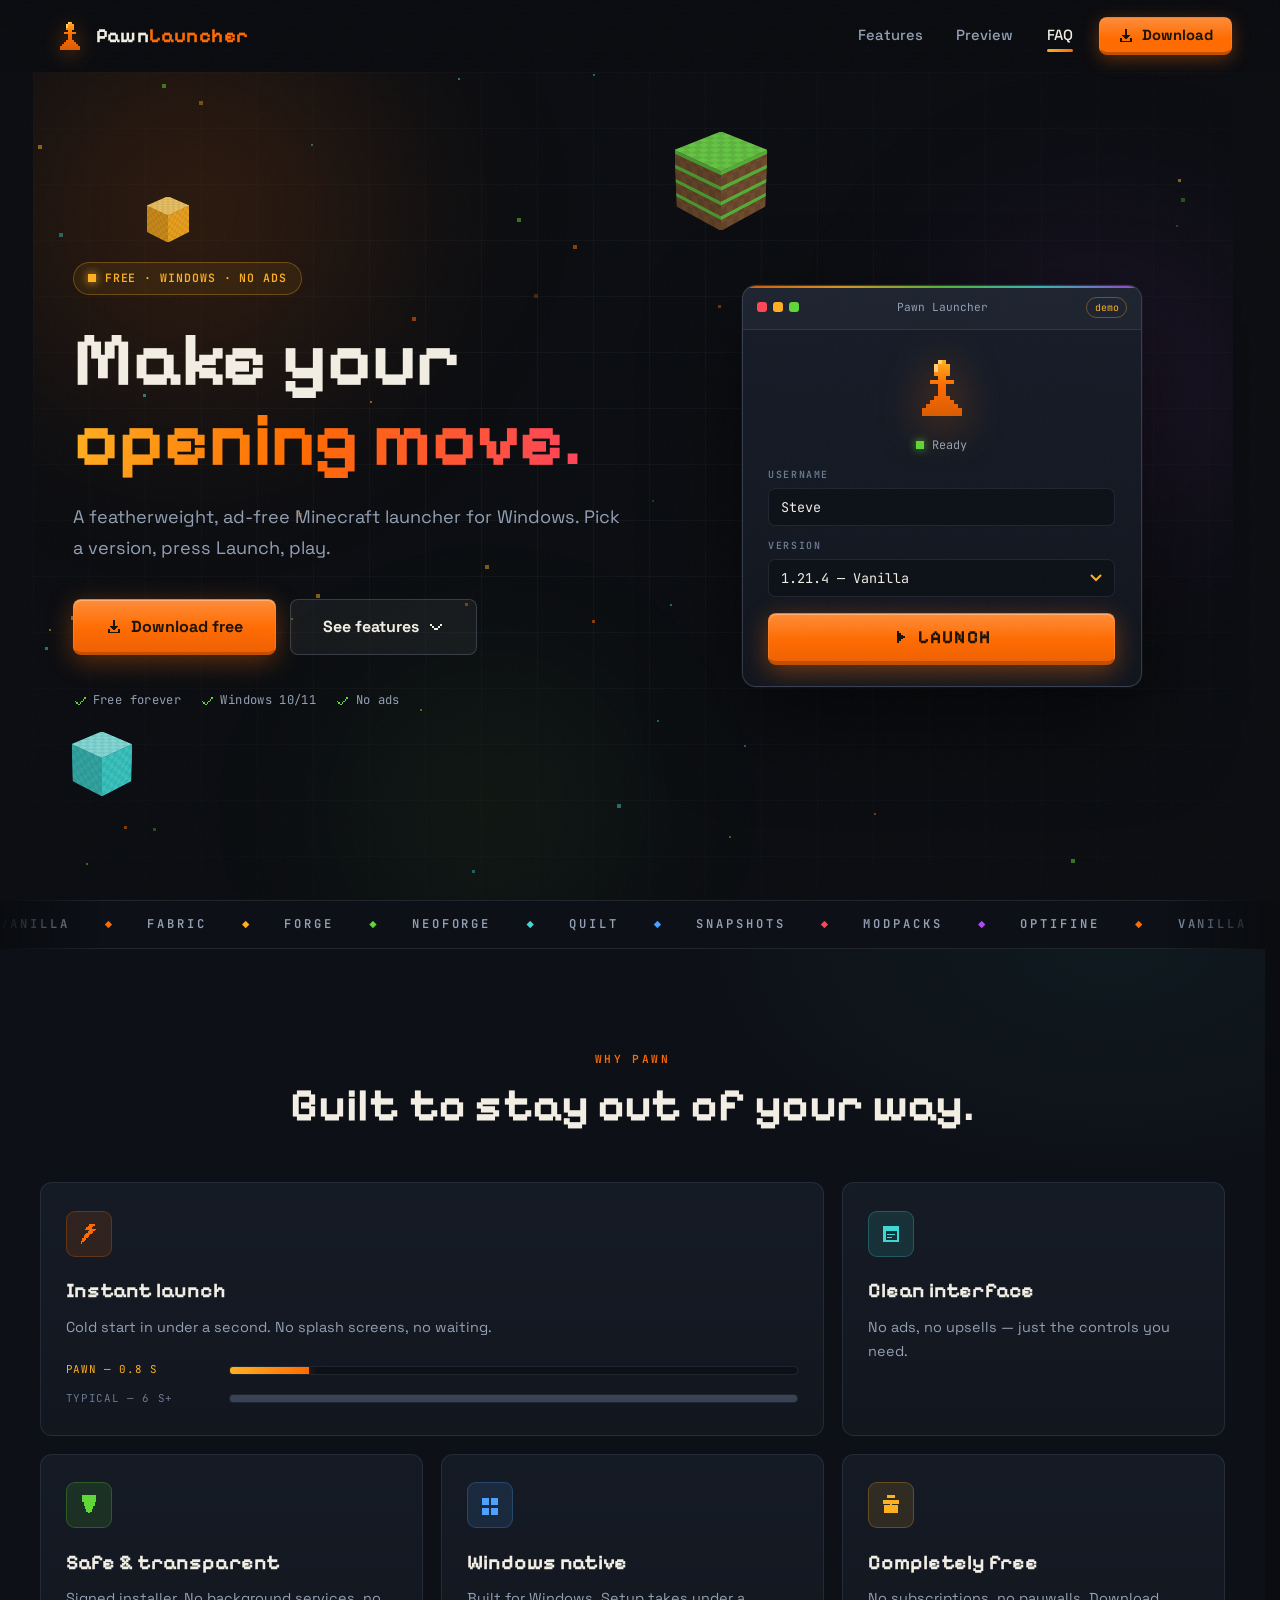
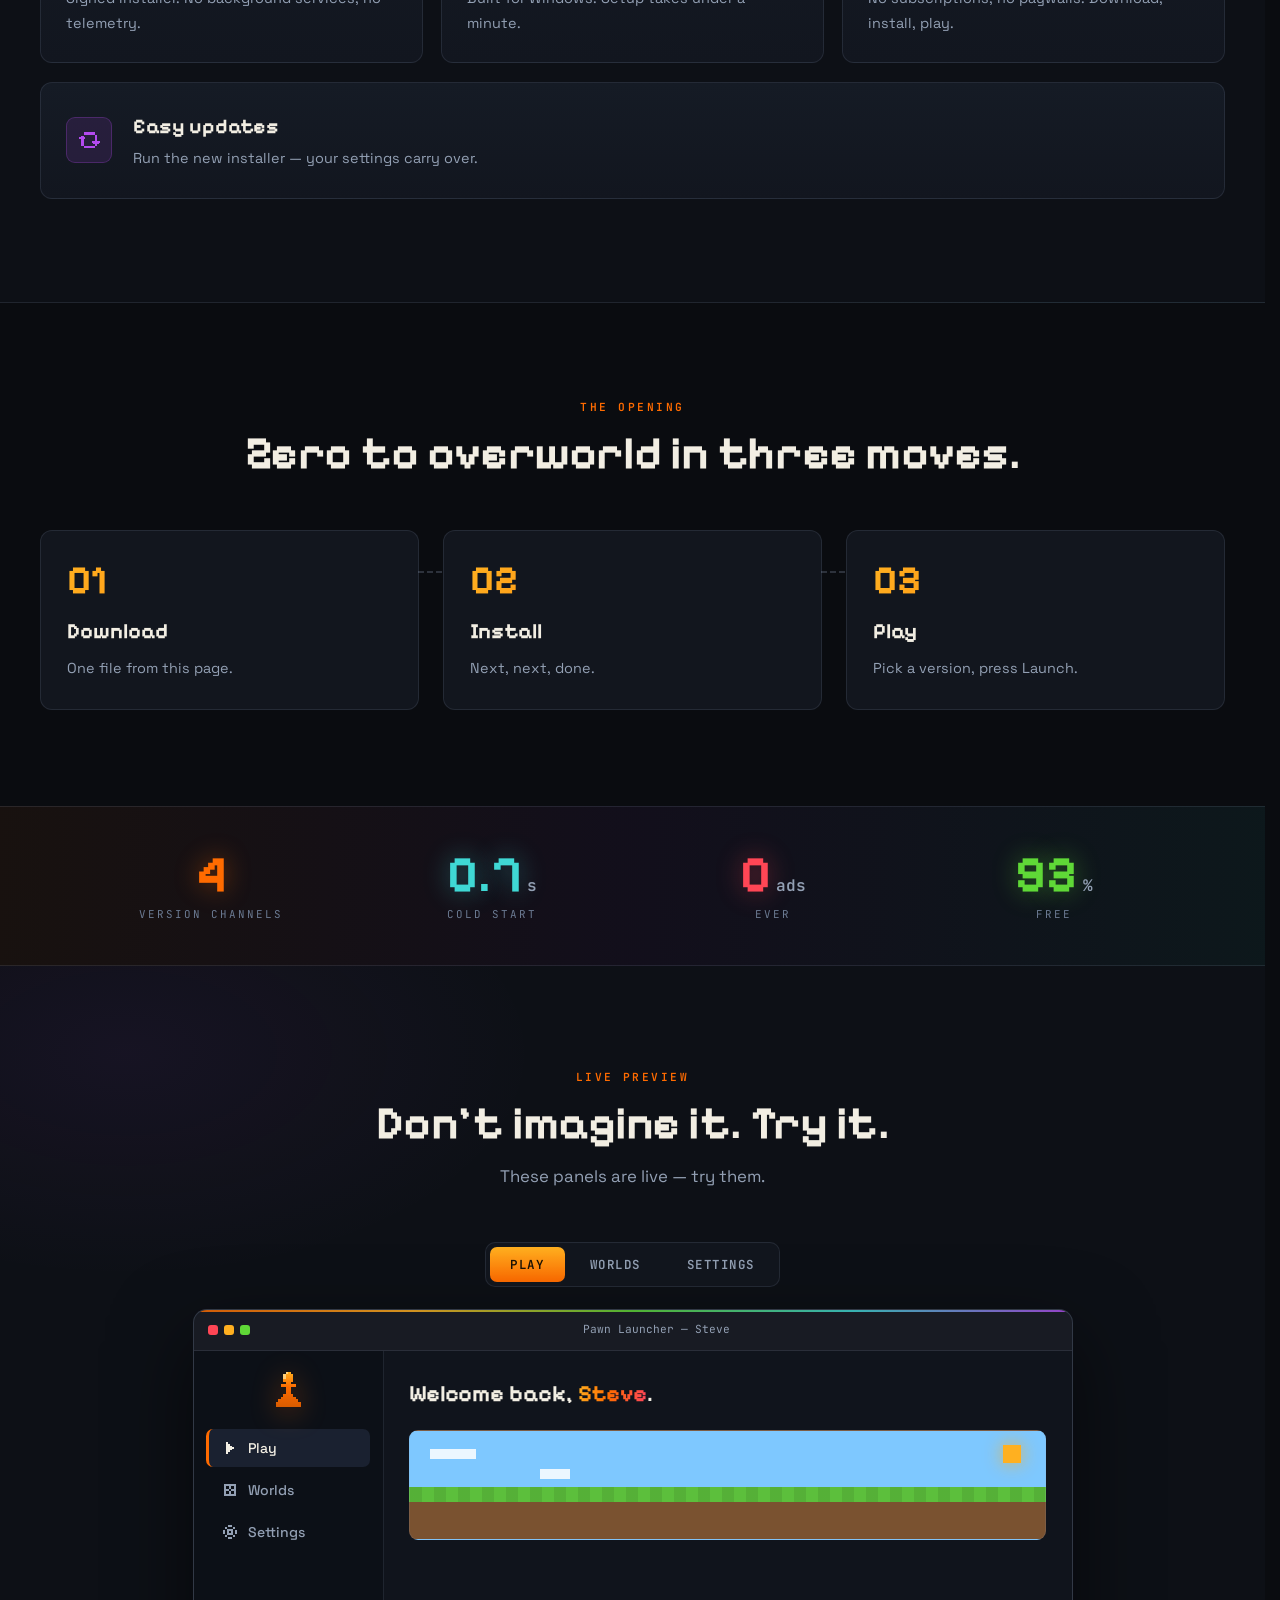
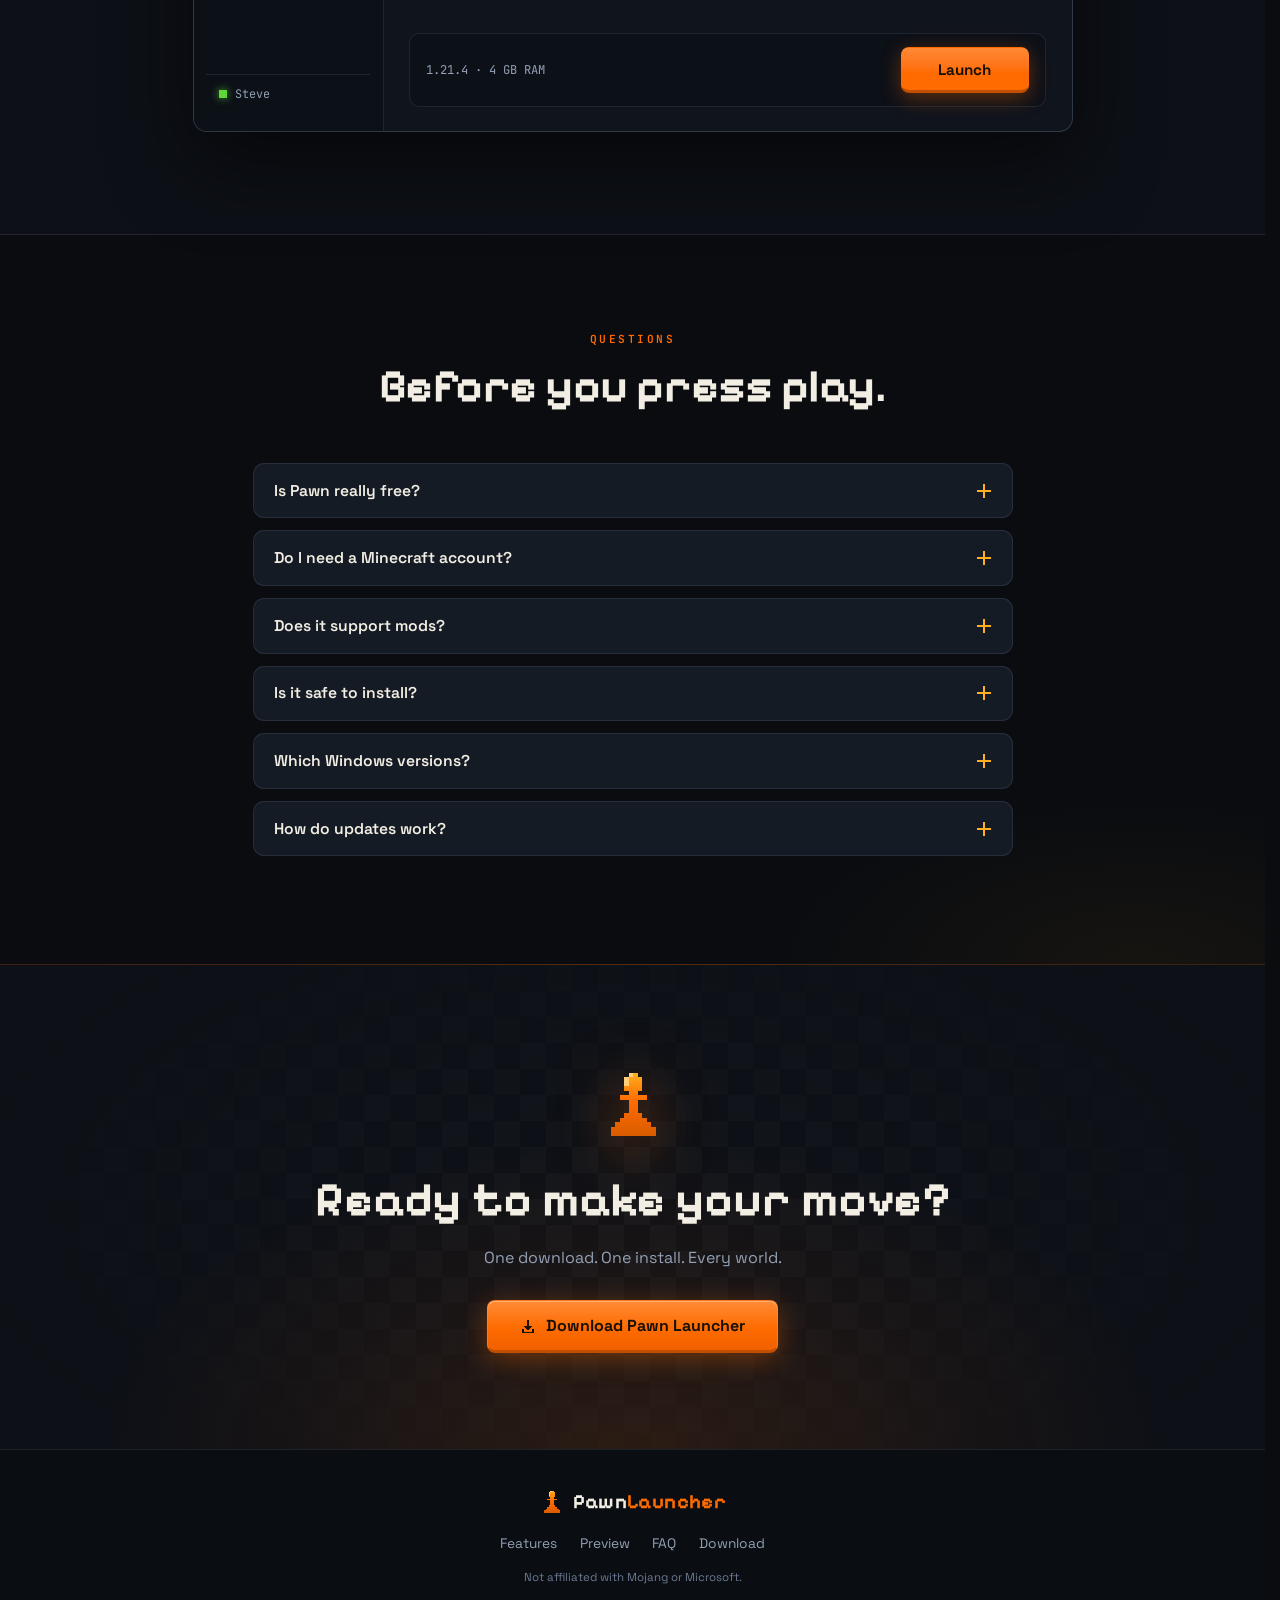
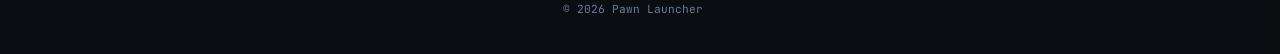
==== commit 8fcad449: "Add files via upload" ====
--- a/index.html
+++ b/index.html
@@ -11,20 +11,414 @@
 <link rel="preconnect" href="https://fonts.googleapis.com">
 <link rel="preconnect" href="https://fonts.gstatic.com" crossorigin>
 <link href="https://fonts.googleapis.com/css2?family=Pixelify+Sans:wght@400..700&family=Space+Grotesk:wght@300..700&family=JetBrains+Mono:wght@400;600&display=swap" rel="stylesheet">
-<link rel="stylesheet" href="style.css">
 <script>document.documentElement.classList.add('js');</script>
+<style>
+/* ============ RESET / TOKENS ============ */
+*, *::before, *::after { box-sizing: border-box; margin: 0; padding: 0; }
+:root {
+  --lava:#FF6B00; --lava-bright:#FF8C38; --lava-deep:#C24E00;
+  --gold:#FFB020; --xp:#5FD837; --diamond:#3FD8D4;
+  --sky:#4EA1FF; --redstone:#FF4655; --ender:#B44AF0;
+  --bg:#0A0C10; --bg-2:#0D1016; --surface:#12161E;
+  --card:#151B25; --card-2:#1A2130; --well:#0C1017;
+  --line:rgba(148,163,190,.14); --line-strong:rgba(148,163,190,.26);
+  --text:#F2EEE3; --muted:#93A0B4; --faint:#6B7A92; --ink:#1A1206;
+  --nav-h:72px;
+  --font-display:'Pixelify Sans','Courier New',monospace;
+  --font-body:'Space Grotesk',system-ui,sans-serif;
+  --font-mono:'JetBrains Mono','Courier New',monospace;
+  --ease:cubic-bezier(.22,.61,.2,1); --t:.22s;
+  --demo-accent:var(--lava); --demo-accent-deep:var(--lava-deep);
+}
+html { scroll-behavior:smooth; scroll-padding-top:calc(var(--nav-h) + 16px); scrollbar-gutter:stable; scrollbar-color:var(--lava-deep) var(--bg-2); }
+body { font-family:var(--font-body); background:var(--bg); color:var(--text); line-height:1.6; min-height:100vh; overflow-x:hidden; -webkit-font-smoothing:antialiased; }
+body::after { content:''; position:fixed; inset:0; z-index:9000; pointer-events:none; opacity:.035; background-image:url("data:image/svg+xml,%3Csvg xmlns='http://www.w3.org/2000/svg' width='160' height='160'%3E%3Cfilter id='n'%3E%3CfeTurbulence type='fractalNoise' baseFrequency='0.9' numOctaves='2'/%3E%3C/filter%3E%3Crect width='160' height='160' filter='url(%23n)'/%3E%3C/svg%3E"); }
+img, svg { display:block; max-width:100%; }
+a { color:inherit; text-decoration:none; }
+button { font-family:inherit; color:inherit; }
+ul, ol { list-style:none; }
+[hidden] { display:none !important; }
+[tabindex="-1"] { outline:none; }
+::selection { background:var(--lava); color:var(--ink); }
+:focus-visible { outline:2px solid var(--gold); outline-offset:3px; border-radius:4px; }
+::-webkit-scrollbar { width:12px; height:12px; }
+::-webkit-scrollbar-track { background:var(--bg-2); border-left:1px solid var(--line); }
+::-webkit-scrollbar-thumb { background:linear-gradient(180deg,var(--lava),var(--lava-deep)); border:3px solid var(--bg-2); border-radius:8px; }
+::-webkit-scrollbar-thumb:hover { background:linear-gradient(180deg,var(--gold),var(--lava)); }
+.demo-log, .world-list { scrollbar-width:thin; scrollbar-color:var(--lava-deep) var(--well); }
+.demo-log::-webkit-scrollbar, .world-list::-webkit-scrollbar { width:8px; }
+.demo-log::-webkit-scrollbar-track, .world-list::-webkit-scrollbar-track { background:var(--well); border-left:none; }
+.demo-log::-webkit-scrollbar-thumb, .world-list::-webkit-scrollbar-thumb { border-width:2px; border-color:var(--well); }
+.icon { width:16px; height:16px; fill:currentColor; flex-shrink:0; }
+.icon--tiny { width:12px; height:12px; }
+.icon--check { color:var(--xp); width:13px; height:13px; }
+.grad-text { background:linear-gradient(100deg,var(--gold),var(--lava) 45%,var(--redstone) 95%); -webkit-background-clip:text; background-clip:text; color:transparent; }
+.skip-link { position:absolute; top:-120px; left:1rem; z-index:10000; background:var(--lava); color:var(--ink); padding:.5rem 1rem; border-radius:0 0 8px 8px; font-weight:700; transition:top .2s; }
+.skip-link:focus { top:0; }
+.scroll-progress { position:fixed; top:0; left:0; right:0; height:3px; z-index:300; pointer-events:none; }
+.scroll-progress span { display:block; height:100%; width:100%; transform-origin:0 50%; transform:scaleX(0); background:linear-gradient(90deg,var(--gold),var(--lava),var(--redstone),var(--ender),var(--diamond)); }
+
+/* ============ NAVBAR ============ */
+.navbar { position:fixed; inset:0 0 auto 0; height:var(--nav-h); z-index:200; display:flex; align-items:center; padding:0 clamp(1rem,5vw,3rem); background:rgba(10,12,16,.55); backdrop-filter:blur(18px); -webkit-backdrop-filter:blur(18px); border-bottom:1px solid transparent; transition:background var(--t),border-color var(--t),box-shadow var(--t); }
+.navbar.scrolled { background:rgba(10,12,16,.88); border-bottom-color:var(--line); box-shadow:0 12px 40px rgba(0,0,0,.35); }
+.navbar__inner { width:100%; max-width:1200px; margin:0 auto; display:flex; align-items:center; gap:1.5rem; }
+.logo-link { display:inline-flex; align-items:center; gap:.6rem; padding:6px 10px 6px 6px; border-radius:8px; transition:background var(--t); }
+.logo-link:hover, .logo-link:focus-visible { background:rgba(255,255,255,.05); }
+.logo-pawn { width:32px; height:32px; filter:drop-shadow(0 3px 10px rgba(255,107,0,.45)); transition:transform .3s var(--ease); }
+.logo-link:hover .logo-pawn { transform:translateY(-3px); }
+.logo-word { font-family:var(--font-display); font-weight:700; font-size:1.25rem; letter-spacing:.02em; white-space:nowrap; }
+.logo-word__accent { color:var(--lava); }
+.navbar nav { margin-left:auto; }
+.nav-links { display:flex; align-items:center; gap:.2rem; }
+.nav-links a { position:relative; display:inline-flex; align-items:center; padding:.45rem .95rem; border-radius:8px; font-size:.92rem; font-weight:500; color:var(--muted); transition:color var(--t),background var(--t); }
+.nav-links a:hover, .nav-links a:focus-visible { color:var(--text); background:rgba(255,255,255,.06); }
+.nav-links a.active { color:var(--text); }
+.nav-links a.active::after { content:''; position:absolute; left:.95rem; right:.95rem; bottom:2px; height:3px; background:linear-gradient(90deg,var(--gold),var(--lava)); border-radius:2px; }
+.nav-download-btn { display:inline-flex; align-items:center; gap:.45rem; margin-left:.5rem; padding:.5rem 1.15rem; border-radius:8px; border:1px solid rgba(255,154,77,.35); border-bottom:3px solid var(--lava-deep); background:linear-gradient(180deg,var(--lava-bright),var(--lava) 60%); color:var(--ink); font-size:.92rem; font-weight:700; cursor:pointer; box-shadow:0 4px 18px rgba(255,107,0,.35); transition:filter var(--t),transform var(--t),box-shadow var(--t); }
+.nav-download-btn:hover, .nav-download-btn:focus-visible { filter:brightness(1.1); transform:translateY(-1px); box-shadow:0 6px 26px rgba(255,107,0,.5); }
+.nav-download-btn:active { transform:translateY(1px); }
+.nav-toggle { display:none; flex-direction:column; justify-content:center; align-items:center; gap:5px; width:40px; height:40px; margin-left:auto; background:none; border:none; border-radius:8px; cursor:pointer; transition:background var(--t); }
+.nav-toggle:hover, .nav-toggle:focus-visible { background:rgba(255,255,255,.07); }
+.nav-toggle span { display:block; width:20px; height:2px; background:var(--text); border-radius:2px; transition:transform .28s var(--ease),opacity .28s var(--ease); }
+.nav-toggle[aria-expanded="true"] span:nth-child(1) { transform:translateY(7px) rotate(45deg); }
+.nav-toggle[aria-expanded="true"] span:nth-child(2) { opacity:0; }
+.nav-toggle[aria-expanded="true"] span:nth-child(3) { transform:translateY(-7px) rotate(-45deg); }
+main { padding-top:var(--nav-h); }
+section[id] { scroll-margin-top:calc(var(--nav-h) + 16px); }
+
+/* ============ BUTTONS ============ */
+.btn { display:inline-flex; align-items:center; justify-content:center; gap:.6rem; padding:.72rem 1.6rem; border-radius:8px; font-size:.95rem; font-weight:700; cursor:pointer; transition:filter var(--t),transform var(--t),box-shadow var(--t),background var(--t),border-color var(--t); }
+.btn--primary { background:linear-gradient(180deg,var(--lava-bright),var(--lava) 55%,#F06000); color:var(--ink); border:1px solid rgba(255,154,77,.4); border-bottom:3px solid var(--lava-deep); box-shadow:0 6px 26px rgba(255,107,0,.35),inset 0 1px 0 rgba(255,255,255,.3); }
+.btn--primary:hover, .btn--primary:focus-visible { filter:brightness(1.1); transform:translateY(-2px); box-shadow:0 10px 36px rgba(255,107,0,.5),inset 0 1px 0 rgba(255,255,255,.3); }
+.btn--primary:active { transform:translateY(1px); box-shadow:0 3px 14px rgba(255,107,0,.35); }
+.btn--ghost { background:rgba(255,255,255,.05); color:var(--text); border:1px solid var(--line-strong); }
+.btn--ghost:hover, .btn--ghost:focus-visible { background:var(--card-2); border-color:rgba(255,107,0,.45); transform:translateY(-2px); }
+.btn--lg { padding:.9rem 2rem; font-size:1rem; }
+.btn--sm { padding:.45rem .95rem; font-size:.82rem; }
+
+/* ============ HERO ============ */
+.hero { position:relative; display:grid; grid-template-columns:1.05fr .95fr; align-items:center; gap:4rem; max-width:1200px; margin:0 auto; padding:clamp(3.5rem,8vw,6rem) clamp(1.5rem,5vw,2.5rem); min-height:calc(100vh - var(--nav-h)); }
+.hero__bg { position:absolute; inset:0; overflow:hidden; pointer-events:none; z-index:0; }
+.hero__orb { position:absolute; border-radius:50%; filter:blur(80px); will-change:transform; }
+.hero__orb--lava { width:560px; height:560px; top:-140px; left:-120px; background:radial-gradient(circle,rgba(255,107,0,.2),transparent 70%); }
+.hero__orb--ender { width:460px; height:460px; top:10%; right:-8%; background:radial-gradient(circle,rgba(180,74,240,.14),transparent 70%); }
+.hero__orb--xp { width:380px; height:380px; bottom:-12%; left:22%; background:radial-gradient(circle,rgba(95,216,55,.09),transparent 70%); }
+.hero__grid { position:absolute; inset:0; background-image:linear-gradient(rgba(148,163,190,.05) 1px,transparent 1px),linear-gradient(90deg,rgba(148,163,190,.05) 1px,transparent 1px); background-size:56px 56px; -webkit-mask-image:radial-gradient(ellipse 85% 85% at 50% 45%,#000 20%,transparent 100%); mask-image:radial-gradient(ellipse 85% 85% at 50% 45%,#000 20%,transparent 100%); }
+#ember-canvas { position:absolute; inset:0; width:100%; height:100%; }
+.cube-slot { position:absolute; will-change:transform; }
+.cube-slot--1 { top:9%; right:40%; }
+.cube-slot--2 { bottom:14%; left:4%; }
+.cube-slot--3 { top:16%; left:10%; }
+.cube-float { animation:cubeFloat 6s ease-in-out infinite; }
+.cube-float--alt { animation-duration:7.5s; animation-delay:-2s; }
+@keyframes cubeFloat { 0%,100% { transform:translateY(0); } 50% { transform:translateY(-12px); } }
+.cube3d { width:var(--s); height:var(--s); perspective:600px; opacity:.9; }
+.cube3d__inner { position:relative; width:100%; height:100%; transform-style:preserve-3d; transform:rotateX(-28deg) rotateY(45deg); animation:cubeSpin 22s linear infinite; }
+@keyframes cubeSpin { from { transform:rotateX(-28deg) rotateY(45deg); } to { transform:rotateX(-28deg) rotateY(405deg); } }
+.cube3d .f { position:absolute; inset:0; background-size:25% 25%; background-image:repeating-conic-gradient(rgba(0,0,0,.08) 0% 25%,transparent 0% 50%); }
+.f-front { transform:translateZ(calc(var(--s)/2)); } .f-back { transform:rotateY(180deg) translateZ(calc(var(--s)/2)); }
+.f-left { transform:rotateY(-90deg) translateZ(calc(var(--s)/2)); } .f-right { transform:rotateY(90deg) translateZ(calc(var(--s)/2)); }
+.f-top { transform:rotateX(90deg) translateZ(calc(var(--s)/2)); } .f-bottom { transform:rotateX(-90deg) translateZ(calc(var(--s)/2)); }
+.cube3d--grass .f-top { background-color:#6FD84A; } .cube3d--grass .f-bottom { background-color:#6B4426; }
+.cube3d--grass .f-front,.cube3d--grass .f-back,.cube3d--grass .f-left,.cube3d--grass .f-right { background-color:#7A5230; background-image:linear-gradient(180deg,#5CBF3C 0 22%,transparent 22%),repeating-conic-gradient(rgba(0,0,0,.1) 0% 25%,transparent 0% 50%); }
+.cube3d--grass .f-right,.cube3d--grass .f-back { filter:brightness(.72); } .cube3d--grass .f-left { filter:brightness(.86); }
+.cube3d--diamond .f { background-color:#3FD8D4; } .cube3d--diamond .f-top { background-color:#8FF0EC; }
+.cube3d--diamond .f-right,.cube3d--diamond .f-back { filter:brightness(.68); } .cube3d--diamond .f-left { filter:brightness(.84); } .cube3d--diamond .f-bottom { filter:brightness(.5); }
+.cube3d--gold .f { background-color:#FFB020; } .cube3d--gold .f-top { background-color:#FFD36B; }
+.cube3d--gold .f-right,.cube3d--gold .f-back { filter:brightness(.7); } .cube3d--gold .f-left { filter:brightness(.85); } .cube3d--gold .f-bottom { filter:brightness(.5); }
+.hero__content { position:relative; z-index:1; }
+.hero__eyebrow { display:inline-flex; align-items:center; gap:.55rem; background:rgba(255,176,32,.08); border:1px solid rgba(255,176,32,.3); color:var(--gold); font-family:var(--font-mono); font-size:.72rem; font-weight:600; letter-spacing:.08em; text-transform:uppercase; padding:.38rem .9rem; border-radius:100px; margin-bottom:1.6rem; }
+.pulse-dot { width:8px; height:8px; background:var(--gold); box-shadow:0 0 10px var(--gold); animation:pulse 1.8s ease-in-out infinite; }
+@keyframes pulse { 0%,100% { opacity:1; } 50% { opacity:.35; } }
+.hero__title { font-family:var(--font-display); font-size:clamp(2.9rem,6vw,5rem); font-weight:700; line-height:1.04; letter-spacing:-.01em; margin-bottom:1.3rem; }
+.hero__subtitle { font-size:clamp(1rem,1.8vw,1.13rem); color:var(--muted); margin-bottom:2.2rem; max-width:46ch; line-height:1.75; }
+.hero__actions { display:flex; flex-wrap:wrap; gap:.85rem; margin-bottom:2.2rem; }
+.hero__meta { display:flex; flex-wrap:wrap; gap:1.2rem; }
+.hero__meta li { display:inline-flex; align-items:center; gap:.45rem; font-family:var(--font-mono); font-size:.76rem; color:var(--muted); letter-spacing:.03em; }
+
+/* ============ DEMO ============ */
+.hero__visual { position:relative; z-index:1; display:flex; justify-content:center; }
+.mockup-glow { position:absolute; width:360px; height:360px; top:50%; left:50%; transform:translate(-50%,-50%); border-radius:50%; background:radial-gradient(circle,rgba(255,107,0,.16),transparent 65%); filter:blur(24px); pointer-events:none; }
+.mockup { position:relative; width:min(400px,100%); background:linear-gradient(180deg,#161C28,#10141C); border:1px solid var(--line-strong); border-radius:14px; overflow:hidden; box-shadow:0 0 0 1px rgba(255,255,255,.03),0 36px 90px rgba(0,0,0,.6); }
+.mockup::before,.frame::before,.modal::before { content:''; position:absolute; top:0; left:0; right:0; height:2px; background:linear-gradient(90deg,var(--lava),var(--gold),var(--xp),var(--diamond),var(--ender)); opacity:.8; z-index:2; }
+.mockup__bar { display:flex; align-items:center; gap:6px; padding:11px 14px; background:rgba(255,255,255,.03); border-bottom:1px solid var(--line); }
+.mockup__dot { width:10px; height:10px; border-radius:3px; }
+.mockup__dot--r { background:var(--redstone); } .mockup__dot--y { background:var(--gold); } .mockup__dot--g { background:var(--xp); }
+.mockup__title { margin-left:auto; margin-right:auto; font-family:var(--font-mono); font-size:.7rem; color:var(--muted); }
+.mockup__chip { font-family:var(--font-mono); font-size:.62rem; color:var(--gold); border:1px solid rgba(255,176,32,.35); padding:.1rem .45rem; border-radius:100px; }
+.mockup__body { display:flex; flex-direction:column; gap:.8rem; padding:1.6rem 1.6rem 1.3rem; }
+.mockup__pawn { width:64px; height:64px; margin:0 auto .2rem; filter:drop-shadow(0 6px 22px rgba(255,107,0,.5)); animation:float 5s ease-in-out infinite; }
+@keyframes float { 0%,100% { transform:translateY(0); } 50% { transform:translateY(-7px); } }
+.demo-status { display:flex; align-items:center; justify-content:center; gap:.5rem; font-family:var(--font-mono); font-size:.74rem; color:var(--muted); min-height:1.4em; }
+.status-dot { width:8px; height:8px; background:var(--xp); box-shadow:0 0 8px rgba(95,216,55,.8); flex-shrink:0; }
+.status-dot.is-busy { background:var(--gold); box-shadow:0 0 8px rgba(255,176,32,.8); animation:pulse 1s ease-in-out infinite; }
+.demo-field { display:flex; flex-direction:column; gap:.3rem; }
+.demo-field label { font-family:var(--font-mono); font-size:.62rem; font-weight:600; letter-spacing:.16em; text-transform:uppercase; color:var(--faint); }
+.demo-field input,.demo-field select,.mini-select { width:100%; background:var(--well); border:1px solid var(--line); border-radius:7px; color:var(--text); font-family:var(--font-mono); font-size:.84rem; padding:.55rem .75rem; transition:border-color var(--t),box-shadow var(--t); }
+.demo-field input:focus,.demo-field select:focus,.mini-select:focus { outline:none; border-color:var(--lava); box-shadow:0 0 0 3px rgba(255,107,0,.18); }
+.demo-field select,.mini-select { appearance:none; -webkit-appearance:none; background-image:url("data:image/svg+xml,%3Csvg xmlns='http://www.w3.org/2000/svg' width='12' height='8'%3E%3Cpath d='M1 1l5 5 5-5' stroke='%23FFB020' stroke-width='2' fill='none'/%3E%3C/svg%3E"); background-repeat:no-repeat; background-position:right .75rem center; padding-right:2.2rem; cursor:pointer; }
+.launch-btn { display:inline-flex; align-items:center; justify-content:center; gap:.6rem; width:100%; padding:.8rem 1rem; margin-top:.2rem; border-radius:8px; border:1px solid rgba(255,154,77,.4); border-bottom:4px solid var(--lava-deep); background:linear-gradient(180deg,var(--lava-bright),var(--lava) 55%,#F06000); color:var(--ink); font-family:var(--font-display); font-size:1.15rem; font-weight:700; letter-spacing:.06em; cursor:pointer; box-shadow:0 6px 24px rgba(255,107,0,.4),inset 0 1px 0 rgba(255,255,255,.3); transition:filter var(--t),transform var(--t),box-shadow var(--t),background var(--t),border-color var(--t); }
+.launch-btn:hover:not(:disabled),.launch-btn:focus-visible { filter:brightness(1.1); transform:translateY(-2px); }
+.launch-btn:active:not(:disabled) { transform:translateY(1px); }
+.launch-btn:disabled { cursor:wait; filter:saturate(.7) brightness(.9); }
+.launch-btn .i-when-running { display:none; }
+.launch-btn.is-running { background:linear-gradient(180deg,#FF6B77,var(--redstone) 55%,#E0303E); border-color:rgba(255,120,130,.4); border-bottom-color:#A8222D; box-shadow:0 6px 24px rgba(255,70,85,.35),inset 0 1px 0 rgba(255,255,255,.25); color:#fff; }
+.launch-btn.is-running .i-when-idle { display:none; }
+.launch-btn.is-running .i-when-running { display:block; }
+.demo-progress { display:flex; align-items:center; gap:.6rem; }
+.demo-progress__track { flex:1; height:10px; background:var(--well); border:1px solid var(--line); border-radius:4px; overflow:hidden; }
+.demo-progress__track span { display:block; height:100%; width:0%; background:repeating-linear-gradient(90deg,var(--gold) 0 8px,var(--lava) 8px 16px); transition:width .12s linear; }
+.demo-progress__pct { font-family:var(--font-mono); font-size:.7rem; color:var(--gold); min-width:3.2ch; text-align:right; }
+.demo-log { background:var(--well); border:1px solid var(--line); border-radius:7px; padding:.6rem .75rem; font-family:var(--font-mono); font-size:.68rem; line-height:1.8; max-height:96px; overflow-y:auto; color:var(--muted); }
+.demo-log .log-ok { color:var(--xp); } .demo-log .log-info { color:var(--diamond); } .demo-log .log-warn { color:var(--gold); }
+.burst-p { position:absolute; width:6px; height:6px; z-index:5; pointer-events:none; animation:burst .7s var(--ease) forwards; }
+@keyframes burst { to { transform:translate(var(--dx),var(--dy)) scale(0); opacity:0; } }
+
+/* ============ MARQUEE / SECTIONS ============ */
+.marquee { overflow:hidden; border-top:1px solid var(--line); border-bottom:1px solid var(--line); background:var(--bg-2); padding:.85rem 0; -webkit-mask-image:linear-gradient(90deg,transparent,#000 8%,#000 92%,transparent); mask-image:linear-gradient(90deg,transparent,#000 8%,#000 92%,transparent); }
+.marquee__track { display:flex; align-items:center; gap:2.2rem; width:max-content; animation:marquee 30s linear infinite; }
+.marquee:hover .marquee__track { animation-play-state:paused; }
+@keyframes marquee { to { transform:translateX(-50%); } }
+.marquee span { font-family:var(--font-mono); font-size:.76rem; font-weight:600; letter-spacing:.24em; text-transform:uppercase; color:var(--muted); white-space:nowrap; }
+.marquee i { font-style:normal; font-size:.6rem; }
+.marquee i:nth-of-type(7n+1) { color:var(--lava); } .marquee i:nth-of-type(7n+2) { color:var(--gold); } .marquee i:nth-of-type(7n+3) { color:var(--xp); } .marquee i:nth-of-type(7n+4) { color:var(--diamond); } .marquee i:nth-of-type(7n+5) { color:var(--sky); } .marquee i:nth-of-type(7n+6) { color:var(--redstone); } .marquee i:nth-of-type(7n+7) { color:var(--ender); }
+.section-inner { max-width:1200px; margin:0 auto; }
+.section-header { text-align:center; margin-bottom:3.2rem; }
+.section__label { font-family:var(--font-mono); font-size:.7rem; font-weight:600; letter-spacing:.22em; text-transform:uppercase; color:var(--lava); margin-bottom:.7rem; }
+.section__title { font-family:var(--font-display); font-size:clamp(2rem,4vw,2.9rem); font-weight:700; letter-spacing:-.01em; line-height:1.1; margin-bottom:.8rem; }
+.section__sub { color:var(--muted); font-size:clamp(.95rem,1.8vw,1.05rem); max-width:56ch; margin:0 auto; line-height:1.75; }
+
+/* ============ FEATURES ============ */
+.features-section { padding:clamp(4rem,8vw,6.5rem) clamp(1.5rem,5vw,2.5rem); background:radial-gradient(55% 40% at 88% 0%,rgba(63,216,212,.05),transparent 65%),var(--bg-2); border-bottom:1px solid var(--line); }
+.bento { display:grid; grid-template-columns:repeat(3,1fr); gap:1.15rem; }
+.feature-card { position:relative; background:linear-gradient(180deg,var(--card),#12161F); border:1px solid var(--line); border-radius:12px; padding:1.7rem 1.55rem; transition:transform var(--t) var(--ease),border-color var(--t),box-shadow var(--t); }
+.feature-card:hover { transform:translateY(-4px); border-color:color-mix(in srgb,var(--hue) 45%,transparent); box-shadow:0 14px 44px rgba(0,0,0,.35),0 0 24px color-mix(in srgb,var(--hue) 12%,transparent); }
+.feature-card--wide { grid-column:span 2; }
+.feature-card--full { grid-column:span 3; display:flex; align-items:center; gap:1.3rem; }
+.feature-card--full .feature-card__icon { margin-bottom:0; flex-shrink:0; }
+.feature-card--full .feature-card__title { margin-bottom:.2rem; }
+.feature-card__icon { width:46px; height:46px; border-radius:9px; display:flex; align-items:center; justify-content:center; color:var(--hue); background:color-mix(in srgb,var(--hue) 12%,transparent); border:1px solid color-mix(in srgb,var(--hue) 25%,transparent); margin-bottom:1.1rem; transition:transform var(--t) var(--ease); }
+.feature-card__icon .icon { width:22px; height:22px; }
+.feature-card:hover .feature-card__icon { transform:translateY(-3px) scale(1.06); }
+.feature-card__title { font-family:var(--font-display); font-size:1.3rem; font-weight:700; margin-bottom:.45rem; }
+.feature-card__desc { font-size:.9rem; color:var(--muted); line-height:1.7; }
+.speed { display:flex; flex-direction:column; gap:.7rem; margin-top:1.4rem; }
+.speed-row { display:grid; grid-template-columns:150px 1fr; align-items:center; gap:.8rem; }
+.speed-row__label { font-family:var(--font-mono); font-size:.68rem; letter-spacing:.06em; color:var(--faint); text-transform:uppercase; }
+.speed-row__label--hot { color:var(--gold); }
+.speed-row__track { height:9px; background:var(--well); border:1px solid var(--line); border-radius:4px; overflow:hidden; }
+.speed-row__fill { display:block; height:100%; width:0; background:#3A4356; transition:width 1.1s var(--ease) .35s; }
+.speed-row__fill--hot { background:linear-gradient(90deg,var(--gold),var(--lava)); box-shadow:0 0 12px rgba(255,107,0,.5); }
+.feature-card.revealed .speed-row__fill { width:var(--w); }
+
+/* ============ STEPS / STATS ============ */
+.steps-section { padding:clamp(4rem,8vw,6rem) clamp(1.5rem,5vw,2.5rem); background:var(--bg); }
+.steps { display:grid; grid-template-columns:repeat(3,1fr); gap:1.5rem; }
+.step { position:relative; background:var(--surface); border:1px solid var(--line); border-radius:12px; padding:1.8rem 1.6rem; }
+.step:not(:last-child)::after { content:''; position:absolute; top:40px; right:-1.5rem; width:1.5rem; border-top:2px dashed var(--line-strong); }
+.step__num { display:block; font-family:var(--font-display); font-size:2.5rem; font-weight:700; line-height:1; margin-bottom:.9rem; background:linear-gradient(120deg,var(--gold),var(--lava)); -webkit-background-clip:text; background-clip:text; color:transparent; }
+.step h3 { font-family:var(--font-display); font-size:1.35rem; font-weight:700; margin-bottom:.45rem; }
+.step p { font-size:.9rem; color:var(--muted); line-height:1.7; }
+.stats-band { border-top:1px solid var(--line); border-bottom:1px solid var(--line); background:linear-gradient(90deg,rgba(255,107,0,.06),rgba(180,74,240,.05) 50%,rgba(63,216,212,.06)); padding:2.6rem clamp(1.5rem,5vw,2.5rem); }
+.stats-band__inner { max-width:1100px; margin:0 auto; display:grid; grid-template-columns:repeat(4,1fr); gap:1.5rem; text-align:center; }
+.stat-big__value { display:flex; align-items:baseline; justify-content:center; gap:.35rem; }
+.stat-big__num { font-family:var(--font-display); font-size:clamp(2.3rem,4.5vw,3.2rem); font-weight:700; line-height:1; color:var(--hue); text-shadow:0 0 26px color-mix(in srgb,var(--hue) 45%,transparent); }
+.stat-big__suffix { font-family:var(--font-mono); font-size:1rem; font-weight:600; color:var(--muted); }
+.stat-big__label { display:block; margin-top:.4rem; font-family:var(--font-mono); font-size:.68rem; letter-spacing:.18em; text-transform:uppercase; color:var(--faint); }
+
+/* ============ PREVIEW ============ */
+.preview-section { padding:clamp(4rem,8vw,6.5rem) clamp(1.5rem,5vw,2.5rem); background:radial-gradient(50% 40% at 10% 10%,rgba(180,74,240,.06),transparent 65%),var(--bg-2); border-bottom:1px solid var(--line); }
+.preview-tabs { display:flex; gap:4px; width:fit-content; margin:0 auto 1.4rem; background:var(--surface); border:1px solid var(--line); border-radius:10px; padding:4px; }
+.preview-tabs [role="tab"] { border:none; background:transparent; color:var(--muted); font-family:var(--font-mono); font-size:.78rem; font-weight:600; letter-spacing:.12em; text-transform:uppercase; padding:.55rem 1.3rem; border-radius:7px; cursor:pointer; transition:background var(--t),color var(--t); }
+.preview-tabs [role="tab"]:hover { color:var(--text); }
+.preview-tabs [role="tab"][aria-selected="true"] { background:linear-gradient(180deg,var(--gold),var(--lava)); color:var(--ink); }
+.frame { position:relative; max-width:880px; margin:0 auto; background:#10141C; border:1px solid var(--line-strong); border-radius:14px; overflow:hidden; box-shadow:0 30px 80px rgba(0,0,0,.55); }
+.frame[data-theme="ocean"] { --demo-accent:var(--diamond); --demo-accent-deep:#1E9E9A; }
+.frame[data-theme="end"] { --demo-accent:var(--ender); --demo-accent-deep:#7E2BB8; }
+.frame__bar { display:flex; align-items:center; gap:6px; padding:11px 14px; background:rgba(255,255,255,.03); border-bottom:1px solid var(--line); }
+.frame__content { display:grid; grid-template-columns:190px 1fr; min-height:380px; }
+.frame__sidebar { display:flex; flex-direction:column; gap:.3rem; padding:1.1rem .8rem; background:var(--well); border-right:1px solid var(--line); }
+.frame__pawn { width:40px; height:40px; margin:0 auto 1rem; filter:drop-shadow(0 4px 14px rgba(255,107,0,.4)); }
+.side-btn { display:flex; align-items:center; gap:.6rem; width:100%; padding:.6rem .8rem; background:transparent; border:none; border-left:3px solid transparent; border-radius:7px; color:var(--muted); font-size:.88rem; font-weight:500; cursor:pointer; text-align:left; transition:background var(--t),color var(--t),border-color var(--t); }
+.side-btn:hover { background:rgba(255,255,255,.05); color:var(--text); }
+.side-btn.is-active { background:var(--card-2); color:var(--text); border-left-color:var(--demo-accent); }
+.frame__user { margin-top:auto; display:flex; align-items:center; gap:.5rem; padding:.6rem .8rem; font-family:var(--font-mono); font-size:.74rem; color:var(--muted); border-top:1px solid var(--line); }
+.frame__main { padding:1.5rem 1.6rem; display:flex; flex-direction:column; }
+.panel { flex:1; display:flex; flex-direction:column; }
+.panel__heading { font-family:var(--font-display); font-size:1.45rem; font-weight:700; margin-bottom:1.1rem; }
+.panel__row { display:flex; align-items:center; justify-content:space-between; gap:1rem; margin-bottom:1rem; }
+.panel__row .panel__heading { margin-bottom:0; }
+.panel__row--end { justify-content:flex-end; margin:auto 0 0; padding-top:1rem; }
+.panel-scene { position:relative; height:110px; border-radius:9px; overflow:hidden; border:1px solid var(--line); margin-bottom:1.2rem; background:linear-gradient(180deg,#7EC8FF 0 52%,#5CBF3C 52% 66%,#7A5230 66%); }
+.panel-scene::before { content:''; position:absolute; top:14px; right:24px; width:18px; height:18px; background:var(--gold); box-shadow:0 0 18px rgba(255,176,32,.8); }
+.panel-scene::after { content:''; position:absolute; left:0; right:0; top:52%; height:14%; background:repeating-linear-gradient(90deg,rgba(0,0,0,.08) 0 12px,transparent 12px 24px); }
+.panel-scene i { position:absolute; background:rgba(255,255,255,.85); height:10px; }
+.panel-scene i:first-child { top:18px; left:20px; width:46px; }
+.panel-scene i:last-child { top:38px; left:130px; width:30px; }
+.launch-bar { display:flex; align-items:center; justify-content:space-between; gap:1rem; background:var(--well); border:1px solid var(--line); border-radius:10px; padding:.8rem 1rem; margin-top:auto; }
+.launch-bar__meta { font-family:var(--font-mono); font-size:.76rem; color:var(--muted); }
+.preview-launch { background:linear-gradient(180deg,color-mix(in srgb,var(--demo-accent) 80%,#fff),var(--demo-accent) 60%); border-color:transparent; border-bottom-color:var(--demo-accent-deep); box-shadow:0 5px 20px color-mix(in srgb,var(--demo-accent) 35%,transparent); min-width:128px; }
+.preview-launch.is-running { background:linear-gradient(180deg,#7BE85C,var(--xp) 60%); border-bottom-color:#3FA321; box-shadow:0 5px 20px rgba(95,216,55,.35); }
+.world-list { display:flex; flex-direction:column; gap:.55rem; max-height:288px; overflow-y:auto; padding-right:4px; }
+.world-row { display:flex; align-items:center; gap:.9rem; background:var(--surface); border:1px solid var(--line); border-radius:9px; padding:.6rem .8rem; transition:background var(--t),border-color var(--t); }
+.world-row:hover { background:var(--card-2); border-color:var(--line-strong); }
+.world-thumb { position:relative; width:44px; height:44px; border-radius:6px; flex-shrink:0; overflow:hidden; }
+.world-thumb::after { content:''; position:absolute; width:7px; height:7px; top:6px; left:7px; }
+.world-thumb--overworld { background:linear-gradient(180deg,#7EC8FF 0 45%,#5CBF3C 45% 62%,#7A5230 62%); }
+.world-thumb--overworld::after { background:var(--gold); }
+.world-thumb--nether { background:linear-gradient(180deg,#3A0F12,#7A1E14 55%,#C33E12); }
+.world-thumb--nether::after { background:var(--lava); box-shadow:0 0 8px var(--lava); }
+.world-thumb--end { background:linear-gradient(180deg,#0D0716,#2A1440 70%,#3D2058); }
+.world-thumb--end::after { background:#E8D9A0; height:14px; width:5px; }
+.world-thumb--ocean { background:linear-gradient(180deg,#7EC8FF 0 38%,#2E7FD9 38% 72%,#1B4E9E 72%); }
+.world-thumb--ocean::after { background:#FFF6D8; }
+.world-info { flex:1; min-width:0; }
+.world-info h4 { font-size:.92rem; font-weight:700; white-space:nowrap; overflow:hidden; text-overflow:ellipsis; }
+.world-info p { font-family:var(--font-mono); font-size:.66rem; color:var(--faint); white-space:nowrap; overflow:hidden; text-overflow:ellipsis; }
+.world-actions { display:flex; gap:.4rem; }
+.world-btn { display:inline-flex; align-items:center; justify-content:center; width:32px; height:32px; border-radius:7px; border:1px solid var(--line); background:var(--well); color:var(--muted); cursor:pointer; transition:color var(--t),border-color var(--t),background var(--t); }
+.world-btn .icon { width:13px; height:13px; }
+.world-btn--play:hover,.world-btn--play:focus-visible { color:var(--xp); border-color:rgba(95,216,55,.45); }
+.world-btn--del:hover,.world-btn--del:focus-visible { color:var(--redstone); border-color:rgba(255,70,85,.45); }
+.setting-row { display:flex; align-items:center; justify-content:space-between; gap:1.4rem; padding:.7rem 0; border-bottom:1px solid var(--line); }
+.setting-row > label { font-size:.92rem; font-weight:600; cursor:pointer; }
+.setting-row__control { display:flex; align-items:center; gap:.8rem; min-width:220px; }
+#ram-out { font-family:var(--font-mono); font-size:.78rem; font-weight:600; color:var(--gold); min-width:4.5ch; text-align:right; }
+input[type="range"] { -webkit-appearance:none; appearance:none; flex:1; height:6px; background:var(--well); border:1px solid var(--line); border-radius:4px; cursor:pointer; }
+input[type="range"]::-webkit-slider-thumb { -webkit-appearance:none; width:18px; height:18px; border-radius:5px; background:linear-gradient(180deg,var(--gold),var(--lava)); border:2px solid var(--bg); box-shadow:0 0 10px rgba(255,107,0,.55); cursor:grab; }
+input[type="range"]::-moz-range-thumb { width:16px; height:16px; border-radius:5px; background:linear-gradient(180deg,var(--gold),var(--lava)); border:2px solid var(--bg); box-shadow:0 0 10px rgba(255,107,0,.55); cursor:grab; }
+.switch { position:relative; display:inline-flex; cursor:pointer; flex-shrink:0; }
+.switch input { position:absolute; opacity:0; width:100%; height:100%; cursor:pointer; }
+.switch__track { position:relative; width:46px; height:26px; background:var(--well); border:1px solid var(--line-strong); border-radius:7px; transition:background var(--t),border-color var(--t); }
+.switch__track::after { content:''; position:absolute; top:3px; left:3px; width:18px; height:18px; border-radius:5px; background:var(--faint); transition:transform .24s var(--ease),background var(--t),box-shadow var(--t); }
+.switch input:checked + .switch__track { background:rgba(95,216,55,.14); border-color:rgba(95,216,55,.5); }
+.switch input:checked + .switch__track::after { transform:translateX(20px); background:linear-gradient(180deg,#8CE86B,var(--xp)); box-shadow:0 0 10px rgba(95,216,55,.6); }
+.switch input:focus-visible + .switch__track { outline:2px solid var(--gold); outline-offset:3px; }
+.mini-select { width:auto; min-width:120px; }
+
+/* ============ FAQ / CTA / FOOTER ============ */
+.faq-section { padding:clamp(4rem,8vw,6rem) clamp(1.5rem,5vw,2.5rem); background:radial-gradient(45% 35% at 90% 100%,rgba(255,176,32,.05),transparent 65%),var(--bg); }
+.faq-list { max-width:760px; margin:0 auto; }
+.faq-item { background:var(--card); border:1px solid var(--line); border-radius:11px; margin-bottom:.75rem; transition:border-color var(--t); }
+.faq-item.open { border-color:rgba(255,107,0,.4); }
+.faq-q { display:flex; align-items:center; justify-content:space-between; gap:1rem; width:100%; padding:1.05rem 1.25rem; background:none; border:none; text-align:left; font-size:.98rem; font-weight:600; color:var(--text); cursor:pointer; }
+.faq-icon { position:relative; width:16px; height:16px; flex-shrink:0; }
+.faq-icon::before,.faq-icon::after { content:''; position:absolute; top:7px; left:1px; width:14px; height:2px; background:var(--gold); transition:transform .28s var(--ease); }
+.faq-icon::after { transform:rotate(90deg); }
+.faq-item.open .faq-icon::after { transform:rotate(0deg); }
+.faq-a { display:grid; grid-template-rows:0fr; transition:grid-template-rows .32s var(--ease); }
+.faq-item.open .faq-a { grid-template-rows:1fr; }
+.faq-a__inner { overflow:hidden; }
+.faq-a p { padding:0 1.25rem 1.15rem; color:var(--muted); font-size:.92rem; line-height:1.75; }
+.cta-strip { position:relative; overflow:hidden; padding:clamp(4rem,8vw,6rem) clamp(1.5rem,5vw,2.5rem); border-top:1px solid rgba(255,107,0,.2); background:radial-gradient(60% 90% at 50% 100%,rgba(255,107,0,.12),transparent 70%),var(--bg-2); text-align:center; }
+.cta-strip__board { position:absolute; inset:0; background-image:conic-gradient(rgba(242,238,227,.03) 25%,transparent 0 50%,rgba(242,238,227,.03) 0 75%,transparent 0); background-size:52px 52px; -webkit-mask-image:radial-gradient(ellipse 70% 90% at 50% 50%,#000,transparent 80%); mask-image:radial-gradient(ellipse 70% 90% at 50% 50%,#000,transparent 80%); pointer-events:none; }
+.cta-strip__inner { position:relative; max-width:640px; margin:0 auto; display:flex; flex-direction:column; align-items:center; gap:.4rem; }
+.cta-pawn-btn { background:none; border:none; cursor:pointer; padding:.4rem; border-radius:10px; }
+.cta-pawn { width:72px; height:72px; filter:drop-shadow(0 8px 28px rgba(255,107,0,.55)); animation:float 5s ease-in-out infinite; }
+.cta-pawn-btn.hop .cta-pawn { animation:hop .55s var(--ease); }
+@keyframes hop { 0% { transform:translateY(0); } 40% { transform:translateY(-22px) rotate(-6deg); } 70% { transform:translateY(0); } 85% { transform:translateY(-6px); } 100% { transform:translateY(0); } }
+.cta-strip h2 { font-family:var(--font-display); font-size:clamp(2rem,4.5vw,3rem); font-weight:700; margin-top:.6rem; }
+.cta-strip__inner > p { color:var(--muted); margin-bottom:1.4rem; }
+footer { border-top:1px solid var(--line); background:#0A0D12; padding:2.2rem clamp(1.5rem,5vw,3rem); }
+.footer__inner { max-width:1200px; margin:0 auto; display:flex; flex-direction:column; align-items:center; gap:.9rem; text-align:center; }
+.footer__brand { display:flex; align-items:center; gap:.55rem; }
+.footer__pawn { width:26px; height:26px; }
+.footer__links { display:flex; flex-wrap:wrap; justify-content:center; gap:1.4rem; }
+.footer__links a { font-size:.86rem; color:var(--muted); transition:color var(--t); }
+.footer__links a:hover,.footer__links a:focus-visible { color:var(--gold); }
+.footer__legal { font-size:.72rem; color:var(--faint); max-width:56ch; }
+.footer__copy { font-family:var(--font-mono); font-size:.7rem; color:var(--faint); }
+
+/* ============ MODAL / TOAST / TRANSITION ============ */
+.modal-overlay { position:fixed; inset:0; z-index:500; display:flex; align-items:center; justify-content:center; padding:1.5rem; background:rgba(6,8,12,.74); backdrop-filter:blur(10px); -webkit-backdrop-filter:blur(10px); opacity:0; pointer-events:none; transition:opacity .28s var(--ease); }
+.modal-overlay.is-open { opacity:1; pointer-events:auto; }
+.modal { position:relative; width:min(460px,100%); background:linear-gradient(180deg,#171D2A,#11151E); border:1px solid var(--line-strong); border-radius:16px; padding:2.6rem 2.3rem 2.2rem; text-align:center; box-shadow:0 0 0 1px rgba(255,107,0,.08),0 44px 110px rgba(0,0,0,.7); transform:translateY(22px) scale(.96); opacity:0; transition:transform .3s var(--ease),opacity .3s var(--ease); overflow:hidden; }
+.modal-overlay.is-open .modal { transform:translateY(0) scale(1); opacity:1; }
+.modal__close { position:absolute; top:.9rem; right:.9rem; width:36px; height:36px; display:flex; align-items:center; justify-content:center; border-radius:8px; background:rgba(255,255,255,.05); border:1px solid var(--line); color:var(--muted); cursor:pointer; transition:background var(--t),color var(--t),border-color var(--t); }
+.modal__close:hover,.modal__close:focus-visible { background:rgba(255,70,85,.12); border-color:rgba(255,70,85,.4); color:var(--redstone); }
+.modal__pawn { width:76px; height:76px; margin:0 auto 1.3rem; filter:drop-shadow(0 8px 26px rgba(255,107,0,.5)); animation:float 5s ease-in-out infinite; }
+.modal__title { font-family:var(--font-display); font-size:2rem; font-weight:700; margin-bottom:1.5rem; }
+.modal__dl-btn { width:100%; font-size:1rem; padding:.9rem 1.5rem; margin-bottom:1.2rem; }
+.modal__meta { display:flex; align-items:center; justify-content:center; flex-wrap:wrap; gap:.45rem; }
+.modal__tag { display:inline-flex; align-items:center; gap:.35rem; font-family:var(--font-mono); font-size:.68rem; color:var(--muted); background:rgba(255,255,255,.04); border:1px solid var(--line); border-radius:100px; padding:.26rem .7rem; }
+.modal__tag--free { color:var(--xp); border-color:rgba(95,216,55,.35); }
+.toast-stack { position:fixed; bottom:1.25rem; right:1.25rem; z-index:600; display:flex; flex-direction:column; gap:.6rem; max-width:min(360px,calc(100vw - 2rem)); }
+.toast { display:flex; align-items:center; gap:.8rem; background:#171E2B; border:1px solid var(--line-strong); border-left:3px solid var(--toast-hue,var(--xp)); border-radius:9px; padding:.75rem 1rem; font-size:.85rem; box-shadow:0 14px 40px rgba(0,0,0,.5); animation:toastIn .3s var(--ease); }
+.toast.leaving { animation:toastOut .25s var(--ease) forwards; }
+@keyframes toastIn { from { opacity:0; transform:translateY(14px); } }
+@keyframes toastOut { to { opacity:0; transform:translateY(10px); } }
+.toast__msg { flex:1; }
+.toast__action { background:none; border:none; color:var(--gold); font-weight:700; font-size:.82rem; cursor:pointer; text-decoration:underline; text-underline-offset:3px; flex-shrink:0; }
+.toast__action:hover { color:var(--lava-bright); }
+#page-transition { position:fixed; inset:0; z-index:9999; display:flex; align-items:center; justify-content:center; background:var(--bg); opacity:0; pointer-events:none; transition:opacity .26s var(--ease); }
+#page-transition.transition-active { opacity:1; pointer-events:auto; }
+.page-transition__pawn { width:64px; height:64px; transform:scale(.7); transition:transform .3s var(--ease); filter:drop-shadow(0 8px 30px rgba(255,107,0,.6)); }
+#page-transition.transition-active .page-transition__pawn { transform:scale(1); }
+html.js [data-reveal] { opacity:0; transform:translateY(24px); transition:opacity .7s var(--ease) var(--d,0s),transform .7s var(--ease) var(--d,0s); }
+html.js [data-reveal].revealed { opacity:1; transform:none; }
+
+/* ============ RESPONSIVE / MOTION ============ */
+@media (max-width:1024px) {
+  .hero { gap:2.5rem; }
+  .bento { grid-template-columns:1fr 1fr; }
+  .feature-card--wide,.feature-card--full { grid-column:span 2; }
+  .cube-slot--1 { right:6%; }
+}
+@media (max-width:900px) {
+  .hero { grid-template-columns:1fr; text-align:center; min-height:unset; padding-bottom:3.5rem; }
+  .hero__subtitle { margin-left:auto; margin-right:auto; }
+  .hero__actions,.hero__meta { justify-content:center; }
+  .steps { grid-template-columns:1fr; }
+  .step:not(:last-child)::after { display:none; }
+  .stats-band__inner { grid-template-columns:repeat(2,1fr); gap:2rem 1rem; }
+  .frame__content { grid-template-columns:64px 1fr; }
+  .side-btn span { display:none; }
+  .side-btn { justify-content:center; padding:.7rem 0; }
+  .frame__user span:last-child { display:none; }
+  .frame__user { justify-content:center; }
+  .cube-slot--2,.cube-slot--3 { display:none; }
+}
+@media (max-width:640px) {
+  .nav-toggle { display:flex; }
+  .navbar nav { margin-left:0; }
+  .nav-links { position:fixed; top:var(--nav-h); left:0; right:0; flex-direction:column; align-items:stretch; gap:.2rem; padding:.8rem; background:rgba(10,12,16,.98); backdrop-filter:blur(16px); border-bottom:1px solid var(--line); transform:translateY(-110%); visibility:hidden; transition:transform .32s var(--ease),visibility .32s; z-index:199; }
+  .nav-links.open { transform:translateY(0); visibility:visible; }
+  .nav-links a { padding:.75rem .95rem; font-size:.98rem; }
+  .nav-links a.active::after { display:none; }
+  .nav-download-btn { width:100%; justify-content:center; margin:.3rem 0 0; padding:.7rem 1rem; }
+  .bento { grid-template-columns:1fr; }
+  .feature-card--wide,.feature-card--full { grid-column:span 1; }
+  .feature-card--full { align-items:flex-start; }
+  .speed-row { grid-template-columns:1fr; gap:.3rem; }
+  .frame__content { grid-template-columns:1fr; }
+  .frame__sidebar { display:none; }
+  .frame__main { padding:1.2rem 1rem; }
+  .preview-tabs { width:100%; }
+  .preview-tabs [role="tab"] { flex:1; padding:.55rem .4rem; }
+  .launch-bar { flex-direction:column; align-items:stretch; text-align:center; }
+  .setting-row { flex-wrap:wrap; }
+  .setting-row__control { min-width:100%; }
+  .world-info p { white-space:normal; }
+  .toast-stack { left:1rem; right:1rem; max-width:none; }
+  .cube-slot--1 { display:none; }
+  .modal { padding:2.3rem 1.4rem 1.8rem; }
+}
+@media (prefers-reduced-motion:reduce) {
+  html { scroll-behavior:auto; }
+  *,*::before,*::after { animation-duration:.01ms !important; animation-iteration-count:1 !important; transition-duration:.01ms !important; }
+  html.js [data-reveal] { opacity:1; transform:none; }
+  .marquee__track { animation:none; }
+  #ember-canvas { display:none; }
+  .feature-card .speed-row__fill { width:var(--w); }
+}
+</style>
 </head>
 <body>
 
 <svg width="0" height="0" style="position:absolute" aria-hidden="true">
   <defs>
-    <linearGradient id="px-lava" x1="0" y1="0" x2="0" y2="1">
-      <stop offset="0" stop-color="#FFB020"/><stop offset=".45" stop-color="#FF6B00"/><stop offset="1" stop-color="#D95C00"/>
-    </linearGradient>
-    <symbol id="pawn" viewBox="0 0 16 16">
-      <path shape-rendering="crispEdges" fill="url(#px-lava)" d="M7 1h2v1H7z M6 2h4v3H6z M7 5h2v1H7z M5 6h6v1H5z M7 7h2v3H7z M6 10h4v1H6z M5 11h6v1H5z M4 12h8v1H4z M3 13h10v2H3z"/>
-      <path shape-rendering="crispEdges" fill="#FFD98A" opacity=".85" d="M7 1h1v1H7z M6 2h1v2H6z"/>
-    </symbol>
+    <linearGradient id="px-lava" x1="0" y1="0" x2="0" y2="1"><stop offset="0" stop-color="#FFB020"/><stop offset=".45" stop-color="#FF6B00"/><stop offset="1" stop-color="#D95C00"/></linearGradient>
+    <symbol id="pawn" viewBox="0 0 16 16"><path shape-rendering="crispEdges" fill="url(#px-lava)" d="M7 1h2v1H7z M6 2h4v3H6z M7 5h2v1H7z M5 6h6v1H5z M7 7h2v3H7z M6 10h4v1H6z M5 11h6v1H5z M4 12h8v1H4z M3 13h10v2H3z"/><path shape-rendering="crispEdges" fill="#FFD98A" opacity=".85" d="M7 1h1v1H7z M6 2h1v2H6z"/></symbol>
     <symbol id="i-bolt" viewBox="0 0 16 16"><path shape-rendering="crispEdges" d="M8 1h4v1H8z M7 2h4v1H7z M6 3h4v1H6z M5 4h8v1H5z M8 5h4v1H8z M7 6h4v1H7z M6 7h4v1H6z M5 8h4v1H5z M4 9h4v1H4z M4 10h3v1H4z M3 11h3v1H3z M3 12h2v1H3z M2 13h2v1H2z M2 14h1v1H2z"/></symbol>
     <symbol id="i-pane" viewBox="0 0 16 16"><path shape-rendering="crispEdges" fill-rule="evenodd" d="M2 2h12v12H2z M4 6h8v6H4z M5 8h6v1H5z M5 10h4v1H5z"/></symbol>
     <symbol id="i-shield" viewBox="0 0 16 16"><path shape-rendering="crispEdges" d="M3 1h10v5H3z M4 6h8v3H4z M5 9h6v2H5z M6 11h4v2H6z M7 13h2v1H7z"/></symbol>
@@ -48,7 +442,7 @@
 <header class="navbar" id="navbar">
   <div class="navbar__inner">
     <a class="logo-link" href="#home" data-home aria-label="Pawn Launcher — back to top">
-      <svg class="logo-pawn" aria-hidden="true"><use href="#pawn"/></svg>
+      <svg class="logo-pawn" width="32" height="32" aria-hidden="true"><use href="#pawn"/></svg>
       <span class="logo-word">Pawn<span class="logo-word__accent">Launcher</span></span>
     </a>
     <nav aria-label="Primary">
@@ -56,23 +450,16 @@
         <li><a href="#features" data-spy="features">Features</a></li>
         <li><a href="#preview" data-spy="preview">Preview</a></li>
         <li><a href="#faq" data-spy="faq">FAQ</a></li>
-        <li><button class="nav-download-btn" type="button" data-open-download>
-          <svg class="icon" aria-hidden="true"><use href="#i-dl"/></svg>Download</button></li>
+        <li><button class="nav-download-btn" type="button" data-open-download><svg class="icon" width="16" height="16" aria-hidden="true"><use href="#i-dl"/></svg>Download</button></li>
       </ul>
     </nav>
-    <button class="nav-toggle" id="nav-toggle" type="button" aria-expanded="false" aria-controls="nav-links" aria-label="Menu">
-      <span></span><span></span><span></span>
-    </button>
+    <button class="nav-toggle" id="nav-toggle" type="button" aria-expanded="false" aria-controls="nav-links" aria-label="Menu"><span></span><span></span><span></span></button>
   </div>
 </header>
 
-<div id="page-transition" aria-hidden="true">
-  <svg class="page-transition__pawn"><use href="#pawn"/></svg>
-</div>
+<div id="page-transition" aria-hidden="true"><svg class="page-transition__pawn" width="64" height="64"><use href="#pawn"/></svg></div>
 
 <main id="main">
-
-  <!-- HERO -->
   <section class="hero" id="home">
     <div class="hero__bg" aria-hidden="true">
       <div class="hero__orb hero__orb--lava" data-parallax="0.10"></div>
@@ -84,128 +471,66 @@
       <div class="cube-slot cube-slot--2" data-parallax="0.14"><div class="cube-float cube-float--alt"><div class="cube3d cube3d--diamond" style="--s:42px"><div class="cube3d__inner"><i class="f f-front"></i><i class="f f-back"></i><i class="f f-left"></i><i class="f f-right"></i><i class="f f-top"></i><i class="f f-bottom"></i></div></div></div></div>
       <div class="cube-slot cube-slot--3" data-parallax="0.30"><div class="cube-float"><div class="cube3d cube3d--gold" style="--s:30px"><div class="cube3d__inner"><i class="f f-front"></i><i class="f f-back"></i><i class="f f-left"></i><i class="f f-right"></i><i class="f f-top"></i><i class="f f-bottom"></i></div></div></div></div>
     </div>
-
     <div class="hero__content">
       <p class="hero__eyebrow" data-reveal><span class="pulse-dot" aria-hidden="true"></span>Free · Windows · No ads</p>
       <h1 class="hero__title" data-reveal style="--d:.08s">Make your<br><span class="grad-text">opening move.</span></h1>
       <p class="hero__subtitle" data-reveal style="--d:.16s">A featherweight, ad-free Minecraft launcher for Windows. Pick a version, press Launch, play.</p>
       <div class="hero__actions" data-reveal style="--d:.24s">
-        <button class="btn btn--primary btn--lg" type="button" data-open-download>
-          <svg class="icon" aria-hidden="true"><use href="#i-dl"/></svg>Download free</button>
-        <a class="btn btn--ghost btn--lg" href="#features">See features
-          <svg class="icon" aria-hidden="true"><use href="#i-chev"/></svg></a>
+        <button class="btn btn--primary btn--lg" type="button" data-open-download><svg class="icon" width="16" height="16" aria-hidden="true"><use href="#i-dl"/></svg>Download free</button>
+        <a class="btn btn--ghost btn--lg" href="#features">See features<svg class="icon" width="16" height="16" aria-hidden="true"><use href="#i-chev"/></svg></a>
       </div>
       <ul class="hero__meta" data-reveal style="--d:.32s">
-        <li><svg class="icon icon--check" aria-hidden="true"><use href="#i-check"/></svg>Free forever</li>
-        <li><svg class="icon icon--check" aria-hidden="true"><use href="#i-check"/></svg>Windows 10/11</li>
-        <li><svg class="icon icon--check" aria-hidden="true"><use href="#i-check"/></svg>No ads</li>
+        <li><svg class="icon icon--check" width="13" height="13" aria-hidden="true"><use href="#i-check"/></svg>Free forever</li>
+        <li><svg class="icon icon--check" width="13" height="13" aria-hidden="true"><use href="#i-check"/></svg>Windows 10/11</li>
+        <li><svg class="icon icon--check" width="13" height="13" aria-hidden="true"><use href="#i-check"/></svg>No ads</li>
       </ul>
     </div>
-
     <div class="hero__visual" data-reveal style="--d:.2s">
       <div class="mockup-glow" aria-hidden="true"></div>
       <div class="mockup" id="launcher-demo">
-        <div class="mockup__bar">
-          <span class="mockup__dot mockup__dot--r"></span><span class="mockup__dot mockup__dot--y"></span><span class="mockup__dot mockup__dot--g"></span>
-          <span class="mockup__title">Pawn Launcher</span>
-          <span class="mockup__chip">demo</span>
-        </div>
+        <div class="mockup__bar"><span class="mockup__dot mockup__dot--r"></span><span class="mockup__dot mockup__dot--y"></span><span class="mockup__dot mockup__dot--g"></span><span class="mockup__title">Pawn Launcher</span><span class="mockup__chip">demo</span></div>
         <div class="mockup__body">
-          <svg class="mockup__pawn" aria-hidden="true"><use href="#pawn"/></svg>
+          <svg class="mockup__pawn" width="64" height="64" aria-hidden="true"><use href="#pawn"/></svg>
           <p class="demo-status"><span class="status-dot" id="demo-status-dot" aria-hidden="true"></span><span id="demo-status-text" aria-live="polite">Ready</span></p>
-          <div class="demo-field">
-            <label for="demo-username">Username</label>
-            <input id="demo-username" type="text" value="Steve" maxlength="16" autocomplete="off" spellcheck="false">
-          </div>
-          <div class="demo-field">
-            <label for="demo-version">Version</label>
-            <select id="demo-version">
-              <option value="1.21.4">1.21.4 — Vanilla</option>
-              <option value="1.20.6">1.20.6 — Vanilla</option>
-              <option value="Fabric 1.21.4">Fabric 1.21.4</option>
-              <option value="Forge 1.20.1">Forge 1.20.1</option>
-              <option value="NeoForge 1.21.4">NeoForge 1.21.4</option>
-              <option value="26w46a" data-snapshot>26w46a — Snapshot</option>
-            </select>
-          </div>
-          <button class="launch-btn" id="demo-launch" type="button">
-            <svg class="icon i-when-idle" aria-hidden="true"><use href="#i-play"/></svg>
-            <svg class="icon i-when-running" aria-hidden="true"><use href="#i-stop"/></svg>
-            <span id="demo-launch-label">LAUNCH</span>
-          </button>
-          <div class="demo-progress" id="demo-progress" hidden>
-            <div class="demo-progress__track"><span id="demo-progress-fill"></span></div>
-            <span class="demo-progress__pct" id="demo-percent">0%</span>
-          </div>
+          <div class="demo-field"><label for="demo-username">Username</label><input id="demo-username" type="text" value="Steve" maxlength="16" autocomplete="off" spellcheck="false"></div>
+          <div class="demo-field"><label for="demo-version">Version</label><select id="demo-version"><option value="1.21.4">1.21.4 — Vanilla</option><option value="1.20.6">1.20.6 — Vanilla</option><option value="Fabric 1.21.4">Fabric 1.21.4</option><option value="Forge 1.20.1">Forge 1.20.1</option><option value="NeoForge 1.21.4">NeoForge 1.21.4</option><option value="26w46a" data-snapshot>26w46a — Snapshot</option></select></div>
+          <button class="launch-btn" id="demo-launch" type="button"><svg class="icon i-when-idle" width="16" height="16" aria-hidden="true"><use href="#i-play"/></svg><svg class="icon i-when-running" width="16" height="16" aria-hidden="true"><use href="#i-stop"/></svg><span id="demo-launch-label">LAUNCH</span></button>
+          <div class="demo-progress" id="demo-progress" hidden><div class="demo-progress__track"><span id="demo-progress-fill"></span></div><span class="demo-progress__pct" id="demo-percent">0%</span></div>
           <div class="demo-log" id="demo-log" hidden></div>
         </div>
       </div>
     </div>
   </section>
 
-  <!-- MARQUEE -->
-  <div class="marquee" aria-hidden="true">
-    <div class="marquee__track">
-      <span>Vanilla</span><i>◆</i><span>Fabric</span><i>◆</i><span>Forge</span><i>◆</i><span>NeoForge</span><i>◆</i><span>Quilt</span><i>◆</i><span>Snapshots</span><i>◆</i><span>Modpacks</span><i>◆</i><span>OptiFine</span><i>◆</i>
-      <span>Vanilla</span><i>◆</i><span>Fabric</span><i>◆</i><span>Forge</span><i>◆</i><span>NeoForge</span><i>◆</i><span>Quilt</span><i>◆</i><span>Snapshots</span><i>◆</i><span>Modpacks</span><i>◆</i><span>OptiFine</span><i>◆</i>
-    </div>
-  </div>
-
-  <!-- FEATURES -->
+  <div class="marquee" aria-hidden="true"><div class="marquee__track">
+    <span>Vanilla</span><i>◆</i><span>Fabric</span><i>◆</i><span>Forge</span><i>◆</i><span>NeoForge</span><i>◆</i><span>Quilt</span><i>◆</i><span>Snapshots</span><i>◆</i><span>Modpacks</span><i>◆</i><span>OptiFine</span><i>◆</i>
+    <span>Vanilla</span><i>◆</i><span>Fabric</span><i>◆</i><span>Forge</span><i>◆</i><span>NeoForge</span><i>◆</i><span>Quilt</span><i>◆</i><span>Snapshots</span><i>◆</i><span>Modpacks</span><i>◆</i><span>OptiFine</span><i>◆</i>
+  </div></div>
+
   <section class="features-section" id="features">
     <div class="section-inner">
-      <header class="section-header" data-reveal>
-        <p class="section__label">Why Pawn</p>
-        <h2 class="section__title">Built to stay out of your way.</h2>
-      </header>
+      <header class="section-header" data-reveal><p class="section__label">Why Pawn</p><h2 class="section__title">Built to stay out of your way.</h2></header>
       <div class="bento">
         <article class="feature-card feature-card--wide" style="--hue:var(--lava)" data-reveal>
-          <div class="feature-card__icon"><svg class="icon" aria-hidden="true"><use href="#i-bolt"/></svg></div>
-          <h3 class="feature-card__title">Instant launch</h3>
-          <p class="feature-card__desc">Cold start in under a second. No splash screens, no waiting.</p>
+          <div class="feature-card__icon"><svg class="icon" width="22" height="22" aria-hidden="true"><use href="#i-bolt"/></svg></div>
+          <h3 class="feature-card__title">Instant launch</h3><p class="feature-card__desc">Cold start in under a second. No splash screens, no waiting.</p>
           <div class="speed" aria-label="Cold start: Pawn 0.8 seconds, typical launcher 6 seconds">
             <div class="speed-row"><span class="speed-row__label speed-row__label--hot">Pawn — 0.8 s</span><div class="speed-row__track"><span class="speed-row__fill speed-row__fill--hot" style="--w:14%"></span></div></div>
             <div class="speed-row"><span class="speed-row__label">Typical — 6 s+</span><div class="speed-row__track"><span class="speed-row__fill" style="--w:100%"></span></div></div>
           </div>
         </article>
-        <article class="feature-card" style="--hue:var(--diamond);--d:.08s" data-reveal>
-          <div class="feature-card__icon"><svg class="icon" aria-hidden="true"><use href="#i-pane"/></svg></div>
-          <h3 class="feature-card__title">Clean interface</h3>
-          <p class="feature-card__desc">No ads, no upsells — just the controls you need.</p>
-        </article>
-        <article class="feature-card" style="--hue:var(--xp);--d:.05s" data-reveal>
-          <div class="feature-card__icon"><svg class="icon" aria-hidden="true"><use href="#i-shield"/></svg></div>
-          <h3 class="feature-card__title">Safe &amp; transparent</h3>
-          <p class="feature-card__desc">Signed installer. No background services, no telemetry.</p>
-        </article>
-        <article class="feature-card" style="--hue:var(--sky);--d:.12s" data-reveal>
-          <div class="feature-card__icon"><svg class="icon" aria-hidden="true"><use href="#i-win"/></svg></div>
-          <h3 class="feature-card__title">Windows native</h3>
-          <p class="feature-card__desc">Built for Windows. Setup takes under a minute.</p>
-        </article>
-        <article class="feature-card" style="--hue:var(--gold);--d:.19s" data-reveal>
-          <div class="feature-card__icon"><svg class="icon" aria-hidden="true"><use href="#i-gift"/></svg></div>
-          <h3 class="feature-card__title">Completely free</h3>
-          <p class="feature-card__desc">No subscriptions, no paywalls. Download, install, play.</p>
-        </article>
-        <article class="feature-card feature-card--full" style="--hue:var(--ender);--d:.1s" data-reveal>
-          <div class="feature-card__icon"><svg class="icon" aria-hidden="true"><use href="#i-cycle"/></svg></div>
-          <div>
-            <h3 class="feature-card__title">Easy updates</h3>
-            <p class="feature-card__desc">Run the new installer — your settings carry over.</p>
-          </div>
-        </article>
+        <article class="feature-card" style="--hue:var(--diamond);--d:.08s" data-reveal><div class="feature-card__icon"><svg class="icon" width="22" height="22" aria-hidden="true"><use href="#i-pane"/></svg></div><h3 class="feature-card__title">Clean interface</h3><p class="feature-card__desc">No ads, no upsells — just the controls you need.</p></article>
+        <article class="feature-card" style="--hue:var(--xp);--d:.05s" data-reveal><div class="feature-card__icon"><svg class="icon" width="22" height="22" aria-hidden="true"><use href="#i-shield"/></svg></div><h3 class="feature-card__title">Safe &amp; transparent</h3><p class="feature-card__desc">Signed installer. No background services, no telemetry.</p></article>
+        <article class="feature-card" style="--hue:var(--sky);--d:.12s" data-reveal><div class="feature-card__icon"><svg class="icon" width="22" height="22" aria-hidden="true"><use href="#i-win"/></svg></div><h3 class="feature-card__title">Windows native</h3><p class="feature-card__desc">Built for Windows. Setup takes under a minute.</p></article>
+        <article class="feature-card" style="--hue:var(--gold);--d:.19s" data-reveal><div class="feature-card__icon"><svg class="icon" width="22" height="22" aria-hidden="true"><use href="#i-gift"/></svg></div><h3 class="feature-card__title">Completely free</h3><p class="feature-card__desc">No subscriptions, no paywalls. Download, install, play.</p></article>
+        <article class="feature-card feature-card--full" style="--hue:var(--ender);--d:.1s" data-reveal><div class="feature-card__icon"><svg class="icon" width="22" height="22" aria-hidden="true"><use href="#i-cycle"/></svg></div><div><h3 class="feature-card__title">Easy updates</h3><p class="feature-card__desc">Run the new installer — your settings carry over.</p></div></article>
       </div>
     </div>
   </section>
 
-  <!-- STEPS -->
   <section class="steps-section" id="how">
     <div class="section-inner">
-      <header class="section-header" data-reveal>
-        <p class="section__label">The Opening</p>
-        <h2 class="section__title">Zero to overworld in three moves.</h2>
-      </header>
+      <header class="section-header" data-reveal><p class="section__label">The Opening</p><h2 class="section__title">Zero to overworld in three moves.</h2></header>
       <ol class="steps">
         <li class="step" data-reveal><span class="step__num" aria-hidden="true">01</span><h3>Download</h3><p>One file from this page.</p></li>
         <li class="step" data-reveal style="--d:.12s"><span class="step__num" aria-hidden="true">02</span><h3>Install</h3><p>Next, next, done.</p></li>
@@ -214,7 +539,6 @@
     </div>
   </section>
 
-  <!-- STATS -->
   <section class="stats-band" aria-label="Pawn Launcher by the numbers">
     <div class="stats-band__inner">
       <div class="stat-big" style="--hue:var(--lava)" data-reveal><span class="stat-big__value"><span class="stat-big__num" data-count="4" data-decimals="0">0</span></span><span class="stat-big__label">version channels</span></div>
@@ -224,170 +548,659 @@
     </div>
   </section>
 
-  <!-- LIVE PREVIEW -->
   <section class="preview-section" id="preview">
     <div class="section-inner">
-      <header class="section-header" data-reveal>
-        <p class="section__label">Live Preview</p>
-        <h2 class="section__title">Don't imagine it. Try it.</h2>
-        <p class="section__sub">These panels are live — try them.</p>
-      </header>
-
+      <header class="section-header" data-reveal><p class="section__label">Live Preview</p><h2 class="section__title">Don't imagine it. Try it.</h2><p class="section__sub">These panels are live — try them.</p></header>
       <div class="preview-tabs" role="tablist" aria-label="Launcher panels" id="preview-tabs" data-reveal>
         <button role="tab" id="tab-play" data-tab="play" aria-selected="true" aria-controls="panel-play" type="button">Play</button>
         <button role="tab" id="tab-worlds" data-tab="worlds" aria-selected="false" aria-controls="panel-worlds" tabindex="-1" type="button">Worlds</button>
         <button role="tab" id="tab-settings" data-tab="settings" aria-selected="false" aria-controls="panel-settings" tabindex="-1" type="button">Settings</button>
       </div>
-
       <div class="frame" id="preview-frame" data-theme="ember" data-reveal style="--d:.1s">
-        <div class="frame__bar">
-          <span class="mockup__dot mockup__dot--r"></span><span class="mockup__dot mockup__dot--y"></span><span class="mockup__dot mockup__dot--g"></span>
-          <span class="mockup__title">Pawn Launcher — <span data-player-name>Steve</span></span>
-        </div>
+        <div class="frame__bar"><span class="mockup__dot mockup__dot--r"></span><span class="mockup__dot mockup__dot--y"></span><span class="mockup__dot mockup__dot--g"></span><span class="mockup__title">Pawn Launcher — <span data-player-name>Steve</span></span></div>
         <div class="frame__content">
           <aside class="frame__sidebar">
-            <svg class="frame__pawn" aria-hidden="true"><use href="#pawn"/></svg>
-            <button class="side-btn is-active" type="button" data-tab="play"><svg class="icon" aria-hidden="true"><use href="#i-play"/></svg><span>Play</span></button>
-            <button class="side-btn" type="button" data-tab="worlds"><svg class="icon" aria-hidden="true"><use href="#i-world"/></svg><span>Worlds</span></button>
-            <button class="side-btn" type="button" data-tab="settings"><svg class="icon" aria-hidden="true"><use href="#i-gear"/></svg><span>Settings</span></button>
+            <svg class="frame__pawn" width="40" height="40" aria-hidden="true"><use href="#pawn"/></svg>
+            <button class="side-btn is-active" type="button" data-tab="play"><svg class="icon" width="16" height="16" aria-hidden="true"><use href="#i-play"/></svg><span>Play</span></button>
+            <button class="side-btn" type="button" data-tab="worlds"><svg class="icon" width="16" height="16" aria-hidden="true"><use href="#i-world"/></svg><span>Worlds</span></button>
+            <button class="side-btn" type="button" data-tab="settings"><svg class="icon" width="16" height="16" aria-hidden="true"><use href="#i-gear"/></svg><span>Settings</span></button>
             <div class="frame__user"><span class="status-dot" aria-hidden="true"></span><span data-player-name>Steve</span></div>
           </aside>
           <div class="frame__main">
-
             <div class="panel" id="panel-play" role="tabpanel" aria-labelledby="tab-play" data-panel="play">
               <h3 class="panel__heading">Welcome back, <span class="grad-text" data-player-name>Steve</span>.</h3>
               <div class="panel-scene" aria-hidden="true"><i></i><i></i></div>
-              <div class="launch-bar">
-                <span class="launch-bar__meta"><span data-version-label>1.21.4</span> · <span data-ram-label>4</span> GB RAM</span>
-                <button class="btn btn--primary preview-launch" id="preview-launch" type="button">Launch</button>
-              </div>
+              <div class="launch-bar"><span class="launch-bar__meta"><span data-version-label>1.21.4</span> · <span data-ram-label>4</span> GB RAM</span><button class="btn btn--primary preview-launch" id="preview-launch" type="button">Launch</button></div>
             </div>
-
             <div class="panel" id="panel-worlds" role="tabpanel" aria-labelledby="tab-worlds" data-panel="worlds" hidden>
-              <div class="panel__row">
-                <h3 class="panel__heading">Your worlds</h3>
-                <button class="btn btn--ghost btn--sm" id="add-world" type="button">+ New</button>
-              </div>
+              <div class="panel__row"><h3 class="panel__heading">Your worlds</h3><button class="btn btn--ghost btn--sm" id="add-world" type="button">+ New</button></div>
               <ul class="world-list" id="world-list"></ul>
             </div>
-
             <div class="panel" id="panel-settings" role="tabpanel" aria-labelledby="tab-settings" data-panel="settings" hidden>
               <h3 class="panel__heading">Settings</h3>
-              <div class="setting-row">
-                <label for="set-ram">Memory</label>
-                <div class="setting-row__control"><input type="range" id="set-ram" min="1" max="16" step="1" value="4"><output id="ram-out" for="set-ram">4 GB</output></div>
-              </div>
-              <div class="setting-row">
-                <label for="set-fullscreen">Fullscreen</label>
-                <label class="switch"><input type="checkbox" id="set-fullscreen" checked><span class="switch__track" aria-hidden="true"></span></label>
-              </div>
-              <div class="setting-row">
-                <label for="set-snapshots">Snapshots</label>
-                <label class="switch"><input type="checkbox" id="set-snapshots" checked><span class="switch__track" aria-hidden="true"></span></label>
-              </div>
-              <div class="setting-row">
-                <label for="set-keepopen">Keep launcher open</label>
-                <label class="switch"><input type="checkbox" id="set-keepopen" checked><span class="switch__track" aria-hidden="true"></span></label>
-              </div>
-              <div class="setting-row">
-                <label for="set-theme">Accent</label>
-                <select id="set-theme" class="mini-select"><option value="ember">Ember</option><option value="ocean">Ocean</option><option value="end">End</option></select>
-              </div>
-              <div class="panel__row panel__row--end">
-                <button class="btn btn--ghost btn--sm" id="set-reset" type="button">Reset</button>
-              </div>
+              <div class="setting-row"><label for="set-ram">Memory</label><div class="setting-row__control"><input type="range" id="set-ram" min="1" max="16" step="1" value="4"><output id="ram-out" for="set-ram">4 GB</output></div></div>
+              <div class="setting-row"><label for="set-fullscreen">Fullscreen</label><label class="switch"><input type="checkbox" id="set-fullscreen" checked><span class="switch__track" aria-hidden="true"></span></label></div>
+              <div class="setting-row"><label for="set-snapshots">Snapshots</label><label class="switch"><input type="checkbox" id="set-snapshots" checked><span class="switch__track" aria-hidden="true"></span></label></div>
+              <div class="setting-row"><label for="set-keepopen">Keep launcher open</label><label class="switch"><input type="checkbox" id="set-keepopen" checked><span class="switch__track" aria-hidden="true"></span></label></div>
+              <div class="setting-row"><label for="set-theme">Accent</label><select id="set-theme" class="mini-select"><option value="ember">Ember</option><option value="ocean">Ocean</option><option value="end">End</option></select></div>
+              <div class="panel__row panel__row--end"><button class="btn btn--ghost btn--sm" id="set-reset" type="button">Reset</button></div>
             </div>
-
           </div>
         </div>
       </div>
     </div>
   </section>
 
-  <!-- FAQ -->
   <section class="faq-section" id="faq">
     <div class="section-inner">
-      <header class="section-header" data-reveal>
-        <p class="section__label">Questions</p>
-        <h2 class="section__title">Before you press play.</h2>
-      </header>
+      <header class="section-header" data-reveal><p class="section__label">Questions</p><h2 class="section__title">Before you press play.</h2></header>
       <div class="faq-list" data-reveal>
-        <div class="faq-item">
-          <button class="faq-q" type="button" aria-expanded="false"><span>Is Pawn really free?</span><span class="faq-icon" aria-hidden="true"></span></button>
-          <div class="faq-a"><div class="faq-a__inner"><p>Yes — every feature, forever. No ads, no premium tier.</p></div></div>
-        </div>
-        <div class="faq-item">
-          <button class="faq-q" type="button" aria-expanded="false"><span>Do I need a Minecraft account?</span><span class="faq-icon" aria-hidden="true"></span></button>
-          <div class="faq-a"><div class="faq-a__inner"><p>Yes. Sign in with your official Microsoft account.</p></div></div>
-        </div>
-        <div class="faq-item">
-          <button class="faq-q" type="button" aria-expanded="false"><span>Does it support mods?</span><span class="faq-icon" aria-hidden="true"></span></button>
-          <div class="faq-a"><div class="faq-a__inner"><p>Vanilla, Fabric, Forge, Quilt, NeoForge and snapshots.</p></div></div>
-        </div>
-        <div class="faq-item">
-          <button class="faq-q" type="button" aria-expanded="false"><span>Is it safe to install?</span><span class="faq-icon" aria-hidden="true"></span></button>
-          <div class="faq-a"><div class="faq-a__inner"><p>Signed installer, no bundled software, no background services.</p></div></div>
-        </div>
-        <div class="faq-item">
-          <button class="faq-q" type="button" aria-expanded="false"><span>Which Windows versions?</span><span class="faq-icon" aria-hidden="true"></span></button>
-          <div class="faq-a"><div class="faq-a__inner"><p>Windows 10 and 11, 64-bit.</p></div></div>
-        </div>
-        <div class="faq-item">
-          <button class="faq-q" type="button" aria-expanded="false"><span>How do updates work?</span><span class="faq-icon" aria-hidden="true"></span></button>
-          <div class="faq-a"><div class="faq-a__inner"><p>Run the new installer — settings and worlds carry over.</p></div></div>
-        </div>
+        <div class="faq-item"><button class="faq-q" type="button" aria-expanded="false"><span>Is Pawn really free?</span><span class="faq-icon" aria-hidden="true"></span></button><div class="faq-a"><div class="faq-a__inner"><p>Yes — every feature, forever. No ads, no premium tier.</p></div></div></div>
+        <div class="faq-item"><button class="faq-q" type="button" aria-expanded="false"><span>Do I need a Minecraft account?</span><span class="faq-icon" aria-hidden="true"></span></button><div class="faq-a"><div class="faq-a__inner"><p>Yes. Sign in with your official Microsoft account.</p></div></div></div>
+        <div class="faq-item"><button class="faq-q" type="button" aria-expanded="false"><span>Does it support mods?</span><span class="faq-icon" aria-hidden="true"></span></button><div class="faq-a"><div class="faq-a__inner"><p>Vanilla, Fabric, Forge, Quilt, NeoForge and snapshots.</p></div></div></div>
+        <div class="faq-item"><button class="faq-q" type="button" aria-expanded="false"><span>Is it safe to install?</span><span class="faq-icon" aria-hidden="true"></span></button><div class="faq-a"><div class="faq-a__inner"><p>Signed installer, no bundled software, no background services.</p></div></div></div>
+        <div class="faq-item"><button class="faq-q" type="button" aria-expanded="false"><span>Which Windows versions?</span><span class="faq-icon" aria-hidden="true"></span></button><div class="faq-a"><div class="faq-a__inner"><p>Windows 10 and 11, 64-bit.</p></div></div></div>
+        <div class="faq-item"><button class="faq-q" type="button" aria-expanded="false"><span>How do updates work?</span><span class="faq-icon" aria-hidden="true"></span></button><div class="faq-a"><div class="faq-a__inner"><p>Run the new installer — settings and worlds carry over.</p></div></div></div>
       </div>
     </div>
   </section>
 
-  <!-- CTA -->
   <section class="cta-strip">
     <div class="cta-strip__board" aria-hidden="true"></div>
     <div class="cta-strip__inner" data-reveal>
-      <button class="cta-pawn-btn" id="cta-pawn" type="button" aria-label="Pawn">
-        <svg class="cta-pawn" aria-hidden="true"><use href="#pawn"/></svg>
-      </button>
-      <h2>Ready to make your move?</h2>
-      <p>One download. One install. Every world.</p>
-      <button class="btn btn--primary btn--lg" type="button" data-open-download>
-        <svg class="icon" aria-hidden="true"><use href="#i-dl"/></svg>Download Pawn Launcher</button>
+      <button class="cta-pawn-btn" id="cta-pawn" type="button" aria-label="Pawn"><svg class="cta-pawn" width="72" height="72" aria-hidden="true"><use href="#pawn"/></svg></button>
+      <h2>Ready to make your move?</h2><p>One download. One install. Every world.</p>
+      <button class="btn btn--primary btn--lg" type="button" data-open-download><svg class="icon" width="16" height="16" aria-hidden="true"><use href="#i-dl"/></svg>Download Pawn Launcher</button>
     </div>
   </section>
 </main>
 
 <footer>
   <div class="footer__inner">
-    <div class="footer__brand">
-      <svg class="footer__pawn" aria-hidden="true"><use href="#pawn"/></svg>
-      <span class="logo-word">Pawn<span class="logo-word__accent">Launcher</span></span>
-    </div>
-    <nav class="footer__links" aria-label="Footer">
-      <a href="#features">Features</a><a href="#preview">Preview</a><a href="#faq">FAQ</a>
-      <a href="PawnLauncher_Setup.exe" download data-download-link>Download</a>
-    </nav>
+    <div class="footer__brand"><svg class="footer__pawn" width="26" height="26" aria-hidden="true"><use href="#pawn"/></svg><span class="logo-word">Pawn<span class="logo-word__accent">Launcher</span></span></div>
+    <nav class="footer__links" aria-label="Footer"><a href="#features">Features</a><a href="#preview">Preview</a><a href="#faq">FAQ</a><a href="PawnLauncher_Setup.exe" download data-download-link>Download</a></nav>
     <p class="footer__legal">Not affiliated with Mojang or Microsoft.</p>
     <p class="footer__copy">© <span id="year">2026</span> Pawn Launcher</p>
   </div>
 </footer>
 
-<!-- DOWNLOAD MODAL -->
 <div class="modal-overlay" id="download-modal" aria-hidden="true">
   <div class="modal" role="dialog" aria-modal="true" aria-labelledby="modal-title" tabindex="-1">
-    <button class="modal__close" id="modal-close" type="button" aria-label="Close dialog">
-      <svg class="icon" aria-hidden="true"><use href="#i-x"/></svg></button>
-    <svg class="modal__pawn" aria-hidden="true"><use href="#pawn"/></svg>
+    <button class="modal__close" id="modal-close" type="button" aria-label="Close dialog"><svg class="icon" width="16" height="16" aria-hidden="true"><use href="#i-x"/></svg></button>
+    <svg class="modal__pawn" width="76" height="76" aria-hidden="true"><use href="#pawn"/></svg>
     <h2 class="modal__title" id="modal-title">Download <span class="grad-text">Pawn Launcher</span></h2>
-    <a class="btn btn--primary modal__dl-btn" href="PawnLauncher_Setup.exe" download data-download-link>
-      <svg class="icon" aria-hidden="true"><use href="#i-dl"/></svg>Download for Windows</a>
-    <div class="modal__meta">
-      <span class="modal__tag"><svg class="icon icon--tiny" aria-hidden="true"><use href="#i-win"/></svg>Windows 10/11</span>
-      <span class="modal__tag modal__tag--free">Free</span>
-    </div>
+    <a class="btn btn--primary modal__dl-btn" href="PawnLauncher_Setup.exe" download data-download-link><svg class="icon" width="16" height="16" aria-hidden="true"><use href="#i-dl"/></svg>Download for Windows</a>
+    <div class="modal__meta"><span class="modal__tag"><svg class="icon icon--tiny" width="12" height="12" aria-hidden="true"><use href="#i-win"/></svg>Windows 10/11</span><span class="modal__tag modal__tag--free">Free</span></div>
   </div>
 </div>
 
 <div class="toast-stack" id="toast-stack" aria-live="polite"></div>
 
-<script src="script.js"></script>
+<script>
+(function () {
+'use strict';
+var $ = function (s, c) { return (c || document).querySelector(s); };
+var $$ = function (s, c) { return Array.prototype.slice.call((c || document).querySelectorAll(s)); };
+var reduced = window.matchMedia('(prefers-reduced-motion: reduce)');
+var motionOK = function () { return !reduced.matches; };
+var hasIO = 'IntersectionObserver' in window;
+
+/* Toasts */
+var toastStack = $('#toast-stack');
+function toast(msg, opts) {
+  if (!toastStack) return;
+  opts = opts || {};
+  while (toastStack.children.length >= 3) toastStack.firstChild.remove();
+  var el = document.createElement('div');
+  el.className = 'toast';
+  el.style.setProperty('--toast-hue', opts.hue || 'var(--xp)');
+  var text = document.createElement('span');
+  text.className = 'toast__msg';
+  text.textContent = msg;
+  el.appendChild(text);
+  var timer = null;
+  function dismiss() {
+    clearTimeout(timer);
+    el.classList.add('leaving');
+    setTimeout(function () { el.remove(); }, 260);
+  }
+  if (opts.actionLabel && opts.onAction) {
+    var btn = document.createElement('button');
+    btn.type = 'button';
+    btn.className = 'toast__action';
+    btn.textContent = opts.actionLabel;
+    btn.addEventListener('click', function () { opts.onAction(); dismiss(); });
+    el.appendChild(btn);
+  }
+  toastStack.appendChild(el);
+  timer = setTimeout(dismiss, opts.duration || 3200);
+}
+
+/* Navbar / progress / parallax */
+var navbar = $('#navbar');
+var progressBar = $('#scroll-progress-bar');
+var parallaxEls = $$('[data-parallax]');
+var scrollTicking = false;
+function onScrollFrame() {
+  scrollTicking = false;
+  var y = window.scrollY || window.pageYOffset || 0;
+  if (navbar) navbar.classList.toggle('scrolled', y > 8);
+  if (progressBar) {
+    var max = document.documentElement.scrollHeight - window.innerHeight;
+    progressBar.style.transform = 'scaleX(' + (max > 0 ? Math.min(1, y / max) : 0) + ')';
+  }
+  if (motionOK() && window.innerWidth > 900) {
+    parallaxEls.forEach(function (el) {
+      el.style.transform = 'translate3d(0,' + (y * parseFloat(el.dataset.parallax || 0)).toFixed(1) + 'px,0)';
+    });
+  }
+}
+window.addEventListener('scroll', function () {
+  if (!scrollTicking) { scrollTicking = true; requestAnimationFrame(onScrollFrame); }
+}, { passive: true });
+onScrollFrame();
+
+/* Mobile nav */
+var navToggle = $('#nav-toggle');
+var navLinks = $('#nav-links');
+function closeNav() {
+  if (!navLinks) return;
+  navLinks.classList.remove('open');
+  if (navToggle) navToggle.setAttribute('aria-expanded', 'false');
+}
+if (navToggle && navLinks) {
+  navToggle.addEventListener('click', function () {
+    var open = navLinks.classList.toggle('open');
+    navToggle.setAttribute('aria-expanded', String(open));
+  });
+  $$('a', navLinks).forEach(function (a) { a.addEventListener('click', closeNav); });
+  document.addEventListener('click', function (e) {
+    if (!navToggle.contains(e.target) && !navLinks.contains(e.target)) closeNav();
+  });
+  window.addEventListener('resize', function () { if (window.innerWidth > 640) closeNav(); });
+}
+
+/* Scrollspy */
+var spyLinks = $$('[data-spy]');
+if (hasIO && spyLinks.length) {
+  var spy = new IntersectionObserver(function (entries) {
+    entries.forEach(function (en) {
+      if (!en.isIntersecting) return;
+      spyLinks.forEach(function (l) { l.classList.toggle('active', l.dataset.spy === en.target.id); });
+    });
+  }, { rootMargin: '-40% 0px -55% 0px' });
+  ['features', 'preview', 'faq'].forEach(function (id) { var s = $('#' + id); if (s) spy.observe(s); });
+}
+
+/* Smooth anchors */
+$$('a[href^="#"]').forEach(function (a) {
+  if (a.hasAttribute('data-home')) return;
+  a.addEventListener('click', function (e) {
+    var href = a.getAttribute('href');
+    if (!href || href.length < 2) return;
+    var target = $(href);
+    if (!target) return;
+    e.preventDefault();
+    closeNav();
+    target.scrollIntoView({ behavior: motionOK() ? 'smooth' : 'auto', block: 'start' });
+    target.setAttribute('tabindex', '-1');
+    target.focus({ preventScroll: true });
+  });
+});
+
+/* Home transition */
+var transOverlay = $('#page-transition');
+var transTimers = [];
+function scrollTopInstant() {
+  var root = document.documentElement;
+  var prev = root.style.scrollBehavior;
+  root.style.scrollBehavior = 'auto';
+  window.scrollTo(0, 0);
+  root.style.scrollBehavior = prev;
+}
+$$('[data-home]').forEach(function (el) {
+  el.addEventListener('click', function (e) {
+    e.preventDefault();
+    closeNav();
+    if (!transOverlay || !motionOK()) { scrollTopInstant(); return; }
+    transTimers.forEach(clearTimeout); transTimers = [];
+    transOverlay.classList.add('transition-active');
+    transTimers.push(setTimeout(scrollTopInstant, 240));
+    transTimers.push(setTimeout(function () { transOverlay.classList.remove('transition-active'); }, 540));
+  });
+});
+
+/* Download modal */
+var overlay = $('#download-modal');
+var modal = overlay && $('.modal', overlay);
+var modalClose = $('#modal-close');
+var lastOpener = null;
+function openModal(opener) {
+  if (!overlay || !modal) return;
+  lastOpener = opener || null;
+  overlay.setAttribute('aria-hidden', 'false');
+  overlay.classList.add('is-open');
+  document.body.style.overflow = 'hidden';
+  setTimeout(function () { modal.focus(); }, 60);
+}
+function closeModal() {
+  if (!overlay) return;
+  overlay.classList.remove('is-open');
+  document.body.style.overflow = '';
+  if (lastOpener) lastOpener.focus();
+  overlay.setAttribute('aria-hidden', 'true');
+}
+$$('[data-open-download]').forEach(function (btn) {
+  btn.addEventListener('click', function () { closeNav(); openModal(btn); });
+});
+if (overlay && modal) {
+  if (modalClose) modalClose.addEventListener('click', closeModal);
+  overlay.addEventListener('click', function (e) { if (e.target === overlay) closeModal(); });
+  document.addEventListener('keydown', function (e) {
+    if (!overlay.classList.contains('is-open')) return;
+    if (e.key === 'Escape') { closeModal(); return; }
+    if (e.key !== 'Tab') return;
+    var focusable = $$('a[href], button:not([disabled]), input, select, textarea, [tabindex]:not([tabindex="-1"])', modal)
+      .filter(function (el) { return el.offsetParent !== null || el === modal; });
+    if (!focusable.length) return;
+    var first = focusable[0], last = focusable[focusable.length - 1];
+    if (e.shiftKey && (document.activeElement === first || document.activeElement === modal)) {
+      e.preventDefault(); last.focus();
+    } else if (!e.shiftKey && document.activeElement === last) {
+      e.preventDefault(); first.focus();
+    }
+  });
+}
+document.addEventListener('keydown', function (e) {
+  if (e.key === 'Escape' && navLinks && navLinks.classList.contains('open')) {
+    closeNav(); if (navToggle) navToggle.focus();
+  }
+});
+$$('[data-download-link]').forEach(function (a) {
+  a.addEventListener('click', function () {
+    toast('Download started', { hue: 'var(--gold)' });
+    if (overlay && overlay.classList.contains('is-open')) setTimeout(closeModal, 250);
+  });
+});
+
+/* Shared demo state */
+var nameInput = $('#demo-username');
+var versionSelect = $('#demo-version');
+var ramInput = $('#set-ram');
+var playerNameEls = $$('[data-player-name]');
+var versionLabelEls = $$('[data-version-label]');
+var ramLabelEls = $$('[data-ram-label]');
+function playerName() { return (nameInput && nameInput.value.trim()) || 'Steve'; }
+function versionName() { return (versionSelect && versionSelect.value) || '1.21.4'; }
+function ramValue() { return (ramInput && ramInput.value) || '4'; }
+function syncName() { playerNameEls.forEach(function (el) { el.textContent = playerName(); }); }
+function syncVersion() { versionLabelEls.forEach(function (el) { el.textContent = versionName(); }); }
+function syncRam() {
+  ramLabelEls.forEach(function (el) { el.textContent = ramValue(); });
+  var out = $('#ram-out'); if (out) out.textContent = ramValue() + ' GB';
+}
+if (nameInput) nameInput.addEventListener('input', syncName);
+if (versionSelect) versionSelect.addEventListener('change', syncVersion);
+if (ramInput) ramInput.addEventListener('input', syncRam);
+syncName(); syncVersion(); syncRam();
+
+/* Hero launcher demo */
+var launchBtn = $('#demo-launch');
+var launchLabel = $('#demo-launch-label');
+var statusDot = $('#demo-status-dot');
+var statusText = $('#demo-status-text');
+var progressWrap = $('#demo-progress');
+var progressFill = $('#demo-progress-fill');
+var percentEl = $('#demo-percent');
+var logEl = $('#demo-log');
+var demoVisual = $('.hero__visual');
+var demoState = 'idle', demoTimer = null, demoP = 0, demoStep = 0;
+function logLine(text, cls) {
+  if (!logEl) return;
+  var line = document.createElement('div');
+  if (cls) line.className = cls;
+  line.textContent = '> ' + text;
+  logEl.appendChild(line);
+  logEl.scrollTop = logEl.scrollHeight;
+}
+function setStatus(text, busy) {
+  if (statusText) statusText.textContent = text;
+  if (statusDot) statusDot.classList.toggle('is-busy', !!busy);
+}
+function pixelBurst() {
+  if (!demoVisual || !launchBtn || !motionOK()) return;
+  var vr = demoVisual.getBoundingClientRect(), br = launchBtn.getBoundingClientRect();
+  var cx = br.left - vr.left + br.width / 2, cy = br.top - vr.top + br.height / 2;
+  var colors = ['#FF6B00', '#FFB020', '#5FD837', '#3FD8D4', '#B44AF0', '#FF4655'];
+  for (var i = 0; i < 14; i++) {
+    var p = document.createElement('span');
+    p.className = 'burst-p';
+    var ang = (Math.PI * 2 * i) / 14 + Math.random() * .5;
+    var dist = 46 + Math.random() * 60;
+    p.style.left = cx + 'px'; p.style.top = cy + 'px';
+    p.style.background = colors[i % colors.length];
+    p.style.setProperty('--dx', (Math.cos(ang) * dist).toFixed(0) + 'px');
+    p.style.setProperty('--dy', (Math.sin(ang) * dist - 24).toFixed(0) + 'px');
+    demoVisual.appendChild(p);
+    setTimeout(function (node) { return function () { node.remove(); }; }(p), 800);
+  }
+}
+function demoReset(closedMsg) {
+  clearInterval(demoTimer); demoTimer = null;
+  demoState = 'idle'; demoP = 0; demoStep = 0;
+  if (launchBtn) { launchBtn.disabled = false; launchBtn.classList.remove('is-running'); }
+  if (launchLabel) launchLabel.textContent = 'LAUNCH';
+  if (progressWrap) progressWrap.hidden = true;
+  if (progressFill) progressFill.style.width = '0%';
+  setStatus('Ready', false);
+  if (closedMsg) logLine(closedMsg, 'log-warn');
+}
+function demoLaunch() {
+  if (!launchBtn) return;
+  if (demoState === 'launching') return;
+  if (demoState === 'running') { demoReset('Stopped'); return; }
+  demoState = 'launching'; demoP = 0; demoStep = 0;
+  launchBtn.disabled = true;
+  if (launchLabel) launchLabel.textContent = 'LAUNCHING…';
+  if (logEl) { logEl.hidden = false; logEl.innerHTML = ''; }
+  if (progressWrap) progressWrap.hidden = false;
+  if (progressFill) progressFill.style.width = '0%';
+  if (percentEl) percentEl.textContent = '0%';
+  setStatus('Launching ' + versionName() + '…', true);
+  var steps = [
+    { p: 12, t: 'Signing in…', c: 'log-info' },
+    { p: 34, t: 'Fetching ' + versionName() + '…', c: 'log-info' },
+    { p: 58, t: 'RAM: ' + ramValue() + ' GB', c: 'log-info' },
+    { p: 82, t: 'Assets OK', c: 'log-ok' },
+    { p: 100, t: 'Starting game…', c: 'log-ok' }
+  ];
+  function finish() {
+    clearInterval(demoTimer); demoTimer = null;
+    demoState = 'running';
+    launchBtn.disabled = false;
+    launchBtn.classList.add('is-running');
+    if (launchLabel) launchLabel.textContent = 'STOP';
+    setStatus('Running — ' + versionName(), false);
+    pixelBurst();
+    toast('Launched (demo)', { hue: 'var(--xp)' });
+  }
+  if (!motionOK()) {
+    steps.forEach(function (s) { logLine(s.t, s.c); });
+    if (progressFill) progressFill.style.width = '100%';
+    if (percentEl) percentEl.textContent = '100%';
+    finish(); return;
+  }
+  demoTimer = setInterval(function () {
+    demoP = Math.min(100, demoP + 1.2 + Math.random() * 1.6);
+    if (progressFill) progressFill.style.width = demoP + '%';
+    if (percentEl) percentEl.textContent = Math.floor(demoP) + '%';
+    while (demoStep < steps.length && demoP >= steps[demoStep].p) {
+      logLine(steps[demoStep].t, steps[demoStep].c); demoStep++;
+    }
+    if (demoP >= 100) finish();
+  }, 55);
+}
+if (launchBtn) launchBtn.addEventListener('click', demoLaunch);
+
+/* Preview tabs */
+var tabs = $$('#preview-tabs [role="tab"]');
+var panels = $$('[data-panel]');
+var sideBtns = $$('.side-btn[data-tab]');
+function activateTab(name, focusTab) {
+  tabs.forEach(function (t) {
+    var on = t.dataset.tab === name;
+    t.setAttribute('aria-selected', String(on));
+    t.tabIndex = on ? 0 : -1;
+    if (on && focusTab) t.focus();
+  });
+  panels.forEach(function (p) { p.hidden = p.dataset.panel !== name; });
+  sideBtns.forEach(function (b) { b.classList.toggle('is-active', b.dataset.tab === name); });
+}
+tabs.forEach(function (t) { t.addEventListener('click', function () { activateTab(t.dataset.tab); }); });
+sideBtns.forEach(function (b) { b.addEventListener('click', function () { activateTab(b.dataset.tab); }); });
+var tablist = $('#preview-tabs');
+if (tablist) tablist.addEventListener('keydown', function (e) {
+  var i = tabs.findIndex(function (t) { return t.getAttribute('aria-selected') === 'true'; });
+  var next = null;
+  if (e.key === 'ArrowRight') next = (i + 1) % tabs.length;
+  else if (e.key === 'ArrowLeft') next = (i - 1 + tabs.length) % tabs.length;
+  else if (e.key === 'Home') next = 0;
+  else if (e.key === 'End') next = tabs.length - 1;
+  if (next !== null) { e.preventDefault(); activateTab(tabs[next].dataset.tab, true); }
+});
+
+/* Preview mini launch */
+var previewLaunch = $('#preview-launch');
+var plTimer = null, plRunning = false;
+if (previewLaunch) previewLaunch.addEventListener('click', function () {
+  if (plTimer) return;
+  if (plRunning) {
+    plRunning = false;
+    previewLaunch.classList.remove('is-running');
+    previewLaunch.textContent = 'Launch';
+    return;
+  }
+  previewLaunch.textContent = 'Launching…';
+  plTimer = setTimeout(function () {
+    plTimer = null; plRunning = true;
+    previewLaunch.classList.add('is-running');
+    previewLaunch.textContent = 'Running ✓';
+  }, motionOK() ? 1100 : 0);
+});
+
+/* Worlds */
+var worldList = $('#world-list');
+var addWorldBtn = $('#add-world');
+var biomes = ['overworld', 'nether', 'end', 'ocean'];
+var newNames = ['Fresh Start', 'Blocky Bay', 'Redstone Lab', 'Cloud Nine'];
+var created = 0;
+var worlds = [
+  { name: 'Hardcore Heart', biome: 'overworld', mode: 'Hardcore', ver: '1.21.4', size: '214 MB' },
+  { name: 'Nether Hub', biome: 'nether', mode: 'Survival', ver: '1.21.4', size: '186 MB' },
+  { name: 'End City Raid', biome: 'end', mode: 'Survival', ver: '1.20.6', size: '142 MB' },
+  { name: 'Blue Horizon', biome: 'ocean', mode: 'Creative', ver: '1.21.4', size: '98 MB' }
+];
+function renderWorlds() {
+  if (!worldList) return;
+  worldList.innerHTML = '';
+  worlds.forEach(function (w, i) {
+    var li = document.createElement('li');
+    li.className = 'world-row';
+    var thumb = document.createElement('span');
+    thumb.className = 'world-thumb world-thumb--' + w.biome;
+    thumb.setAttribute('aria-hidden', 'true');
+    var info = document.createElement('div');
+    info.className = 'world-info';
+    var h = document.createElement('h4'); h.textContent = w.name;
+    var p = document.createElement('p');
+    p.textContent = w.mode + ' · ' + w.ver + ' · ' + w.size;
+    info.appendChild(h); info.appendChild(p);
+    var actions = document.createElement('div');
+    actions.className = 'world-actions';
+    var play = document.createElement('button');
+    play.type = 'button'; play.className = 'world-btn world-btn--play';
+    play.dataset.action = 'play'; play.dataset.index = i;
+    play.setAttribute('aria-label', 'Play ' + w.name);
+    play.innerHTML = '<svg class="icon" width="13" height="13" aria-hidden="true"><use href="#i-play"/></svg>';
+    var del = document.createElement('button');
+    del.type = 'button'; del.className = 'world-btn world-btn--del';
+    del.dataset.action = 'delete'; del.dataset.index = i;
+    del.setAttribute('aria-label', 'Delete ' + w.name);
+    del.innerHTML = '<svg class="icon" width="13" height="13" aria-hidden="true"><use href="#i-x"/></svg>';
+    actions.appendChild(play); actions.appendChild(del);
+    li.appendChild(thumb); li.appendChild(info); li.appendChild(actions);
+    worldList.appendChild(li);
+  });
+}
+if (worldList) {
+  renderWorlds();
+  worldList.addEventListener('click', function (e) {
+    var btn = e.target.closest('button[data-action]');
+    if (!btn) return;
+    var i = parseInt(btn.dataset.index, 10);
+    var w = worlds[i];
+    if (!w) return;
+    if (btn.dataset.action === 'play') {
+      toast('Loading “' + w.name + '”…', { hue: 'var(--diamond)' });
+    } else {
+      worlds.splice(i, 1);
+      renderWorlds();
+      toast('Deleted “' + w.name + '”', {
+        hue: 'var(--redstone)', actionLabel: 'Undo', duration: 5000,
+        onAction: function () { worlds.splice(Math.min(i, worlds.length), 0, w); renderWorlds(); }
+      });
+    }
+  });
+}
+if (addWorldBtn) addWorldBtn.addEventListener('click', function () {
+  if (worlds.length >= 8) { toast('World limit reached', { hue: 'var(--gold)' }); return; }
+  var n = created++;
+  worlds.push({
+    name: newNames[n % newNames.length] + (n >= newNames.length ? ' ' + (n + 1) : ''),
+    biome: biomes[n % biomes.length], mode: 'Creative',
+    ver: versionName(), size: '0 MB'
+  });
+  renderWorlds();
+  if (worldList) worldList.scrollTop = worldList.scrollHeight;
+  toast('World created', { hue: 'var(--xp)' });
+});
+
+/* Settings */
+var snapshotToggle = $('#set-snapshots');
+var themeSelect = $('#set-theme');
+var frame = $('#preview-frame');
+var snapshotOption = versionSelect && $('option[data-snapshot]', versionSelect);
+function syncSnapshots() {
+  if (!snapshotOption || !snapshotToggle || !versionSelect) return;
+  if (snapshotToggle.checked) {
+    if (!snapshotOption.isConnected) versionSelect.appendChild(snapshotOption);
+  } else if (snapshotOption.isConnected) {
+    if (versionSelect.value === snapshotOption.value) versionSelect.selectedIndex = 0;
+    snapshotOption.remove();
+  }
+  syncVersion();
+}
+if (snapshotToggle) snapshotToggle.addEventListener('change', syncSnapshots);
+if (themeSelect && frame) themeSelect.addEventListener('change', function () { frame.dataset.theme = themeSelect.value; });
+var resetBtn = $('#set-reset');
+if (resetBtn) resetBtn.addEventListener('click', function () {
+  if (ramInput) ramInput.value = 4;
+  var fs = $('#set-fullscreen'), ko = $('#set-keepopen');
+  if (fs) fs.checked = true;
+  if (ko) ko.checked = true;
+  if (snapshotToggle) snapshotToggle.checked = true;
+  if (themeSelect) themeSelect.value = 'ember';
+  if (frame) frame.dataset.theme = 'ember';
+  syncRam(); syncSnapshots();
+  toast('Defaults restored', { hue: 'var(--xp)' });
+});
+
+/* FAQ */
+$$('.faq-item').forEach(function (item) {
+  var q = $('.faq-q', item);
+  if (!q) return;
+  q.addEventListener('click', function () {
+    var isOpen = item.classList.contains('open');
+    $$('.faq-item.open').forEach(function (o) {
+      o.classList.remove('open');
+      var b = $('.faq-q', o); if (b) b.setAttribute('aria-expanded', 'false');
+    });
+    if (!isOpen) { item.classList.add('open'); q.setAttribute('aria-expanded', 'true'); }
+  });
+});
+
+/* Count-up */
+var counters = $$('.stat-big__num[data-count]');
+function runCounter(el) {
+  var target = parseFloat(el.dataset.count);
+  var dec = parseInt(el.dataset.decimals || '0', 10);
+  if (!motionOK()) { el.textContent = target.toFixed(dec); return; }
+  var t0 = performance.now(), dur = 1400;
+  function tick(t) {
+    var k = Math.min(1, (t - t0) / dur);
+    el.textContent = (target * (1 - Math.pow(1 - k, 3))).toFixed(dec);
+    if (k < 1) requestAnimationFrame(tick);
+  }
+  requestAnimationFrame(tick);
+}
+if (hasIO) {
+  var cio = new IntersectionObserver(function (entries) {
+    entries.forEach(function (en) { if (en.isIntersecting) { runCounter(en.target); cio.unobserve(en.target); } });
+  }, { threshold: .5 });
+  counters.forEach(function (c) { cio.observe(c); });
+} else counters.forEach(runCounter);
+
+/* Reveals */
+var revealEls = $$('[data-reveal]');
+if (hasIO && motionOK()) {
+  var rio = new IntersectionObserver(function (entries) {
+    entries.forEach(function (en) { if (en.isIntersecting) { en.target.classList.add('revealed'); rio.unobserve(en.target); } });
+  }, { threshold: .15, rootMargin: '0px 0px -6% 0px' });
+  revealEls.forEach(function (el) { rio.observe(el); });
+} else revealEls.forEach(function (el) { el.classList.add('revealed'); });
+
+/* Embers */
+var canvas = $('#ember-canvas');
+var hero = $('.hero');
+if (canvas && hero && canvas.getContext) {
+  var ctx = canvas.getContext('2d');
+  var COLORS = ['255,107,0', '255,176,32', '63,216,212', '95,216,55'];
+  var particles = [], raf = null, running = false, last = 0, W = 0, H = 0, heroVisible = true;
+  function spawn(anywhere) {
+    return { x: Math.random() * W, y: anywhere ? Math.random() * H : H + 8,
+      s: 2 + Math.floor(Math.random() * 3), v: 10 + Math.random() * 18,
+      sway: .4 + Math.random() * 1.2, phase: Math.random() * Math.PI * 2,
+      tw: Math.random() * Math.PI * 2, c: COLORS[Math.floor(Math.random() * COLORS.length)] };
+  }
+  function resize() {
+    var r = hero.getBoundingClientRect();
+    var dpr = Math.min(2, window.devicePixelRatio || 1);
+    W = r.width; H = r.height;
+    canvas.width = Math.round(W * dpr); canvas.height = Math.round(H * dpr);
+    ctx.setTransform(dpr, 0, 0, dpr, 0, 0);
+    var count = Math.min(60, Math.max(18, Math.floor((W * H) / 22000)));
+    particles = []; for (var i = 0; i < count; i++) particles.push(spawn(true));
+  }
+  function tick(t) {
+    if (!running) return;
+    var dt = Math.min(50, t - last); last = t;
+    ctx.clearRect(0, 0, W, H);
+    particles.forEach(function (p, i) {
+      p.y -= p.v * dt / 1000;
+      p.phase += dt * .001 * p.sway;
+      p.x += Math.sin(p.phase) * .25;
+      p.tw += dt * .002;
+      if (p.y < -10) particles[i] = spawn(false);
+      ctx.fillStyle = 'rgba(' + p.c + ',' + (0.22 + 0.3 * Math.abs(Math.sin(p.tw))).toFixed(3) + ')';
+      ctx.fillRect(Math.round(p.x), Math.round(p.y), p.s, p.s);
+    });
+    raf = requestAnimationFrame(tick);
+  }
+  function start() {
+    if (running || !motionOK() || !heroVisible || document.hidden) return;
+    running = true; last = performance.now(); raf = requestAnimationFrame(tick);
+  }
+  function stop() { running = false; if (raf) cancelAnimationFrame(raf); raf = null; }
+  resize();
+  var rT; window.addEventListener('resize', function () { clearTimeout(rT); rT = setTimeout(resize, 150); });
+  if (hasIO) new IntersectionObserver(function (en) { heroVisible = en[0].isIntersecting; if (heroVisible) start(); else stop(); }).observe(hero);
+  document.addEventListener('visibilitychange', function () { if (document.hidden) stop(); else start(); });
+  if (reduced.addEventListener) reduced.addEventListener('change', function () { if (motionOK()) start(); else stop(); });
+  start();
+}
+
+/* CTA pawn */
+var ctaPawn = $('#cta-pawn');
+if (ctaPawn) ctaPawn.addEventListener('click', function () {
+  ctaPawn.classList.remove('hop');
+  void ctaPawn.offsetWidth;
+  ctaPawn.classList.add('hop');
+});
+
+/* Year */
+var yearEl = $('#year');
+if (yearEl) yearEl.textContent = String(new Date().getFullYear());
+})();
+</script>
 </body>
 </html>
